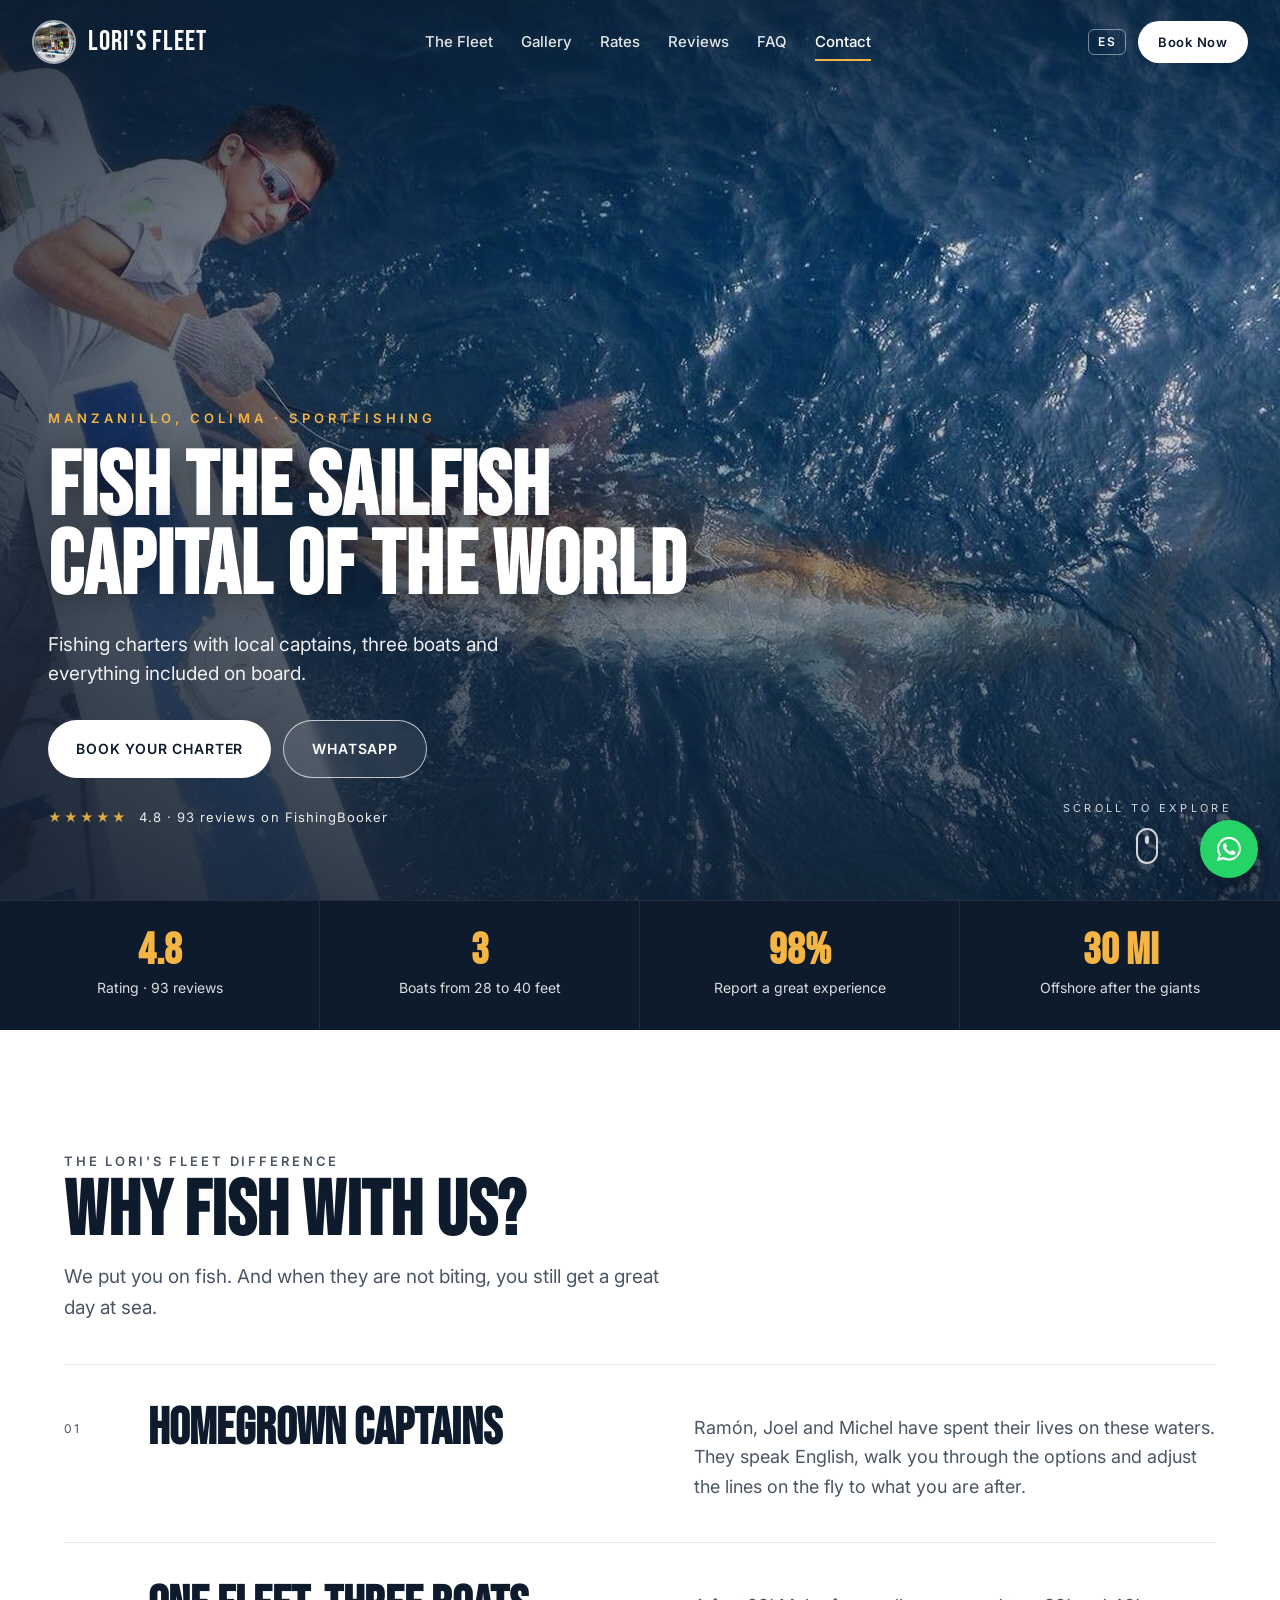
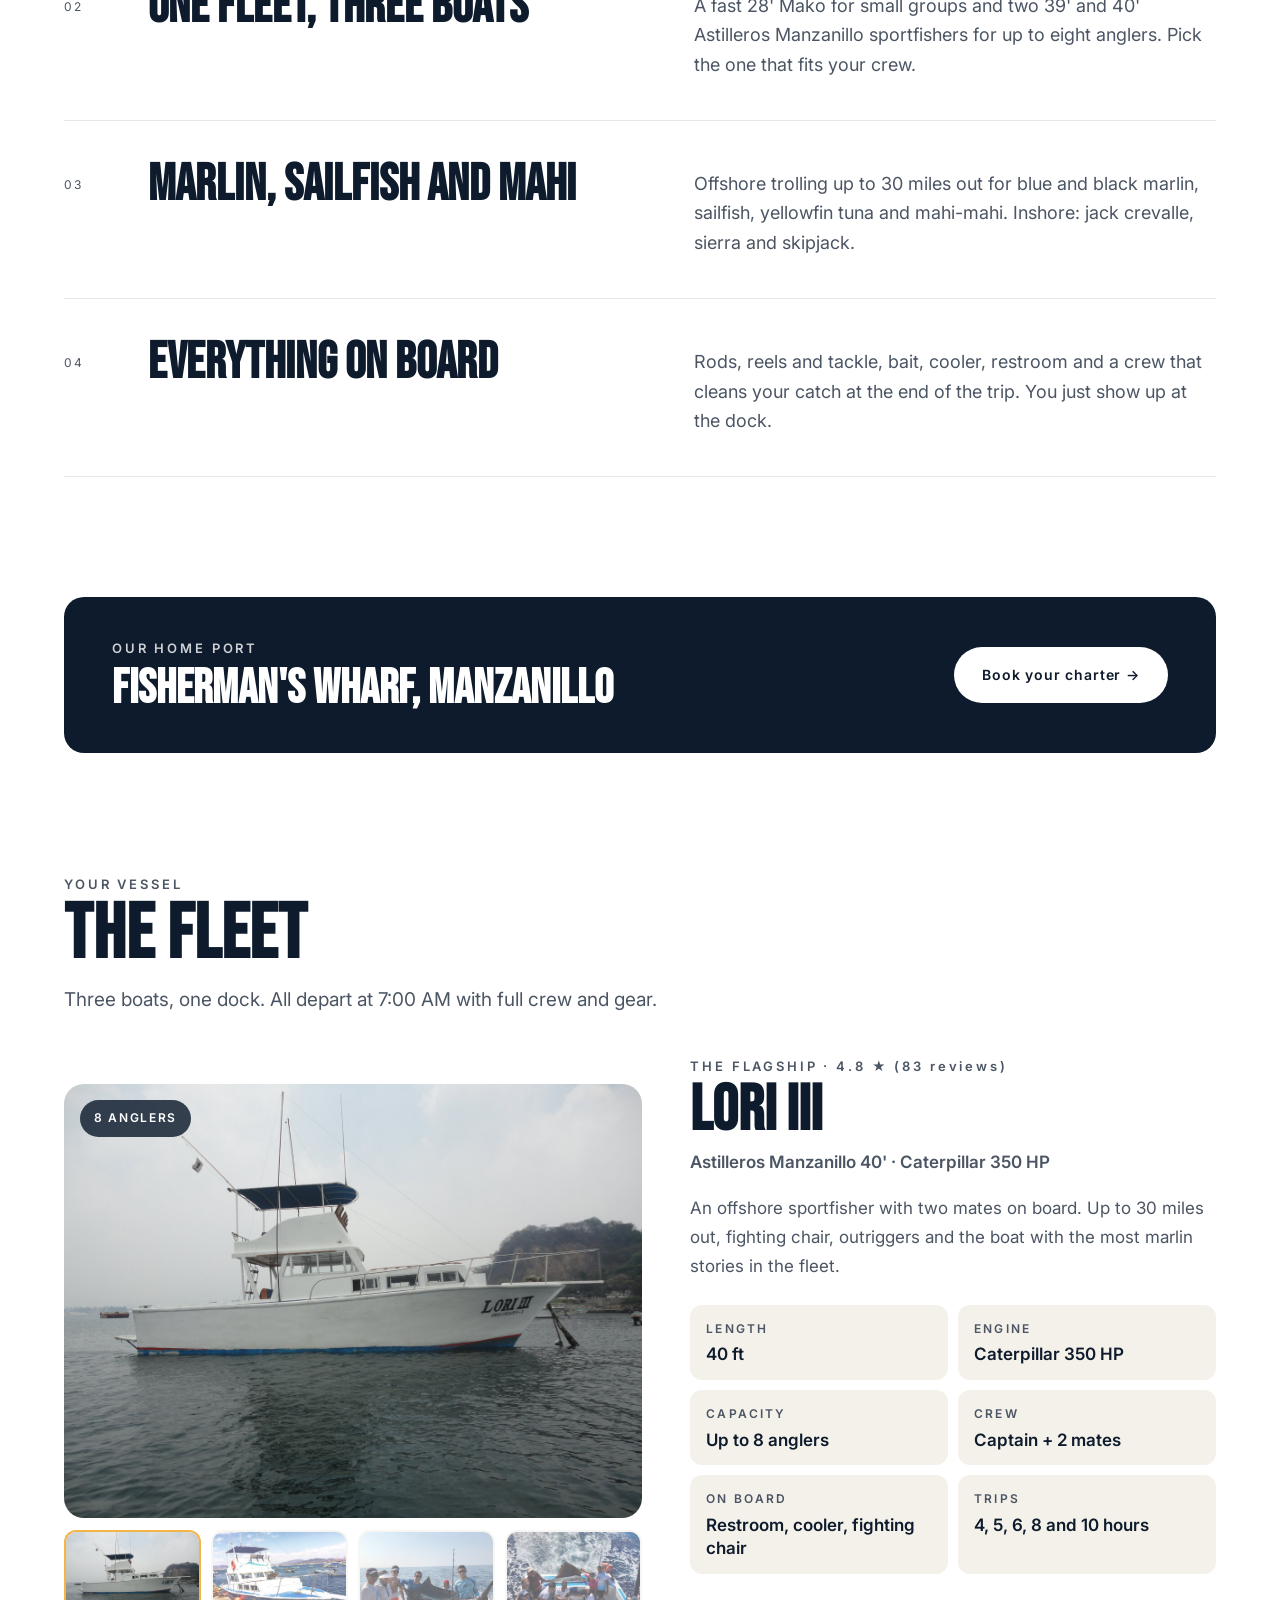
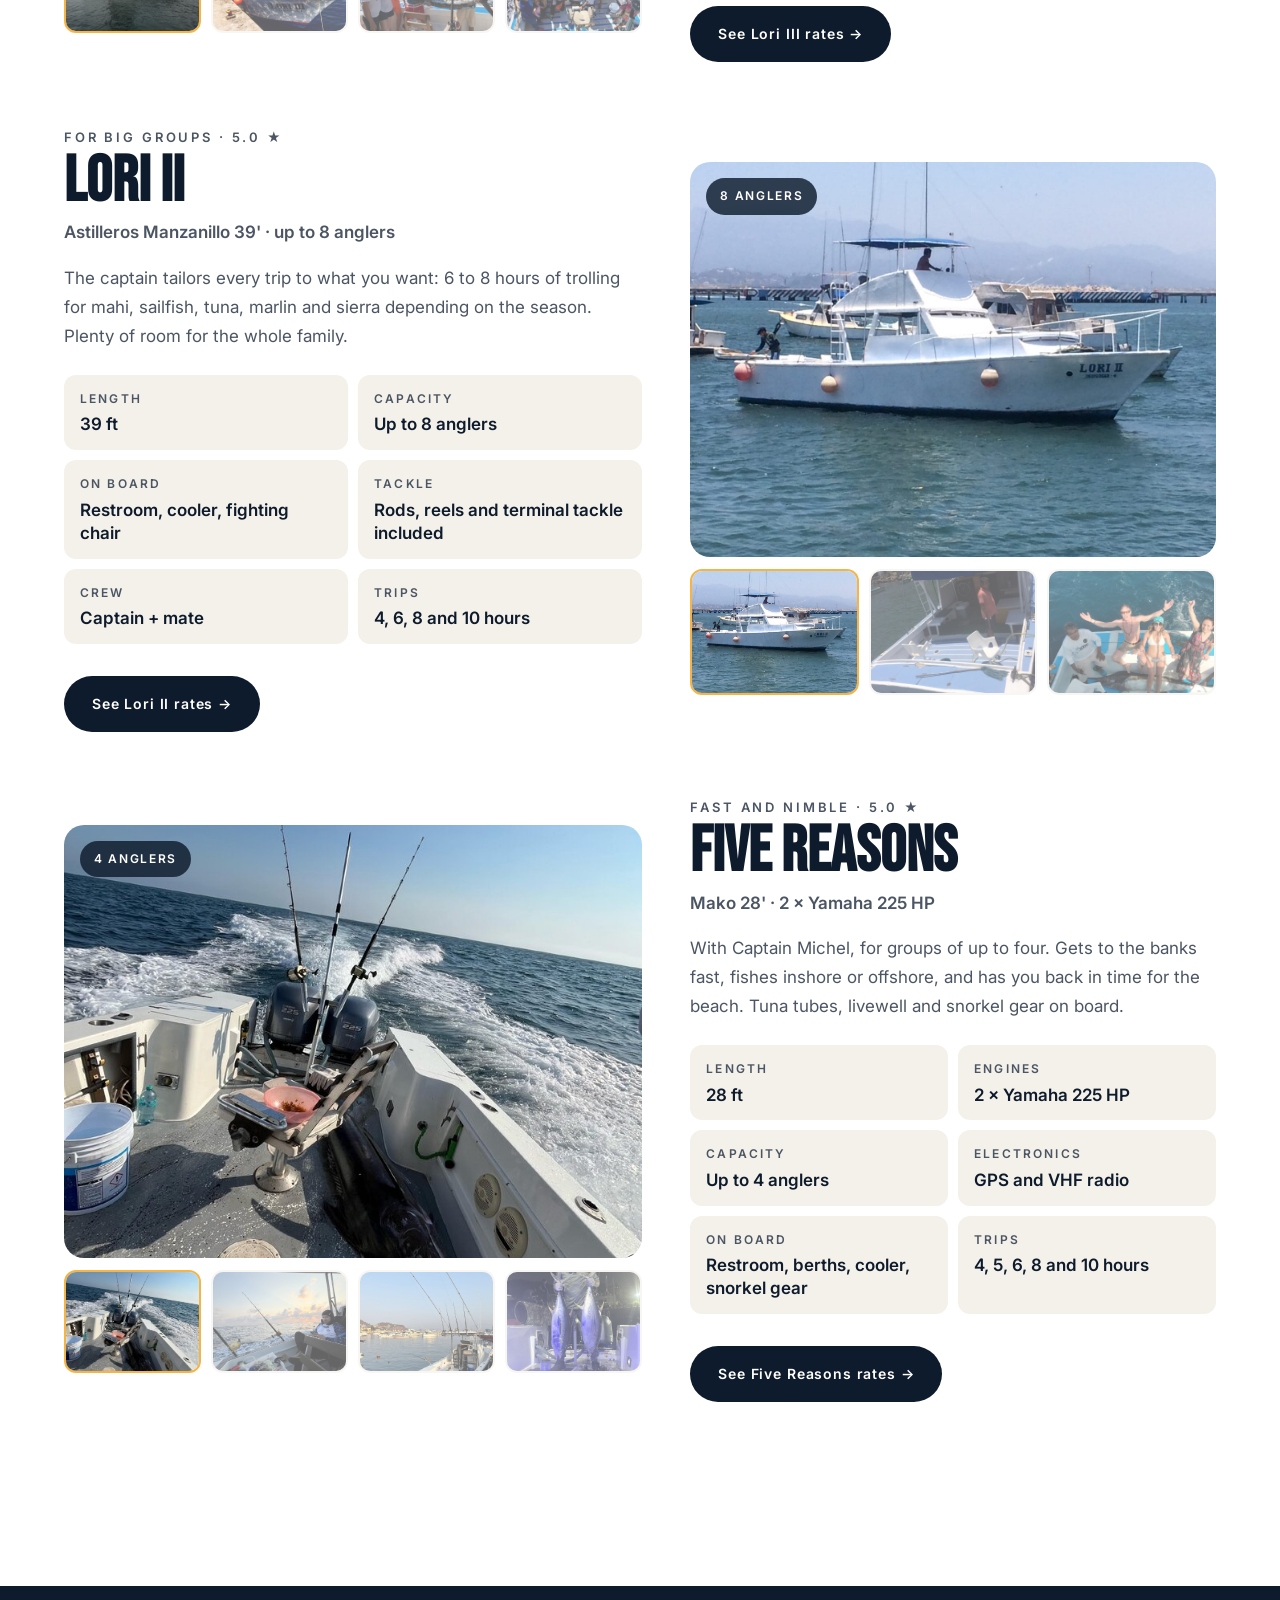
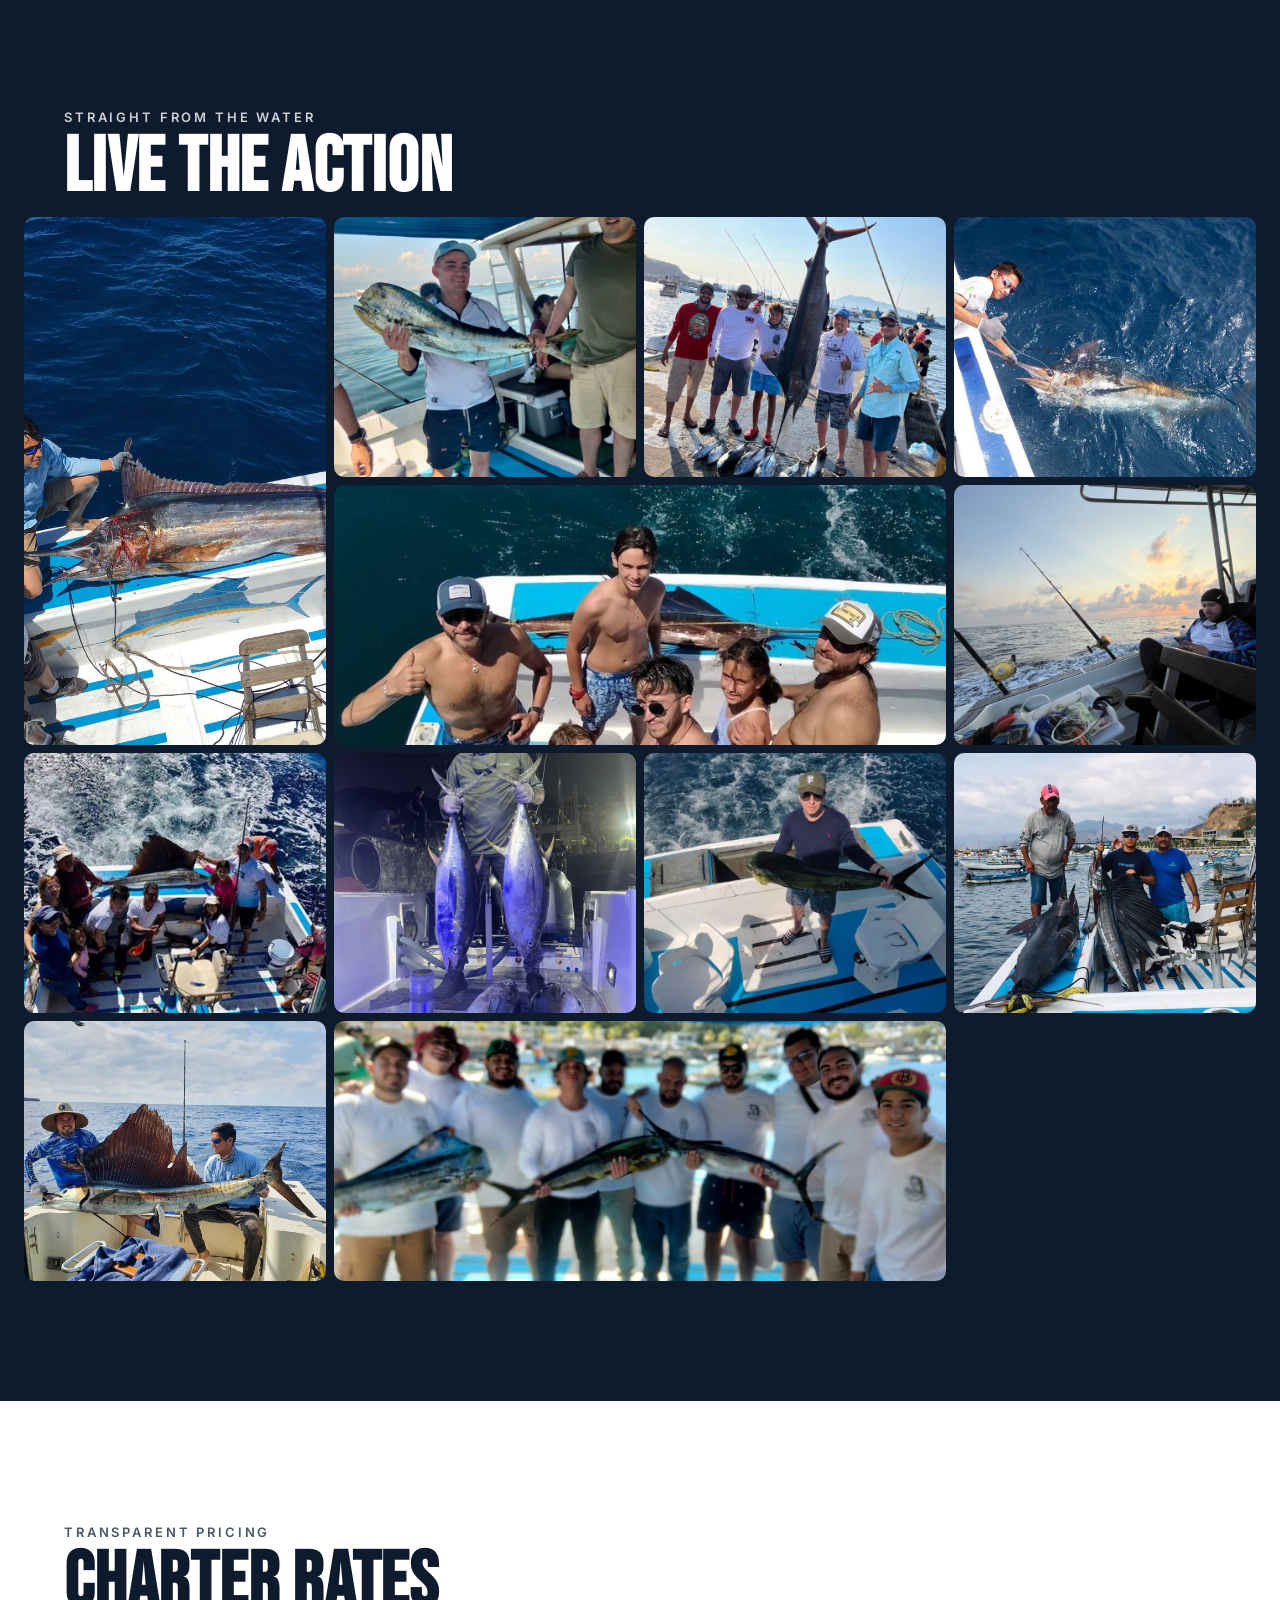
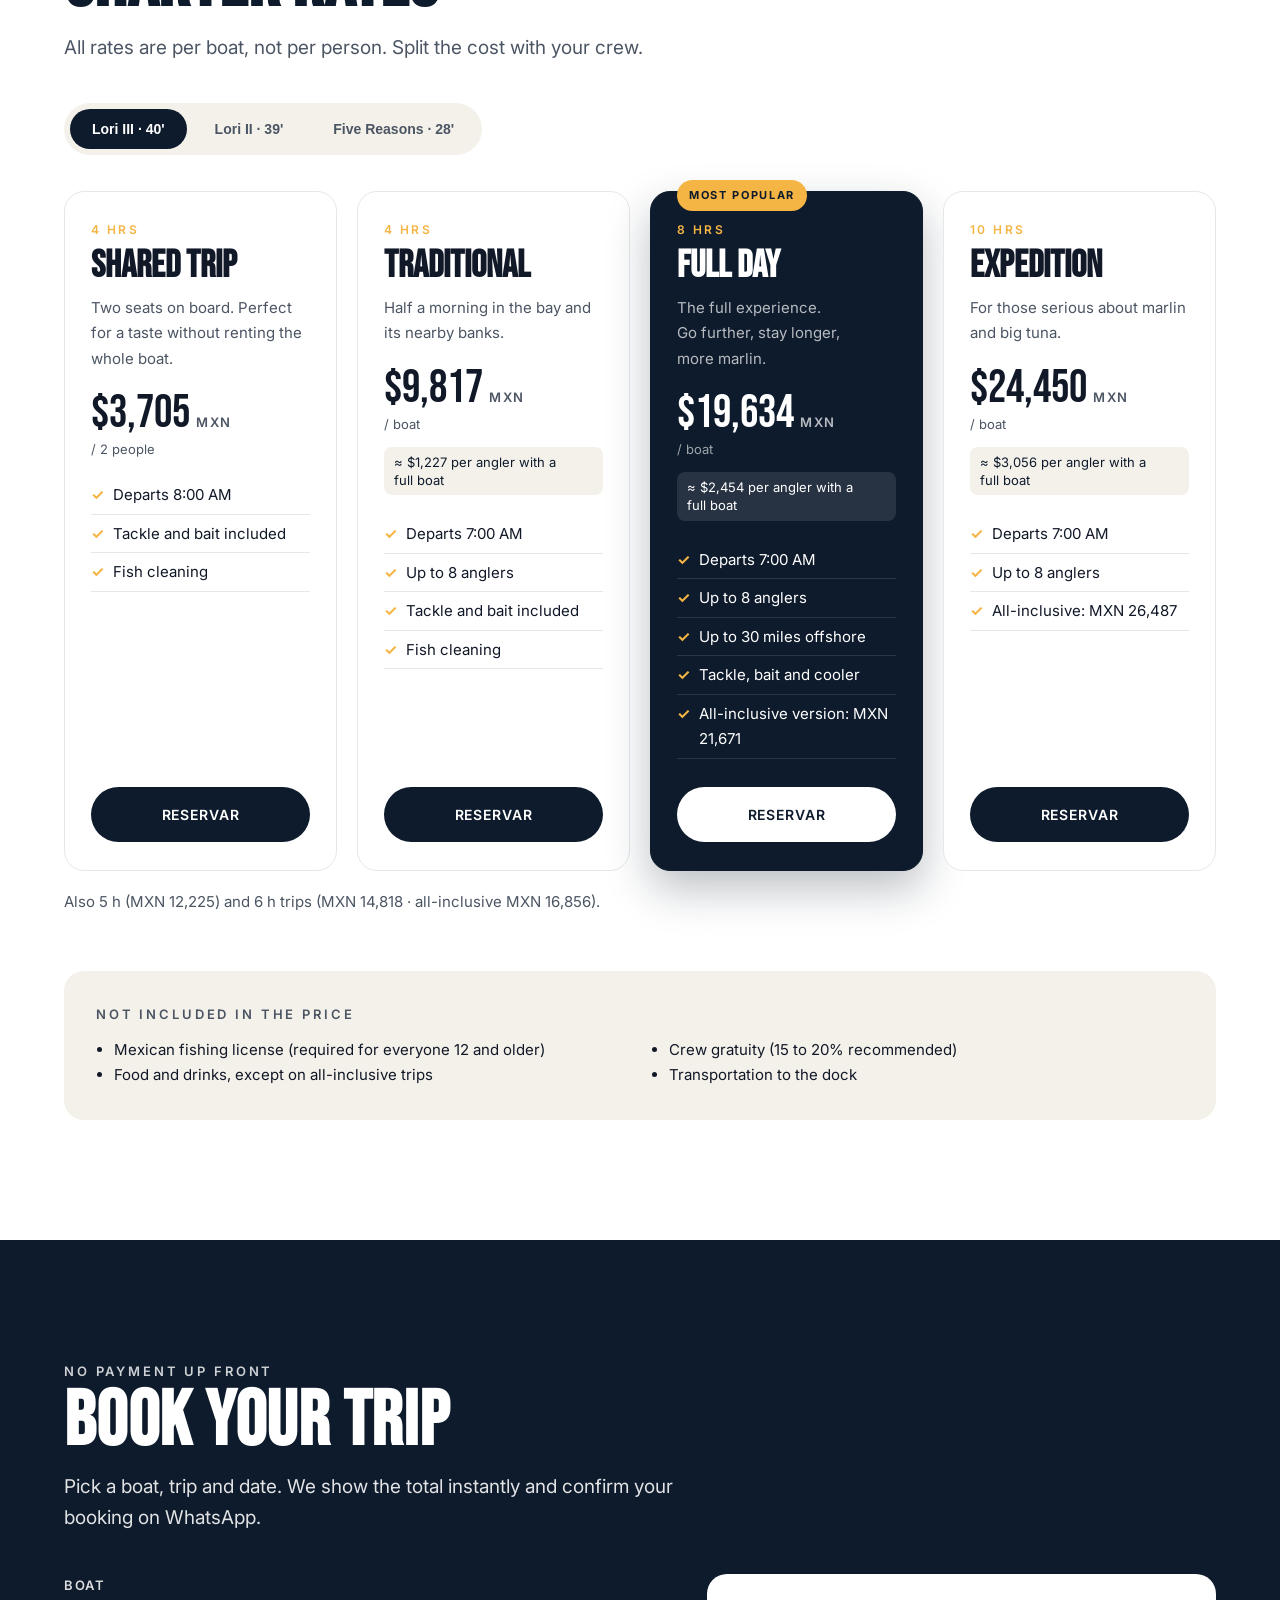
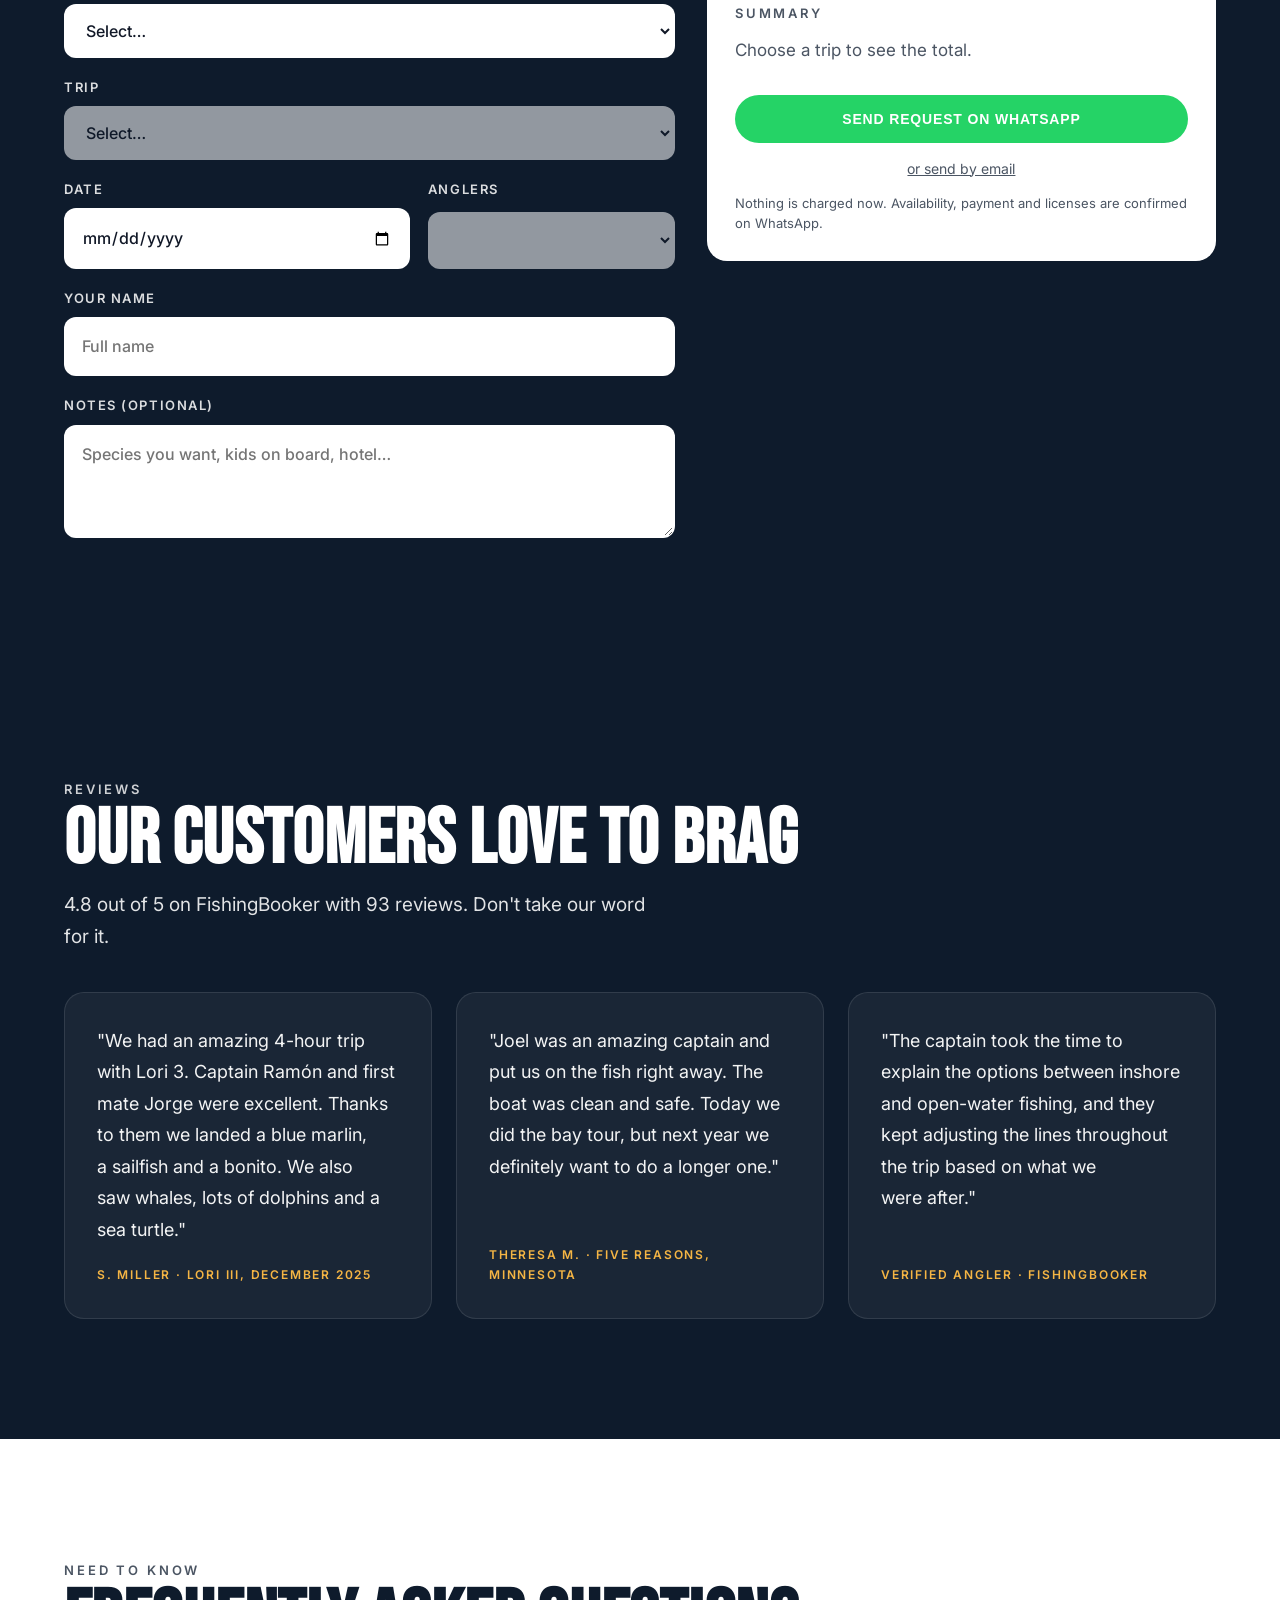
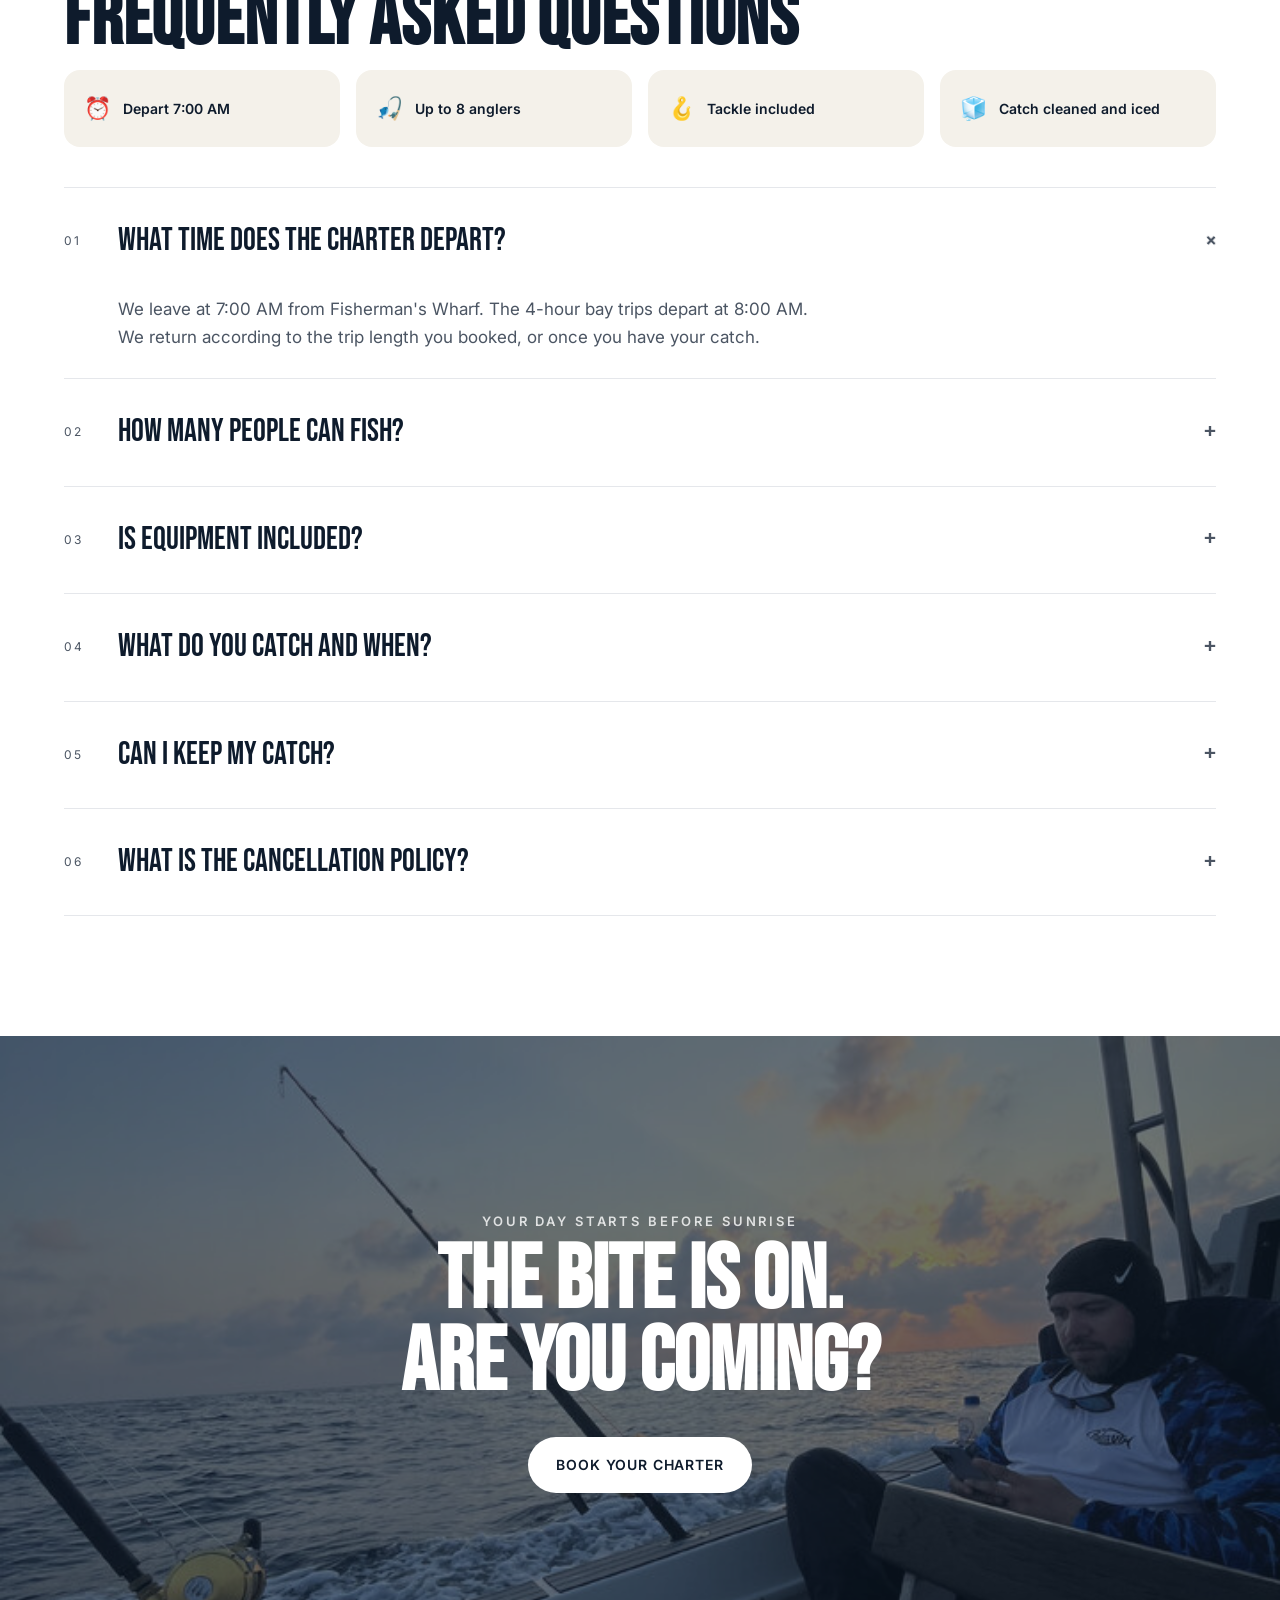
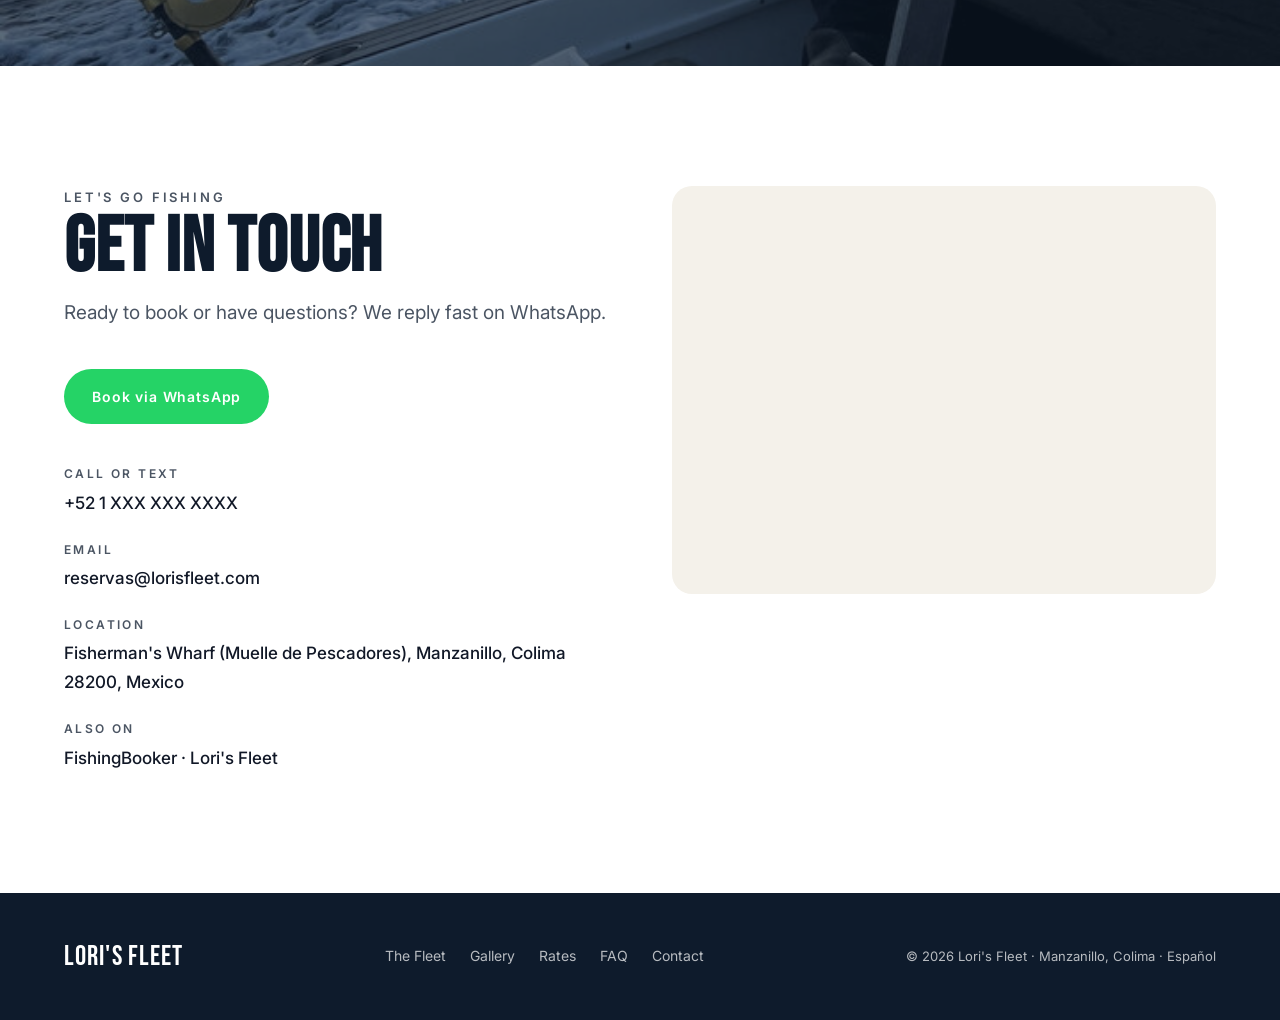
==== en/index.html @ 820c1212 "Motor de reservas: formulario con total en vivo y envío por WhatsApp/correo Co-Authored-By: Claude S" ====
<!doctype html>
<html lang="en">
<head>
<meta charset="utf-8">
<meta name="viewport" content="width=device-width, initial-scale=1">
<title>Lori's Fleet — Sportfishing Charters in Manzanillo</title>
<meta name="description" content="Sportfishing charters in Manzanillo, Colima, Mexico. Three boats, captains with decades on these waters, and the Sailfish Capital of the World 30 minutes from the dock.">
<link rel="preconnect" href="https://fonts.googleapis.com">
<link rel="preconnect" href="https://fonts.gstatic.com" crossorigin>
<link href="https://fonts.googleapis.com/css2?family=Bebas+Neue&family=Inter:wght@400;500;600&display=swap" rel="stylesheet">
<link rel="alternate" hreflang="es" href="/">
<link rel="alternate" hreflang="en" href="/en/">
<link rel="alternate" hreflang="x-default" href="/">
<link rel="stylesheet" href="../styles.css">
</head>
<body>

<header class="nav" id="nav">
  <a href="#inicio" class="brand">
    <img src="../assets/fotos-fishingbooker/perfil/perfil-01.jpg" alt="" class="brand-mark">
    <span class="brand-name">LORI'S FLEET</span>
  </a>
  <nav class="nav-links" id="navLinks">
    <a href="#flota">The Fleet</a>
    <a href="#galeria">Gallery</a>
    <a href="#tarifas">Rates</a>
    <a href="#resenas">Reviews</a>
    <a href="#faq">FAQ</a>
    <a href="#contacto">Contact</a>
  </nav>
  <div class="nav-right">
    <a href="../" class="lang" hreflang="es" lang="es">ES</a>
    <a href="#reservar" class="btn btn-light btn-sm">Book Now</a>
    <button class="burger" id="burger" aria-label="Open menu" aria-expanded="false"><span></span><span></span><span></span></button>
  </div>
</header>

<!-- HERO -->
<section class="hero" id="inicio">
  <img src="../assets/fotos-fishingbooker/lori3/lori3-13.jpg" alt="Marlin alongside the Lori III in deep blue water off Manzanillo" class="hero-img" fetchpriority="high">
  <div class="hero-shade"></div>
  <div class="hero-content">
    <p class="hero-eyebrow">MANZANILLO, COLIMA · SPORTFISHING</p>
    <h1 class="hero-title">FISH THE SAILFISH<br>CAPITAL OF THE WORLD</h1>
    <p class="hero-sub">Fishing charters with local captains, three boats and everything included on board.</p>
    <div class="hero-cta">
      <a href="#reservar" class="btn btn-light">BOOK YOUR CHARTER</a>
      <a href="https://wa.me/521XXXXXXXXXX?text=Hi%2C%20I%27d%20like%20to%20book%20a%20charter%20with%20Lori%27s%20Fleet" class="btn btn-ghost" target="_blank" rel="noopener">WHATSAPP</a>
    </div>
    <p class="hero-rating"><span class="stars">★★★★★</span> 4.8 · 93 reviews on FishingBooker</p>
  </div>
  <div class="hero-scroll"><span>SCROLL TO EXPLORE</span><i></i></div>
</section>

<!-- STATS STRIP -->
<section class="strip">
  <div class="strip-item"><strong>4.8</strong><span>Rating · 93 reviews</span></div>
  <div class="strip-item"><strong>3</strong><span>Boats from 28 to 40 feet</span></div>
  <div class="strip-item"><strong>98%</strong><span>Report a great experience</span></div>
  <div class="strip-item"><strong>30 mi</strong><span>Offshore after the giants</span></div>
</section>

<!-- WHY -->
<section class="section why">
  <div class="wrap">
    <p class="eyebrow">THE LORI'S FLEET DIFFERENCE</p>
    <h2 class="h2">WHY FISH WITH US?</h2>
    <p class="lead">We put you on fish. And when they are not biting, you still get a great day at sea.</p>

    <ol class="why-list">
      <li>
        <span class="num">01</span>
        <h3>HOMEGROWN CAPTAINS</h3>
        <p>Ramón, Joel and Michel have spent their lives on these waters. They speak English, walk you through the options and adjust the lines on the fly to what you are after.</p>
      </li>
      <li>
        <span class="num">02</span>
        <h3>ONE FLEET, THREE BOATS</h3>
        <p>A fast 28' Mako for small groups and two 39' and 40' Astilleros Manzanillo sportfishers for up to eight anglers. Pick the one that fits your crew.</p>
      </li>
      <li>
        <span class="num">03</span>
        <h3>MARLIN, SAILFISH AND MAHI</h3>
        <p>Offshore trolling up to 30 miles out for blue and black marlin, sailfish, yellowfin tuna and mahi-mahi. Inshore: jack crevalle, sierra and skipjack.</p>
      </li>
      <li>
        <span class="num">04</span>
        <h3>EVERYTHING ON BOARD</h3>
        <p>Rods, reels and tackle, bait, cooler, restroom and a crew that cleans your catch at the end of the trip. You just show up at the dock.</p>
      </li>
    </ol>
  </div>
</section>

<!-- BANNER CTA -->
<section class="wrap">
  <div class="banner">
    <div>
      <p class="eyebrow light">OUR HOME PORT</p>
      <h3 class="banner-title">FISHERMAN'S WHARF, MANZANILLO</h3>
    </div>
    <a href="#reservar" class="btn btn-light">Book your charter →</a>
  </div>
</section>

<!-- FLEET -->
<section class="section" id="flota">
  <div class="wrap">
    <p class="eyebrow">YOUR VESSEL</p>
    <h2 class="h2">THE FLEET</h2>
    <p class="lead">Three boats, one dock. All depart at 7:00 AM with full crew and gear.</p>
  </div>

  <article class="boat">
    <div class="boat-media"><div class="boat-img"><img src="../assets/fotos-fishingbooker/lori3/lori3-05.jpg" alt="Lori III, 40-foot sportfishing yacht" loading="lazy"><span class="boat-tag">8 anglers</span></div><div class="thumbs"><button type="button" class="thumb active" data-src="../assets/fotos-fishingbooker/lori3/lori3-05.jpg" aria-label="Photo 1"><img src="../assets/fotos-fishingbooker/lori3/lori3-05.jpg" alt="" loading="lazy"></button><button type="button" class="thumb" data-src="../assets/fotos-fishingbooker/lori3/lori3-04.jpg" aria-label="Photo 2"><img src="../assets/fotos-fishingbooker/lori3/lori3-04.jpg" alt="" loading="lazy"></button><button type="button" class="thumb" data-src="../assets/fotos-fishingbooker/lori3/lori3-10.jpg" aria-label="Photo 3"><img src="../assets/fotos-fishingbooker/lori3/lori3-10.jpg" alt="" loading="lazy"></button><button type="button" class="thumb" data-src="../assets/fotos-fishingbooker/lori3/lori3-12.jpg" aria-label="Photo 4"><img src="../assets/fotos-fishingbooker/lori3/lori3-12.jpg" alt="" loading="lazy"></button></div></div>
    <div class="boat-body">
      <p class="eyebrow">THE FLAGSHIP · 4.8 ★ (83 reviews)</p>
      <h3 class="h3">LORI III</h3>
      <p class="boat-sub">Astilleros Manzanillo 40' · Caterpillar 350 HP</p>
      <p>An offshore sportfisher with two mates on board. Up to 30 miles out, fighting chair, outriggers and the boat with the most marlin stories in the fleet.</p>
      <dl class="specs">
        <div><dt>LENGTH</dt><dd>40 ft</dd></div>
        <div><dt>ENGINE</dt><dd>Caterpillar 350 HP</dd></div>
        <div><dt>CAPACITY</dt><dd>Up to 8 anglers</dd></div>
        <div><dt>CREW</dt><dd>Captain + 2 mates</dd></div>
        <div><dt>ON BOARD</dt><dd>Restroom, cooler, fighting chair</dd></div>
        <div><dt>TRIPS</dt><dd>4, 5, 6, 8 and 10 hours</dd></div>
      </dl>
      <a href="#tarifas" class="btn btn-dark" data-boat="lori3">See Lori III rates →</a>
    </div>
  </article>

  <article class="boat reverse">
    <div class="boat-media"><div class="boat-img"><img src="../assets/fotos-fishingbooker/lori2/lori2-03.jpg" alt="Lori II, 39-foot sportfishing yacht" loading="lazy"><span class="boat-tag">8 anglers</span></div><div class="thumbs"><button type="button" class="thumb active" data-src="../assets/fotos-fishingbooker/lori2/lori2-03.jpg" aria-label="Photo 1"><img src="../assets/fotos-fishingbooker/lori2/lori2-03.jpg" alt="" loading="lazy"></button><button type="button" class="thumb" data-src="../assets/fotos-fishingbooker/lori2/lori2-02.jpg" aria-label="Photo 2"><img src="../assets/fotos-fishingbooker/lori2/lori2-02.jpg" alt="" loading="lazy"></button><button type="button" class="thumb" data-src="../assets/fotos-fishingbooker/lori2/lori2-01.jpg" aria-label="Photo 3"><img src="../assets/fotos-fishingbooker/lori2/lori2-01.jpg" alt="" loading="lazy"></button></div></div>
    <div class="boat-body">
      <p class="eyebrow">FOR BIG GROUPS · 5.0 ★</p>
      <h3 class="h3">LORI II</h3>
      <p class="boat-sub">Astilleros Manzanillo 39' · up to 8 anglers</p>
      <p>The captain tailors every trip to what you want: 6 to 8 hours of trolling for mahi, sailfish, tuna, marlin and sierra depending on the season. Plenty of room for the whole family.</p>
      <dl class="specs">
        <div><dt>LENGTH</dt><dd>39 ft</dd></div>
        <div><dt>CAPACITY</dt><dd>Up to 8 anglers</dd></div>
        <div><dt>ON BOARD</dt><dd>Restroom, cooler, fighting chair</dd></div>
        <div><dt>TACKLE</dt><dd>Rods, reels and terminal tackle included</dd></div>
        <div><dt>CREW</dt><dd>Captain + mate</dd></div>
        <div><dt>TRIPS</dt><dd>4, 6, 8 and 10 hours</dd></div>
      </dl>
      <a href="#tarifas" class="btn btn-dark" data-boat="lori2">See Lori II rates →</a>
    </div>
  </article>

  <article class="boat">
    <div class="boat-media"><div class="boat-img"><img src="../assets/fotos-fishingbooker/five-reasons/five-reasons-06.jpg" alt="Five Reasons, 28-foot Mako underway" loading="lazy"><span class="boat-tag">4 anglers</span></div><div class="thumbs"><button type="button" class="thumb active" data-src="../assets/fotos-fishingbooker/five-reasons/five-reasons-06.jpg" aria-label="Photo 1"><img src="../assets/fotos-fishingbooker/five-reasons/five-reasons-06.jpg" alt="" loading="lazy"></button><button type="button" class="thumb" data-src="../assets/fotos-fishingbooker/five-reasons/five-reasons-03.jpg" aria-label="Photo 2"><img src="../assets/fotos-fishingbooker/five-reasons/five-reasons-03.jpg" alt="" loading="lazy"></button><button type="button" class="thumb" data-src="../assets/fotos-fishingbooker/five-reasons/five-reasons-04.jpg" aria-label="Photo 3"><img src="../assets/fotos-fishingbooker/five-reasons/five-reasons-04.jpg" alt="" loading="lazy"></button><button type="button" class="thumb" data-src="../assets/fotos-fishingbooker/five-reasons/five-reasons-11.jpg" aria-label="Photo 4"><img src="../assets/fotos-fishingbooker/five-reasons/five-reasons-11.jpg" alt="" loading="lazy"></button></div></div>
    <div class="boat-body">
      <p class="eyebrow">FAST AND NIMBLE · 5.0 ★</p>
      <h3 class="h3">FIVE REASONS</h3>
      <p class="boat-sub">Mako 28' · 2 × Yamaha 225 HP</p>
      <p>With Captain Michel, for groups of up to four. Gets to the banks fast, fishes inshore or offshore, and has you back in time for the beach. Tuna tubes, livewell and snorkel gear on board.</p>
      <dl class="specs">
        <div><dt>LENGTH</dt><dd>28 ft</dd></div>
        <div><dt>ENGINES</dt><dd>2 × Yamaha 225 HP</dd></div>
        <div><dt>CAPACITY</dt><dd>Up to 4 anglers</dd></div>
        <div><dt>ELECTRONICS</dt><dd>GPS and VHF radio</dd></div>
        <div><dt>ON BOARD</dt><dd>Restroom, berths, cooler, snorkel gear</dd></div>
        <div><dt>TRIPS</dt><dd>4, 5, 6, 8 and 10 hours</dd></div>
      </dl>
      <a href="#tarifas" class="btn btn-dark" data-boat="five">See Five Reasons rates →</a>
    </div>
  </article>
</section>

<!-- GALLERY -->
<section class="section dark" id="galeria">
  <div class="wrap">
    <p class="eyebrow light">STRAIGHT FROM THE WATER</p>
    <h2 class="h2 light">LIVE THE ACTION</h2>
  </div>
  <div class="gallery" id="gallery">
    <a href="../assets/fotos-fishingbooker/lori3/lori3-11.jpg" class="g-item tall"><img src="../assets/fotos-fishingbooker/lori3/lori3-11.jpg" alt="Marlin jumping next to the boat" loading="lazy"></a>
    <a href="../assets/fotos-fishingbooker/lori2/lori2-07.jpg" class="g-item"><img src="../assets/fotos-fishingbooker/lori2/lori2-07.jpg" alt="Angler with a mahi-mahi aboard the Lori II" loading="lazy"></a>
    <a href="../assets/fotos-fishingbooker/five-reasons/five-reasons-13.jpg" class="g-item"><img src="../assets/fotos-fishingbooker/five-reasons/five-reasons-13.jpg" alt="Group with a sailfish at the dock" loading="lazy"></a>
    <a href="../assets/fotos-fishingbooker/lori3/lori3-13.jpg" class="g-item"><img src="../assets/fotos-fishingbooker/lori3/lori3-13.jpg" alt="Releasing a sailfish" loading="lazy"></a>
    <a href="../assets/fotos-fishingbooker/lori2/lori2-04.jpg" class="g-item wide"><img src="../assets/fotos-fishingbooker/lori2/lori2-04.jpg" alt="Group celebrating the catch" loading="lazy"></a>
    <a href="../assets/fotos-fishingbooker/five-reasons/five-reasons-03.jpg" class="g-item"><img src="../assets/fotos-fishingbooker/five-reasons/five-reasons-03.jpg" alt="Sunrise with the rods ready" loading="lazy"></a>
    <a href="../assets/fotos-fishingbooker/lori3/lori3-12.jpg" class="g-item"><img src="../assets/fotos-fishingbooker/lori3/lori3-12.jpg" alt="Aerial view of the Lori III with anglers" loading="lazy"></a>
    <a href="../assets/fotos-fishingbooker/five-reasons/five-reasons-11.jpg" class="g-item"><img src="../assets/fotos-fishingbooker/five-reasons/five-reasons-11.jpg" alt="Yellowfin tuna at night" loading="lazy"></a>
    <a href="../assets/fotos-fishingbooker/lori2/lori2-10.jpg" class="g-item"><img src="../assets/fotos-fishingbooker/lori2/lori2-10.jpg" alt="Angler holding up a mahi-mahi" loading="lazy"></a>
    <a href="../assets/fotos-fishingbooker/lori3/lori3-01.jpg" class="g-item"><img src="../assets/fotos-fishingbooker/lori3/lori3-01.jpg" alt="Crew with the catch of the day" loading="lazy"></a>
    <a href="../assets/fotos-fishingbooker/five-reasons/five-reasons-12.jpg" class="g-item"><img src="../assets/fotos-fishingbooker/five-reasons/five-reasons-12.jpg" alt="Captain with a sailfish" loading="lazy"></a>
    <a href="../assets/fotos-fishingbooker/lori2/lori2-05.jpg" class="g-item wide"><img src="../assets/fotos-fishingbooker/lori2/lori2-05.jpg" alt="Full group with a sailfish at the dock" loading="lazy"></a>
  </div>
</section>

<!-- PRICING -->
<section class="section" id="tarifas">
  <div class="wrap">
    <p class="eyebrow">TRANSPARENT PRICING</p>
    <h2 class="h2">CHARTER RATES</h2>
    <p class="lead">All rates are per boat, not per person. Split the cost with your crew.</p>

    <div class="tabs" role="tablist">
      <button class="tab active" role="tab" data-tab="lori3">Lori III · 40'</button>
      <button class="tab" role="tab" data-tab="lori2">Lori II · 39'</button>
      <button class="tab" role="tab" data-tab="five">Five Reasons · 28'</button>
    </div>

    <div class="panel active" data-panel="lori3">
      <div class="cards">
        <div class="card">
          <p class="card-hrs">4 HRS</p><h3>SHARED TRIP</h3>
          <p class="card-desc">Two seats on board. Perfect for a taste without renting the whole boat.</p>
          <p class="price">MXN 3,705<small>/ 2 people</small></p>
          <ul><li>Departs 8:00 AM</li><li>Tackle and bait included</li><li>Fish cleaning</li></ul>
          <a href="#reservar" class="btn btn-dark btn-block">RESERVAR</a>
        </div>
        <div class="card">
          <p class="card-hrs">4 HRS</p><h3>TRADITIONAL</h3>
          <p class="card-desc">Half a morning in the bay and its nearby banks.</p>
          <p class="price">MXN 9,817<small>/ boat</small></p>
          <ul><li>Departs 7:00 AM</li><li>Up to 8 anglers</li><li>Tackle and bait included</li><li>Fish cleaning</li></ul>
          <a href="#reservar" class="btn btn-dark btn-block">RESERVAR</a>
        </div>
        <div class="card featured">
          <span class="badge">MOST POPULAR</span>
          <p class="card-hrs">8 HRS</p><h3>FULL DAY</h3>
          <p class="card-desc">The full experience. Go further, stay longer, more marlin.</p>
          <p class="price">MXN 19,634<small>/ boat</small></p>
          <ul><li>Departs 7:00 AM</li><li>Up to 8 anglers</li><li>Up to 30 miles offshore</li><li>Tackle, bait and cooler</li><li>All-inclusive version: MXN 21,671</li></ul>
          <a href="#reservar" class="btn btn-light btn-block">RESERVAR</a>
        </div>
        <div class="card">
          <p class="card-hrs">10 HRS</p><h3>EXPEDITION</h3>
          <p class="card-desc">For those serious about marlin and big tuna.</p>
          <p class="price">MXN 24,450<small>/ boat</small></p>
          <ul><li>Departs 7:00 AM</li><li>Up to 8 anglers</li><li>All-inclusive: MXN 26,487</li></ul>
          <a href="#reservar" class="btn btn-dark btn-block">RESERVAR</a>
        </div>
      </div>
      <p class="note">Also 5 h (MXN 12,225) and 6 h trips (MXN 14,818 · all-inclusive MXN 16,856).</p>
    </div>

    <div class="panel" data-panel="lori2">
      <div class="cards">
        <div class="card">
          <p class="card-hrs">4 HRS</p><h3>BAY TRIP</h3>
          <p class="card-desc">Inshore fishing for the whole family.</p>
          <p class="price">MXN 9,261<small>/ boat</small></p>
          <ul><li>Departs 7:00 AM</li><li>Up to 8 anglers</li><li>Tackle included</li></ul>
          <a href="#reservar" class="btn btn-dark btn-block">RESERVAR</a>
        </div>
        <div class="card">
          <p class="card-hrs">6 HRS</p><h3>THREE-QUARTER DAY</h3>
          <p class="card-desc">Offshore trolling with time to be back for lunch.</p>
          <p class="price">MXN 13,892<small>/ boat</small></p>
          <ul><li>Departs 7:00 AM</li><li>Up to 8 anglers</li><li>Tackle included</li></ul>
          <a href="#reservar" class="btn btn-dark btn-block">RESERVAR</a>
        </div>
        <div class="card featured">
          <span class="badge">MOST POPULAR</span>
          <p class="card-hrs">8 HRS</p><h3>FULL DAY</h3>
          <p class="card-desc">Mahi, sailfish, tuna and marlin depending on the season.</p>
          <p class="price">MXN 18,523<small>/ boat</small></p>
          <ul><li>Departs 7:00 AM</li><li>Up to 8 anglers</li><li>Tackle, restroom and cooler</li></ul>
          <a href="#reservar" class="btn btn-light btn-block">RESERVAR</a>
        </div>
        <div class="card">
          <p class="card-hrs">10 HRS</p><h3>EXPEDITION</h3>
          <p class="card-desc">The long run to the far banks.</p>
          <p class="price">MXN 23,153<small>/ boat</small></p>
          <ul><li>Departs 7:00 AM</li><li>Up to 8 anglers</li></ul>
          <a href="#reservar" class="btn btn-dark btn-block">RESERVAR</a>
        </div>
      </div>
    </div>

    <div class="panel" data-panel="five">
      <div class="cards">
        <div class="card">
          <p class="card-hrs">4 HRS</p><h3>BAY TRIP</h3>
          <p class="card-desc">First time on the ocean. Jacks, sierra and skipjack.</p>
          <p class="price">MXN 8,891<small>/ boat</small></p>
          <ul><li>Departs 8:00 AM</li><li>Up to 4 anglers</li><li>Tackle included</li></ul>
          <a href="#reservar" class="btn btn-dark btn-block">RESERVAR</a>
        </div>
        <div class="card">
          <p class="card-hrs">6 HRS</p><h3>THREE-QUARTER DAY</h3>
          <p class="card-desc">Inshore and offshore in a single trip.</p>
          <p class="price">MXN 13,707<small>/ boat</small></p>
          <ul><li>Departs 7:00 AM</li><li>Up to 4 anglers</li><li>5 h: MXN 11,299</li></ul>
          <a href="#reservar" class="btn btn-dark btn-block">RESERVAR</a>
        </div>
        <div class="card featured">
          <span class="badge">MOST POPULAR</span>
          <p class="card-hrs">8 HRS</p><h3>BIG GAME</h3>
          <p class="card-desc">Fast to the offshore banks for tuna and marlin.</p>
          <p class="price">MXN 17,967<small>/ boat</small></p>
          <ul><li>Departs 7:00 AM</li><li>Up to 4 anglers</li><li>Tuna tubes and livewell</li></ul>
          <a href="#reservar" class="btn btn-light btn-block">RESERVAR</a>
        </div>
        <div class="card">
          <p class="card-hrs">10 HRS</p><h3>BIG GAME XL</h3>
          <p class="card-desc">The long day for those who want it all.</p>
          <p class="price">MXN 21,857<small>/ boat</small></p>
          <ul><li>Departs 7:00 AM</li><li>Up to 4 anglers</li></ul>
          <a href="#reservar" class="btn btn-dark btn-block">RESERVAR</a>
        </div>
      </div>
    </div>

    <div class="not-included">
      <p class="eyebrow">NOT INCLUDED IN THE PRICE</p>
      <ul>
        <li>Mexican fishing license (required for everyone 12 and older)</li>
        <li>Food and drinks, except on all-inclusive trips</li>
        <li>Crew gratuity (15 to 20% recommended)</li>
        <li>Transportation to the dock</li>
      </ul>
    </div>
  </div>
</section>

<!-- BOOKING -->
<section class="section dark" id="reservar">
  <div class="wrap">
    <p class="eyebrow light">NO PAYMENT UP FRONT</p>
    <h2 class="h2 light">BOOK YOUR TRIP</h2>
    <p class="lead light">Pick a boat, trip and date. We show the total instantly and confirm your booking on WhatsApp.</p>
    <div class="book">
      <form class="book-form" id="bkForm" novalidate>
        <label>Boat<select id="bkBoat" required></select></label>
        <label>Trip<select id="bkTrip" required></select></label>
        <div class="book-row">
          <label>Date<input type="date" id="bkDate" required></label>
          <label>Anglers<select id="bkGuests" required></select></label>
        </div>
        <label>Your name<input type="text" id="bkName" autocomplete="name" placeholder="Full name" required></label>
        <label>Notes (optional)<textarea id="bkNotes" rows="3" placeholder="Species you want, kids on board, hotel…"></textarea></label>
        <p class="book-err" id="bkErr" role="alert" hidden></p>
      </form>
      <aside class="book-sum" aria-live="polite">
        <p class="eyebrow">SUMMARY</p>
        <p class="book-empty" id="bkEmpty">Choose a trip to see the total.</p>
        <div id="bkDetail" hidden>
          <p class="book-name" id="bkBoatName"></p>
          <p class="book-trip" id="bkTripName"></p>
          <p class="book-meta" id="bkMeta"></p>
          <p class="book-total-label">Estimated total</p>
          <p class="book-total" id="bkTotal"></p>
          <p class="per" id="bkPer"></p>
        </div>
        <button type="submit" form="bkForm" class="btn btn-wa btn-block" id="bkSend">SEND REQUEST ON WHATSAPP</button>
        <a class="book-mail" id="bkMail" href="mailto:reservas@lorisfleet.com">or send by email</a>
        <p class="book-fine">Nothing is charged now. Availability, payment and licenses are confirmed on WhatsApp.</p>
      </aside>
    </div>
  </div>
</section>

<!-- REVIEWS -->
<section class="section dark" id="resenas">
  <div class="wrap">
    <p class="eyebrow light">REVIEWS</p>
    <h2 class="h2 light">OUR CUSTOMERS LOVE TO BRAG</h2>
    <p class="lead light">4.8 out of 5 on FishingBooker with 93 reviews. Don't take our word for it.</p>
    <div class="reviews">
      <blockquote>
        <p>"We had an amazing 4-hour trip with Lori 3. Captain Ramón and first mate Jorge were excellent. Thanks to them we landed a blue marlin, a sailfish and a bonito. We also saw whales, lots of dolphins and a sea turtle."</p>
        <footer>S. MILLER · LORI III, DECEMBER 2025</footer>
      </blockquote>
      <blockquote>
        <p>"Joel was an amazing captain and put us on the fish right away. The boat was clean and safe. Today we did the bay tour, but next year we definitely want to do a longer one."</p>
        <footer>THERESA M. · FIVE REASONS, MINNESOTA</footer>
      </blockquote>
      <blockquote>
        <p>"The captain took the time to explain the options between inshore and open-water fishing, and they kept adjusting the lines throughout the trip based on what we were after."</p>
        <footer>VERIFIED ANGLER · FISHINGBOOKER</footer>
      </blockquote>
    </div>
  </div>
</section>

<!-- FAQ -->
<section class="section" id="faq">
  <div class="wrap">
    <p class="eyebrow">NEED TO KNOW</p>
    <h2 class="h2">FREQUENTLY ASKED QUESTIONS</h2>
    <div class="quick">
      <div>⏰<span>Depart 7:00 AM</span></div>
      <div>🎣<span>Up to 8 anglers</span></div>
      <div>🪝<span>Tackle included</span></div>
      <div>🧊<span>Catch cleaned and iced</span></div>
    </div>
    <div class="faq-list">
      <details open><summary><span>01</span>WHAT TIME DOES THE CHARTER DEPART?</summary><p>We leave at 7:00 AM from Fisherman's Wharf. The 4-hour bay trips depart at 8:00 AM. We return according to the trip length you booked, or once you have your catch.</p></details>
      <details><summary><span>02</span>HOW MANY PEOPLE CAN FISH?</summary><p>The Lori III and Lori II carry up to 8 people; the Five Reasons up to 4. Mexican regulations require a fishing license for every passenger 12 and older, whether they fish or not.</p></details>
      <details><summary><span>03</span>IS EQUIPMENT INCLUDED?</summary><p>Yes. Rods, reels, terminal tackle and bait are included on every trip. You are welcome to bring your own gear.</p></details>
      <details><summary><span>04</span>WHAT DO YOU CATCH AND WHEN?</summary><p>Sailfish almost year-round; blue and black marlin, mahi-mahi and yellowfin tuna peak from October to March. Inside the bay: jack crevalle, sierra, skipjack and snapper.</p></details>
      <details><summary><span>05</span>CAN I KEEP MY CATCH?</summary><p>Yes, as long as it is legal. The crew cleans it at the end of the trip. Sailfish and marlin are released unless they come up injured.</p></details>
      <details><summary><span>06</span>WHAT IS THE CANCELLATION POLICY?</summary><p>If the captain cancels due to weather, you get a full refund or a new date. For customer cancellations, ask us when booking.</p></details>
    </div>
  </div>
</section>

<!-- BIG CTA -->
<section class="cta">
  <img src="../assets/fotos-fishingbooker/five-reasons/five-reasons-03.jpg" alt="" loading="lazy">
  <div class="cta-shade"></div>
  <div class="cta-body">
    <p class="eyebrow light">YOUR DAY STARTS BEFORE SUNRISE</p>
    <h2 class="cta-title">THE BITE IS ON.<br>ARE YOU COMING?</h2>
    <a href="#reservar" class="btn btn-light">BOOK YOUR CHARTER</a>
  </div>
</section>

<!-- CONTACT -->
<section class="section" id="contacto">
  <div class="wrap contact">
    <div>
      <p class="eyebrow">LET'S GO FISHING</p>
      <h2 class="h2">GET IN TOUCH</h2>
      <p class="lead">Ready to book or have questions? We reply fast on WhatsApp.</p>
      <a class="btn btn-wa" href="https://wa.me/521XXXXXXXXXX?text=Hi%2C%20I%27d%20like%20to%20book%20a%20charter%20with%20Lori%27s%20Fleet" target="_blank" rel="noopener">Book via WhatsApp</a>
      <dl class="contact-list">
        <div><dt>CALL OR TEXT</dt><dd><a href="tel:+521XXXXXXXXXX">+52 1 XXX XXX XXXX</a></dd></div>
        <div><dt>EMAIL</dt><dd><a href="mailto:reservas@lorisfleet.com">reservas@lorisfleet.com</a></dd></div>
        <div><dt>LOCATION</dt><dd>Fisherman's Wharf (Muelle de Pescadores), Manzanillo, Colima 28200, Mexico</dd></div>
        <div><dt>ALSO ON</dt><dd><a href="https://fishingbooker.com/profile/view/292811" target="_blank" rel="noopener">FishingBooker · Lori's Fleet</a></dd></div>
      </dl>
    </div>
    <div class="map">
      <iframe title="Map of Fisherman's Wharf, Manzanillo" src="https://www.google.com/maps?q=Muelle+de+Pescadores,+Manzanillo,+Colima&output=embed" loading="lazy" referrerpolicy="no-referrer-when-downgrade"></iframe>
    </div>
  </div>
</section>

<footer class="footer">
  <div class="wrap footer-in">
    <span class="brand-name">LORI'S FLEET</span>
    <nav><a href="#flota">The Fleet</a><a href="#galeria">Gallery</a><a href="#tarifas">Rates</a><a href="#faq">FAQ</a><a href="#contacto">Contact</a></nav>
    <span class="copy">© <span id="year"></span> Lori's Fleet · Manzanillo, Colima · <a href="../" lang="es">Español</a></span>
  </div>
</footer>

<a class="wa-float" href="https://wa.me/521XXXXXXXXXX" target="_blank" rel="noopener" aria-label="WhatsApp">
  <svg viewBox="0 0 32 32" width="30" height="30" fill="#fff"><path d="M16 3C9 3 3.3 8.6 3.3 15.6c0 2.4.7 4.7 1.9 6.7L3 29l6.9-2.1c1.9 1 4 1.5 6.1 1.5 7 0 12.7-5.6 12.7-12.6S23 3 16 3zm0 23c-1.9 0-3.8-.5-5.4-1.5l-.4-.2-4.1 1.3 1.3-3.9-.3-.4a10.3 10.3 0 0 1-1.7-5.7C5.4 9.9 10.2 5.3 16 5.3s10.6 4.6 10.6 10.3S21.8 26 16 26zm5.8-7.7c-.3-.2-1.9-.9-2.2-1s-.5-.2-.7.2-.8 1-1 1.2-.4.2-.7.1a8.6 8.6 0 0 1-4.3-3.7c-.3-.6.3-.5.9-1.7.1-.2 0-.4 0-.6l-1-2.4c-.3-.6-.5-.5-.7-.5h-.6c-.2 0-.6.1-.9.4s-1.2 1.1-1.2 2.8 1.2 3.3 1.4 3.5c.2.2 2.4 3.6 5.8 5 2.1.9 3 1 4 .8.6-.1 1.9-.8 2.2-1.5.3-.8.3-1.4.2-1.5l-.6-.3z"/></svg>
</a>

<div class="lightbox" id="lightbox" hidden>
  <button class="lb-close" id="lbClose" aria-label="Close">×</button>
  <button class="lb-prev" id="lbPrev" aria-label="Previous">‹</button>
  <img id="lbImg" alt="">
  <button class="lb-next" id="lbNext" aria-label="Next">›</button>
</div>

<script src="../script.js"></script>
</body>
</html>
---- styles.css ----
:root{
  --navy:#0e1b2c;
  --navy-2:#132640;
  --ink:#111827;
  --paper:#ffffff;
  --sand:#f4f1ea;
  --muted:#4b5563;
  --line:#e5e7eb;
  --accent:#f5b544;
  --wa:#25d366;
  --display:"Bebas Neue",Impact,sans-serif;
  --body:"Inter",system-ui,-apple-system,sans-serif;
  --wrap:1200px;
}
*{box-sizing:border-box}
html{scroll-behavior:smooth}
body{margin:0;font-family:var(--body);font-size:17px;color:var(--ink);background:var(--paper);line-height:1.7;-webkit-font-smoothing:antialiased}
img{display:block;max-width:100%}
a{color:inherit;text-decoration:none}
.wrap{max-width:var(--wrap);margin:0 auto;padding:0 24px}

/* type */
.h2{font-family:var(--display);font-size:clamp(44px,6vw,80px);line-height:.95;letter-spacing:.01em;margin:4px 0 12px;color:var(--navy)}
.h3{font-family:var(--display);font-size:clamp(40px,5vw,64px);line-height:.95;margin:4px 0 4px;color:var(--navy)}
.eyebrow{font-size:13px;letter-spacing:.22em;font-weight:600;color:var(--muted);margin:0}
.eyebrow.light{color:rgba(255,255,255,.8)}
.light{color:#fff}
.lead{font-size:19px;line-height:1.65;color:var(--muted);max-width:620px;margin:0 0 40px}
.lead.light{color:rgba(255,255,255,.88)}

/* buttons */
.btn{display:inline-flex;align-items:center;justify-content:center;gap:8px;padding:16px 28px;border-radius:999px;font-weight:600;font-size:14px;letter-spacing:.06em;border:0;cursor:pointer;transition:transform .15s,background .15s}
.btn:hover{transform:translateY(-1px)}
.btn-light{background:#fff;color:var(--navy)}
.btn-dark{background:var(--navy);color:#fff}
.btn-sm{padding:10px 20px;font-size:13px}
.btn-block{width:100%}
.btn-wa{background:var(--wa);color:#fff}

/* nav */
.nav{position:fixed;inset:0 0 auto 0;z-index:50;display:flex;align-items:center;justify-content:space-between;padding:18px 32px;transition:background .3s,padding .3s}
.nav.scrolled{background:rgba(14,27,44,.92);backdrop-filter:blur(10px);padding:10px 32px}
.brand{display:flex;align-items:center;gap:12px;color:#fff}
.brand-mark{width:44px;height:44px;border-radius:50%;object-fit:cover;border:2px solid rgba(255,255,255,.6)}
.brand-name{font-family:var(--display);font-size:28px;letter-spacing:.04em}
.nav-links{display:flex;gap:28px}
.nav-links a{color:rgba(255,255,255,.88);font-size:15px;font-weight:500}
.nav-links a:hover{color:#fff}
.nav-right{display:flex;align-items:center;gap:12px}
.burger{display:none;background:none;border:0;width:40px;height:40px;flex-direction:column;justify-content:center;gap:6px;cursor:pointer;padding:6px}
.burger span{display:block;height:2px;background:#fff;border-radius:2px}

/* hero */
.hero{position:relative;height:100svh;min-height:600px;overflow:hidden;background:var(--navy)}
.hero-img{width:100%;height:100%;object-fit:cover;object-position:center 100%;animation:kb 18s ease-out forwards}
@keyframes kb{from{transform:scale(1.08)}to{transform:scale(1)}}
.hero-shade{position:absolute;inset:0;background:linear-gradient(to right,rgba(14,27,44,.72) 0%,rgba(14,27,44,.18) 55%,rgba(14,27,44,0) 100%),linear-gradient(to bottom,rgba(14,27,44,.55) 0%,rgba(14,27,44,0) 30%,rgba(14,27,44,.75) 100%)}
.hero-content{position:absolute;inset:0;display:flex;flex-direction:column;align-items:flex-start;justify-content:flex-end;text-align:left;padding:90px 48px 72px;color:#fff;max-width:1000px}
.hero-eyebrow{font-size:13px;font-weight:600;letter-spacing:.32em;color:var(--accent);margin:0 0 20px}
.hero-title{font-family:var(--display);font-size:clamp(52px,7vw,104px);line-height:.88;margin:0;letter-spacing:.01em;text-shadow:0 4px 30px rgba(0,0,0,.45)}
.hero-sub{max-width:520px;font-size:clamp(16px,1.6vw,19px);line-height:1.5;opacity:.92;margin:24px 0 32px}
.hero-cta{display:flex;gap:12px;flex-wrap:wrap}
.btn-ghost{background:rgba(255,255,255,.08);color:#fff;border:1.5px solid rgba(255,255,255,.7);backdrop-filter:blur(4px)}
.btn-ghost:hover{background:rgba(255,255,255,.2)}
.hero-rating{margin:28px 0 0;font-size:13px;letter-spacing:.08em;opacity:.9}
.hero-rating .stars{color:var(--accent);letter-spacing:.15em;margin-right:6px}
.hero-scroll{position:absolute;right:48px;bottom:36px;display:flex;flex-direction:column;align-items:center;gap:10px;font-size:11px;letter-spacing:.3em;opacity:.8;color:#fff}
.hero-scroll i{width:22px;height:36px;border:2px solid #fff;border-radius:12px;position:relative}
.hero-scroll i::after{content:"";position:absolute;left:50%;top:6px;width:4px;height:8px;margin-left:-2px;border-radius:2px;background:#fff;animation:dot 1.6s infinite}
@keyframes dot{0%{transform:translateY(0);opacity:1}100%{transform:translateY(14px);opacity:0}}

/* strip */
.strip{background:var(--navy);color:#fff;display:grid;grid-template-columns:repeat(4,1fr);border-top:1px solid rgba(255,255,255,.08)}
.strip-item{padding:28px 24px;text-align:center;border-right:1px solid rgba(255,255,255,.08)}
.strip-item:last-child{border-right:0}
.strip-item strong{display:block;font-family:var(--display);font-size:44px;line-height:1;color:var(--accent)}
.strip-item span{font-size:14px;color:rgba(255,255,255,.85)}

/* sections */
.section{padding:120px 0}
.section.dark{background:var(--navy);color:#fff}

/* why */
.why-list{list-style:none;margin:0;padding:0;border-top:1px solid var(--line)}
.why-list li{display:grid;grid-template-columns:60px 1fr 1fr;gap:24px;padding:40px 0;border-bottom:1px solid var(--line);align-items:start}
.why-list .num{font-size:12px;letter-spacing:.2em;color:var(--muted);padding-top:14px}
.why-list h3{font-family:var(--display);font-size:clamp(34px,4vw,52px);line-height:.95;margin:0;color:var(--navy)}
.why-list p{margin:0;color:var(--muted);font-size:18px;line-height:1.65;max-width:62ch;padding-top:8px}

/* banner */
.banner{background:var(--navy);color:#fff;border-radius:20px;padding:40px 48px;display:flex;align-items:center;justify-content:space-between;gap:24px;flex-wrap:wrap}
.banner-title{font-family:var(--display);font-size:clamp(32px,4vw,48px);line-height:1;margin:6px 0 0}

/* fleet */
.boat{display:grid;grid-template-columns:1.1fr 1fr;max-width:var(--wrap);margin:0 auto 64px;padding:0 24px;gap:48px;align-items:center}
.boat.reverse .boat-media{order:2}
.boat-img{position:relative;border-radius:20px;overflow:hidden;aspect-ratio:4/3;background:var(--sand)}
.boat-img img{width:100%;height:100%;object-fit:cover;transition:transform .6s}
.boat:hover .boat-img img{transform:scale(1.03)}
.boat-sub{font-weight:600;color:var(--navy);margin:0 0 12px}
.boat-body>p{color:var(--muted)}
.specs{display:grid;grid-template-columns:repeat(2,1fr);gap:10px;margin:24px 0 28px;padding:0}
.specs dt{font-size:12px;letter-spacing:.18em;color:var(--muted);font-weight:600}
.specs dd{margin:4px 0 0;font-weight:600;color:var(--navy);line-height:1.35}

/* gallery */
.gallery{display:grid;grid-template-columns:repeat(4,1fr);grid-auto-rows:260px;gap:8px;padding:0 24px;max-width:1400px;margin:0 auto}
.g-item{position:relative;overflow:hidden;border-radius:10px;background:var(--navy-2)}
.g-item img{width:100%;height:100%;object-fit:cover;transition:transform .6s,filter .3s}
.g-item:hover img{transform:scale(1.05);filter:brightness(1.08)}
.g-item.tall{grid-row:span 2}
.g-item.wide{grid-column:span 2}

/* pricing */
.tabs{display:inline-flex;gap:6px;background:var(--sand);padding:6px;border-radius:999px;margin-bottom:36px}
.tab{border:0;background:transparent;padding:12px 22px;border-radius:999px;font-weight:600;font-size:14px;cursor:pointer;color:var(--muted)}
.tab.active{background:var(--navy);color:#fff}
.panel{display:none}
.panel.active{display:block}
.cards{display:grid;grid-template-columns:repeat(4,1fr);gap:20px}
.card{position:relative;border:1px solid var(--line);border-radius:20px;padding:28px 26px;display:flex;flex-direction:column;background:#fff}
.card.featured{background:var(--navy);color:#fff;border-color:var(--navy)}
.card h3{font-family:var(--display);font-size:38px;line-height:1;margin:0 0 10px}
.card-hrs{font-size:12px;letter-spacing:.2em;font-weight:600;color:var(--accent);margin:0 0 6px}
.card-desc{font-size:15px;color:var(--muted);margin:0 0 20px;min-height:44px}
.card.featured .card-desc{color:rgba(255,255,255,.7)}
.price{font-family:var(--display);font-size:40px;line-height:1;margin:0 0 20px}
.price small{font-family:var(--body);font-size:13px;color:var(--muted);margin-left:6px}
.card.featured .price small{color:rgba(255,255,255,.6)}
.card ul{list-style:none;padding:0;margin:0 0 28px;font-size:15px;flex:1}
.card li{padding:6px 0 6px 22px;position:relative;border-bottom:1px solid var(--line)}
.card.featured li{border-color:rgba(255,255,255,.12)}
.card li::before{content:"✓";position:absolute;left:0;color:var(--accent);font-weight:700}
.badge{position:absolute;top:-12px;left:26px;background:var(--accent);color:var(--navy);font-size:11px;letter-spacing:.15em;font-weight:700;padding:6px 12px;border-radius:999px}
.note{font-size:15px;color:var(--muted);margin-top:18px}
.not-included{margin-top:56px;padding:32px;border-radius:20px;background:var(--sand)}
.not-included ul{columns:2;gap:40px;margin:12px 0 0;padding-left:18px;font-size:15px}

/* reviews */
.reviews{display:grid;grid-template-columns:repeat(3,1fr);gap:24px}
blockquote{margin:0;padding:32px;border-radius:20px;background:rgba(255,255,255,.05);border:1px solid rgba(255,255,255,.1);display:flex;flex-direction:column}
blockquote p{margin:0 0 20px;font-size:18px;line-height:1.75;color:rgba(255,255,255,.95);flex:1}
blockquote footer{font-size:12px;letter-spacing:.15em;color:var(--accent);font-weight:600}

/* faq */
.quick{display:grid;grid-template-columns:repeat(4,1fr);gap:16px;margin-bottom:40px}
.quick div{background:var(--sand);border-radius:16px;padding:20px;font-size:22px;display:flex;align-items:center;gap:12px}
.quick span{font-size:14px;font-weight:600;color:var(--navy)}
.faq-list{border-top:1px solid var(--line)}
details{border-bottom:1px solid var(--line)}
summary{list-style:none;cursor:pointer;display:flex;align-items:center;gap:24px;padding:26px 0;font-family:var(--display);font-size:clamp(22px,2.6vw,32px);color:var(--navy)}
summary::-webkit-details-marker{display:none}
summary span{font-family:var(--body);font-size:12px;letter-spacing:.2em;color:var(--muted);width:30px}
summary::after{content:"+";margin-left:auto;font-size:30px;color:var(--muted);transition:transform .2s}
details[open] summary::after{transform:rotate(45deg)}
details p{margin:0 0 26px 54px;color:var(--muted);max-width:720px}

/* cta */
.cta{position:relative;height:70vh;min-height:480px;overflow:hidden;display:grid;place-items:center;text-align:center;color:#fff}
.cta img{position:absolute;inset:0;width:100%;height:100%;object-fit:cover}
.cta-shade{position:absolute;inset:0;background:rgba(14,27,44,.6)}
.cta-body{position:relative;padding:24px}
.cta-title{font-family:var(--display);font-size:clamp(48px,7vw,96px);line-height:.92;margin:8px 0 32px}

/* contact */
.contact{display:grid;grid-template-columns:1fr 1fr;gap:64px;align-items:start}
.contact-list{margin:40px 0 0;display:grid;gap:22px}
.contact-list dt{font-size:12px;letter-spacing:.2em;color:var(--muted);font-weight:600}
.contact-list dd{margin:4px 0 0;font-size:17px;font-weight:500}
.map{border-radius:20px;overflow:hidden;aspect-ratio:4/3;background:var(--sand)}
.map iframe{width:100%;height:100%;border:0}

/* footer */
.footer{background:var(--navy);color:rgba(255,255,255,.7);padding:40px 0}
.footer-in{display:flex;align-items:center;justify-content:space-between;gap:24px;flex-wrap:wrap}
.footer nav{display:flex;gap:24px;font-size:14px}
.footer .brand-name{color:#fff}
.copy{font-size:13px}

/* whatsapp float */
.wa-float{position:fixed;right:22px;bottom:22px;width:58px;height:58px;border-radius:50%;background:var(--wa);display:grid;place-items:center;box-shadow:0 10px 30px rgba(0,0,0,.3);z-index:40;transition:transform .15s}
.wa-float:hover{transform:scale(1.06)}

/* lightbox */
.lightbox{position:fixed;inset:0;background:rgba(5,10,18,.95);z-index:100;display:grid;place-items:center}
.lightbox[hidden]{display:none}
.lightbox img{max-width:92vw;max-height:88vh;border-radius:8px}
.lightbox button{position:absolute;background:none;border:0;color:#fff;font-size:48px;cursor:pointer;opacity:.8;padding:16px}
.lb-close{top:8px;right:16px}
.lb-prev{left:8px;top:50%;transform:translateY(-50%)}
.lb-next{right:8px;top:50%;transform:translateY(-50%)}

/* reveal */
.reveal{opacity:0;transform:translateY(24px);transition:opacity .7s,transform .7s}
.reveal.in{opacity:1;transform:none}

/* responsive */
@media (max-width:1024px){
  .cards{grid-template-columns:repeat(2,1fr)}
  .gallery{grid-template-columns:repeat(3,1fr);grid-auto-rows:220px}
  .reviews{grid-template-columns:1fr}
  .boat{grid-template-columns:1fr;gap:28px}
  .boat.reverse .boat-media{order:0}
}
@media (max-width:768px){
  .nav{padding:14px 16px}
  .nav.scrolled{padding:10px 16px}
  .nav-links{position:absolute;top:0;left:0;right:0;height:100vh;background:var(--navy);flex-direction:column;align-items:center;justify-content:center;gap:28px;font-size:22px;transform:translateY(-100%);visibility:hidden;transition:transform .3s,visibility 0s .3s;z-index:-1}
  .nav-links.open{transform:none;visibility:visible;transition:transform .3s}
  .nav:has(.nav-links.open){background:var(--navy)}
  .nav-links.open a{font-size:24px}
  .burger{display:flex}
  .nav-right .btn{display:none}
  .hero-scroll{display:none}
  .hero-content{padding:80px 20px 44px}
  .hero-cta{flex-direction:column;width:100%;max-width:320px}
  .hero-img{object-position:60% 100%}
  .hero-eyebrow{letter-spacing:.2em;font-size:11px}
  .hero-sub{display:none}
  .hero-rating{margin-top:20px}
    .strip{grid-template-columns:repeat(2,1fr)}
  .strip-item{border-bottom:1px solid rgba(255,255,255,.08)}
  .section{padding:72px 0}
  .wrap,.boat{padding:0 16px}
  .why-list li{grid-template-columns:40px 1fr;gap:12px;padding:28px 0}
  .why-list p{grid-column:2}
  .banner{padding:28px 24px}
  .gallery{grid-template-columns:repeat(2,1fr);grid-auto-rows:170px;padding:0 16px}
  .g-item.wide{grid-column:span 2}
  .tabs{display:flex;overflow:auto;border-radius:16px}
  .tab{white-space:nowrap;padding:10px 14px;font-size:13px}
  .cards{grid-template-columns:1fr}
  .not-included ul{columns:1}
  .quick{grid-template-columns:repeat(2,1fr)}
  .contact{grid-template-columns:1fr;gap:32px}
  details p{margin-left:0}
  .footer-in{flex-direction:column;align-items:flex-start}
}

/* selector de idioma */
.lang{font-size:12px;font-weight:600;letter-spacing:.1em;color:#fff;border:1px solid rgba(255,255,255,.45);border-radius:6px;padding:6px 9px;line-height:1}
.lang:hover{background:rgba(255,255,255,.12)}
@media (max-width:768px){.nav-right .lang{display:inline-block}}

/* navegación y lectura */
section[id]{scroll-margin-top:72px}
:focus-visible{outline:3px solid var(--accent);outline-offset:3px;border-radius:4px}
p{text-wrap:pretty}
h1,h2,h3{text-wrap:balance}
.nav-links a{position:relative;padding:6px 0;transition:color .2s}
.nav-links a::after{content:"";position:absolute;left:0;right:0;bottom:0;height:2px;background:var(--accent);transform:scaleX(0);transform-origin:left;transition:transform .25s}
.nav-links a:hover,.nav-links a.active{color:#fff}
.nav-links a:hover::after,.nav-links a.active::after{transform:scaleX(1)}
.progress{position:fixed;top:0;left:0;height:3px;width:100%;background:var(--accent);transform:scaleX(0);transform-origin:left;z-index:60;pointer-events:none}
.to-top{position:fixed;right:20px;bottom:92px;width:48px;height:48px;border-radius:50%;border:0;background:var(--navy);color:#fff;font-size:20px;cursor:pointer;box-shadow:0 6px 20px rgba(0,0,0,.25);opacity:0;visibility:hidden;transform:translateY(8px);transition:opacity .25s,transform .25s,visibility 0s .25s;z-index:49}
.to-top.show{opacity:1;visibility:visible;transform:none;transition:opacity .25s,transform .25s}
@media (max-width:768px){body{font-size:16.5px}.to-top{right:16px;bottom:88px}.why-list p,blockquote p{font-size:17px}}
@media (prefers-reduced-motion:reduce){html{scroll-behavior:auto}*,*::before,*::after{animation:none!important;transition-duration:.01ms!important}.reveal{opacity:1!important;transform:none!important}}

/* flota */
.boat-media{min-width:0}
.boat-img img{transition:opacity .25s,transform .6s}
.boat-img img.swap{opacity:0}
.boat-tag{position:absolute;left:16px;top:16px;background:rgba(14,27,44,.82);color:#fff;font-size:12px;font-weight:600;letter-spacing:.14em;text-transform:uppercase;padding:8px 14px;border-radius:999px;backdrop-filter:blur(6px)}
.thumbs{display:flex;gap:10px;margin-top:12px}
.thumb{flex:1;min-width:0;aspect-ratio:4/3;padding:0;border:2px solid transparent;border-radius:12px;overflow:hidden;cursor:pointer;background:var(--sand);opacity:.6;transition:opacity .2s,border-color .2s}
.thumb img{width:100%;height:100%;object-fit:cover}
.thumb:hover{opacity:1}
.thumb.active{opacity:1;border-color:var(--accent)}
.specs>div{background:var(--sand);border-radius:12px;padding:14px 16px}
.boat-body .h3{margin-bottom:6px}
.boat-body .btn{margin-top:4px}
@media (max-width:768px){.specs{grid-template-columns:1fr 1fr}.thumbs{gap:8px}}

/* tarifas */
.tab{transition:background .2s,color .2s}
.tab:not(.active):hover{color:var(--navy);background:rgba(14,27,44,.06)}
.panel.active{animation:panelIn .35s ease}
@keyframes panelIn{from{opacity:0;transform:translateY(10px)}to{opacity:1;transform:none}}
.card{transition:transform .2s,box-shadow .2s}
.card:hover{transform:translateY(-4px);box-shadow:0 14px 34px rgba(14,27,44,.12)}
.card.featured{box-shadow:0 18px 44px rgba(14,27,44,.28)}
.price{font-size:46px;display:flex;align-items:baseline;flex-wrap:wrap;gap:0 6px;margin-bottom:6px}
.price .cur{font-family:var(--body);font-size:13px;font-weight:600;letter-spacing:.12em;color:var(--muted)}
.price small{flex-basis:100%;margin:6px 0 0}
.per{font-size:13px;color:var(--navy);background:var(--sand);border-radius:8px;padding:6px 10px;margin:10px 0 20px;line-height:1.4}
.card.featured .per{background:rgba(255,255,255,.1);color:#fff}
.card.featured .price .cur{color:rgba(255,255,255,.7)}
.card:not(:has(.per)) .price{margin-bottom:20px}
@media (prefers-reduced-motion:reduce){.panel.active{animation:none}}

/* motor de reservas */
.book{display:grid;grid-template-columns:1.2fr 1fr;gap:32px;align-items:start}
.book-form{display:grid;gap:18px}
.book-form label{display:grid;gap:8px;font-size:13px;font-weight:600;letter-spacing:.12em;text-transform:uppercase;color:rgba(255,255,255,.85)}
.book-row{display:grid;grid-template-columns:1.4fr 1fr;gap:18px}
.book-form select,.book-form input,.book-form textarea{font:inherit;font-size:16px;letter-spacing:0;text-transform:none;font-weight:500;color:var(--ink);background:#fff;border:2px solid transparent;border-radius:12px;padding:14px 16px;width:100%;min-height:52px}
.book-form textarea{resize:vertical}
.book-form select:disabled{opacity:.55}
.book-form :is(select,input,textarea):focus{outline:none;border-color:var(--accent)}
.book-err{margin:0;padding:12px 16px;border-radius:10px;background:rgba(220,38,38,.16);color:#fecaca;font-weight:500}
.book-sum{position:sticky;top:96px;background:#fff;color:var(--ink);border-radius:20px;padding:28px}
.book-empty{color:var(--muted);margin:12px 0 24px}
.book-name{font-family:var(--display);font-size:40px;line-height:1;margin:10px 0 2px;color:var(--navy)}
.book-trip{font-weight:600;margin:0}
.book-meta{color:var(--muted);margin:4px 0 20px;text-transform:capitalize}
.book-total-label{font-size:12px;letter-spacing:.2em;font-weight:600;color:var(--muted);margin:0}
.book-total{font-family:var(--display);font-size:54px;line-height:1;margin:2px 0 0;color:var(--navy)}
.book-sum .per{margin:10px 0 22px;display:inline-block}
.book-sum .btn-wa{margin-top:6px}
.book-mail{display:block;text-align:center;margin:14px 0 0;font-size:14px;color:var(--muted);text-decoration:underline}
.book-fine{font-size:13px;color:var(--muted);margin:14px 0 0;line-height:1.5}
@media (max-width:900px){.book{grid-template-columns:1fr}.book-sum{position:static}}
@media (max-width:480px){.book-row{grid-template-columns:1fr}}
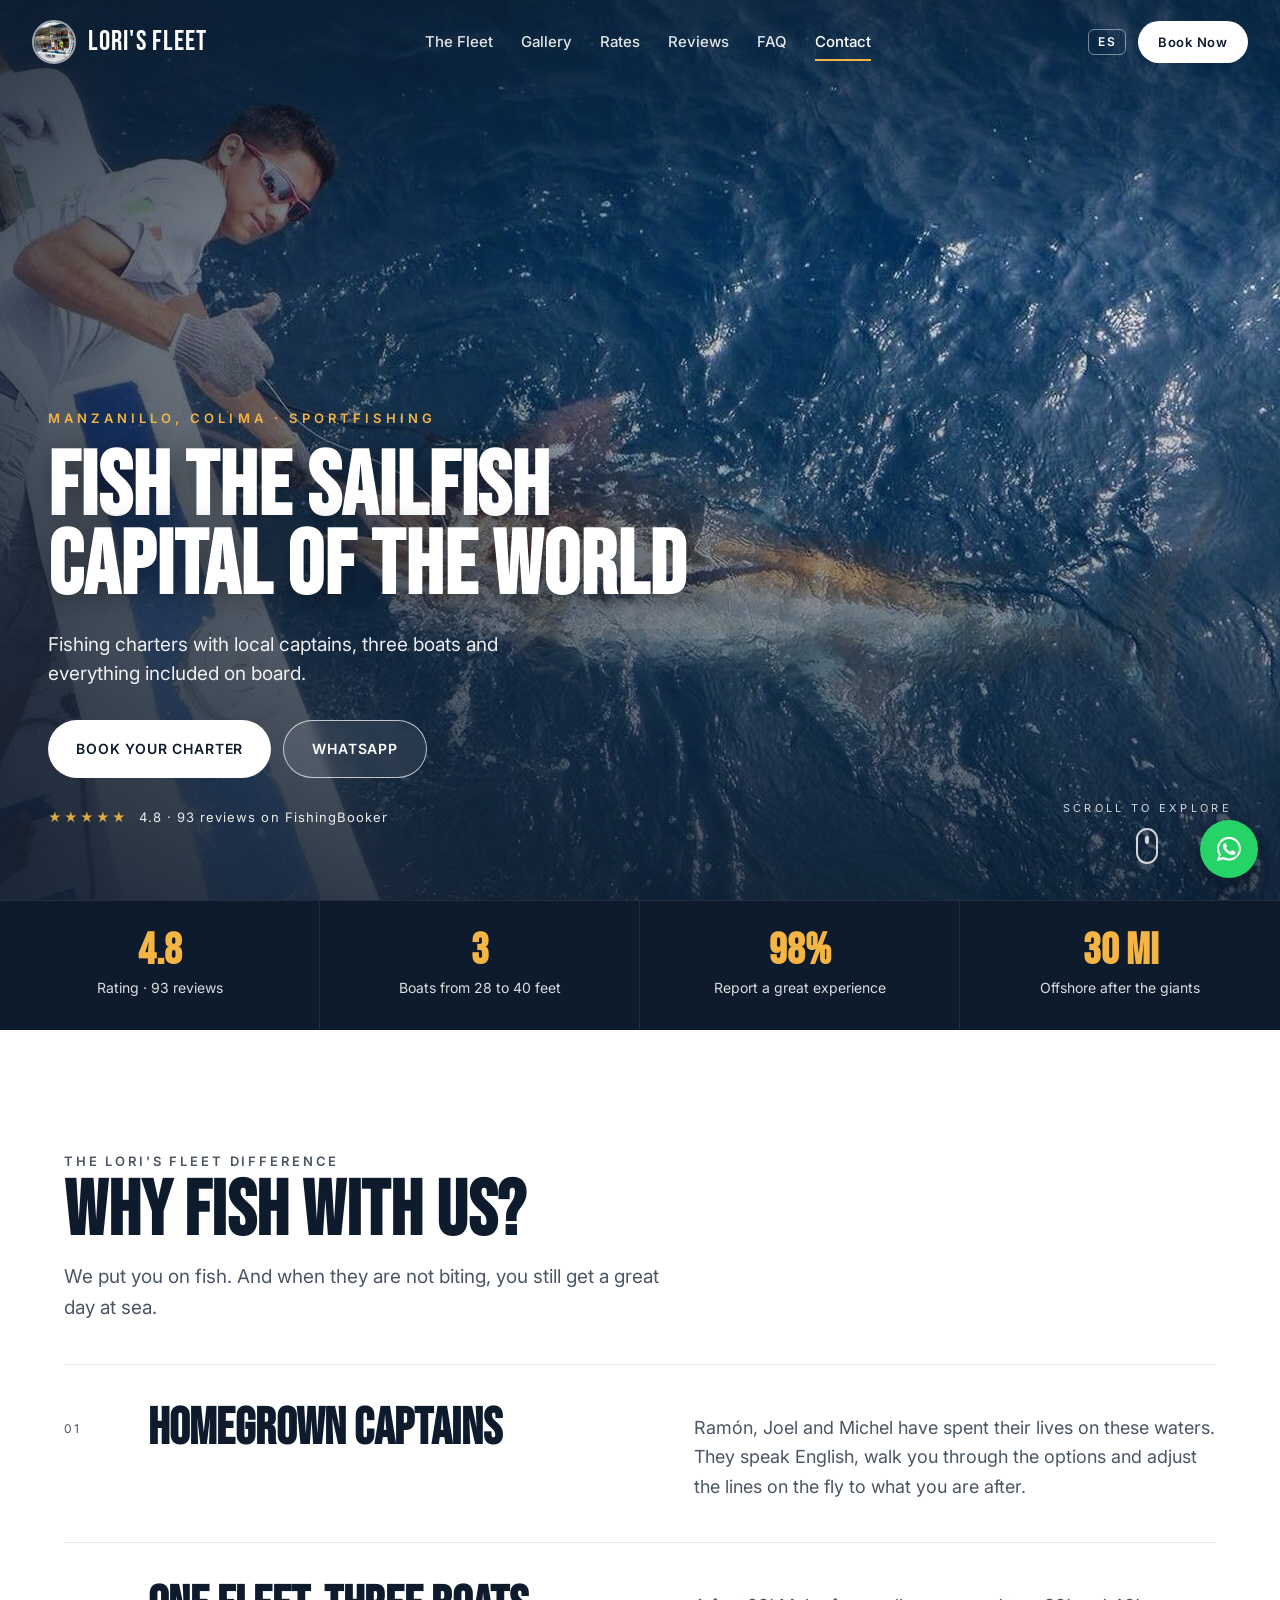
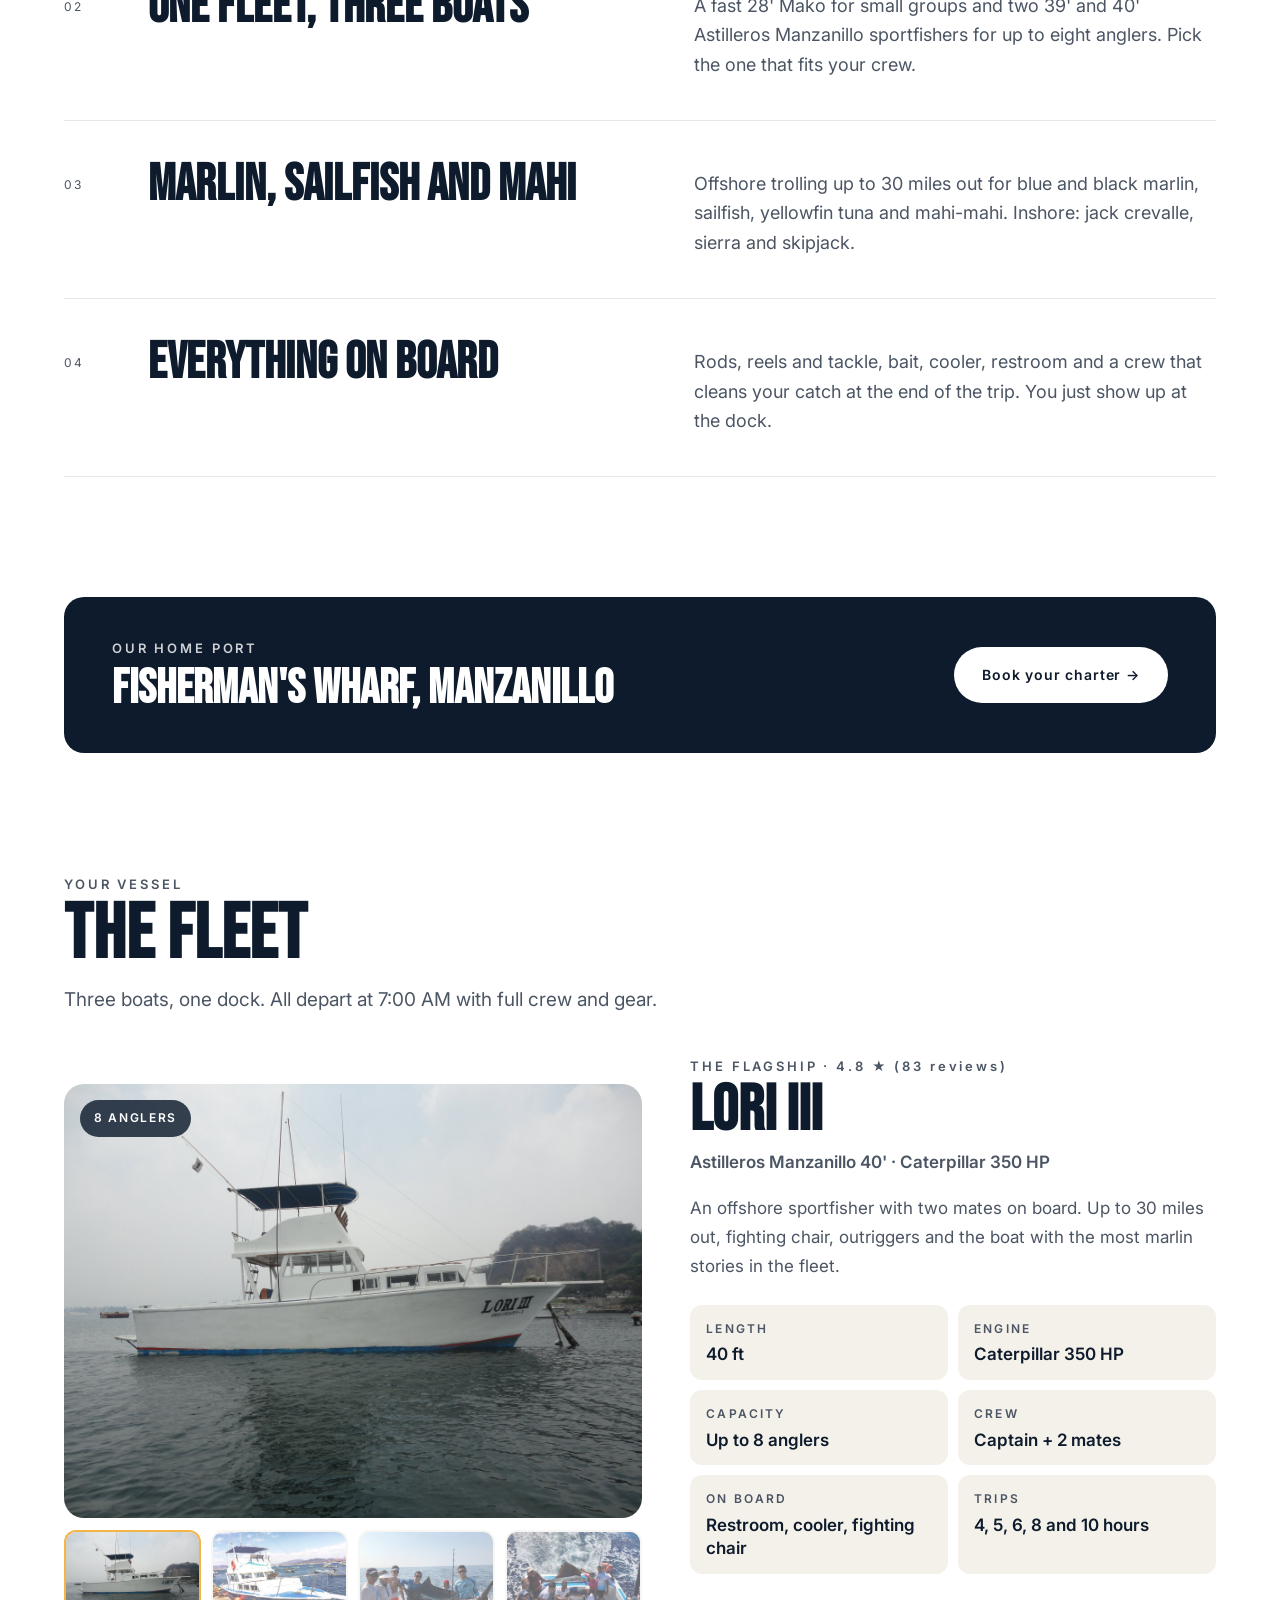
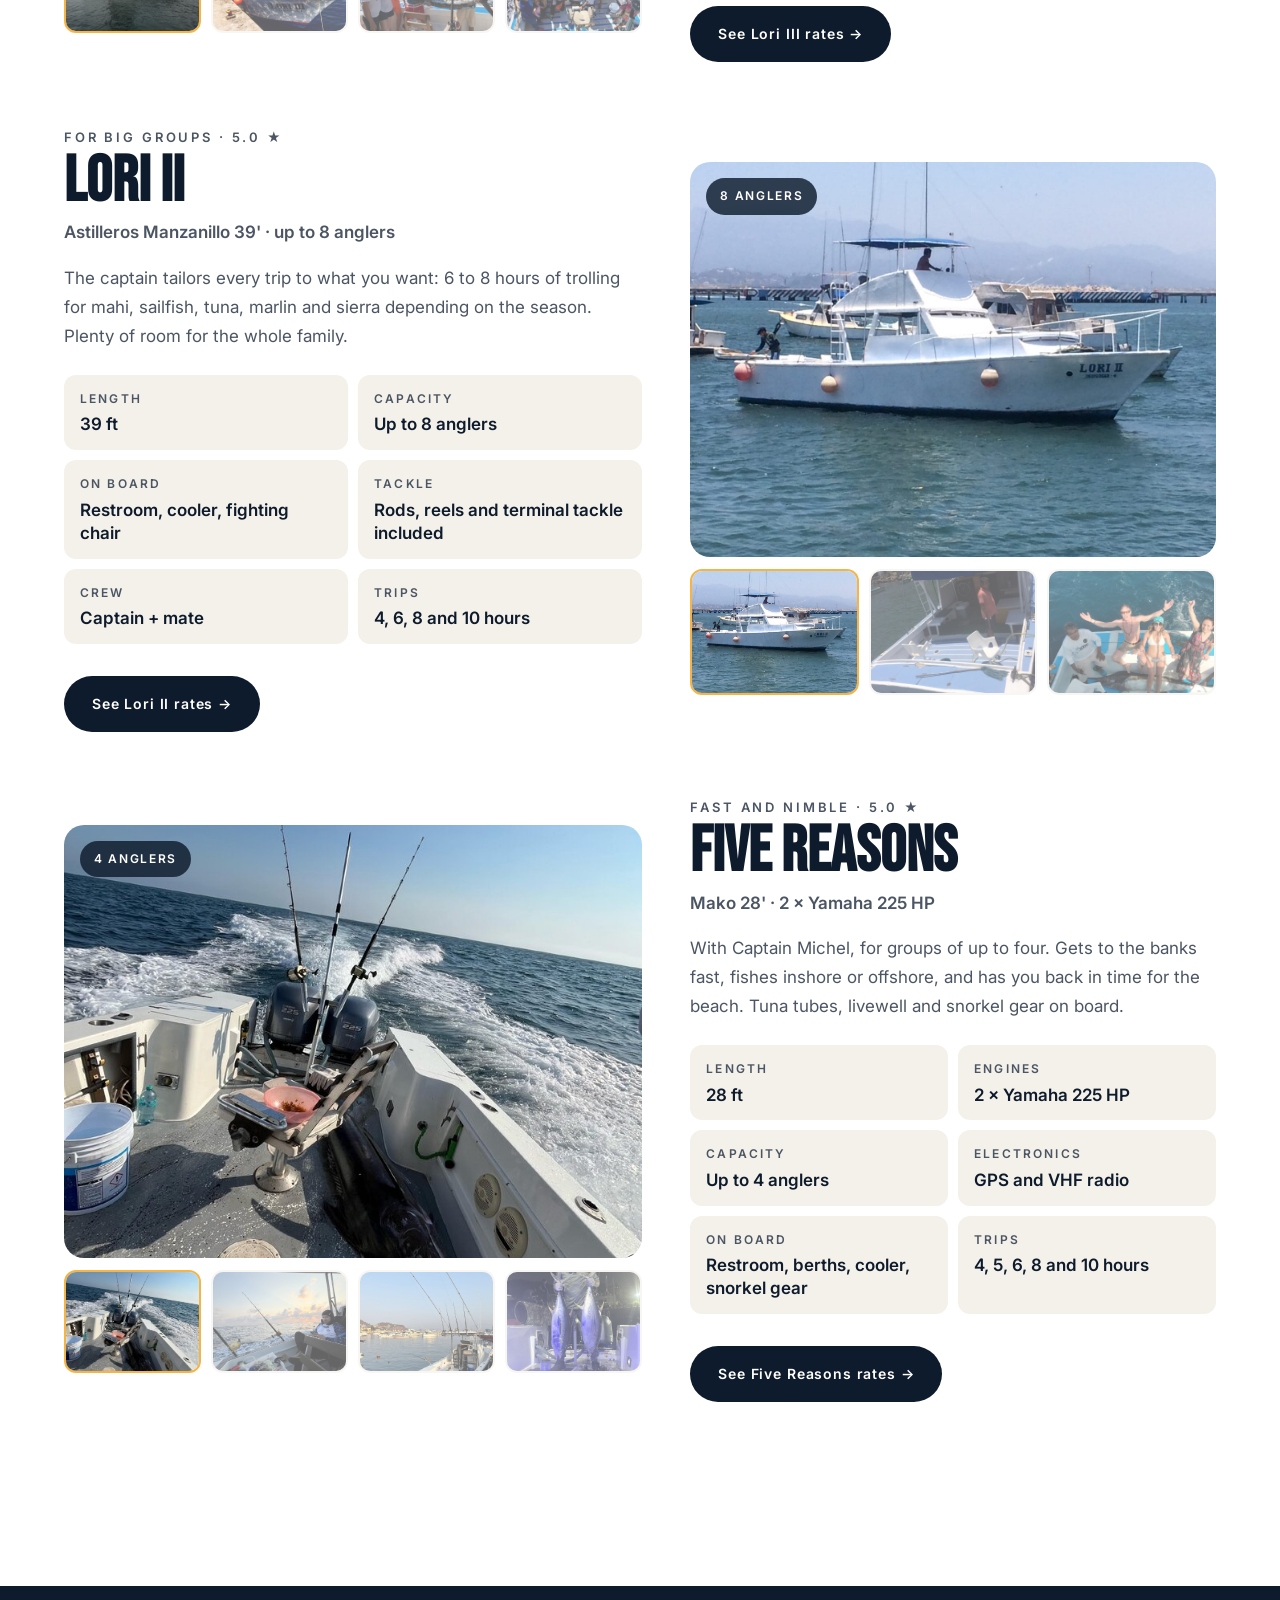
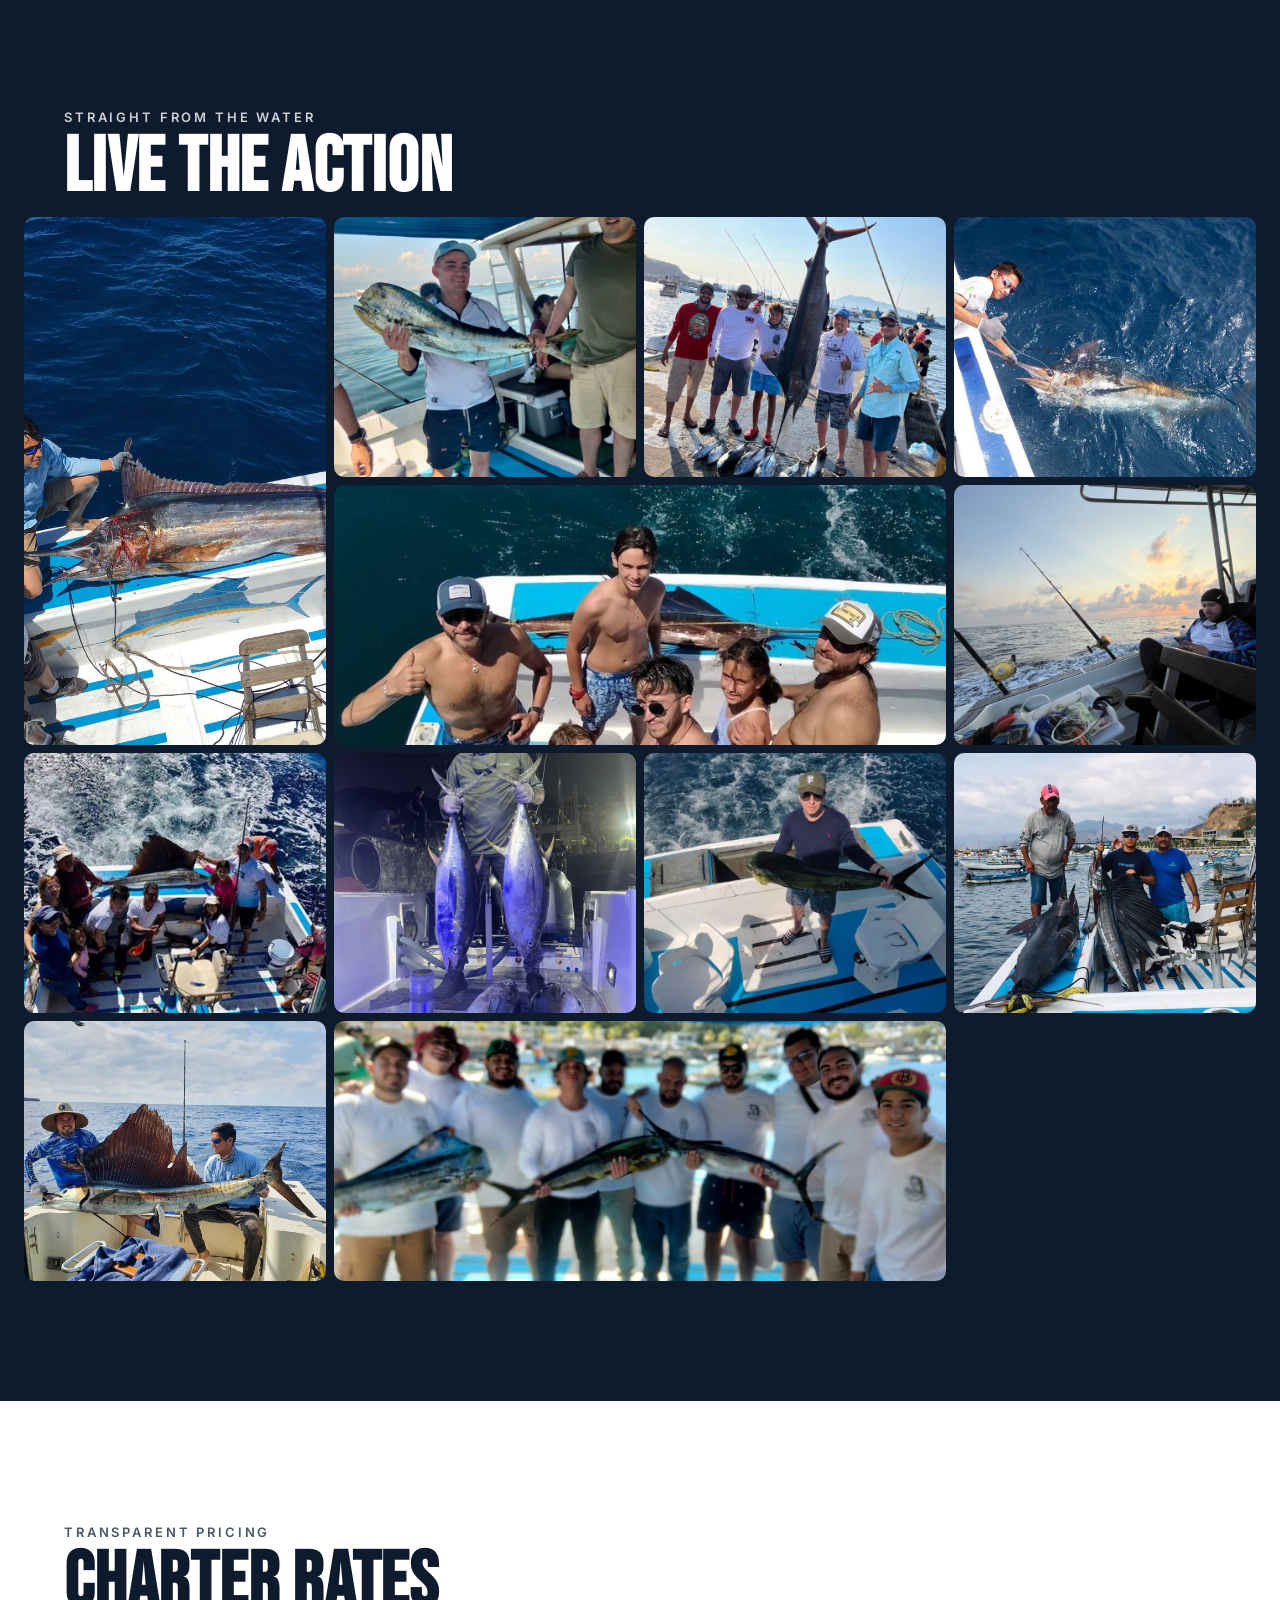
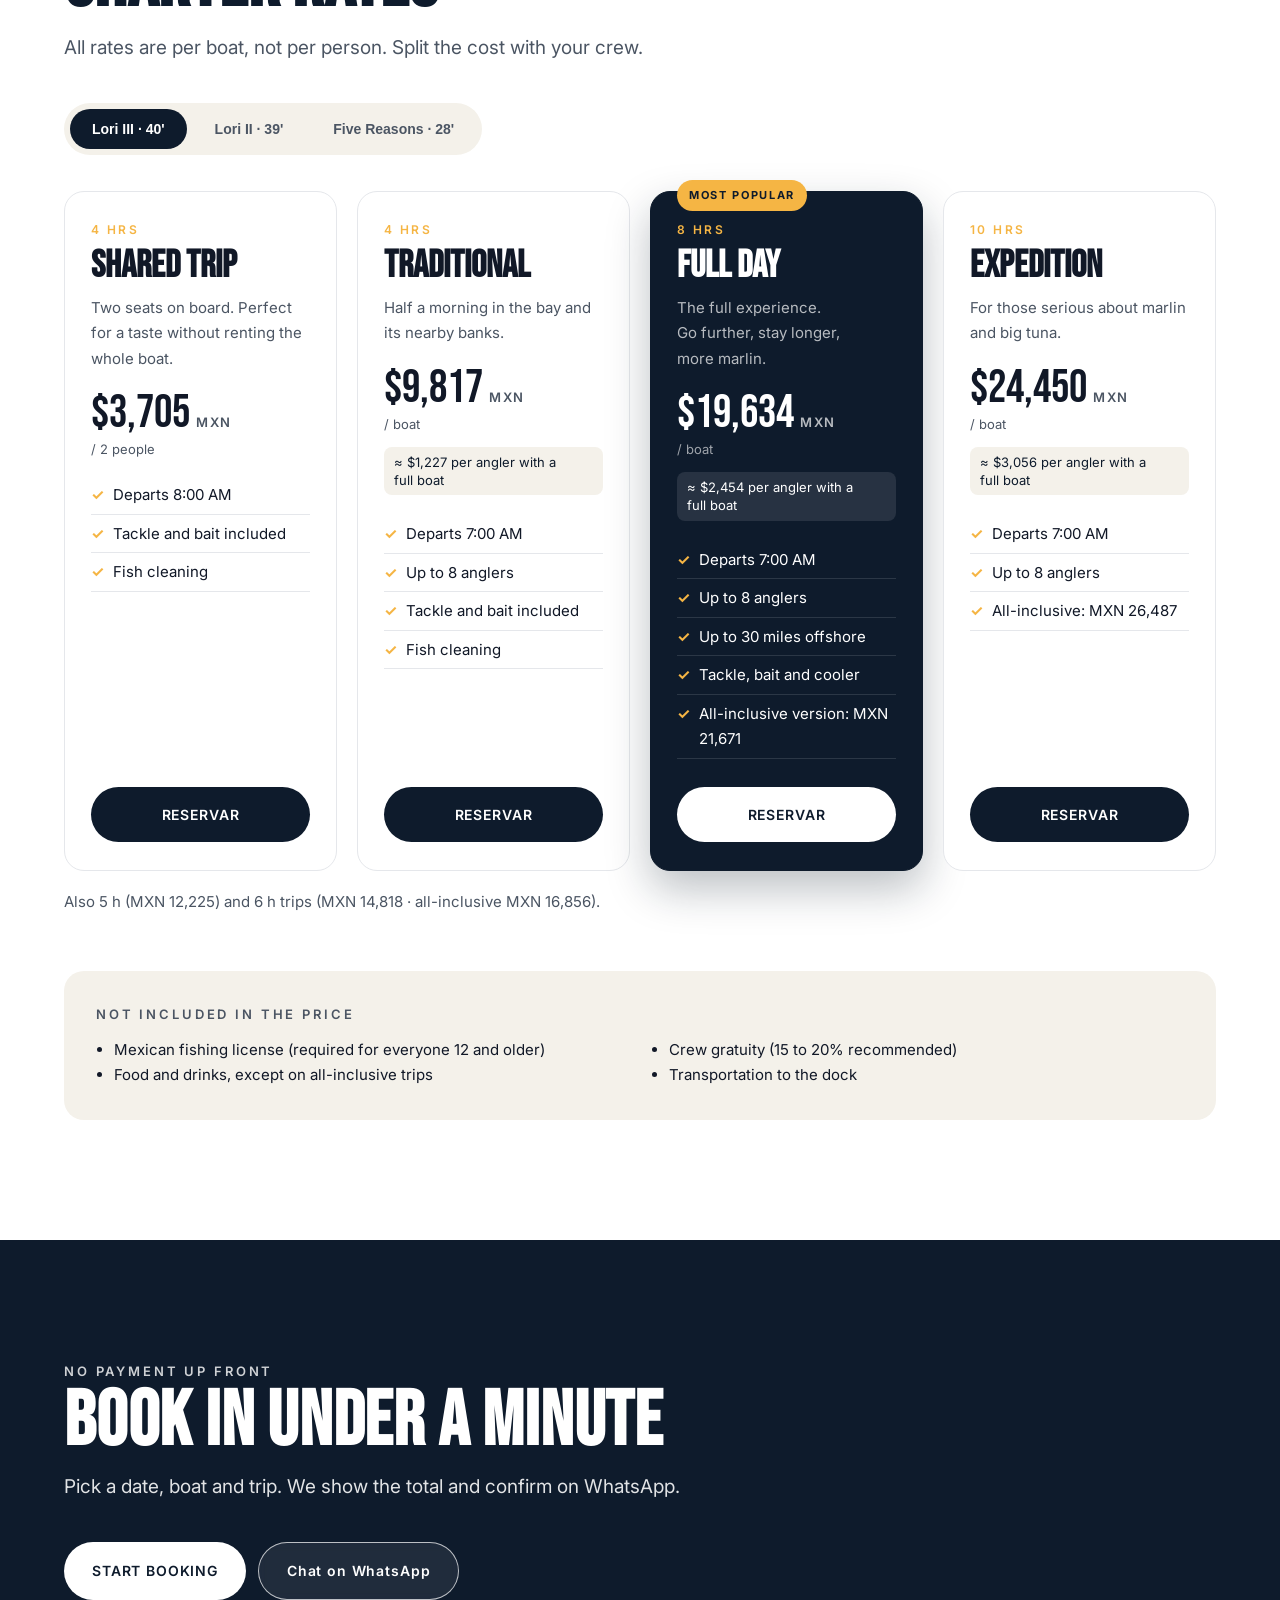
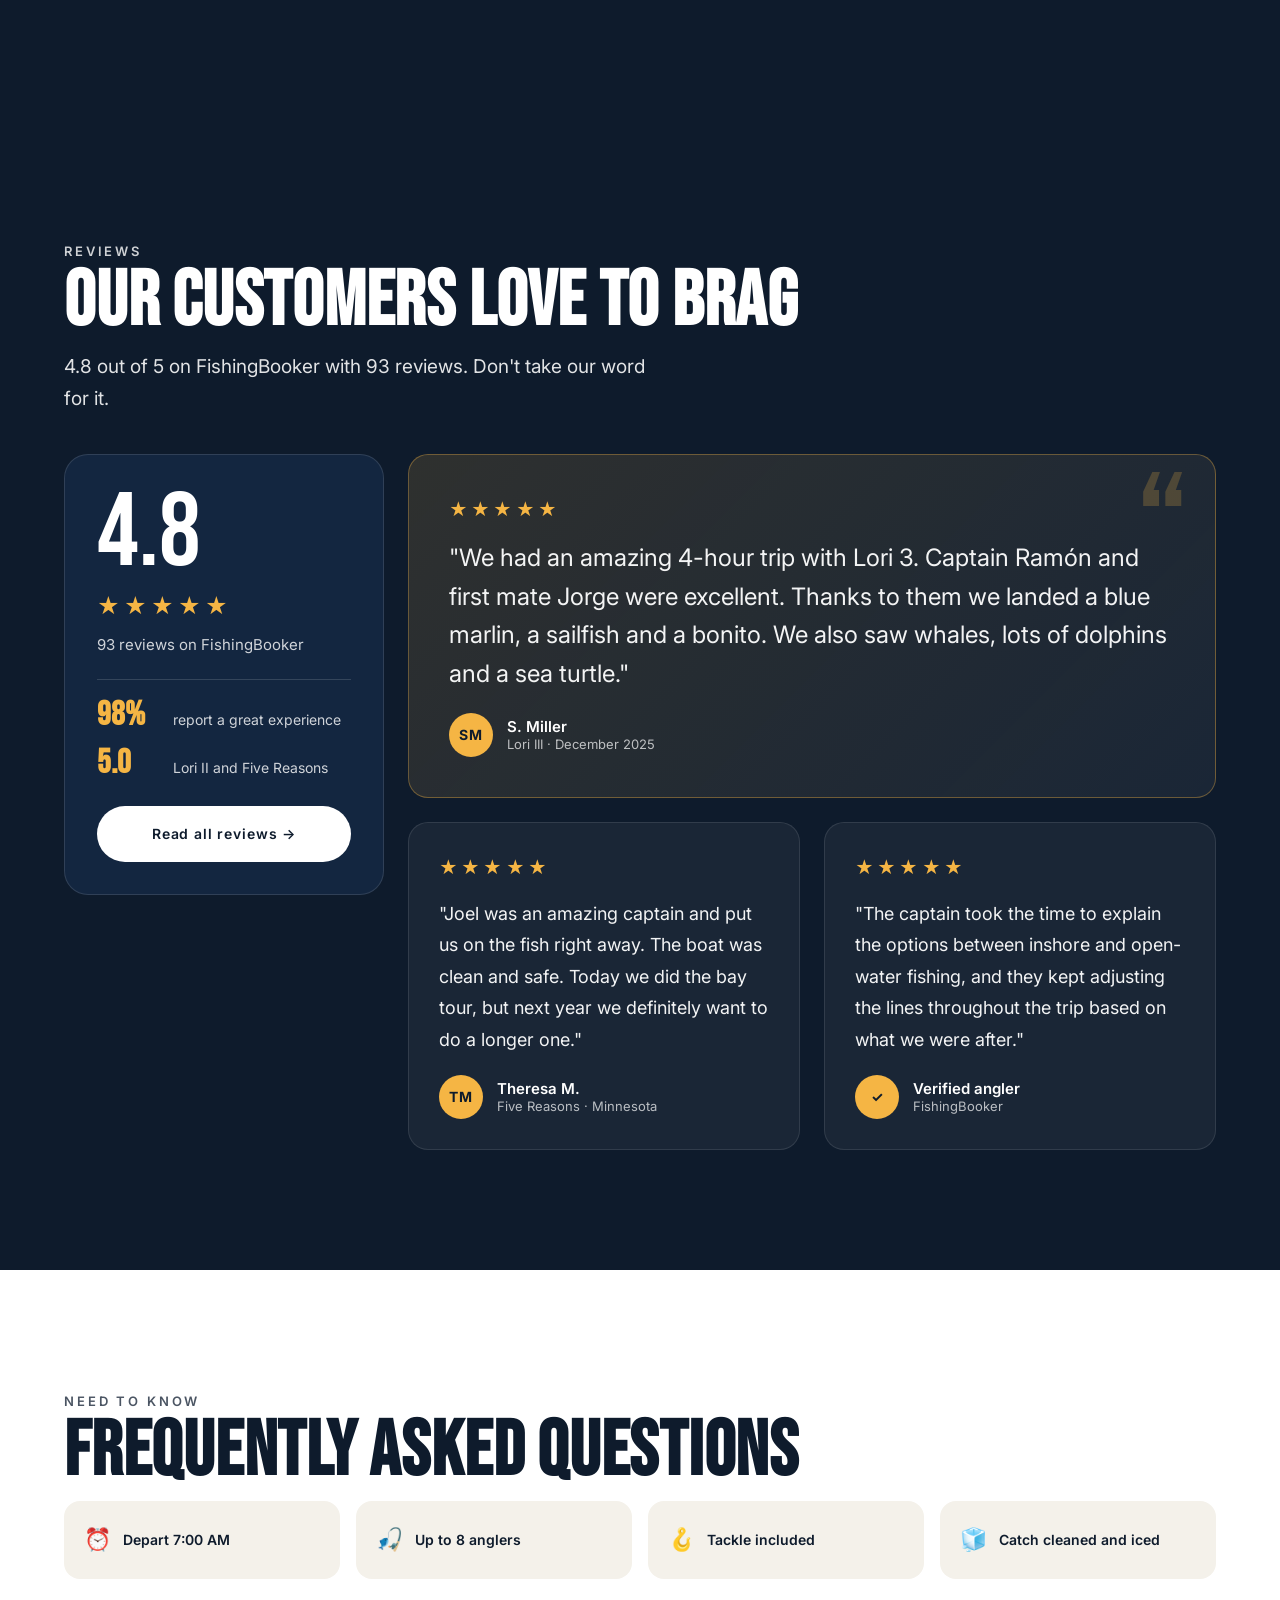
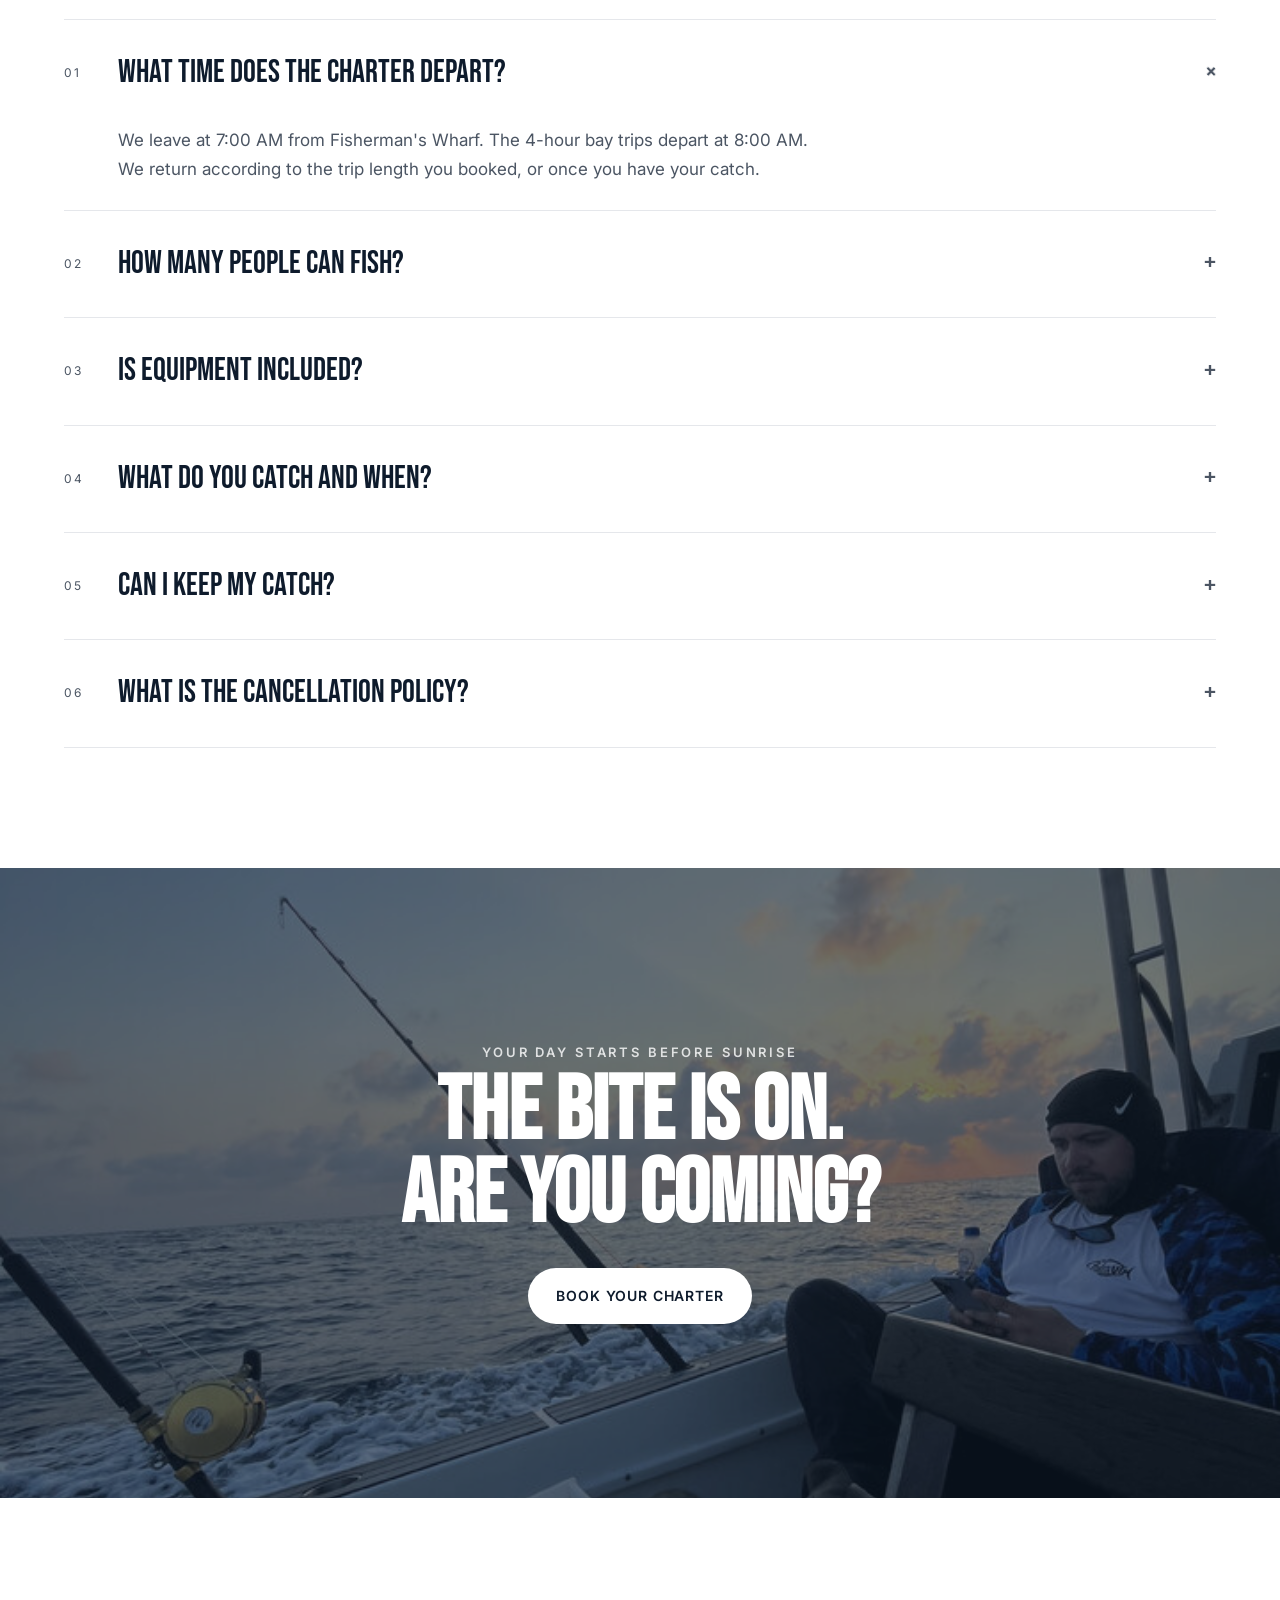
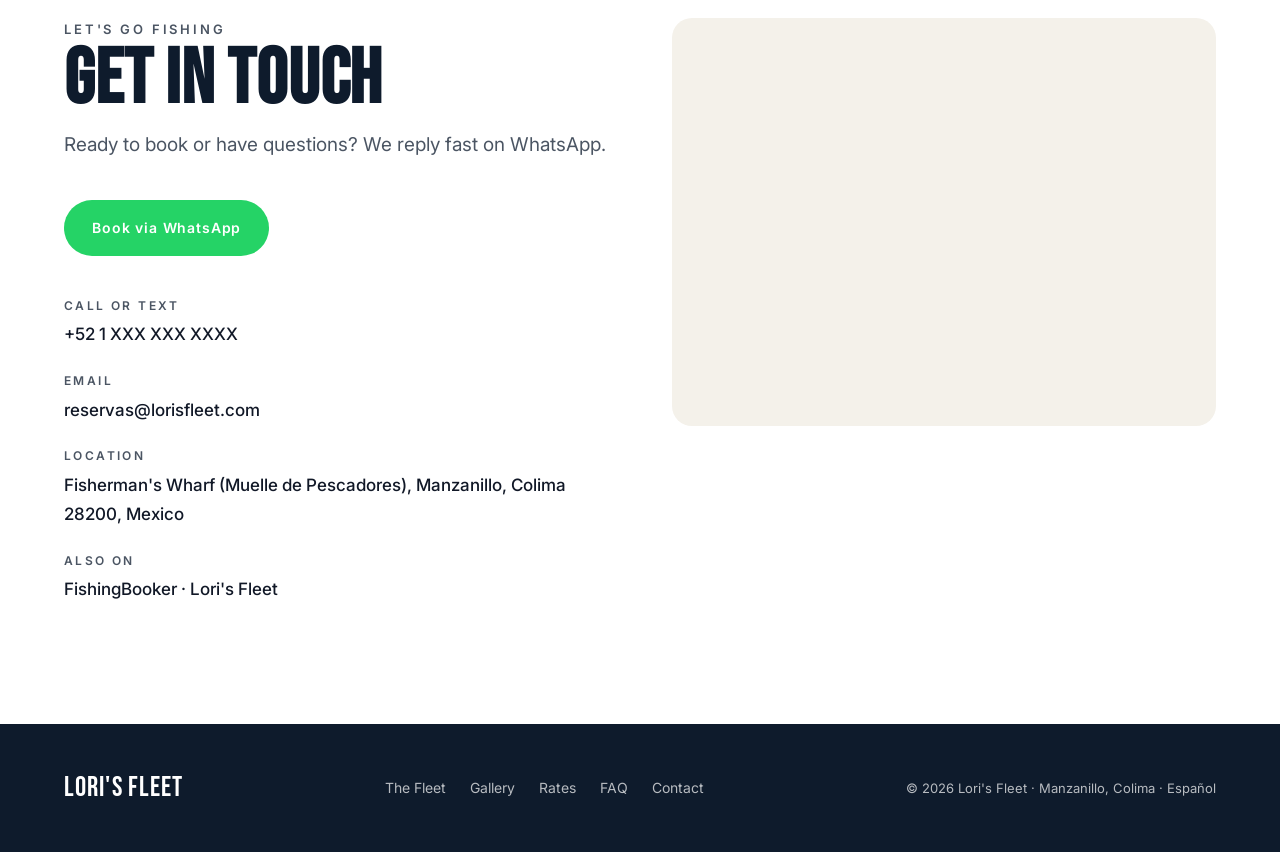
==== commit 2edb904b: "Reseñas rediseñadas y motor de reservas en modal de 3 pasos (estilo CowTunas) Co-Authored-By: Claude" ====
--- a/en/index.html
+++ b/en/index.html
@@ -323,35 +323,11 @@
 <section class="section dark" id="reservar">
   <div class="wrap">
     <p class="eyebrow light">NO PAYMENT UP FRONT</p>
-    <h2 class="h2 light">BOOK YOUR TRIP</h2>
-    <p class="lead light">Pick a boat, trip and date. We show the total instantly and confirm your booking on WhatsApp.</p>
-    <div class="book">
-      <form class="book-form" id="bkForm" novalidate>
-        <label>Boat<select id="bkBoat" required></select></label>
-        <label>Trip<select id="bkTrip" required></select></label>
-        <div class="book-row">
-          <label>Date<input type="date" id="bkDate" required></label>
-          <label>Anglers<select id="bkGuests" required></select></label>
-        </div>
-        <label>Your name<input type="text" id="bkName" autocomplete="name" placeholder="Full name" required></label>
-        <label>Notes (optional)<textarea id="bkNotes" rows="3" placeholder="Species you want, kids on board, hotel…"></textarea></label>
-        <p class="book-err" id="bkErr" role="alert" hidden></p>
-      </form>
-      <aside class="book-sum" aria-live="polite">
-        <p class="eyebrow">SUMMARY</p>
-        <p class="book-empty" id="bkEmpty">Choose a trip to see the total.</p>
-        <div id="bkDetail" hidden>
-          <p class="book-name" id="bkBoatName"></p>
-          <p class="book-trip" id="bkTripName"></p>
-          <p class="book-meta" id="bkMeta"></p>
-          <p class="book-total-label">Estimated total</p>
-          <p class="book-total" id="bkTotal"></p>
-          <p class="per" id="bkPer"></p>
-        </div>
-        <button type="submit" form="bkForm" class="btn btn-wa btn-block" id="bkSend">SEND REQUEST ON WHATSAPP</button>
-        <a class="book-mail" id="bkMail" href="mailto:reservas@lorisfleet.com">or send by email</a>
-        <p class="book-fine">Nothing is charged now. Availability, payment and licenses are confirmed on WhatsApp.</p>
-      </aside>
+    <h2 class="h2 light">BOOK IN UNDER A MINUTE</h2>
+    <p class="lead light">Pick a date, boat and trip. We show the total and confirm on WhatsApp.</p>
+    <div class="book-cta">
+      <a href="#reservar" class="btn btn-light" data-book>START BOOKING</a>
+      <a class="btn btn-ghost" href="https://wa.me/521XXXXXXXXXX?text=Hi%2C%20I%27d%20like%20to%20book%20a%20charter%20with%20Lori%27s%20Fleet" target="_blank" rel="noopener">Chat on WhatsApp</a>
     </div>
   </div>
 </section>
@@ -362,19 +338,34 @@
     <p class="eyebrow light">REVIEWS</p>
     <h2 class="h2 light">OUR CUSTOMERS LOVE TO BRAG</h2>
     <p class="lead light">4.8 out of 5 on FishingBooker with 93 reviews. Don't take our word for it.</p>
-    <div class="reviews">
-      <blockquote>
-        <p>"We had an amazing 4-hour trip with Lori 3. Captain Ramón and first mate Jorge were excellent. Thanks to them we landed a blue marlin, a sailfish and a bonito. We also saw whales, lots of dolphins and a sea turtle."</p>
-        <footer>S. MILLER · LORI III, DECEMBER 2025</footer>
-      </blockquote>
-      <blockquote>
-        <p>"Joel was an amazing captain and put us on the fish right away. The boat was clean and safe. Today we did the bay tour, but next year we definitely want to do a longer one."</p>
-        <footer>THERESA M. · FIVE REASONS, MINNESOTA</footer>
-      </blockquote>
-      <blockquote>
-        <p>"The captain took the time to explain the options between inshore and open-water fishing, and they kept adjusting the lines throughout the trip based on what we were after."</p>
-        <footer>VERIFIED ANGLER · FISHINGBOOKER</footer>
-      </blockquote>
+    <div class="rv">
+      <aside class="rv-score">
+        <p class="rv-big">4.8</p>
+        <div class="rv-stars" aria-hidden="true">★★★★★</div>
+        <p class="rv-count">93 reviews on FishingBooker</p>
+        <ul class="rv-facts">
+          <li><strong>98%</strong><span>report a great experience</span></li>
+          <li><strong>5.0</strong><span>Lori II and Five Reasons</span></li>
+        </ul>
+        <a class="btn btn-light btn-block" href="https://fishingbooker.com/profile/view/292811" target="_blank" rel="noopener">Read all reviews →</a>
+      </aside>
+      <div class="rv-list">
+        <blockquote class="featured">
+          <div class="rv-stars" aria-label="5/5">★★★★★</div>
+          <p>"We had an amazing 4-hour trip with Lori 3. Captain Ramón and first mate Jorge were excellent. Thanks to them we landed a blue marlin, a sailfish and a bonito. We also saw whales, lots of dolphins and a sea turtle."</p>
+          <footer><span class="rv-av">SM</span><span class="rv-who"><b>S. Miller</b><small>Lori III · December 2025</small></span></footer>
+        </blockquote>
+        <blockquote>
+          <div class="rv-stars" aria-label="5/5">★★★★★</div>
+          <p>"Joel was an amazing captain and put us on the fish right away. The boat was clean and safe. Today we did the bay tour, but next year we definitely want to do a longer one."</p>
+          <footer><span class="rv-av">TM</span><span class="rv-who"><b>Theresa M.</b><small>Five Reasons · Minnesota</small></span></footer>
+        </blockquote>
+        <blockquote>
+          <div class="rv-stars" aria-label="5/5">★★★★★</div>
+          <p>"The captain took the time to explain the options between inshore and open-water fishing, and they kept adjusting the lines throughout the trip based on what we were after."</p>
+          <footer><span class="rv-av">✓</span><span class="rv-who"><b>Verified angler</b><small>FishingBooker</small></span></footer>
+        </blockquote>
+      </div>
     </div>
   </div>
 </section>
--- a/styles.css
+++ b/styles.css
@@ -289,26 +289,96 @@
 .card:not(:has(.per)) .price{margin-bottom:20px}
 @media (prefers-reduced-motion:reduce){.panel.active{animation:none}}
 
-/* motor de reservas */
-.book{display:grid;grid-template-columns:1.2fr 1fr;gap:32px;align-items:start}
-.book-form{display:grid;gap:18px}
-.book-form label{display:grid;gap:8px;font-size:13px;font-weight:600;letter-spacing:.12em;text-transform:uppercase;color:rgba(255,255,255,.85)}
-.book-row{display:grid;grid-template-columns:1.4fr 1fr;gap:18px}
-.book-form select,.book-form input,.book-form textarea{font:inherit;font-size:16px;letter-spacing:0;text-transform:none;font-weight:500;color:var(--ink);background:#fff;border:2px solid transparent;border-radius:12px;padding:14px 16px;width:100%;min-height:52px}
-.book-form textarea{resize:vertical}
-.book-form select:disabled{opacity:.55}
-.book-form :is(select,input,textarea):focus{outline:none;border-color:var(--accent)}
-.book-err{margin:0;padding:12px 16px;border-radius:10px;background:rgba(220,38,38,.16);color:#fecaca;font-weight:500}
-.book-sum{position:sticky;top:96px;background:#fff;color:var(--ink);border-radius:20px;padding:28px}
-.book-empty{color:var(--muted);margin:12px 0 24px}
-.book-name{font-family:var(--display);font-size:40px;line-height:1;margin:10px 0 2px;color:var(--navy)}
-.book-trip{font-weight:600;margin:0}
-.book-meta{color:var(--muted);margin:4px 0 20px;text-transform:capitalize}
-.book-total-label{font-size:12px;letter-spacing:.2em;font-weight:600;color:var(--muted);margin:0}
-.book-total{font-family:var(--display);font-size:54px;line-height:1;margin:2px 0 0;color:var(--navy)}
-.book-sum .per{margin:10px 0 22px;display:inline-block}
-.book-sum .btn-wa{margin-top:6px}
-.book-mail{display:block;text-align:center;margin:14px 0 0;font-size:14px;color:var(--muted);text-decoration:underline}
-.book-fine{font-size:13px;color:var(--muted);margin:14px 0 0;line-height:1.5}
-@media (max-width:900px){.book{grid-template-columns:1fr}.book-sum{position:static}}
-@media (max-width:480px){.book-row{grid-template-columns:1fr}}
+/* reseñas */
+.rv{display:grid;grid-template-columns:320px 1fr;gap:24px;align-items:start}
+.rv-score{position:sticky;top:96px;background:var(--navy-2);border:1px solid rgba(255,255,255,.12);border-radius:24px;padding:32px}
+.rv-big{font-family:var(--display);font-size:104px;line-height:.9;margin:0;color:#fff}
+.rv-stars{color:var(--accent);letter-spacing:.18em;font-size:18px;margin:0 0 14px}
+.rv-score .rv-stars{font-size:22px;margin:8px 0 6px}
+.rv-count{margin:0 0 22px;color:rgba(255,255,255,.8);font-size:15px}
+.rv-facts{list-style:none;margin:0 0 26px;padding:18px 0 0;border-top:1px solid rgba(255,255,255,.14);display:grid;gap:14px}
+.rv-facts li{display:flex;align-items:baseline;gap:12px}
+.rv-facts strong{font-family:var(--display);font-size:34px;line-height:1;color:var(--accent);min-width:64px}
+.rv-facts span{font-size:14px;color:rgba(255,255,255,.8);line-height:1.4}
+.rv-list{display:grid;grid-template-columns:1fr 1fr;gap:24px}
+.rv-list blockquote{position:relative;padding:30px}
+.rv-list blockquote.featured{grid-column:1/-1;background:linear-gradient(135deg,rgba(245,181,68,.14),rgba(255,255,255,.05));border-color:rgba(245,181,68,.35);padding:40px}
+.rv-list blockquote.featured p{font-size:clamp(19px,2vw,24px);line-height:1.6}
+.rv-list blockquote.featured::before{content:"\201C";position:absolute;right:28px;top:2px;font-family:var(--display);font-size:150px;line-height:1;color:rgba(245,181,68,.22);pointer-events:none}
+.rv-list blockquote footer{display:flex;align-items:center;gap:14px;letter-spacing:0;color:#fff;font-weight:400}
+.rv-av{flex:none;width:44px;height:44px;border-radius:50%;background:var(--accent);color:var(--navy);display:grid;place-items:center;font-weight:700;font-size:14px;letter-spacing:.04em}
+.rv-who{display:grid;line-height:1.3}
+.rv-who b{font-size:15px;font-weight:600}
+.rv-who small{font-size:13px;color:rgba(255,255,255,.7)}
+@media (max-width:1024px){.rv{grid-template-columns:1fr}.rv-score{position:static}}
+@media (max-width:768px){.rv-list{grid-template-columns:1fr}.rv-list blockquote.featured{padding:28px}.rv-big{font-size:84px}}
+
+/* motor de reservas (modal) */
+.book-cta{display:flex;gap:12px;flex-wrap:wrap;margin-top:8px}
+.bk-ov{position:fixed;inset:0;z-index:100;background:rgba(7,14,24,.72);backdrop-filter:blur(4px);display:flex;align-items:center;justify-content:center;padding:16px;opacity:0;transition:opacity .2s}
+.bk-ov.open{opacity:1}
+.bk-ov[hidden]{display:none}
+.bk{width:100%;max-width:520px;max-height:calc(100svh - 32px);overflow:auto;background:#fff;border-radius:28px;color:var(--ink);transform:translateY(14px) scale(.98);transition:transform .25s}
+.bk-ov.open .bk{transform:none}
+.bk-head{position:relative;background:var(--navy-2);color:#fff;padding:30px 32px 26px}
+.bk-x{position:absolute;right:20px;top:20px;width:42px;height:42px;border-radius:50%;border:0;background:rgba(255,255,255,.12);color:#fff;font-size:26px;line-height:1;cursor:pointer}
+.bk-x:hover{background:rgba(255,255,255,.22)}
+.bk-eyebrow{margin:0 0 6px;font-size:13px;font-weight:600;letter-spacing:.2em;color:var(--accent)}
+.bk-title{font-family:var(--display);font-size:44px;line-height:1;margin:0 0 20px;font-weight:400}
+.bk-steps{list-style:none;margin:0;padding:0;display:flex;align-items:center}
+.bk-steps li{width:36px;height:36px;border-radius:50%;background:rgba(255,255,255,.12);color:rgba(255,255,255,.6);display:grid;place-items:center;font-size:14px;font-weight:700;flex:none}
+.bk-steps li+li{margin-left:44px;position:relative}
+.bk-steps li+li::before{content:"";position:absolute;right:100%;top:50%;width:44px;height:1px;background:rgba(255,255,255,.25)}
+.bk-steps li.on{background:var(--accent);color:var(--navy)}
+.bk-steps li.done{background:rgba(255,255,255,.3);color:#fff}
+.bk-body{padding:26px 32px 32px}
+.bk-l{display:block;margin:20px 0 10px;font-size:13px;font-weight:600;letter-spacing:.14em;text-transform:uppercase;color:var(--muted)}
+.bk-body>.bk-l:first-child{margin-top:0}
+.bk-cal{margin-bottom:22px}
+.bk-month{display:flex;align-items:center;justify-content:space-between;margin-bottom:12px}
+.bk-month strong{font-size:18px}
+.bk-nav{width:40px;height:40px;border:0;background:transparent;border-radius:50%;font-size:26px;cursor:pointer;color:var(--navy)}
+.bk-nav:hover:not(:disabled){background:var(--sand)}
+.bk-nav:disabled{opacity:.25;cursor:default}
+.bk-wd,.bk-days{display:grid;grid-template-columns:repeat(7,1fr);text-align:center}
+.bk-wd span{font-size:13px;font-weight:600;color:#9ca3af;padding:8px 0}
+.bk-days{row-gap:4px}
+.bk-day{aspect-ratio:1;max-height:52px;border:0;background:transparent;border-radius:12px;font:inherit;font-size:16px;font-weight:500;color:var(--navy);cursor:pointer;transition:background .15s}
+.bk-day:hover:not(:disabled){background:var(--sand)}
+.bk-day:disabled{color:#d1d5db;cursor:default}
+.bk-day.sel{background:var(--navy);color:#fff}
+.bk-go{display:flex;align-items:center;justify-content:center;width:100%;min-height:56px;border:0;border-radius:14px;background:var(--navy);color:#fff;font:inherit;font-size:15px;font-weight:700;letter-spacing:.08em;cursor:pointer;transition:background .15s,transform .15s}
+.bk-go:hover:not(:disabled){transform:translateY(-1px)}
+.bk-go:disabled{background:#cbd2dc;cursor:default}
+.bk-go.wa{background:var(--wa);margin-top:18px}
+.bk-opts{display:grid;grid-template-columns:1fr 1fr;gap:10px}
+.bk-opts.c3{grid-template-columns:repeat(3,1fr)}
+.bk-opt{display:grid;gap:2px;text-align:left;padding:14px 16px;border:2px solid var(--line);border-radius:14px;background:#fff;font:inherit;color:var(--muted);cursor:pointer;transition:border-color .15s,background .15s}
+.bk-opt b{font-size:16px;color:var(--navy)}
+.bk-opt small{font-size:13px}
+.bk-opt:hover{border-color:#cbd2dc}
+.bk-opt.sel{border-color:var(--accent);background:#fffaf0}
+.bk-opt.sel small{color:var(--ink)}
+.bk-n{display:grid;grid-template-columns:repeat(auto-fit,minmax(52px,1fr));gap:10px}
+.bk-n .bk-opt{text-align:center;font-size:18px;font-weight:700;padding:14px 0;color:var(--navy)}
+.bk-hint{margin:8px 0 0;font-size:13px;color:var(--muted)}
+.bk-in{width:100%;font:inherit;font-size:16px;padding:14px 16px;border:2px solid var(--line);border-radius:12px;color:var(--ink);background:#fff;resize:vertical}
+.bk-in:focus{outline:none;border-color:var(--accent)}
+.bk-foot{display:grid;grid-template-columns:auto 1fr;gap:12px;margin-top:24px}
+.bk-back{min-height:56px;padding:0 22px;border:2px solid var(--line);border-radius:14px;background:#fff;font:inherit;font-weight:600;color:var(--muted);cursor:pointer}
+.bk-back:hover{border-color:#cbd2dc;color:var(--navy)}
+.bk-back.wide{width:100%;margin-top:12px}
+.bk-sum{margin:22px 0 0;padding:16px 18px;border-radius:14px;background:var(--sand);display:grid;gap:8px}
+.bk-sum div{display:flex;justify-content:space-between;gap:16px;font-size:15px}
+.bk-sum span{color:var(--muted)}
+.bk-sum b{text-align:right;color:var(--navy)}
+.bk-total{display:flex;align-items:baseline;justify-content:space-between;margin:14px 2px 0}
+.bk-total span{font-size:13px;font-weight:600;letter-spacing:.14em;text-transform:uppercase;color:var(--muted)}
+.bk-total b{font-family:var(--display);font-size:38px;font-weight:400;color:var(--navy)}
+.bk-done{text-align:center}
+.bk-ok{width:64px;height:64px;margin:0 auto 14px;border-radius:50%;background:var(--wa);color:#fff;display:grid;place-items:center;font-size:32px}
+.bk-done h3{font-family:var(--display);font-size:38px;line-height:1;margin:0 0 8px;font-weight:400;color:var(--navy)}
+.bk-done p{margin:0;color:var(--muted);font-size:15px}
+.bk-alt{display:block;text-align:center;margin-top:14px;font-size:14px;color:var(--muted);text-decoration:underline;cursor:pointer}
+@media (max-width:520px){.bk-head{padding:26px 22px 22px}.bk-body{padding:22px 20px 26px}.bk-title{font-size:38px}.bk-opts.c3{grid-template-columns:1fr}.bk{border-radius:22px}}
+@media (prefers-reduced-motion:reduce){.bk,.bk-ov{transition:none}}
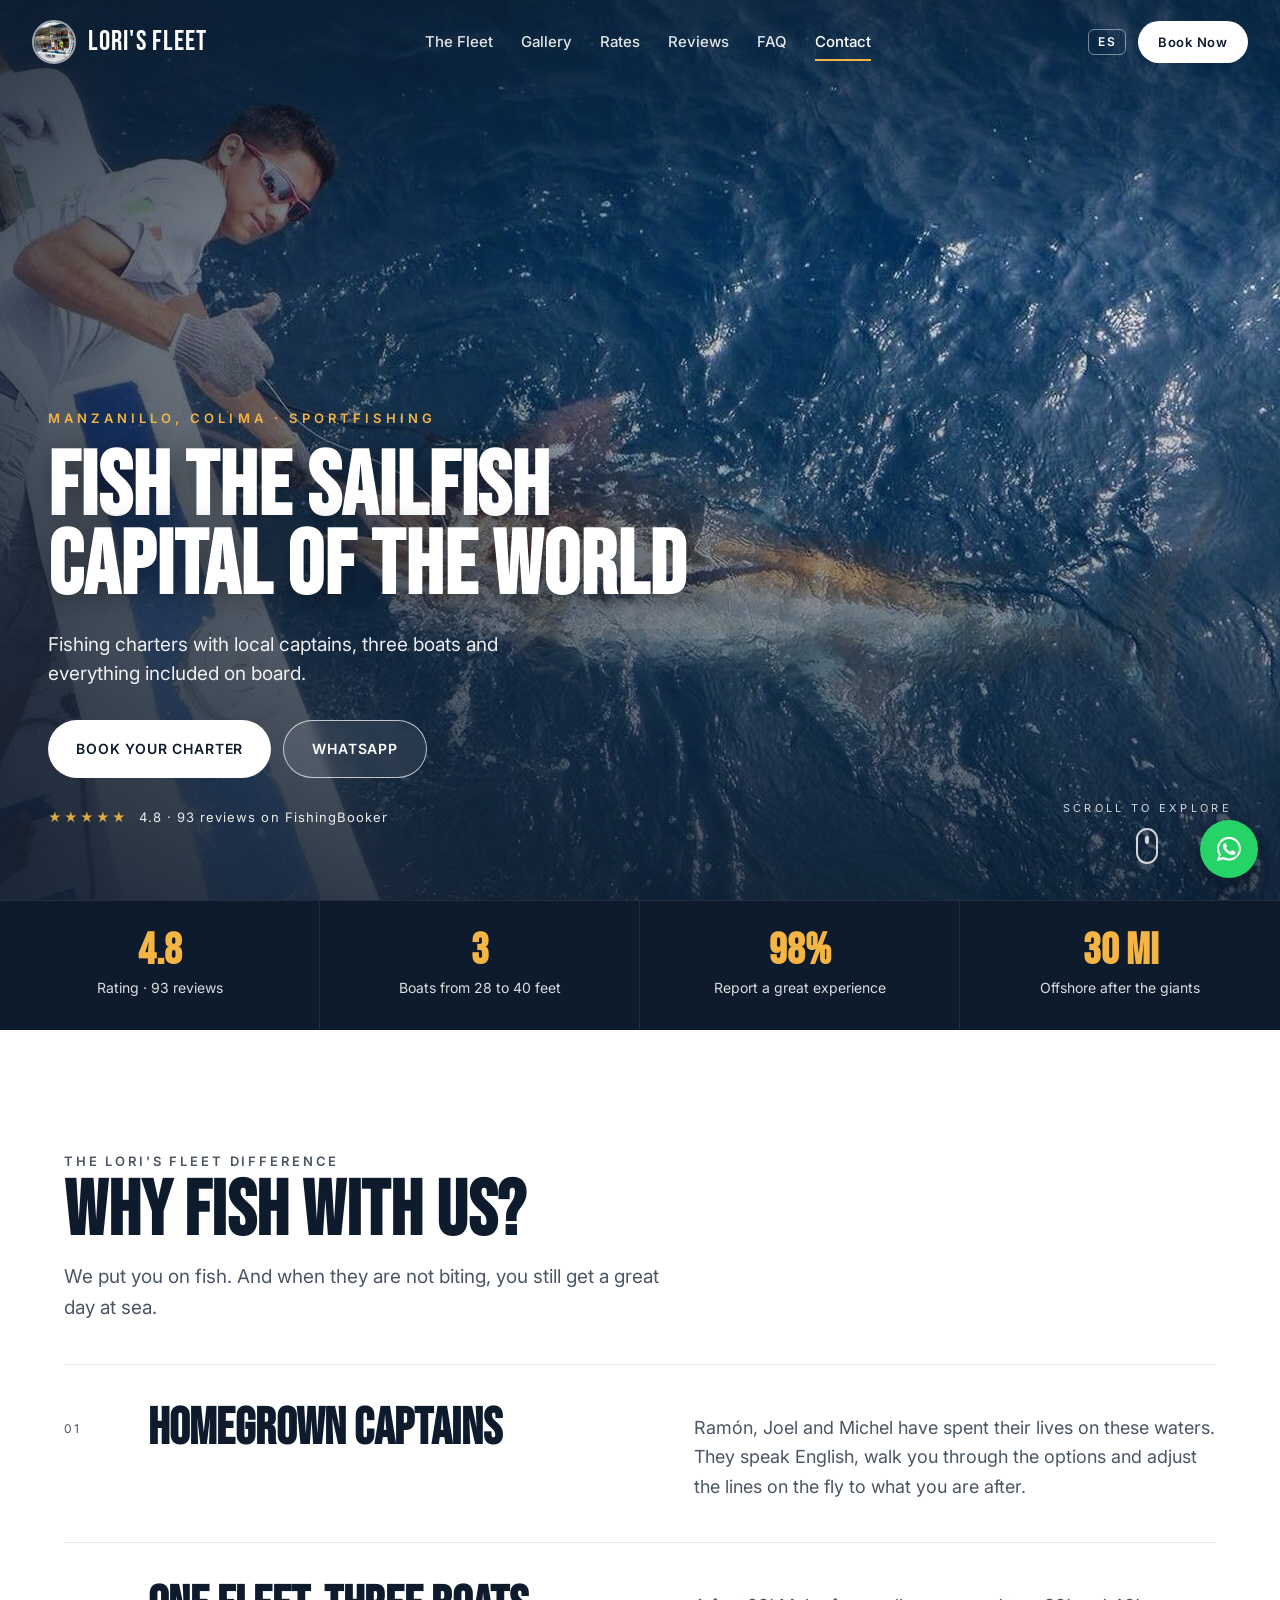
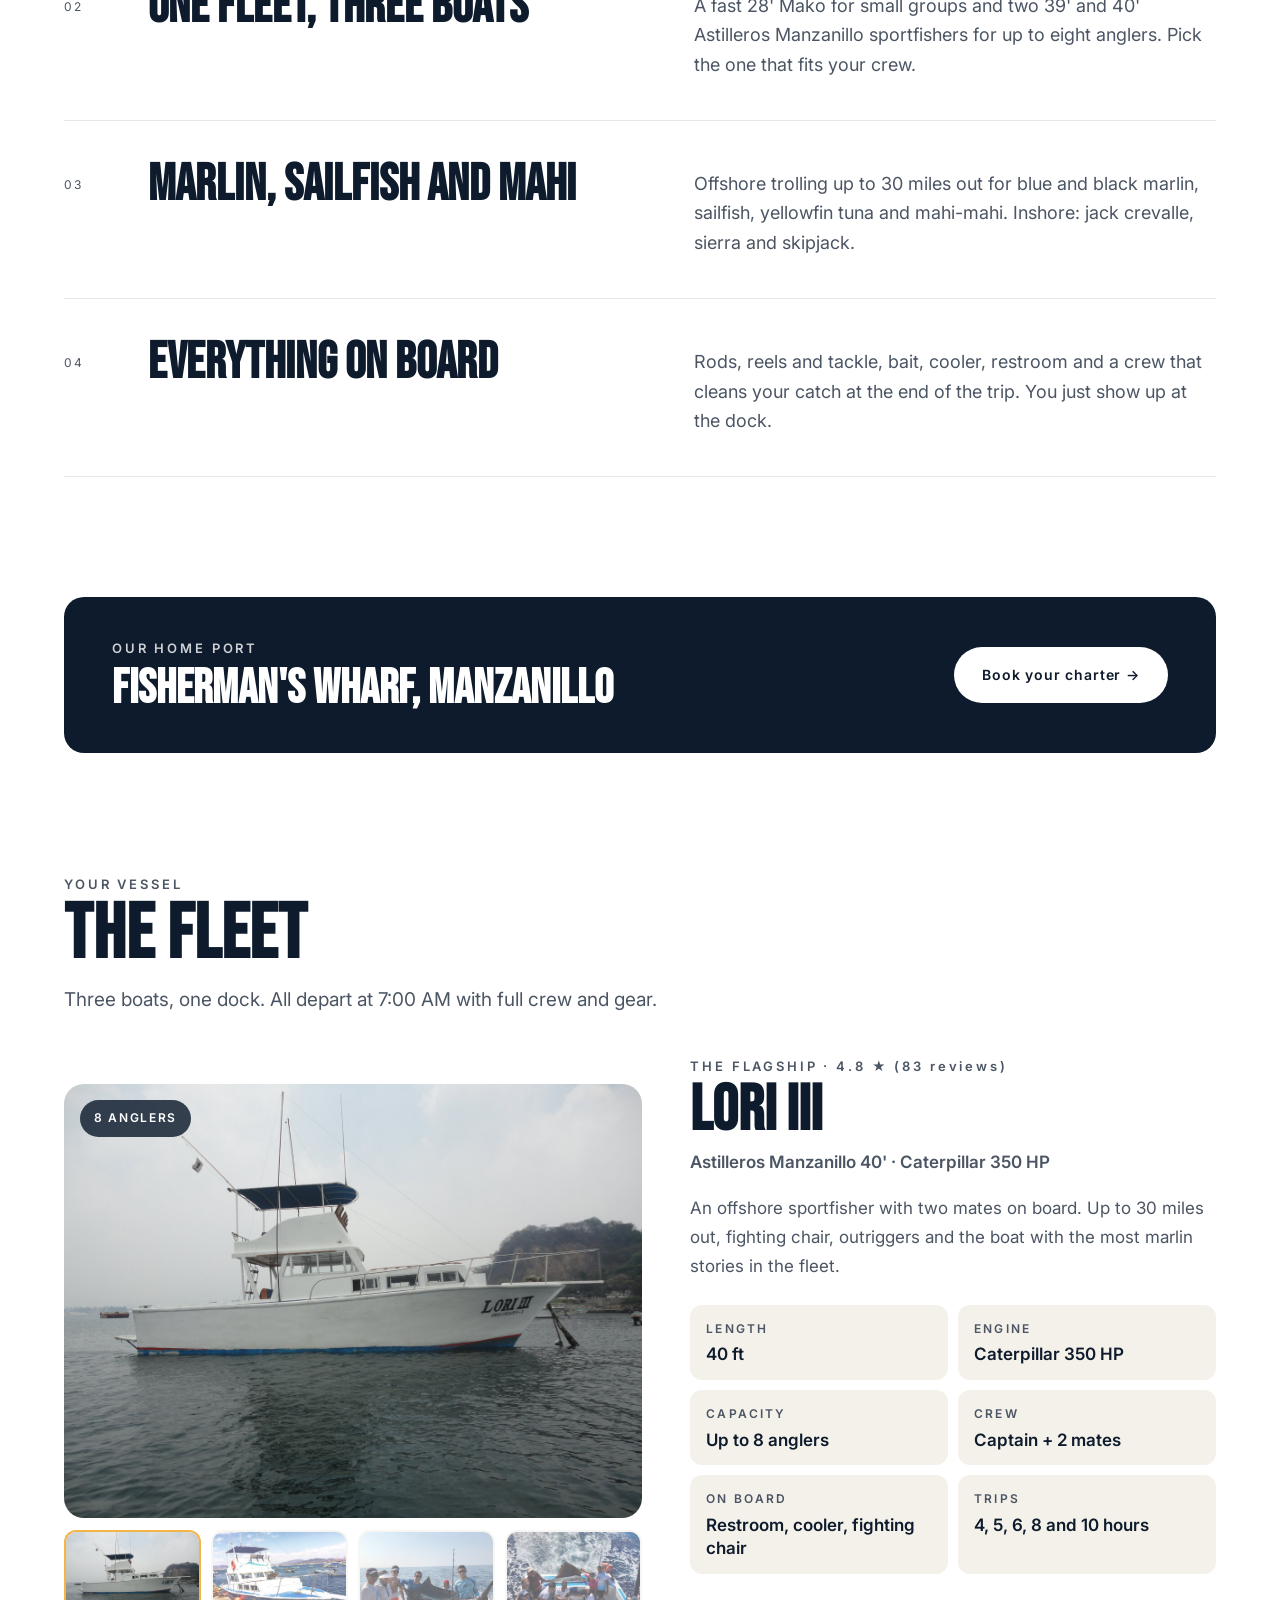
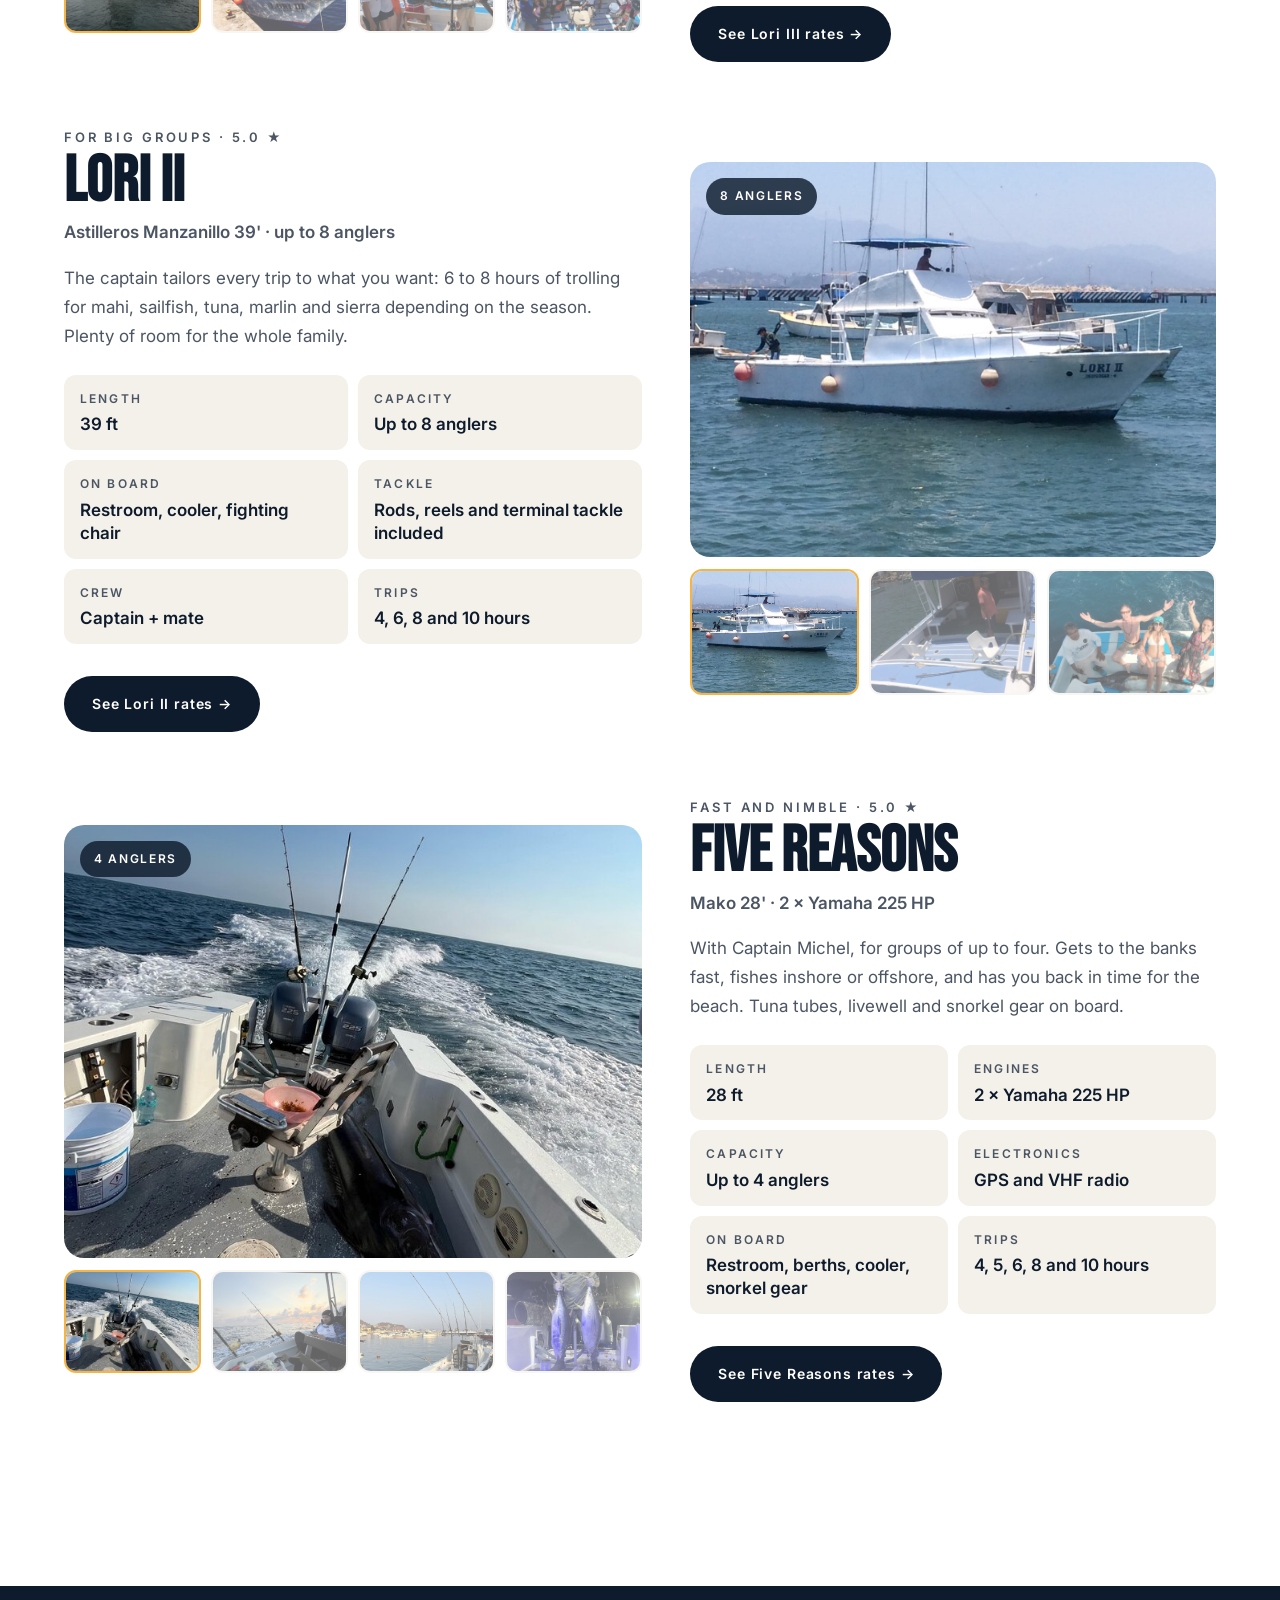
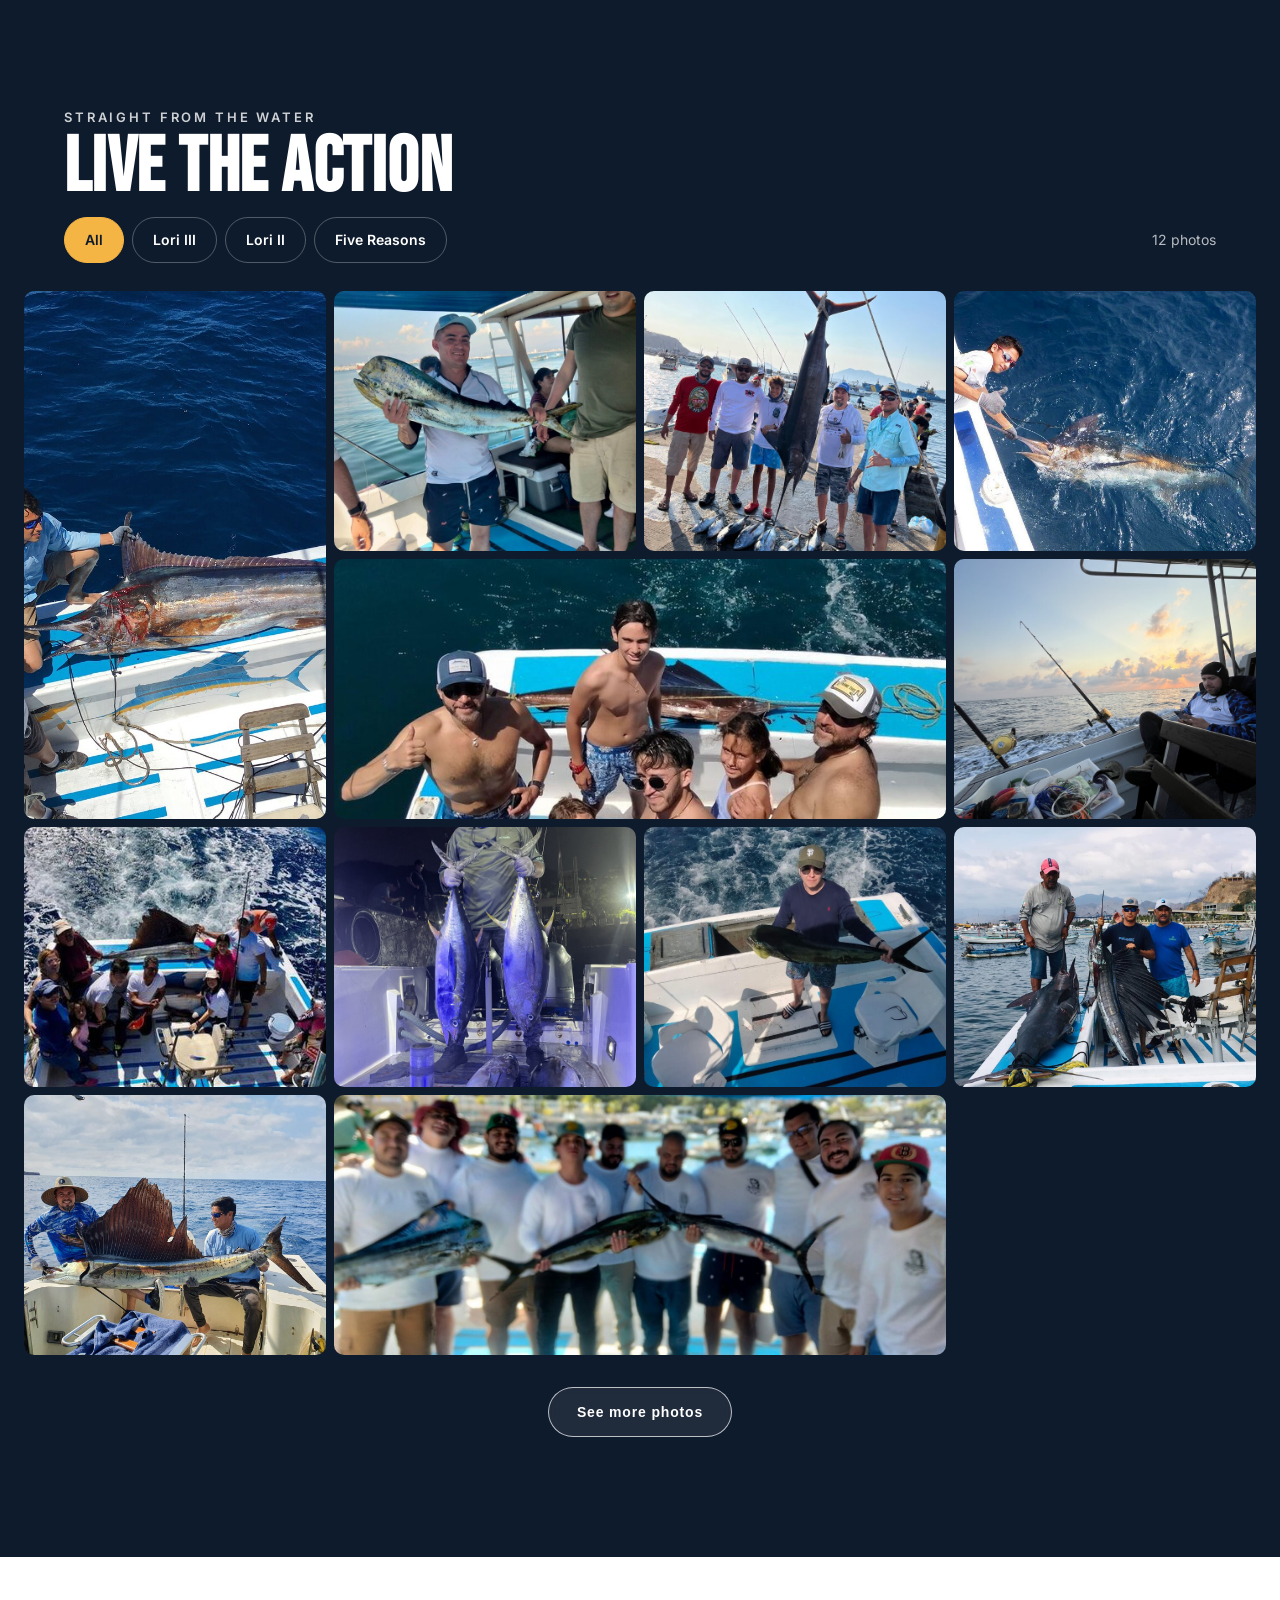
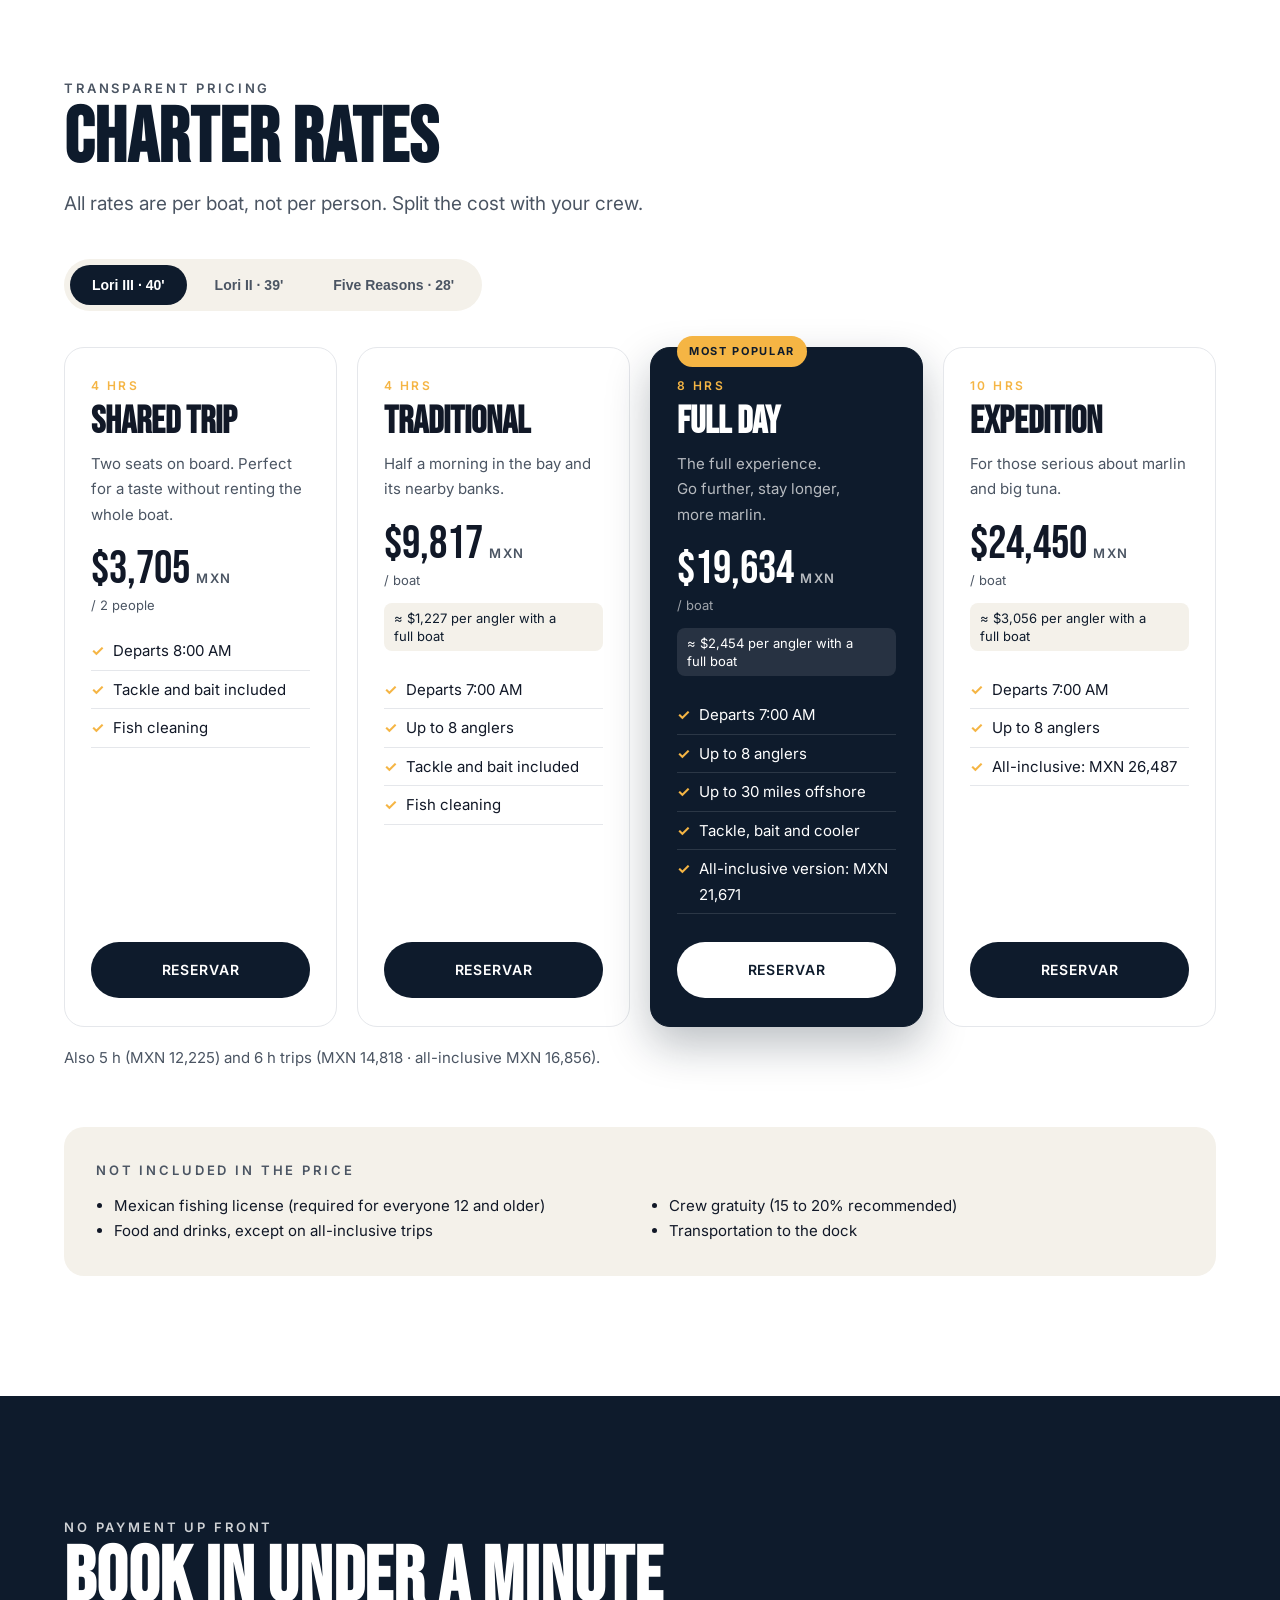
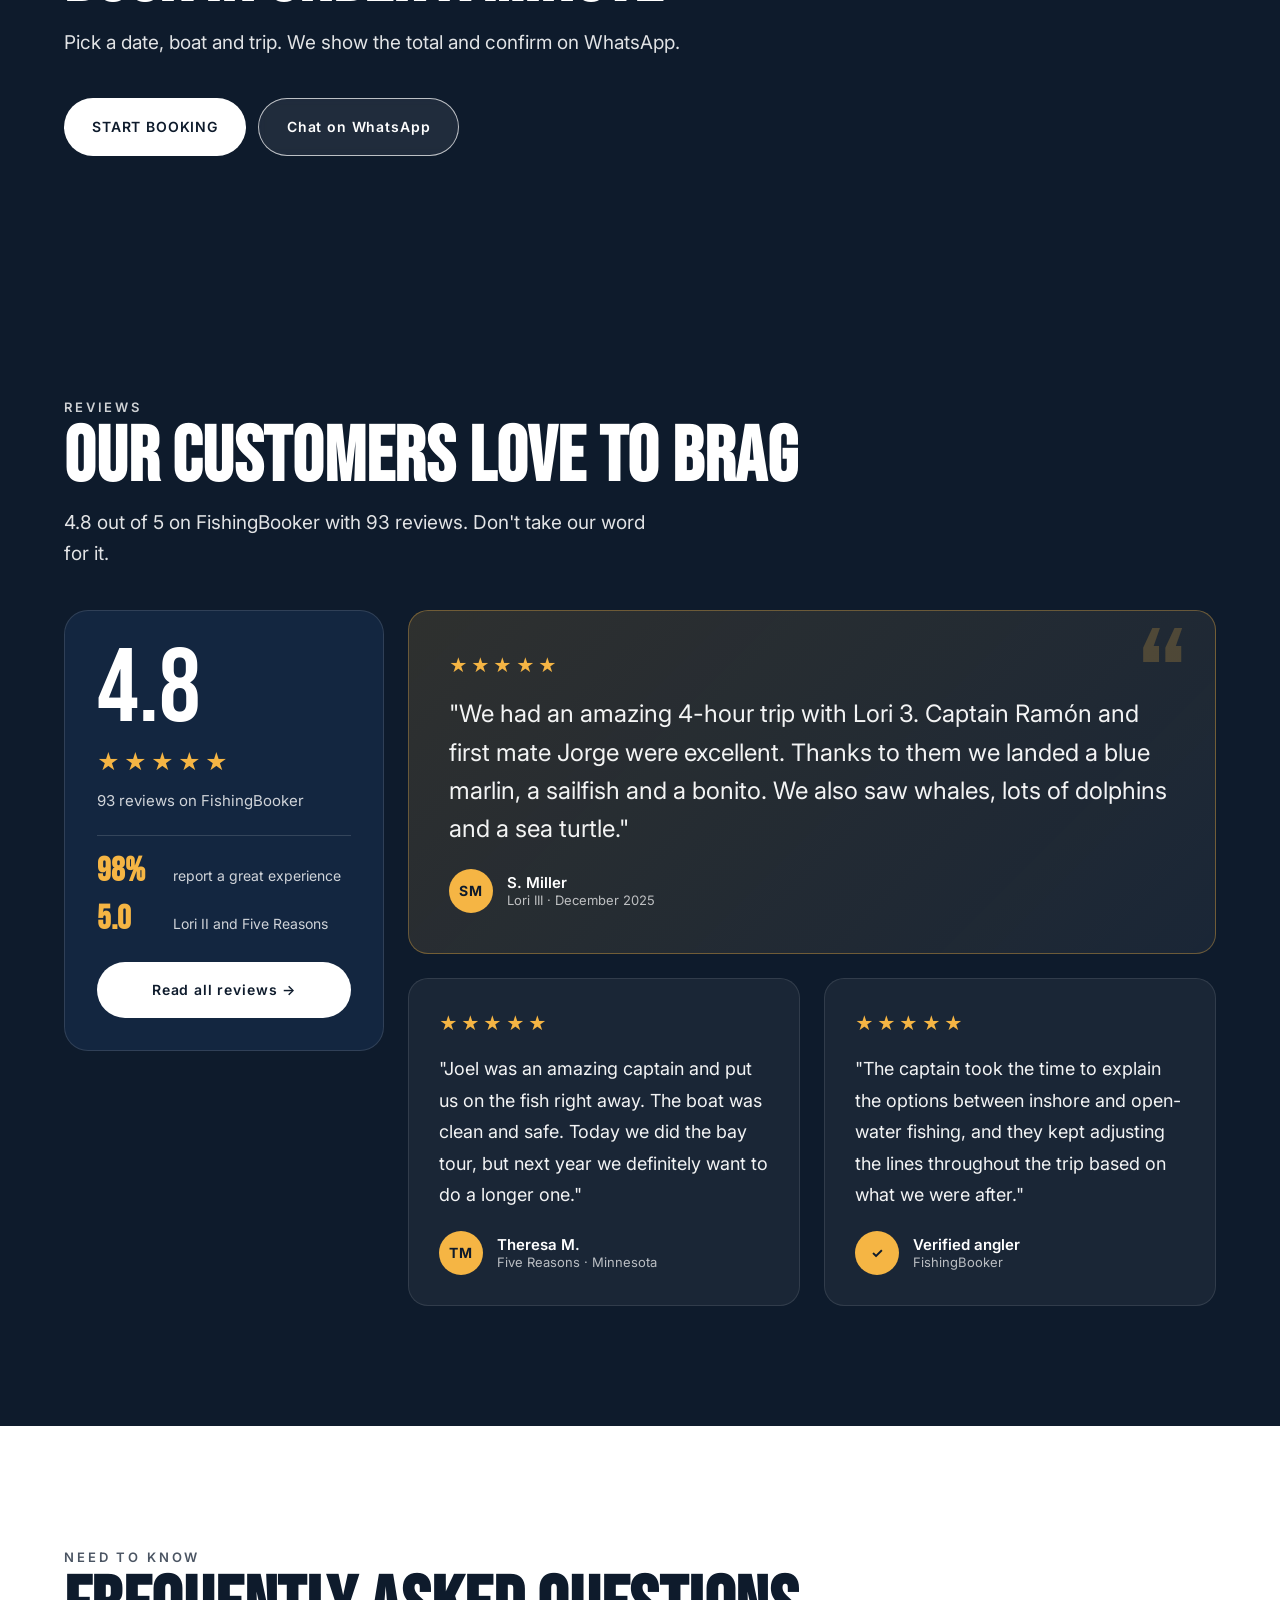
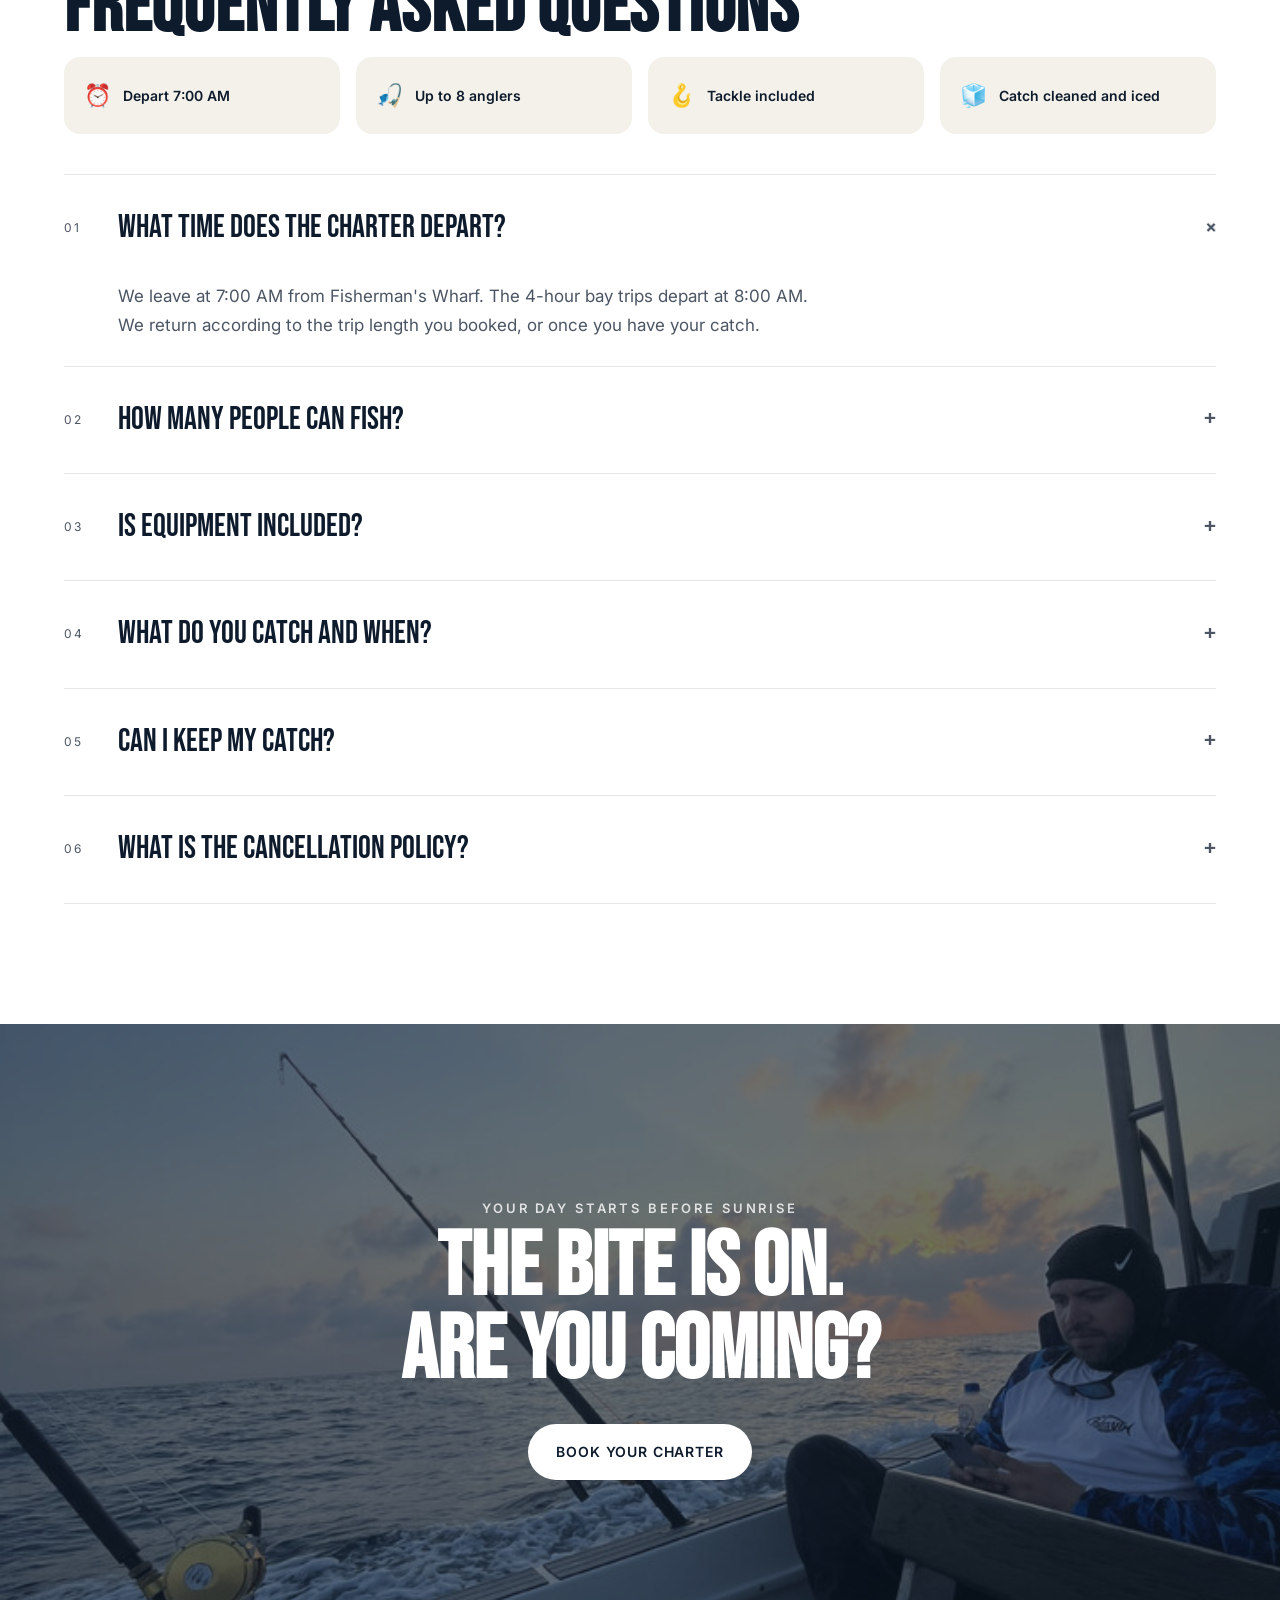
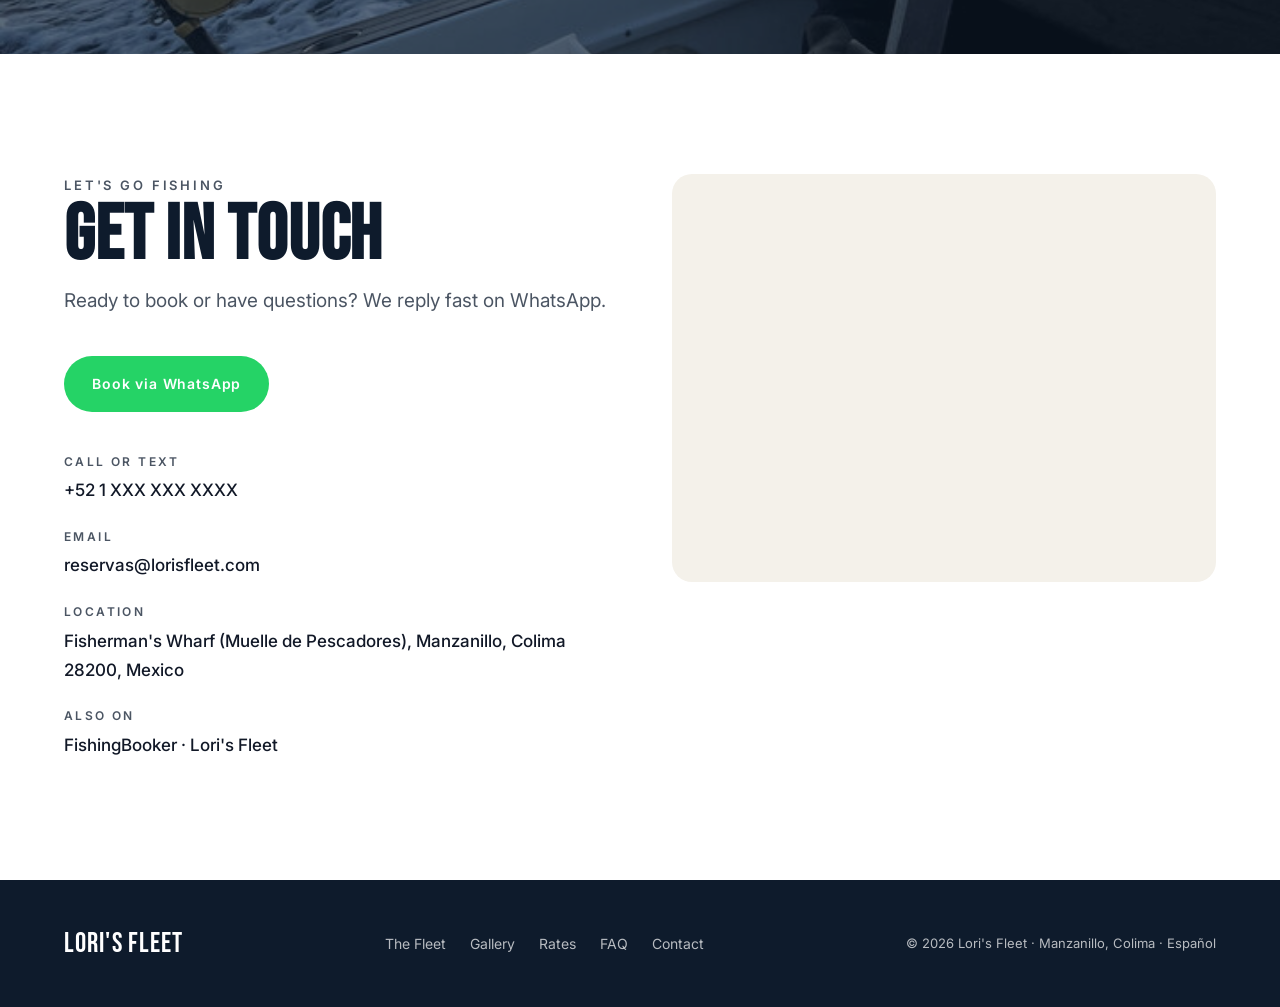
==== commit 44cd396c: "Galería: filtros por barco, ver más, subtítulos y visor con contador y swipe Co-Authored-By: Claude " ====
--- a/en/index.html
+++ b/en/index.html
@@ -175,20 +175,41 @@
     <p class="eyebrow light">STRAIGHT FROM THE WATER</p>
     <h2 class="h2 light">LIVE THE ACTION</h2>
   </div>
+  <div class="wrap g-bar">
+    <div class="g-filters" role="group">
+      <button type="button" class="g-chip active" data-f="all">All</button>
+      <button type="button" class="g-chip" data-f="lori3">Lori III</button>
+      <button type="button" class="g-chip" data-f="lori2">Lori II</button>
+      <button type="button" class="g-chip" data-f="five">Five Reasons</button>
+    </div>
+    <p class="g-count" id="gCount" aria-live="polite"></p>
+  </div>
   <div class="gallery" id="gallery">
-    <a href="../assets/fotos-fishingbooker/lori3/lori3-11.jpg" class="g-item tall"><img src="../assets/fotos-fishingbooker/lori3/lori3-11.jpg" alt="Marlin jumping next to the boat" loading="lazy"></a>
-    <a href="../assets/fotos-fishingbooker/lori2/lori2-07.jpg" class="g-item"><img src="../assets/fotos-fishingbooker/lori2/lori2-07.jpg" alt="Angler with a mahi-mahi aboard the Lori II" loading="lazy"></a>
-    <a href="../assets/fotos-fishingbooker/five-reasons/five-reasons-13.jpg" class="g-item"><img src="../assets/fotos-fishingbooker/five-reasons/five-reasons-13.jpg" alt="Group with a sailfish at the dock" loading="lazy"></a>
-    <a href="../assets/fotos-fishingbooker/lori3/lori3-13.jpg" class="g-item"><img src="../assets/fotos-fishingbooker/lori3/lori3-13.jpg" alt="Releasing a sailfish" loading="lazy"></a>
-    <a href="../assets/fotos-fishingbooker/lori2/lori2-04.jpg" class="g-item wide"><img src="../assets/fotos-fishingbooker/lori2/lori2-04.jpg" alt="Group celebrating the catch" loading="lazy"></a>
-    <a href="../assets/fotos-fishingbooker/five-reasons/five-reasons-03.jpg" class="g-item"><img src="../assets/fotos-fishingbooker/five-reasons/five-reasons-03.jpg" alt="Sunrise with the rods ready" loading="lazy"></a>
-    <a href="../assets/fotos-fishingbooker/lori3/lori3-12.jpg" class="g-item"><img src="../assets/fotos-fishingbooker/lori3/lori3-12.jpg" alt="Aerial view of the Lori III with anglers" loading="lazy"></a>
-    <a href="../assets/fotos-fishingbooker/five-reasons/five-reasons-11.jpg" class="g-item"><img src="../assets/fotos-fishingbooker/five-reasons/five-reasons-11.jpg" alt="Yellowfin tuna at night" loading="lazy"></a>
-    <a href="../assets/fotos-fishingbooker/lori2/lori2-10.jpg" class="g-item"><img src="../assets/fotos-fishingbooker/lori2/lori2-10.jpg" alt="Angler holding up a mahi-mahi" loading="lazy"></a>
-    <a href="../assets/fotos-fishingbooker/lori3/lori3-01.jpg" class="g-item"><img src="../assets/fotos-fishingbooker/lori3/lori3-01.jpg" alt="Crew with the catch of the day" loading="lazy"></a>
-    <a href="../assets/fotos-fishingbooker/five-reasons/five-reasons-12.jpg" class="g-item"><img src="../assets/fotos-fishingbooker/five-reasons/five-reasons-12.jpg" alt="Captain with a sailfish" loading="lazy"></a>
-    <a href="../assets/fotos-fishingbooker/lori2/lori2-05.jpg" class="g-item wide"><img src="../assets/fotos-fishingbooker/lori2/lori2-05.jpg" alt="Full group with a sailfish at the dock" loading="lazy"></a>
-  </div>
+    <a href="../assets/fotos-fishingbooker/lori3/lori3-11.jpg" data-boat="lori3" class="g-item tall"><img src="../assets/fotos-fishingbooker/lori3/lori3-11.jpg" alt="Marlin jumping next to the boat" loading="lazy"></a>
+    <a href="../assets/fotos-fishingbooker/lori2/lori2-07.jpg" data-boat="lori2" class="g-item"><img src="../assets/fotos-fishingbooker/lori2/lori2-07.jpg" alt="Angler with a mahi-mahi aboard the Lori II" loading="lazy"></a>
+    <a href="../assets/fotos-fishingbooker/five-reasons/five-reasons-13.jpg" data-boat="five" class="g-item"><img src="../assets/fotos-fishingbooker/five-reasons/five-reasons-13.jpg" alt="Group with a sailfish at the dock" loading="lazy"></a>
+    <a href="../assets/fotos-fishingbooker/lori3/lori3-13.jpg" data-boat="lori3" class="g-item"><img src="../assets/fotos-fishingbooker/lori3/lori3-13.jpg" alt="Releasing a sailfish" loading="lazy"></a>
+    <a href="../assets/fotos-fishingbooker/lori2/lori2-04.jpg" data-boat="lori2" class="g-item wide"><img src="../assets/fotos-fishingbooker/lori2/lori2-04.jpg" alt="Group celebrating the catch" loading="lazy"></a>
+    <a href="../assets/fotos-fishingbooker/five-reasons/five-reasons-03.jpg" data-boat="five" class="g-item"><img src="../assets/fotos-fishingbooker/five-reasons/five-reasons-03.jpg" alt="Sunrise with the rods ready" loading="lazy"></a>
+    <a href="../assets/fotos-fishingbooker/lori3/lori3-12.jpg" data-boat="lori3" class="g-item"><img src="../assets/fotos-fishingbooker/lori3/lori3-12.jpg" alt="Aerial view of the Lori III with anglers" loading="lazy"></a>
+    <a href="../assets/fotos-fishingbooker/five-reasons/five-reasons-11.jpg" data-boat="five" class="g-item"><img src="../assets/fotos-fishingbooker/five-reasons/five-reasons-11.jpg" alt="Yellowfin tuna at night" loading="lazy"></a>
+    <a href="../assets/fotos-fishingbooker/lori2/lori2-10.jpg" data-boat="lori2" class="g-item"><img src="../assets/fotos-fishingbooker/lori2/lori2-10.jpg" alt="Angler holding up a mahi-mahi" loading="lazy"></a>
+    <a href="../assets/fotos-fishingbooker/lori3/lori3-01.jpg" data-boat="lori3" class="g-item"><img src="../assets/fotos-fishingbooker/lori3/lori3-01.jpg" alt="Crew with the catch of the day" loading="lazy"></a>
+    <a href="../assets/fotos-fishingbooker/five-reasons/five-reasons-12.jpg" data-boat="five" class="g-item"><img src="../assets/fotos-fishingbooker/five-reasons/five-reasons-12.jpg" alt="Captain with a sailfish" loading="lazy"></a>
+    <a href="../assets/fotos-fishingbooker/lori2/lori2-05.jpg" data-boat="lori2" class="g-item wide"><img src="../assets/fotos-fishingbooker/lori2/lori2-05.jpg" alt="Full group with a sailfish at the dock" loading="lazy"></a>
+    <a href="../assets/fotos-fishingbooker/lori3/lori3-09.jpg" data-boat="lori3" class="g-item extra"><img src="../assets/fotos-fishingbooker/lori3/lori3-09.jpg" alt="Anglers at the stern of the Lori III" loading="lazy"></a>
+    <a href="../assets/fotos-fishingbooker/lori3/lori3-10.jpg" data-boat="lori3" class="g-item extra wide"><img src="../assets/fotos-fishingbooker/lori3/lori3-10.jpg" alt="Group with a sailfish aboard the Lori III" loading="lazy"></a>
+    <a href="../assets/fotos-fishingbooker/lori3/lori3-07.jpg" data-boat="lori3" class="g-item extra"><img src="../assets/fotos-fishingbooker/lori3/lori3-07.jpg" alt="Group enjoying the day on board" loading="lazy"></a>
+    <a href="../assets/fotos-fishingbooker/lori3/lori3-04.jpg" data-boat="lori3" class="g-item extra"><img src="../assets/fotos-fishingbooker/lori3/lori3-04.jpg" alt="Lori III docked at the pier" loading="lazy"></a>
+    <a href="../assets/fotos-fishingbooker/five-reasons/five-reasons-01.jpg" data-boat="five" class="g-item extra tall"><img src="../assets/fotos-fishingbooker/five-reasons/five-reasons-01.jpg" alt="Angler with a mahi-mahi on board" loading="lazy"></a>
+    <a href="../assets/fotos-fishingbooker/five-reasons/five-reasons-04.jpg" data-boat="five" class="g-item extra"><img src="../assets/fotos-fishingbooker/five-reasons/five-reasons-04.jpg" alt="Five Reasons with the rods ready" loading="lazy"></a>
+    <a href="../assets/fotos-fishingbooker/five-reasons/five-reasons-06.jpg" data-boat="five" class="g-item extra"><img src="../assets/fotos-fishingbooker/five-reasons/five-reasons-06.jpg" alt="Five Reasons heading to the banks" loading="lazy"></a>
+    <a href="../assets/fotos-fishingbooker/five-reasons/five-reasons-10.jpg" data-boat="five" class="g-item extra"><img src="../assets/fotos-fishingbooker/five-reasons/five-reasons-10.jpg" alt="Five Reasons wake on the way back" loading="lazy"></a>
+    <a href="../assets/fotos-fishingbooker/lori2/lori2-01.jpg" data-boat="lori2" class="g-item extra"><img src="../assets/fotos-fishingbooker/lori2/lori2-01.jpg" alt="Couple celebrating aboard the Lori II" loading="lazy"></a>
+    <a href="../assets/fotos-fishingbooker/lori2/lori2-02.jpg" data-boat="lori2" class="g-item extra"><img src="../assets/fotos-fishingbooker/lori2/lori2-02.jpg" alt="Lori II at the pier" loading="lazy"></a>
+    <a href="../assets/fotos-fishingbooker/lori2/lori2-03.jpg" data-boat="lori2" class="g-item extra wide"><img src="../assets/fotos-fishingbooker/lori2/lori2-03.jpg" alt="Lori II off Manzanillo" loading="lazy"></a>
+  </div>
+  <div class="wrap g-more"><button type="button" class="btn btn-ghost" id="gMore" data-more="See more photos" data-less="See fewer">See more photos</button></div>
 </section>
 
 <!-- PRICING -->
@@ -440,6 +461,7 @@
   <button class="lb-close" id="lbClose" aria-label="Close">×</button>
   <button class="lb-prev" id="lbPrev" aria-label="Previous">‹</button>
   <img id="lbImg" alt="">
+  <div class="lb-info"><p class="lb-cap" id="lbCap"></p><p class="lb-n" id="lbN"></p></div>
   <button class="lb-next" id="lbNext" aria-label="Next">›</button>
 </div>
 
--- a/styles.css
+++ b/styles.css
@@ -104,7 +104,7 @@
 .specs dd{margin:4px 0 0;font-weight:600;color:var(--navy);line-height:1.35}
 
 /* gallery */
-.gallery{display:grid;grid-template-columns:repeat(4,1fr);grid-auto-rows:260px;gap:8px;padding:0 24px;max-width:1400px;margin:0 auto}
+.gallery{display:grid;grid-template-columns:repeat(4,1fr);grid-auto-rows:260px;grid-auto-flow:dense;gap:8px;padding:0 24px;max-width:1400px;margin:0 auto}
 .g-item{position:relative;overflow:hidden;border-radius:10px;background:var(--navy-2)}
 .g-item img{width:100%;height:100%;object-fit:cover;transition:transform .6s,filter .3s}
 .g-item:hover img{transform:scale(1.05);filter:brightness(1.08)}
@@ -382,3 +382,25 @@
 .bk-alt{display:block;text-align:center;margin-top:14px;font-size:14px;color:var(--muted);text-decoration:underline;cursor:pointer}
 @media (max-width:520px){.bk-head{padding:26px 22px 22px}.bk-body{padding:22px 20px 26px}.bk-title{font-size:38px}.bk-opts.c3{grid-template-columns:1fr}.bk{border-radius:22px}}
 @media (prefers-reduced-motion:reduce){.bk,.bk-ov{transition:none}}
+
+/* galería */
+.g-bar{display:flex;align-items:center;justify-content:space-between;gap:16px;flex-wrap:wrap;margin:8px auto 28px}
+.g-filters{display:flex;gap:8px;flex-wrap:wrap}
+.g-chip{border:1.5px solid rgba(255,255,255,.28);background:transparent;color:#fff;font:inherit;font-size:14px;font-weight:600;padding:10px 20px;border-radius:999px;cursor:pointer;transition:background .2s,color .2s,border-color .2s}
+.g-chip:hover{border-color:#fff}
+.g-chip.active{background:var(--accent);border-color:var(--accent);color:var(--navy)}
+.g-count{margin:0;font-size:14px;color:rgba(255,255,255,.7)}
+.g-item.g-hide{display:none}
+.g-item::after{content:"";position:absolute;inset:0;background:linear-gradient(to top,rgba(14,27,44,.75),transparent 55%);opacity:0;transition:opacity .3s}
+.g-item:hover::after,.g-item:focus-visible::after{opacity:1}
+.g-item::before{content:"\2922";position:absolute;right:12px;top:12px;z-index:2;width:36px;height:36px;border-radius:50%;background:rgba(14,27,44,.7);color:#fff;display:grid;place-items:center;font-size:18px;opacity:0;transform:scale(.8);transition:opacity .25s,transform .25s}
+.g-item:hover::before,.g-item:focus-visible::before{opacity:1;transform:none}
+.g-more{display:flex;justify-content:center;margin-top:32px}
+.g-more[hidden],#gMore[hidden]{display:none}
+.lightbox img{transition:opacity .2s}
+.lightbox img.swap{opacity:.25}
+.lb-info{position:absolute;left:0;right:0;bottom:0;padding:20px 24px 24px;text-align:center;color:#fff;background:linear-gradient(to top,rgba(5,10,18,.85),transparent);pointer-events:none}
+.lb-cap{margin:0 0 4px;font-size:16px;font-weight:500}
+.lb-n{margin:0;font-size:13px;letter-spacing:.14em;color:rgba(255,255,255,.7)}
+.lightbox button:hover{opacity:1}
+@media (max-width:768px){.g-bar{margin-bottom:20px}.g-chip{padding:9px 16px;font-size:13px}.lightbox img{max-height:76vh}}
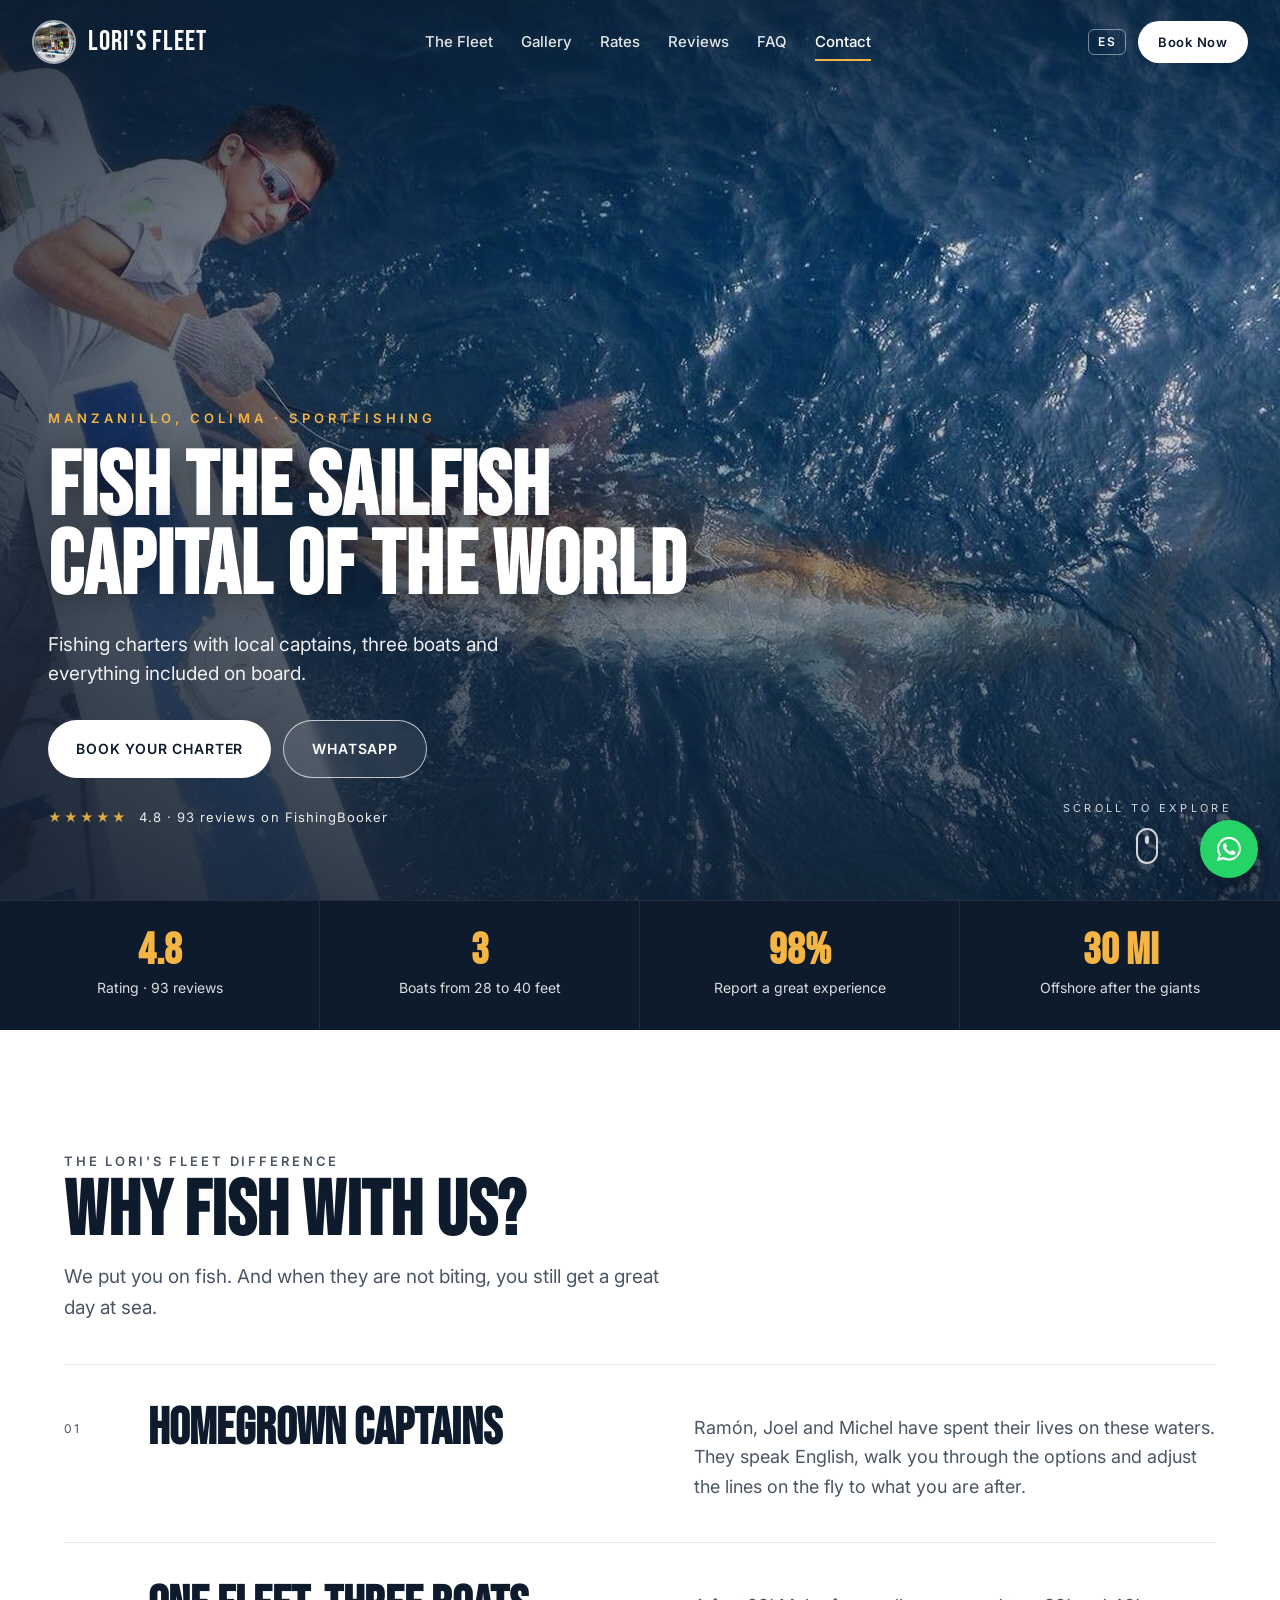
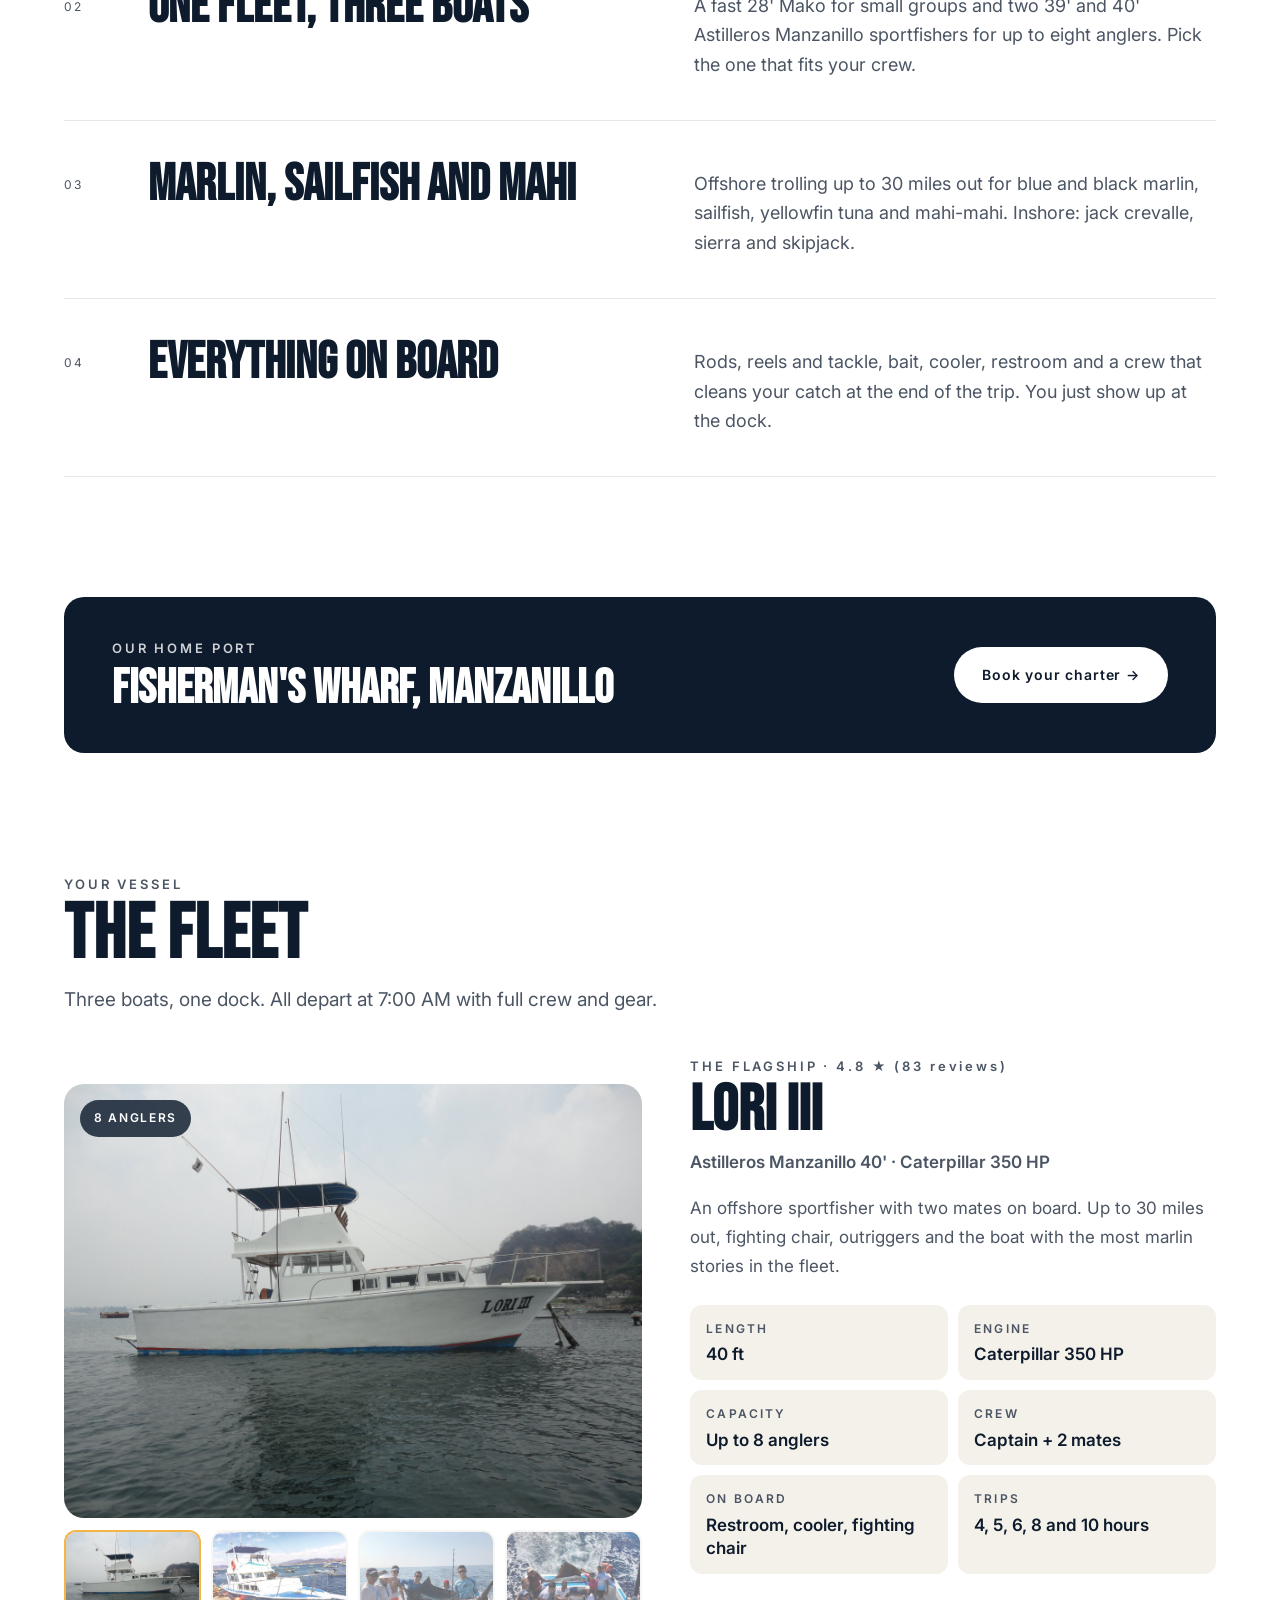
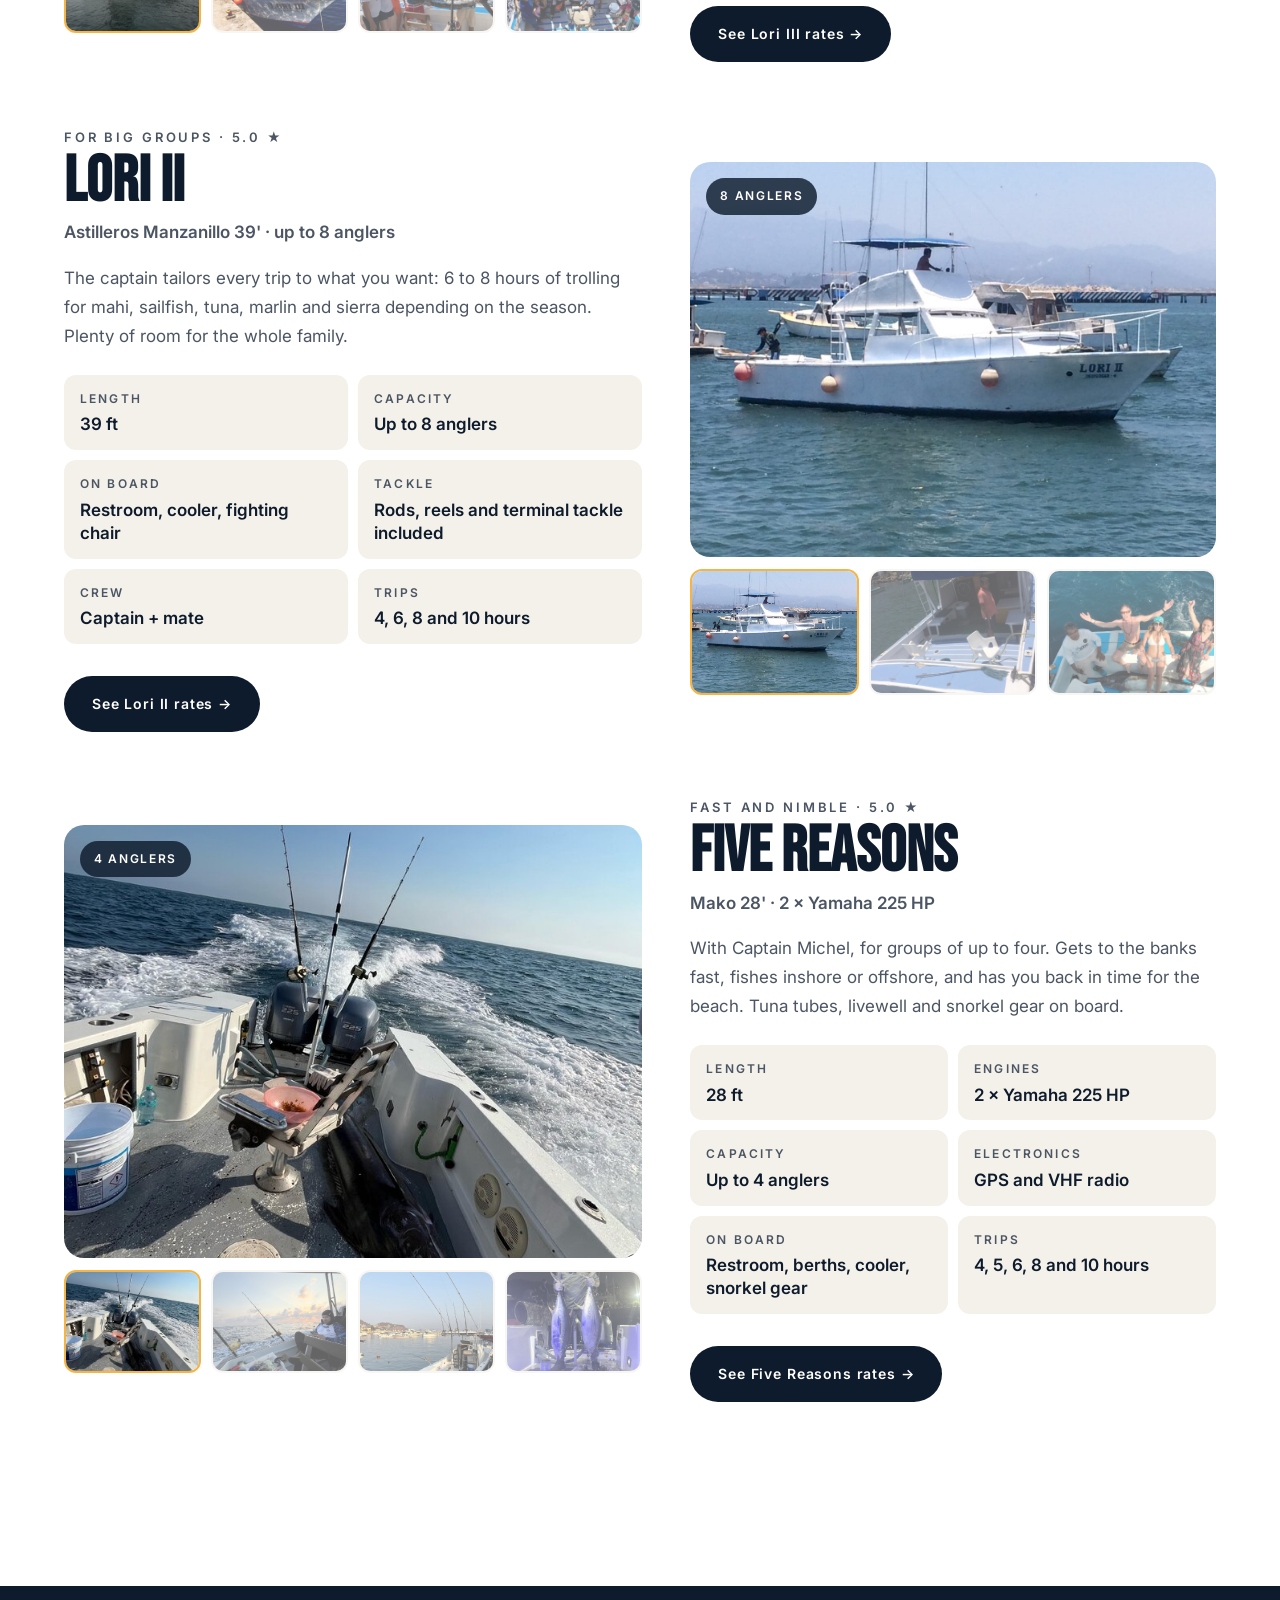
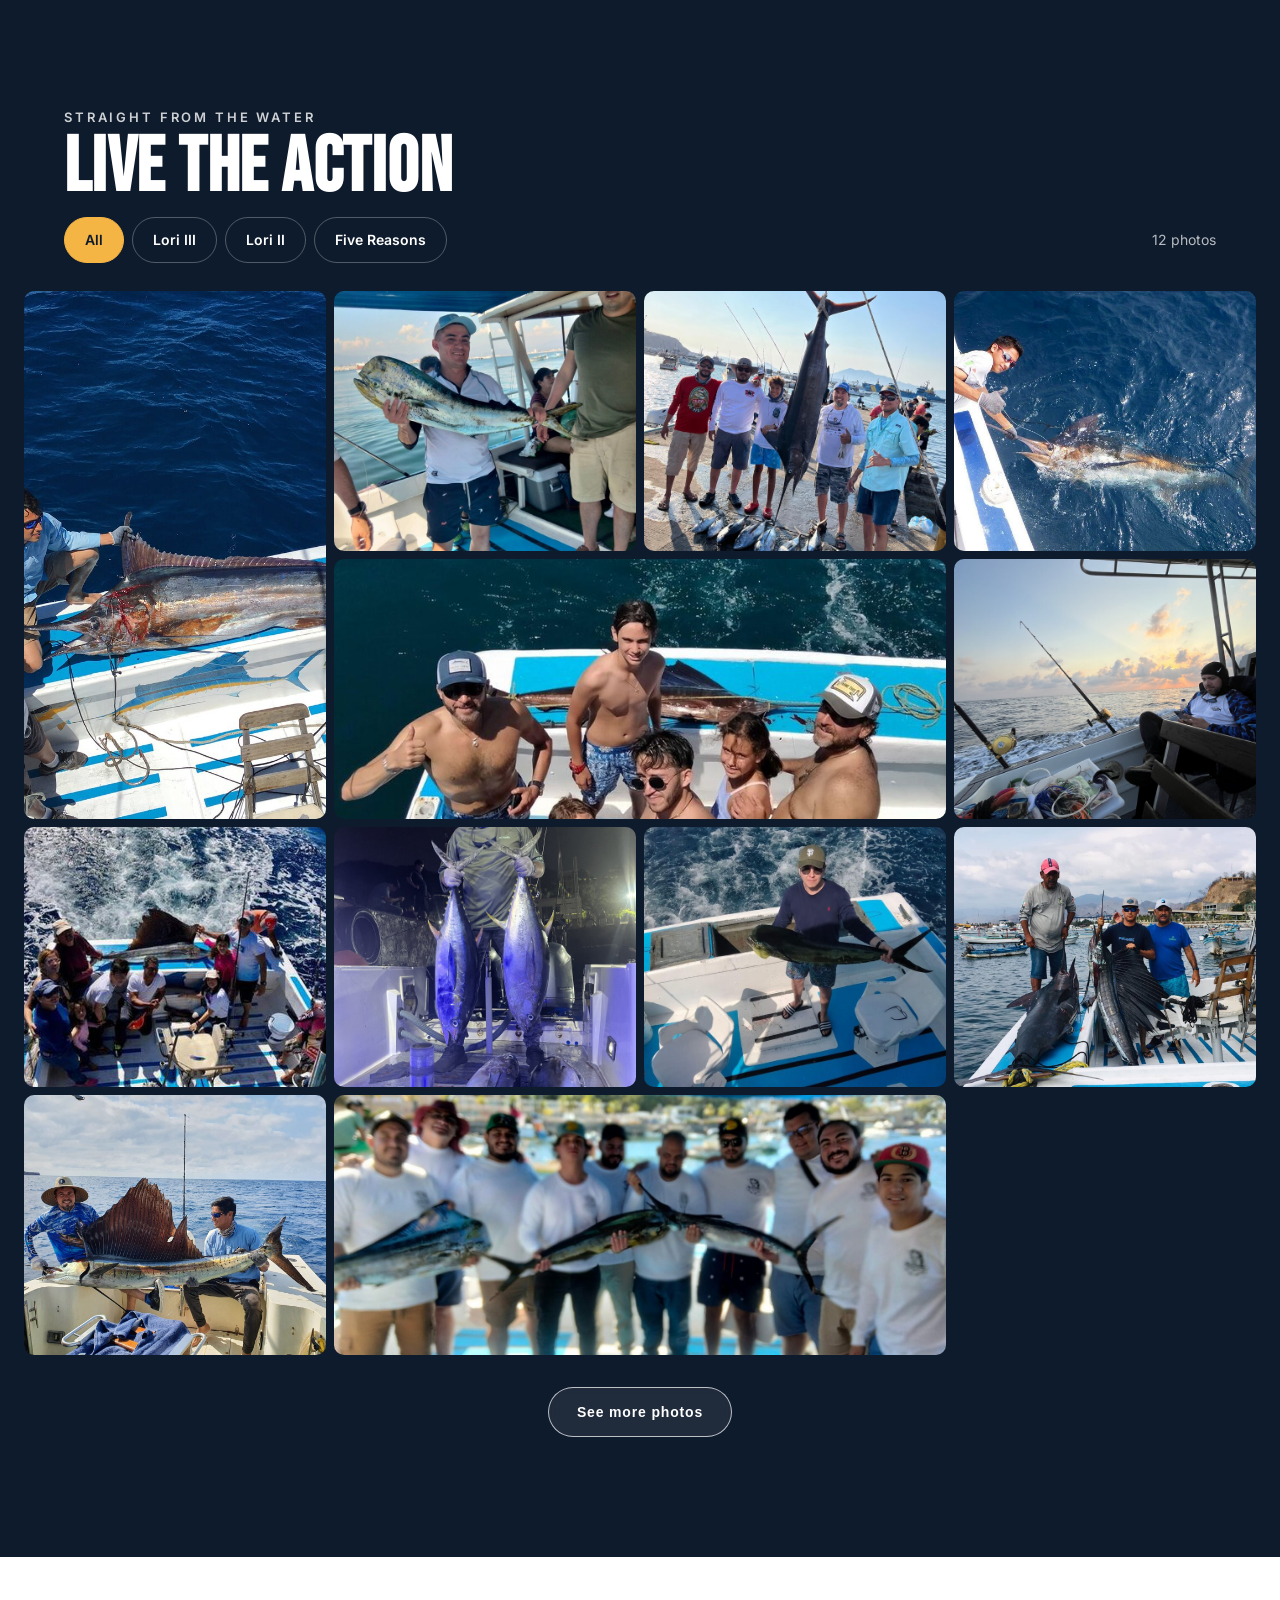
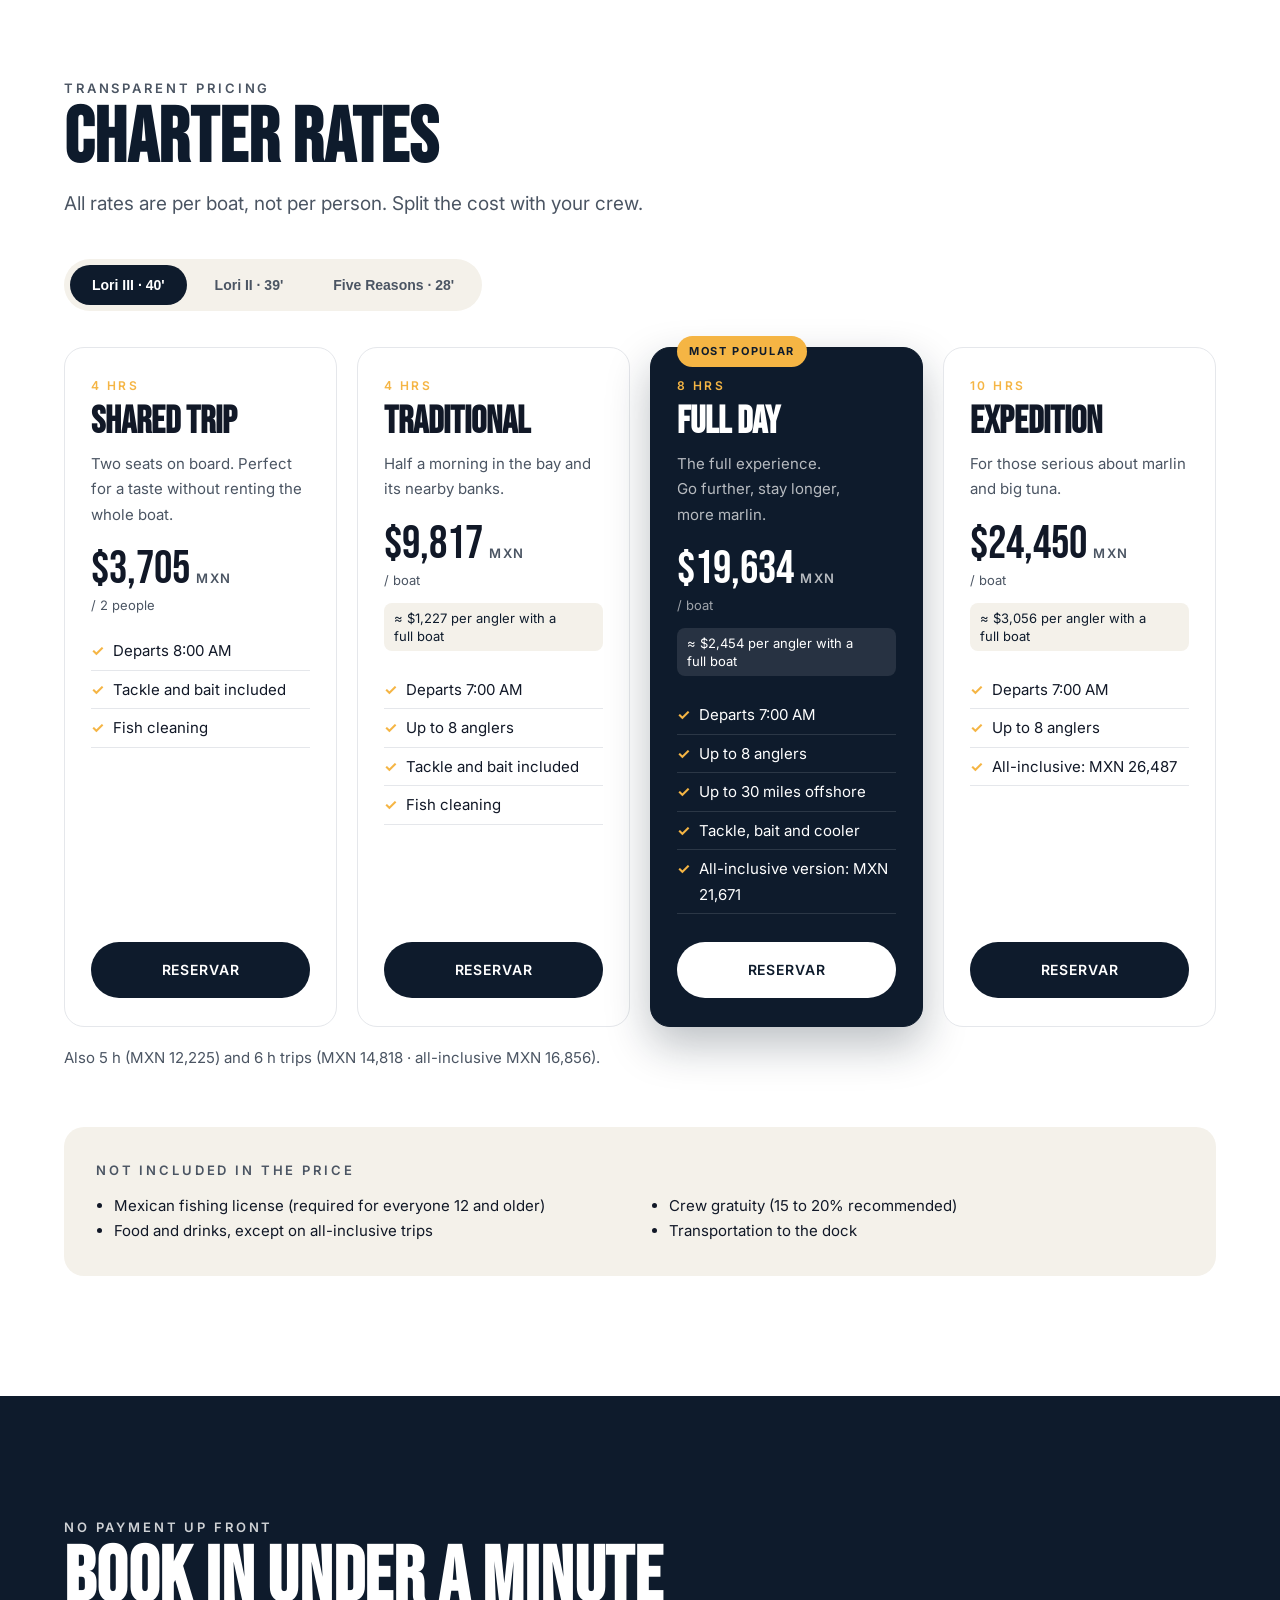
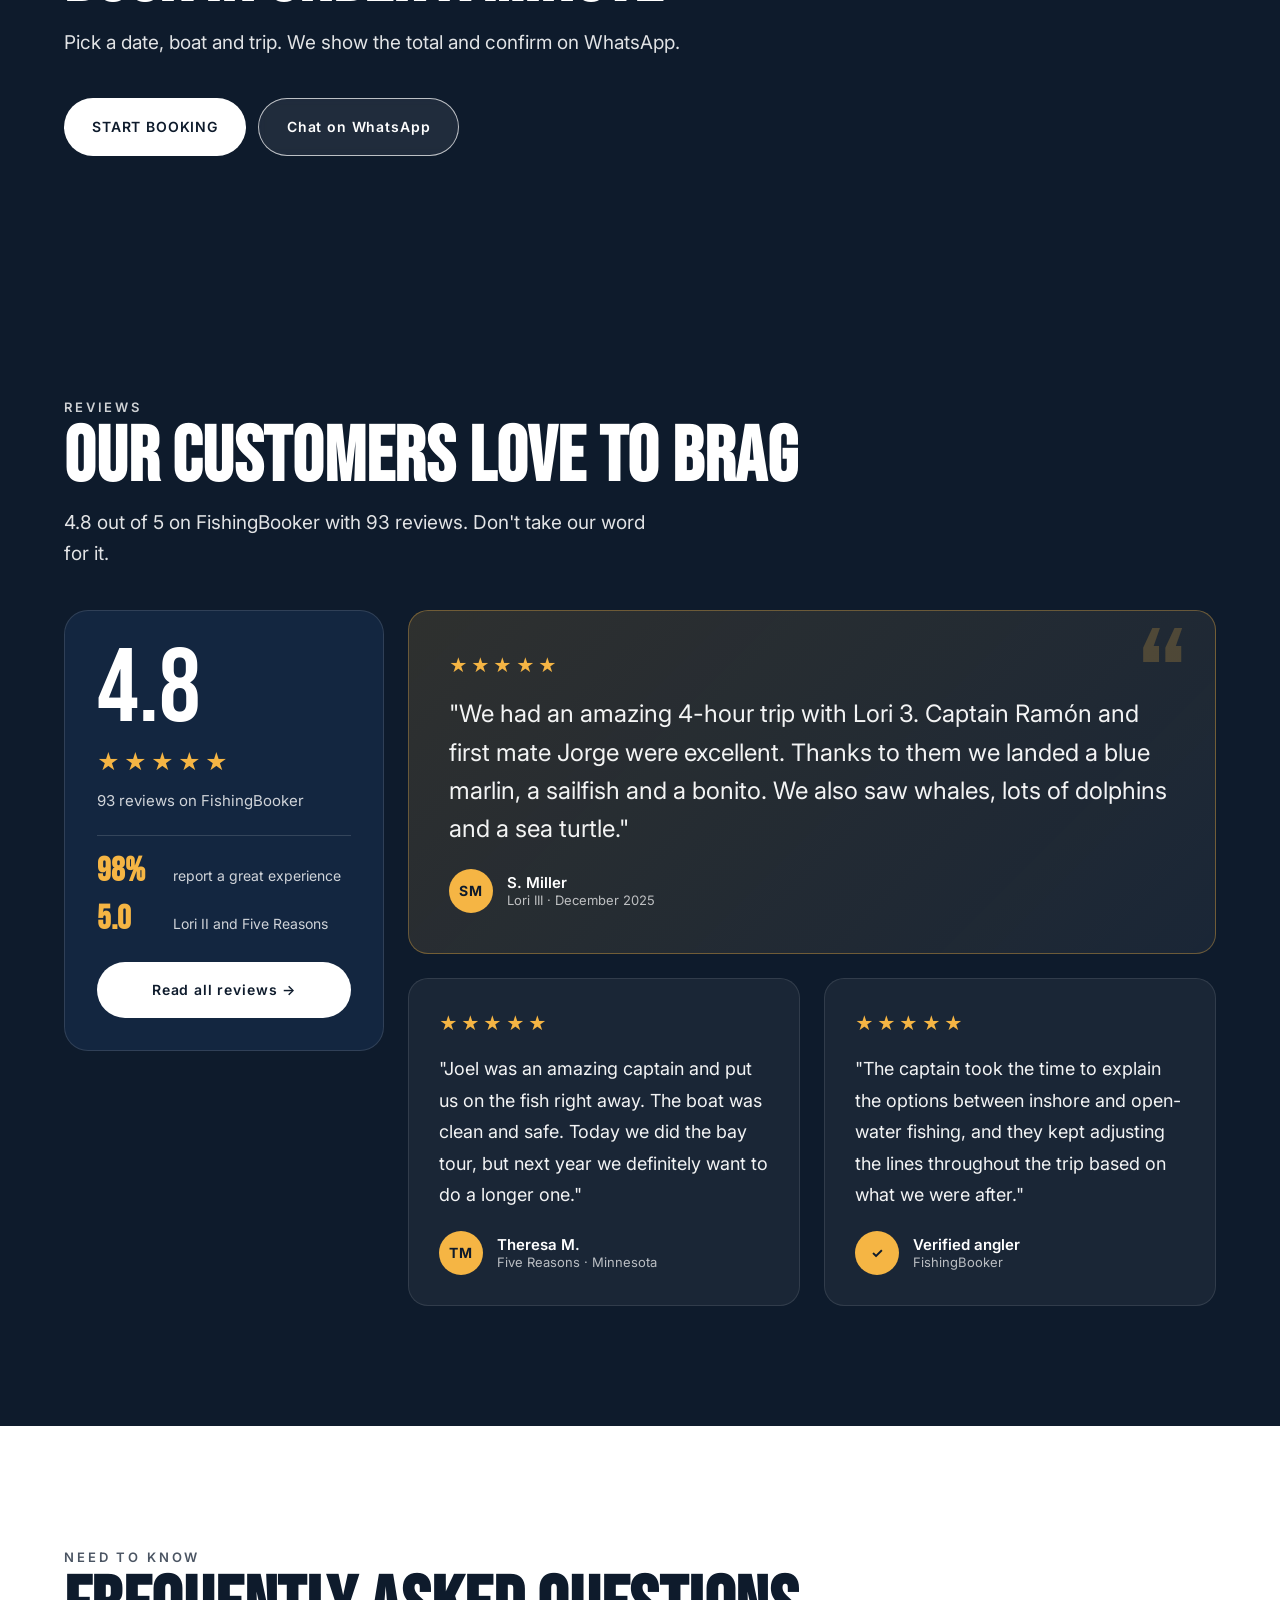
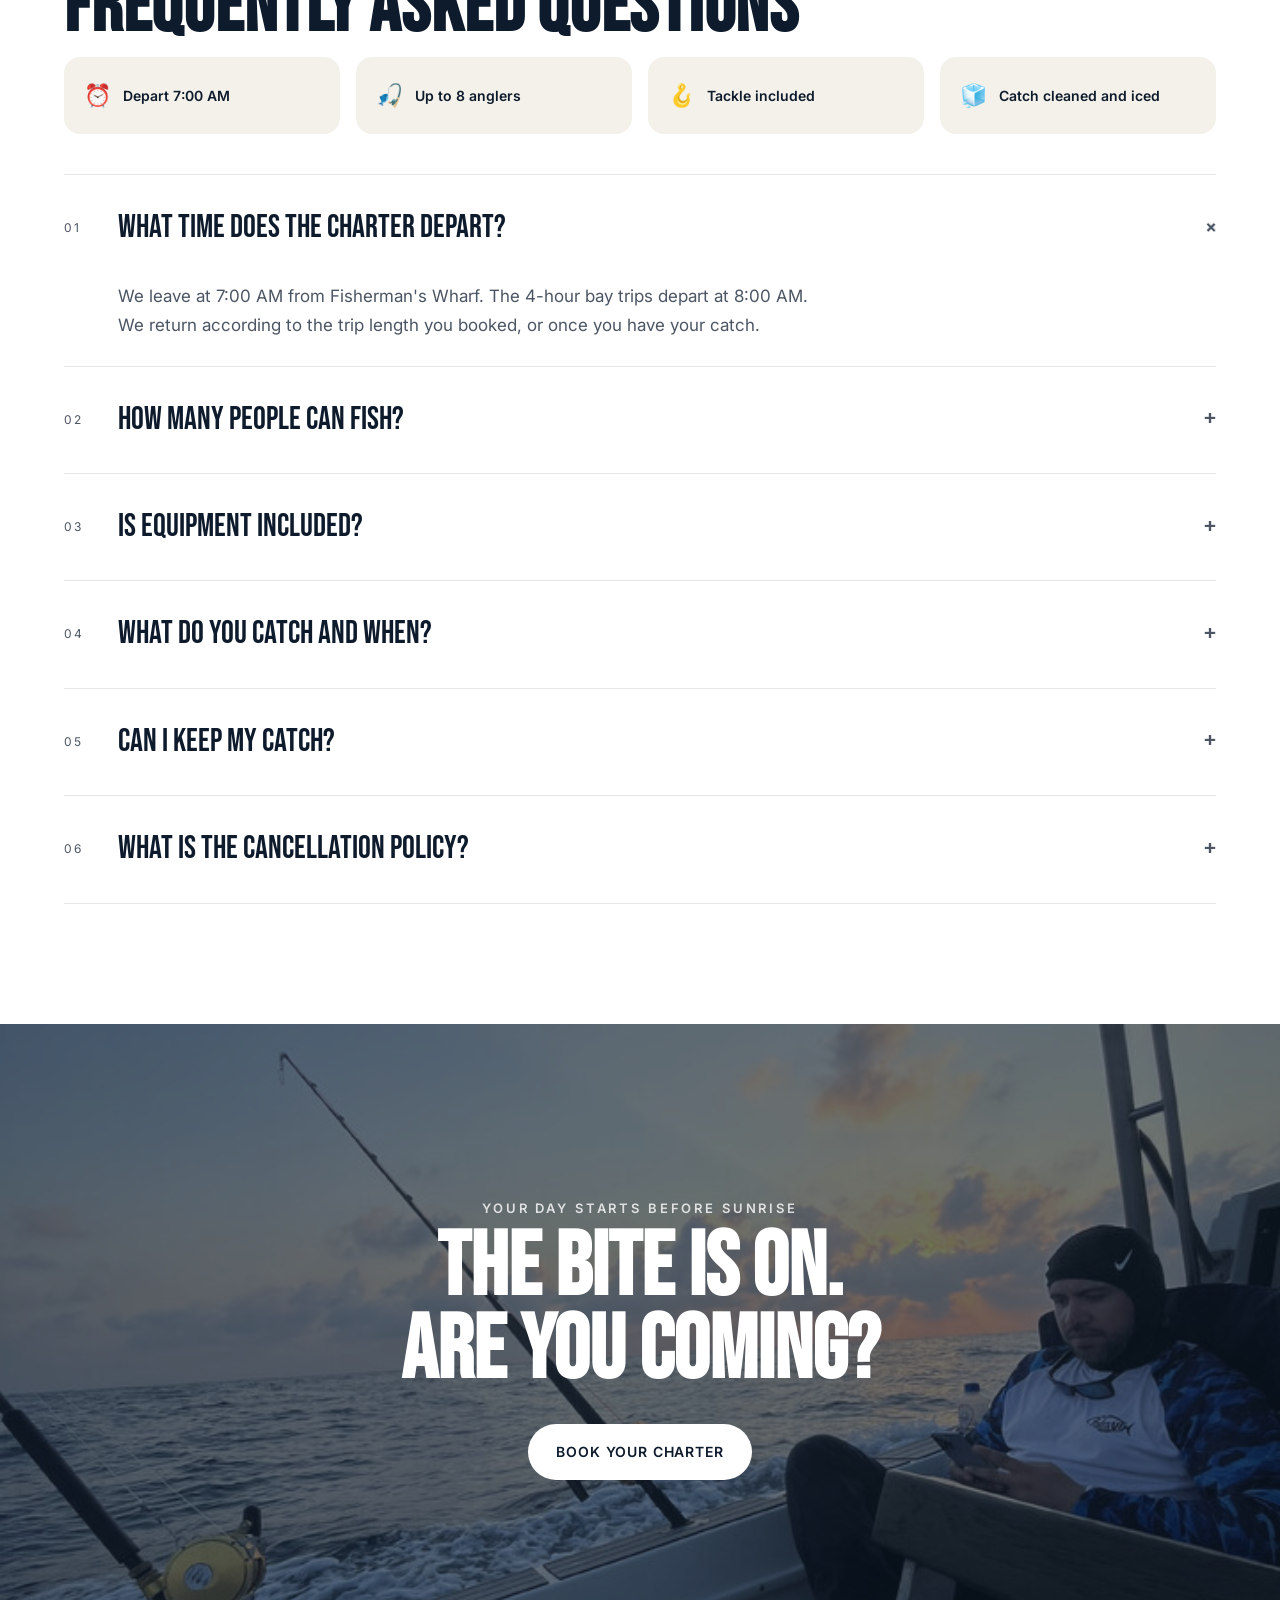
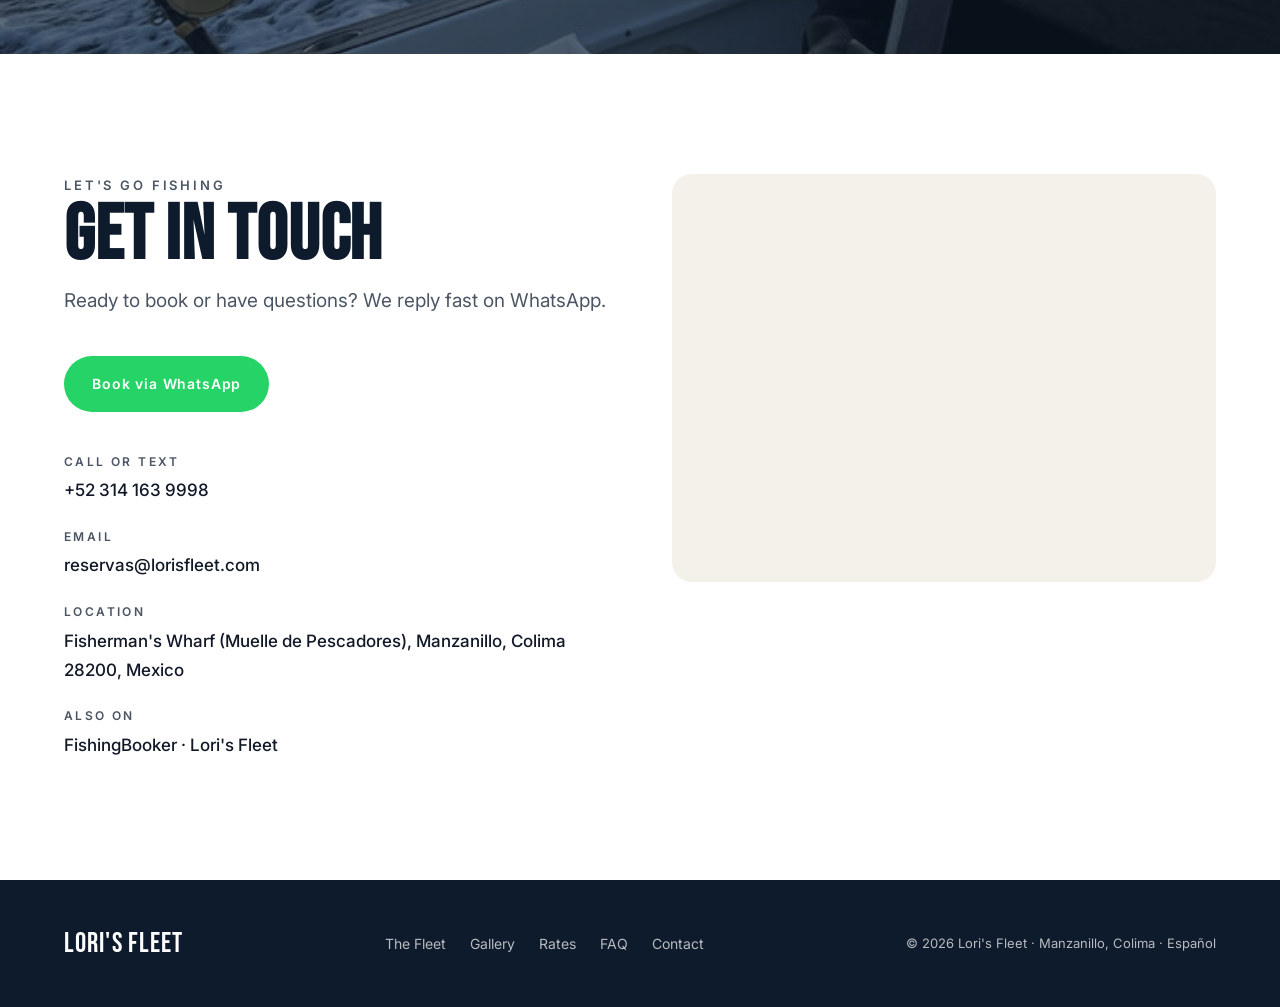
==== commit 79986e29: "Número real de WhatsApp y teléfono Co-Authored-By: Claude Sonnet 5.5 <noreply@anthropic.com>" ====
--- a/en/index.html
+++ b/en/index.html
@@ -45,7 +45,7 @@
     <p class="hero-sub">Fishing charters with local captains, three boats and everything included on board.</p>
     <div class="hero-cta">
       <a href="#reservar" class="btn btn-light">BOOK YOUR CHARTER</a>
-      <a href="https://wa.me/521XXXXXXXXXX?text=Hi%2C%20I%27d%20like%20to%20book%20a%20charter%20with%20Lori%27s%20Fleet" class="btn btn-ghost" target="_blank" rel="noopener">WHATSAPP</a>
+      <a href="https://wa.me/523141639998?text=Hi%2C%20I%27d%20like%20to%20book%20a%20charter%20with%20Lori%27s%20Fleet" class="btn btn-ghost" target="_blank" rel="noopener">WHATSAPP</a>
     </div>
     <p class="hero-rating"><span class="stars">★★★★★</span> 4.8 · 93 reviews on FishingBooker</p>
   </div>
@@ -348,7 +348,7 @@
     <p class="lead light">Pick a date, boat and trip. We show the total and confirm on WhatsApp.</p>
     <div class="book-cta">
       <a href="#reservar" class="btn btn-light" data-book>START BOOKING</a>
-      <a class="btn btn-ghost" href="https://wa.me/521XXXXXXXXXX?text=Hi%2C%20I%27d%20like%20to%20book%20a%20charter%20with%20Lori%27s%20Fleet" target="_blank" rel="noopener">Chat on WhatsApp</a>
+      <a class="btn btn-ghost" href="https://wa.me/523141639998?text=Hi%2C%20I%27d%20like%20to%20book%20a%20charter%20with%20Lori%27s%20Fleet" target="_blank" rel="noopener">Chat on WhatsApp</a>
     </div>
   </div>
 </section>
@@ -431,9 +431,9 @@
       <p class="eyebrow">LET'S GO FISHING</p>
       <h2 class="h2">GET IN TOUCH</h2>
       <p class="lead">Ready to book or have questions? We reply fast on WhatsApp.</p>
-      <a class="btn btn-wa" href="https://wa.me/521XXXXXXXXXX?text=Hi%2C%20I%27d%20like%20to%20book%20a%20charter%20with%20Lori%27s%20Fleet" target="_blank" rel="noopener">Book via WhatsApp</a>
+      <a class="btn btn-wa" href="https://wa.me/523141639998?text=Hi%2C%20I%27d%20like%20to%20book%20a%20charter%20with%20Lori%27s%20Fleet" target="_blank" rel="noopener">Book via WhatsApp</a>
       <dl class="contact-list">
-        <div><dt>CALL OR TEXT</dt><dd><a href="tel:+521XXXXXXXXXX">+52 1 XXX XXX XXXX</a></dd></div>
+        <div><dt>CALL OR TEXT</dt><dd><a href="tel:+523141639998">+52 314 163 9998</a></dd></div>
         <div><dt>EMAIL</dt><dd><a href="mailto:reservas@lorisfleet.com">reservas@lorisfleet.com</a></dd></div>
         <div><dt>LOCATION</dt><dd>Fisherman's Wharf (Muelle de Pescadores), Manzanillo, Colima 28200, Mexico</dd></div>
         <div><dt>ALSO ON</dt><dd><a href="https://fishingbooker.com/profile/view/292811" target="_blank" rel="noopener">FishingBooker · Lori's Fleet</a></dd></div>
@@ -453,7 +453,7 @@
   </div>
 </footer>
 
-<a class="wa-float" href="https://wa.me/521XXXXXXXXXX" target="_blank" rel="noopener" aria-label="WhatsApp">
+<a class="wa-float" href="https://wa.me/523141639998" target="_blank" rel="noopener" aria-label="WhatsApp">
   <svg viewBox="0 0 32 32" width="30" height="30" fill="#fff"><path d="M16 3C9 3 3.3 8.6 3.3 15.6c0 2.4.7 4.7 1.9 6.7L3 29l6.9-2.1c1.9 1 4 1.5 6.1 1.5 7 0 12.7-5.6 12.7-12.6S23 3 16 3zm0 23c-1.9 0-3.8-.5-5.4-1.5l-.4-.2-4.1 1.3 1.3-3.9-.3-.4a10.3 10.3 0 0 1-1.7-5.7C5.4 9.9 10.2 5.3 16 5.3s10.6 4.6 10.6 10.3S21.8 26 16 26zm5.8-7.7c-.3-.2-1.9-.9-2.2-1s-.5-.2-.7.2-.8 1-1 1.2-.4.2-.7.1a8.6 8.6 0 0 1-4.3-3.7c-.3-.6.3-.5.9-1.7.1-.2 0-.4 0-.6l-1-2.4c-.3-.6-.5-.5-.7-.5h-.6c-.2 0-.6.1-.9.4s-1.2 1.1-1.2 2.8 1.2 3.3 1.4 3.5c.2.2 2.4 3.6 5.8 5 2.1.9 3 1 4 .8.6-.1 1.9-.8 2.2-1.5.3-.8.3-1.4.2-1.5l-.6-.3z"/></svg>
 </a>
 
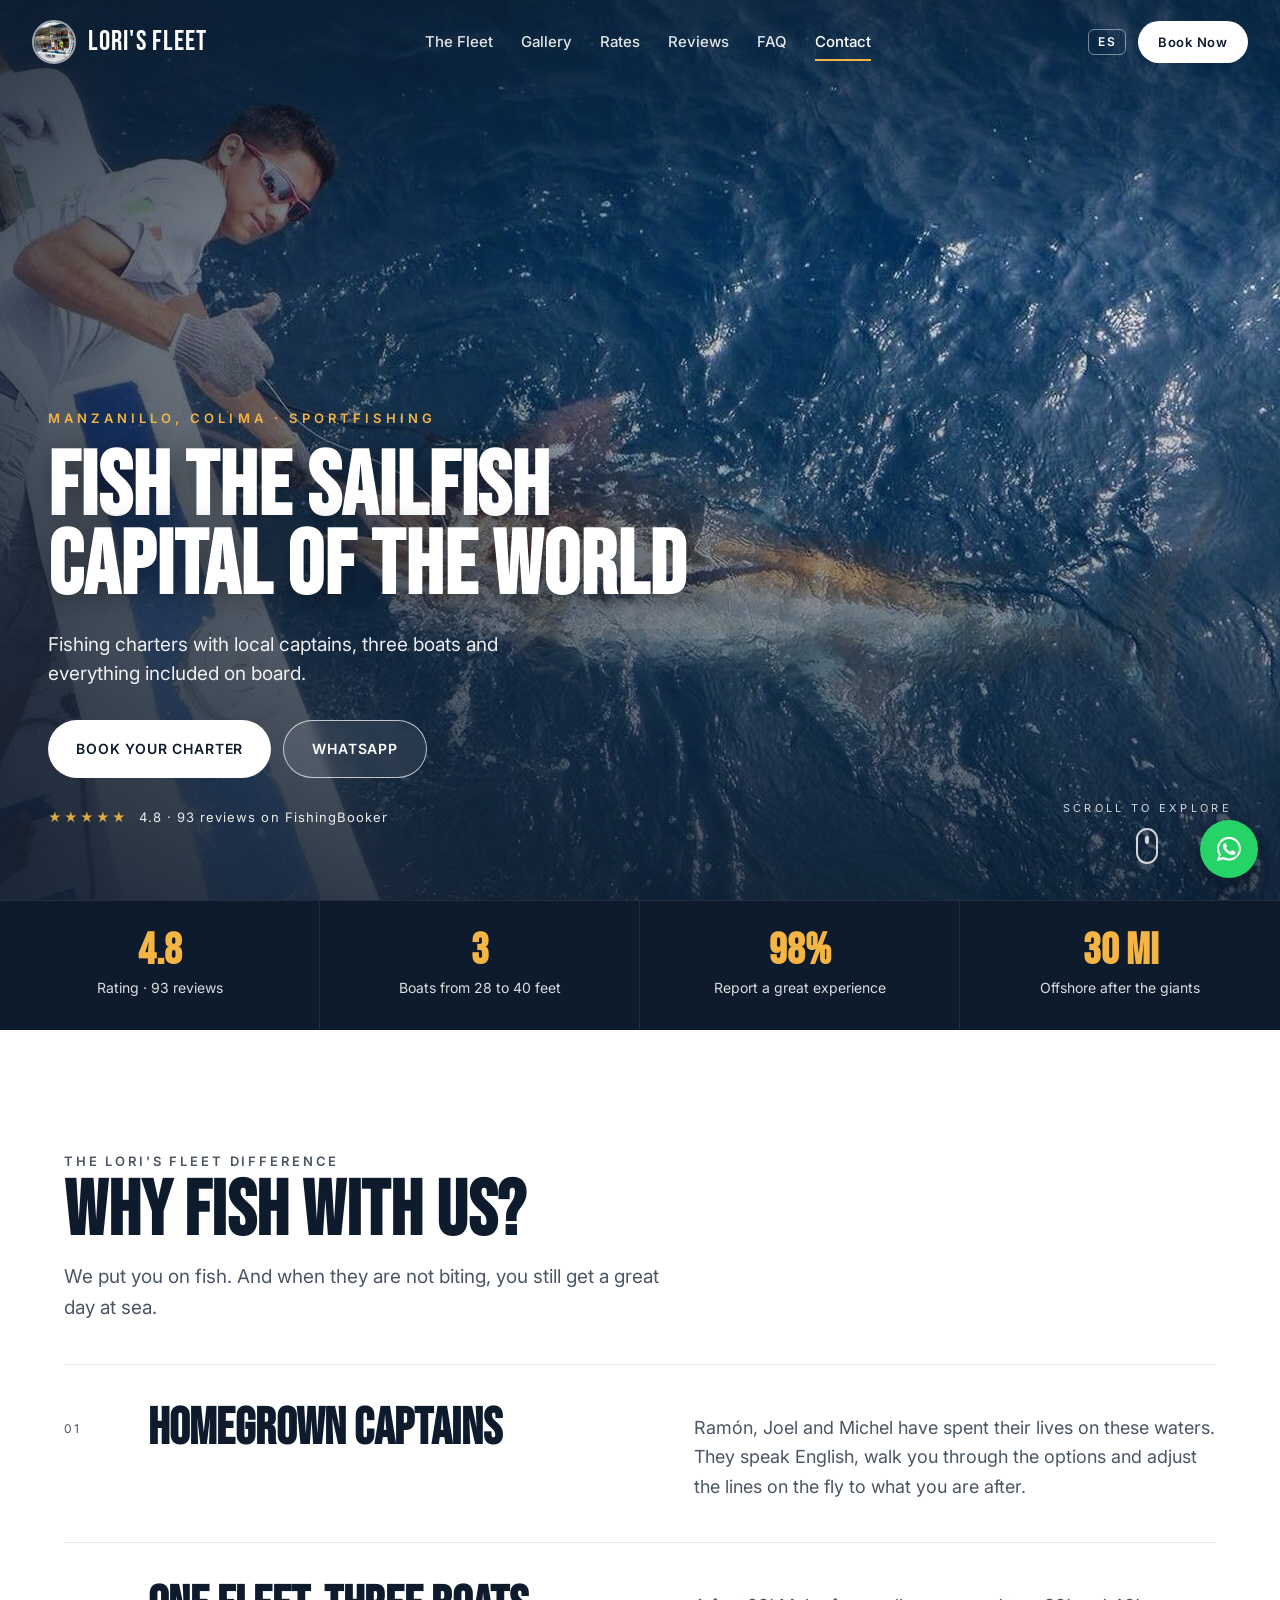
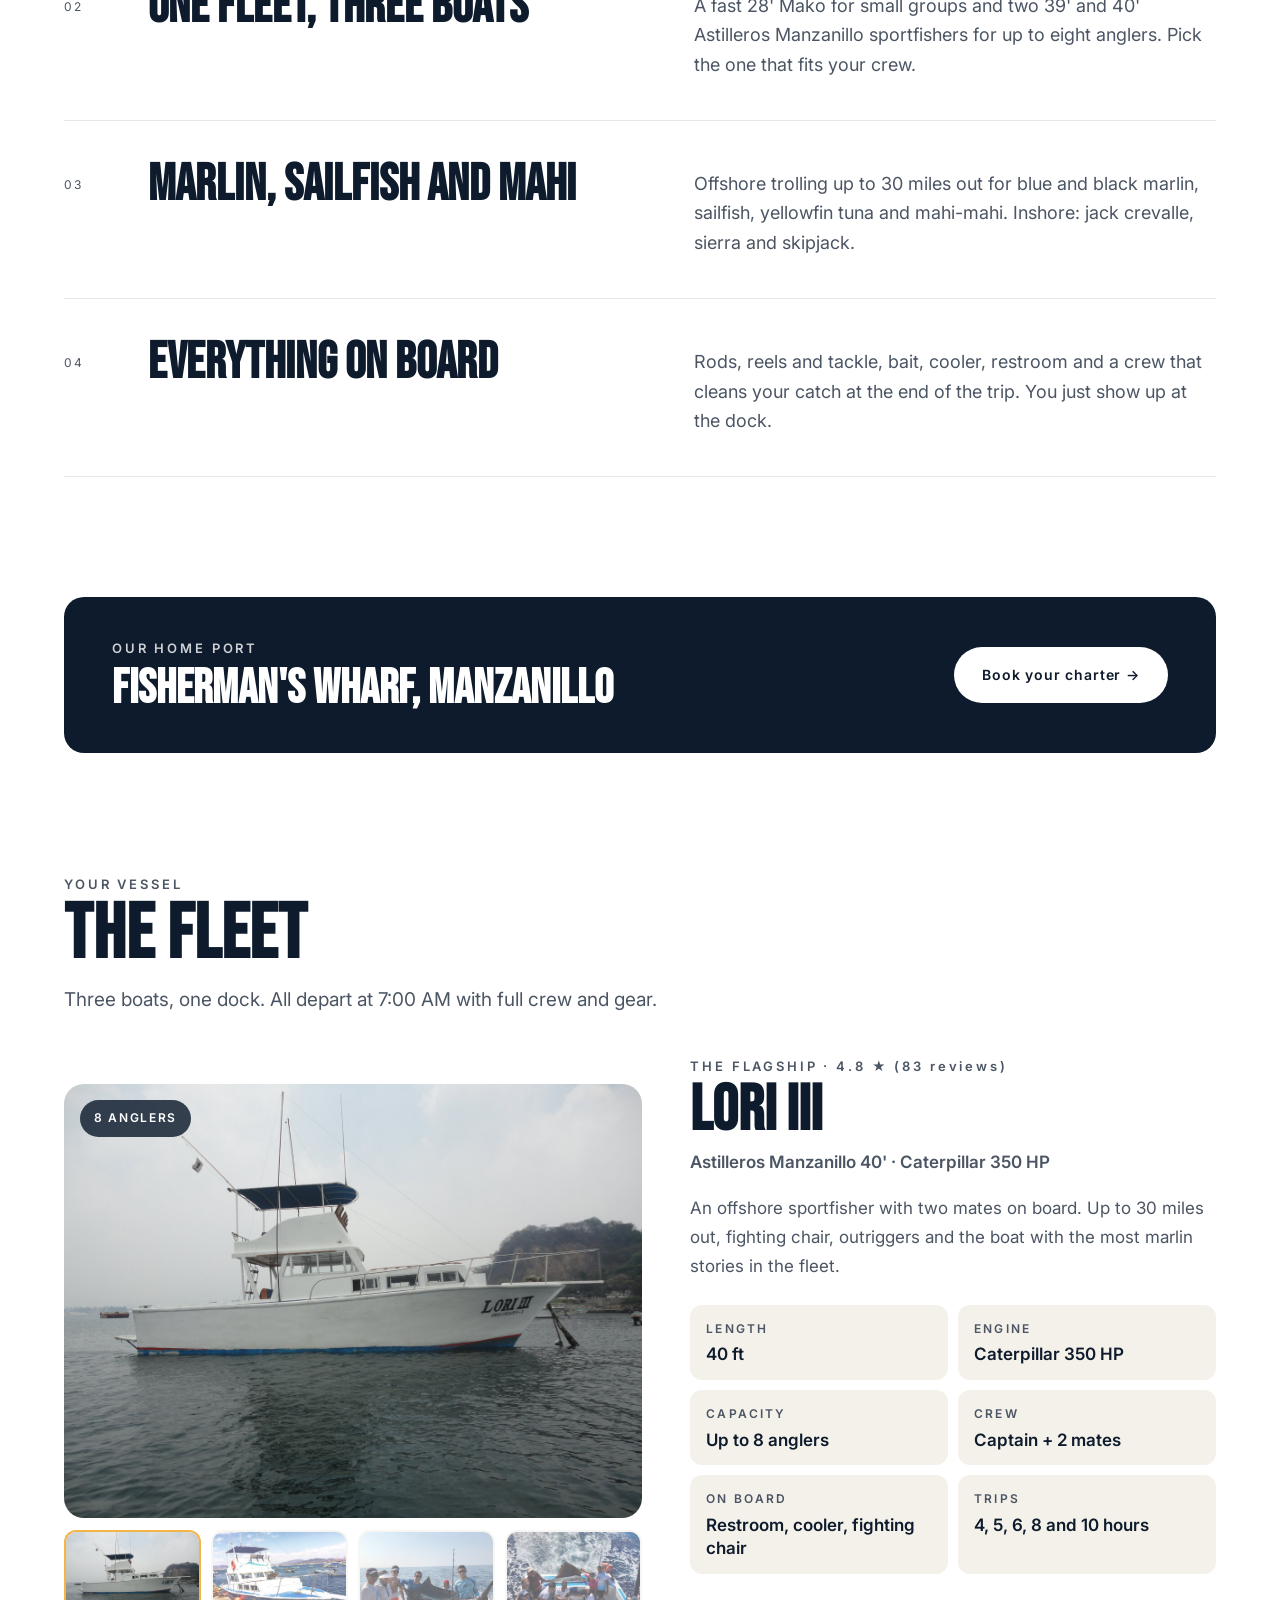
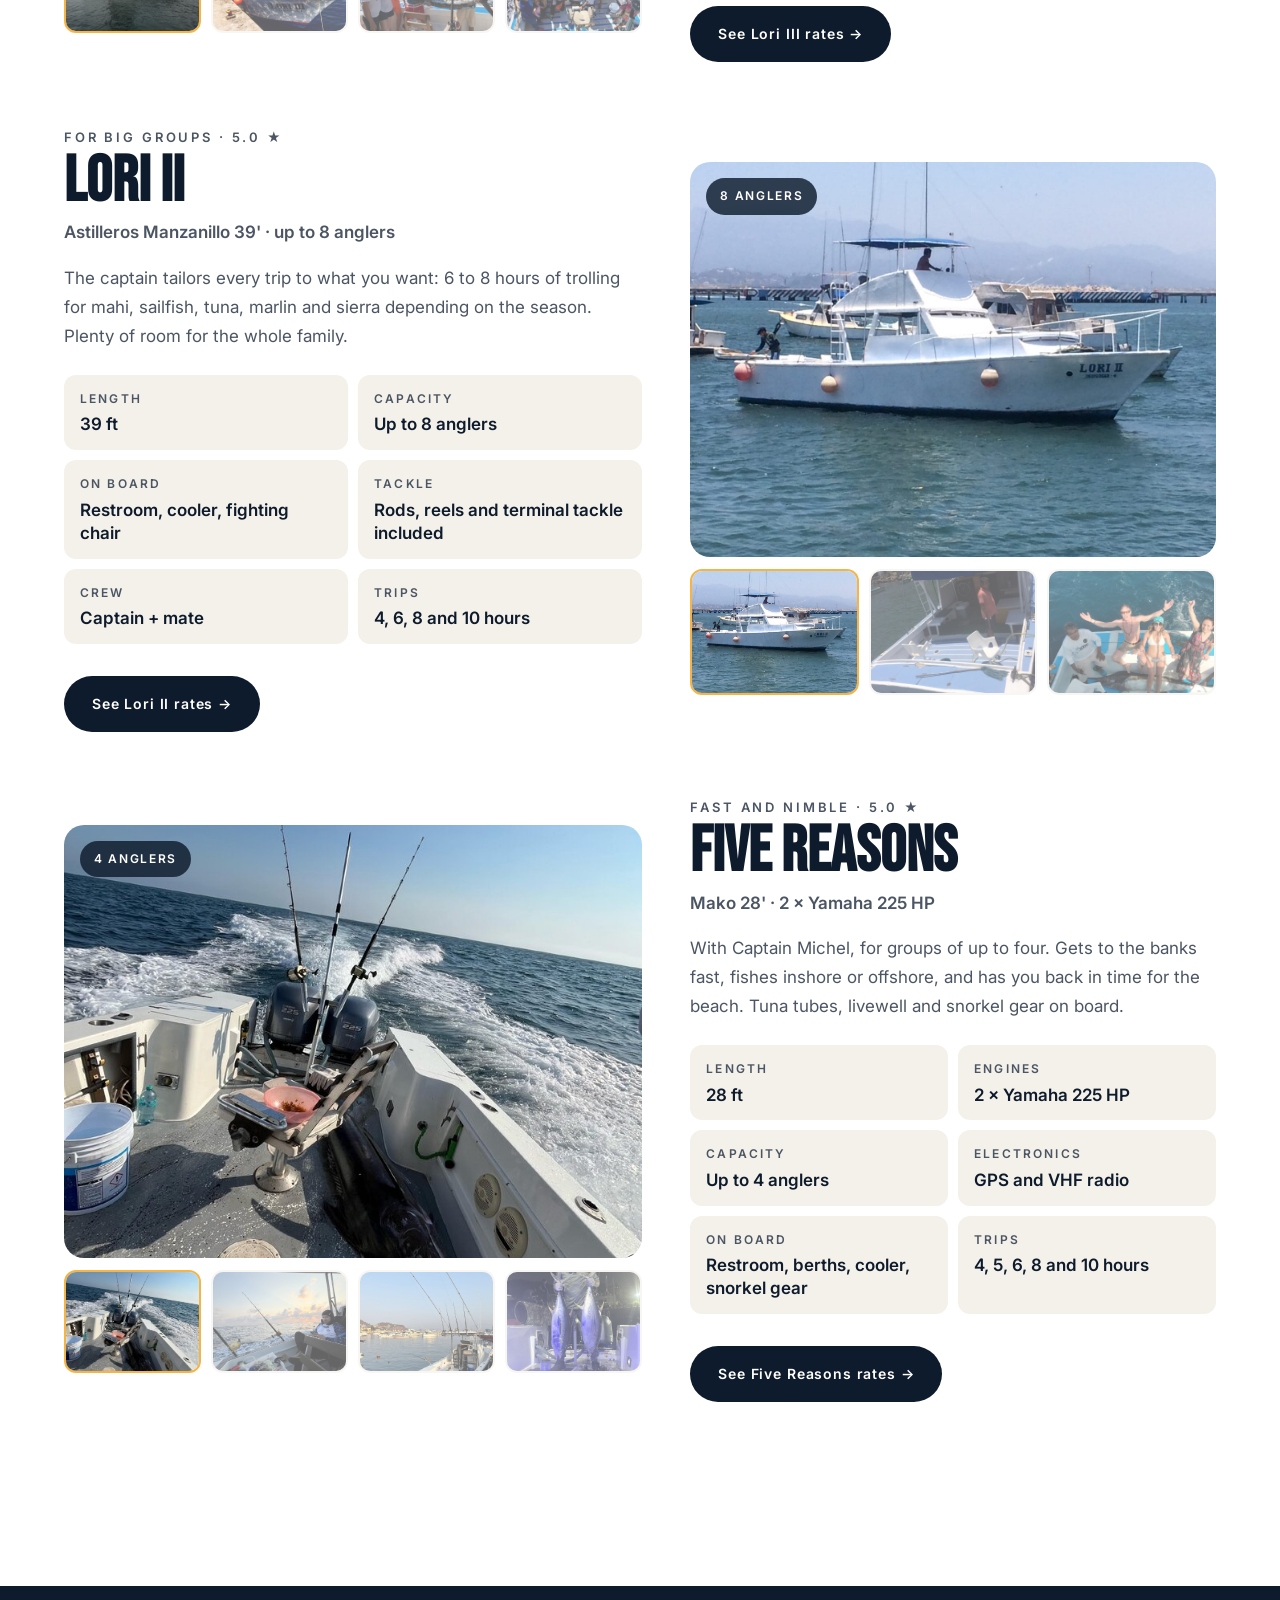
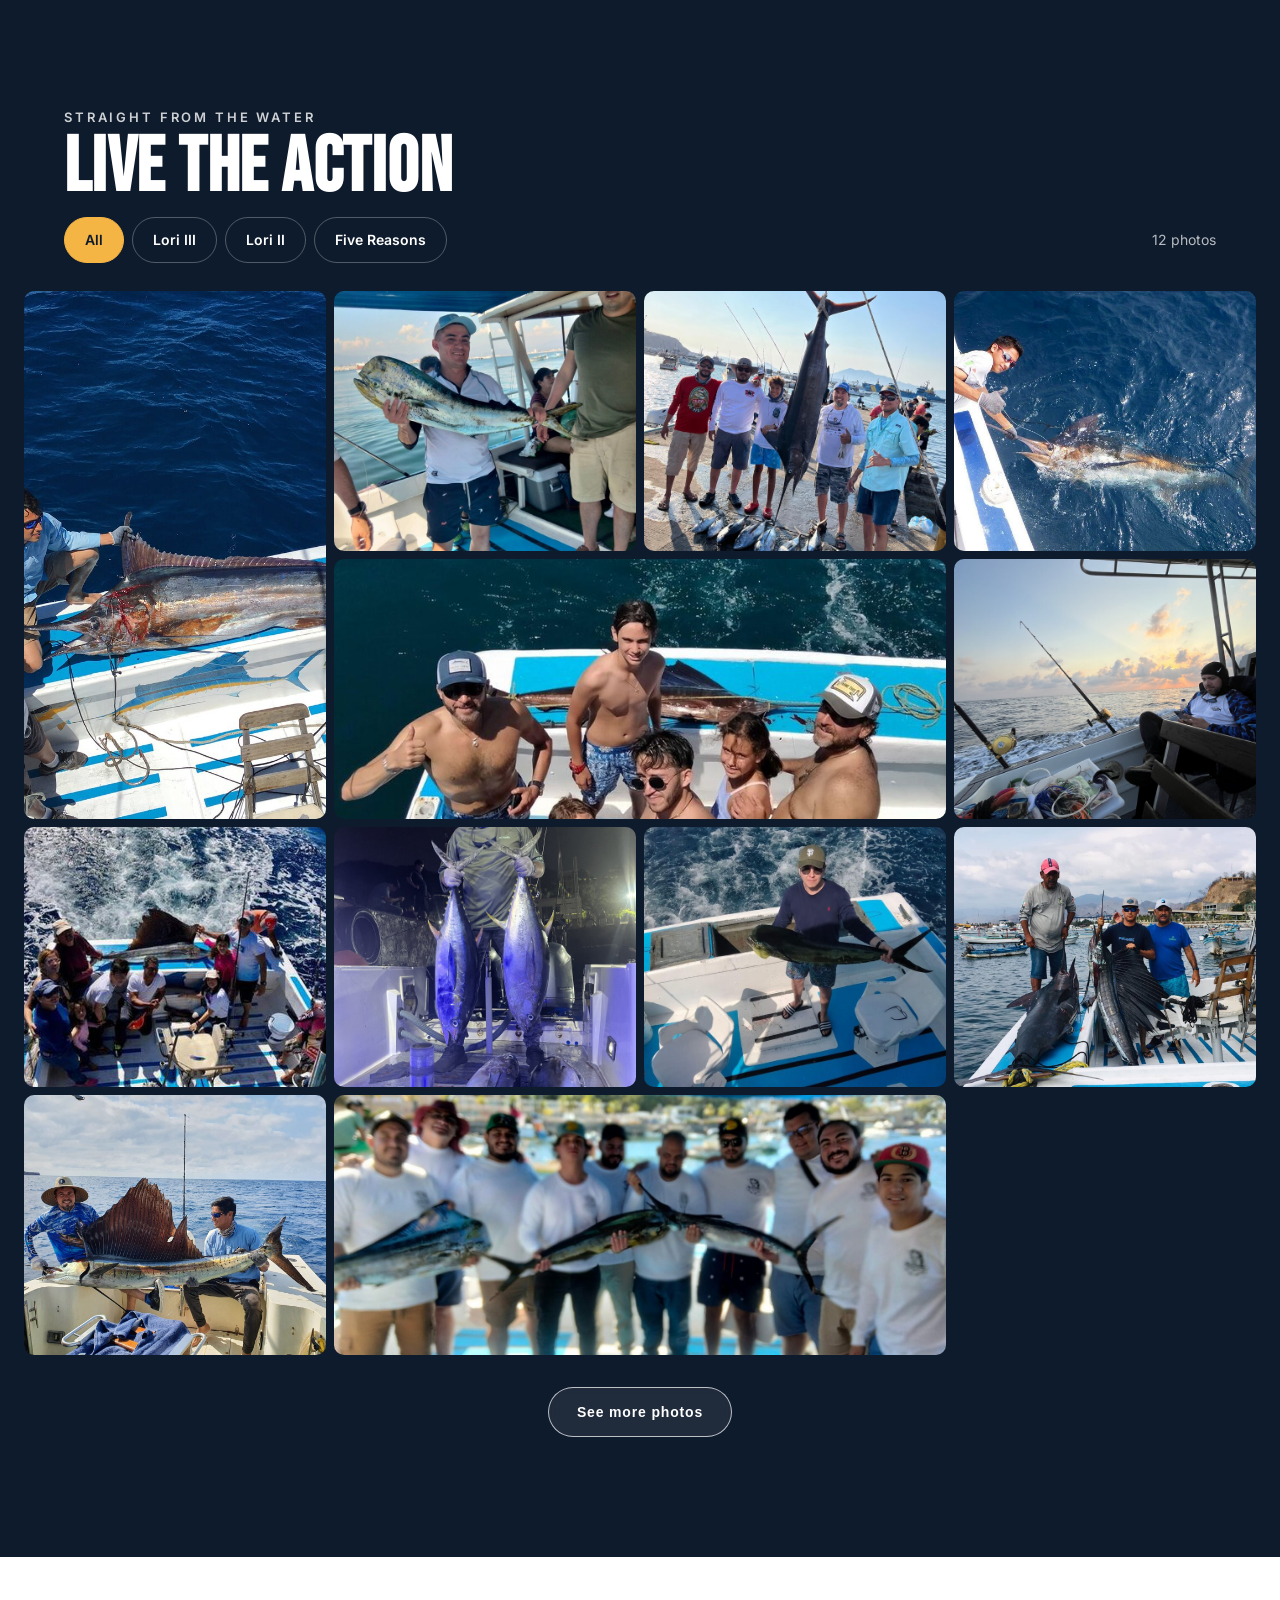
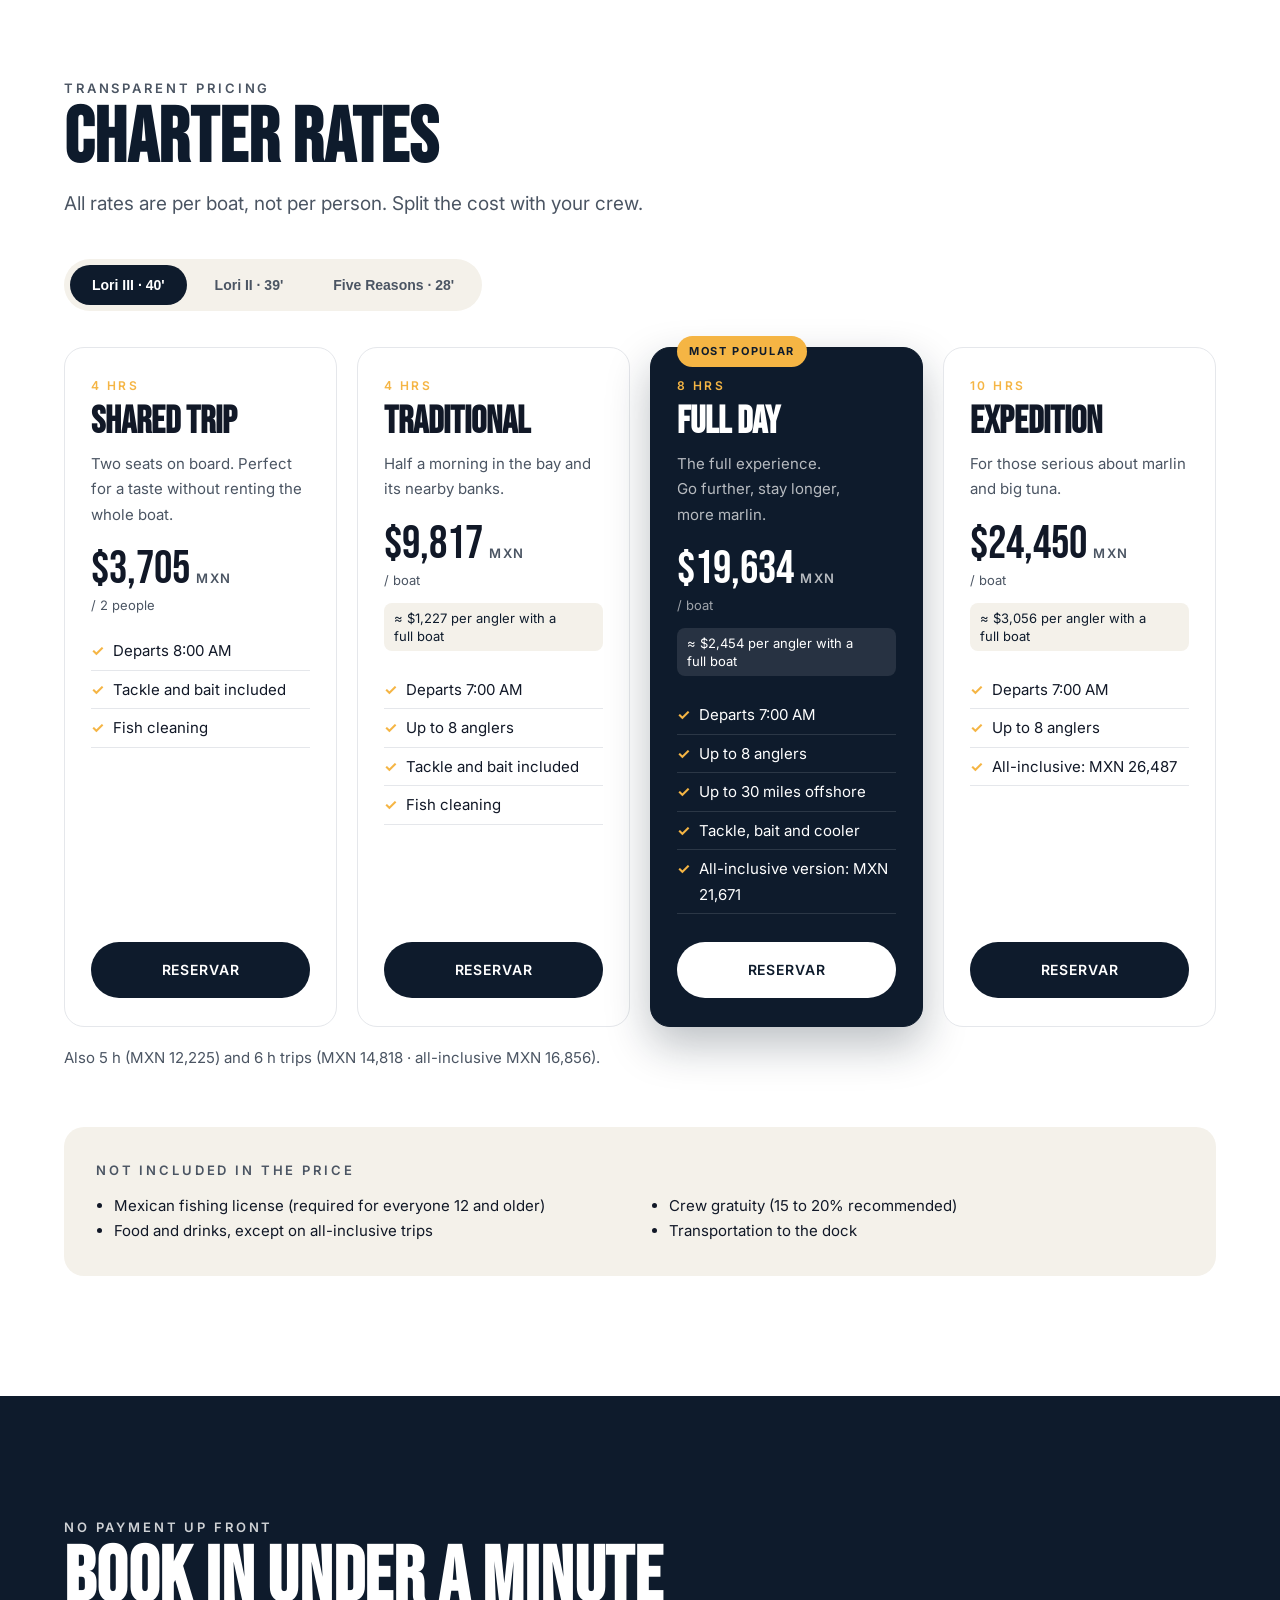
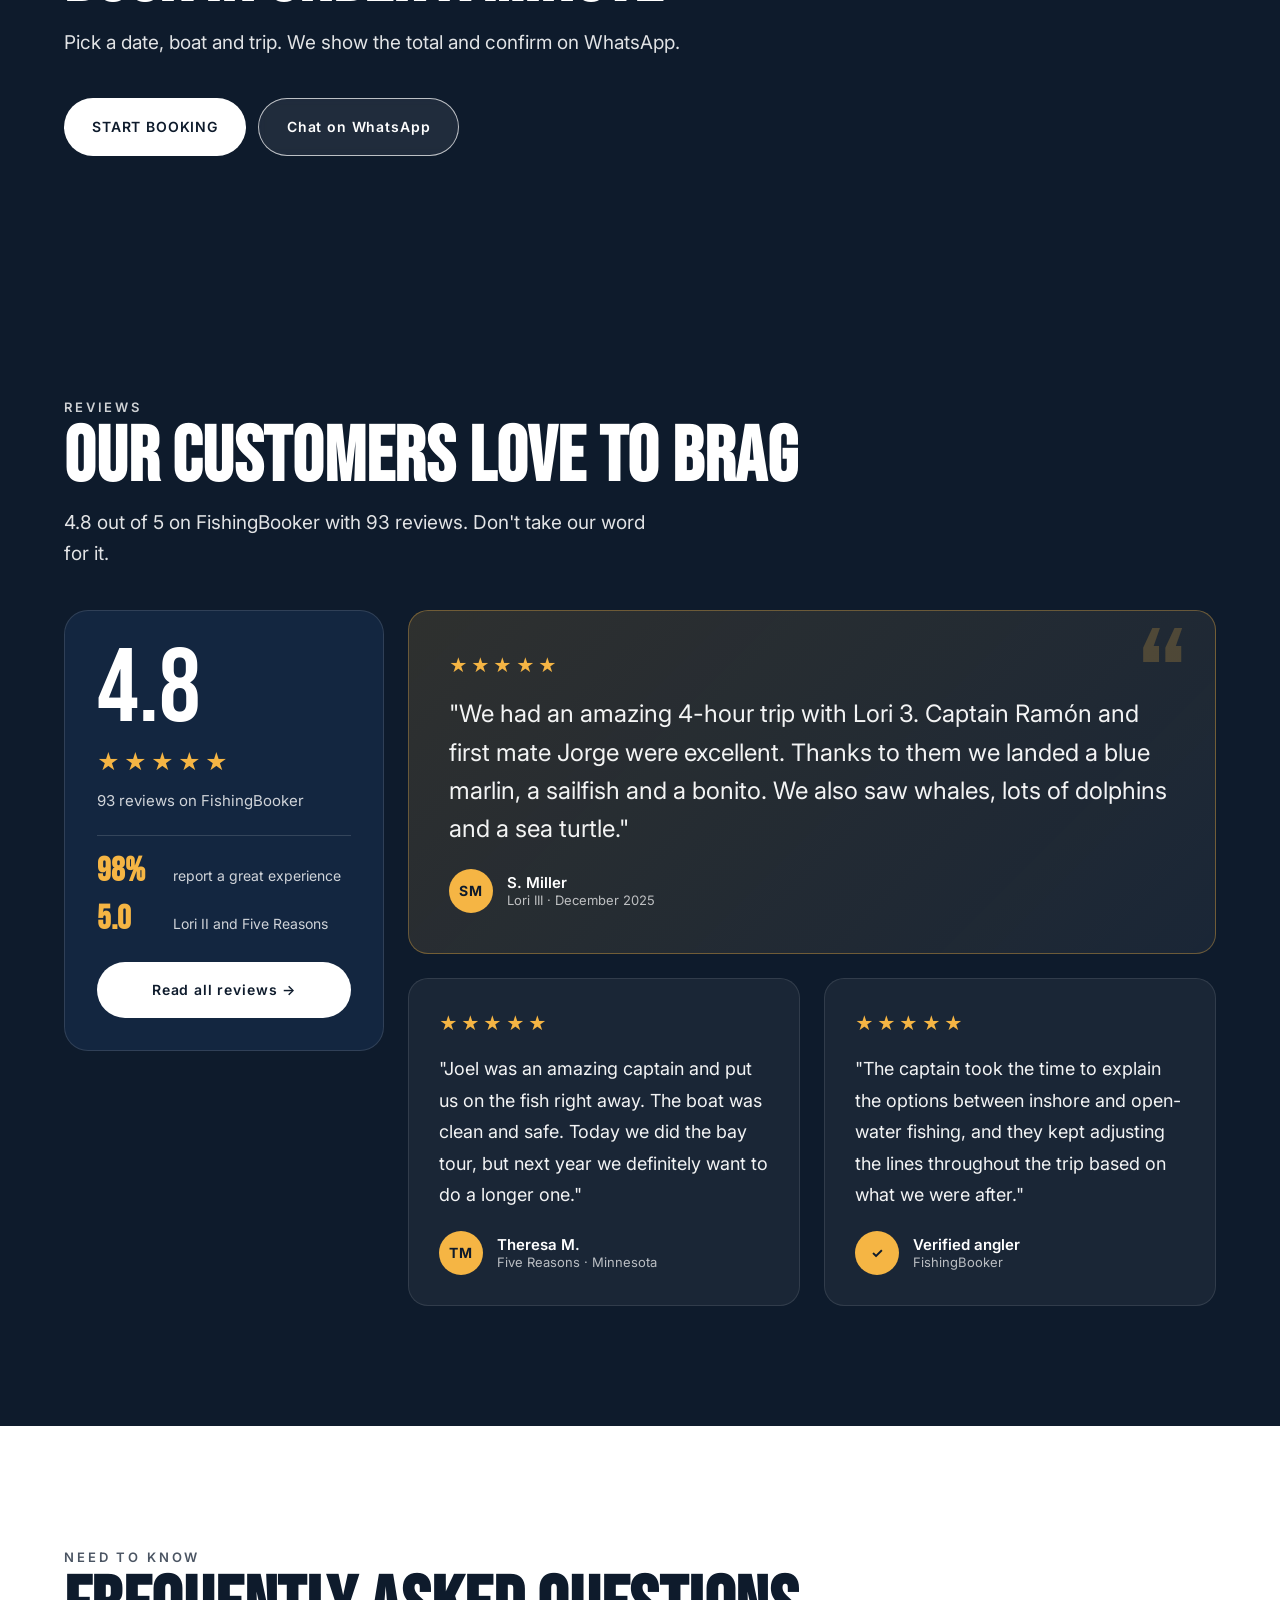
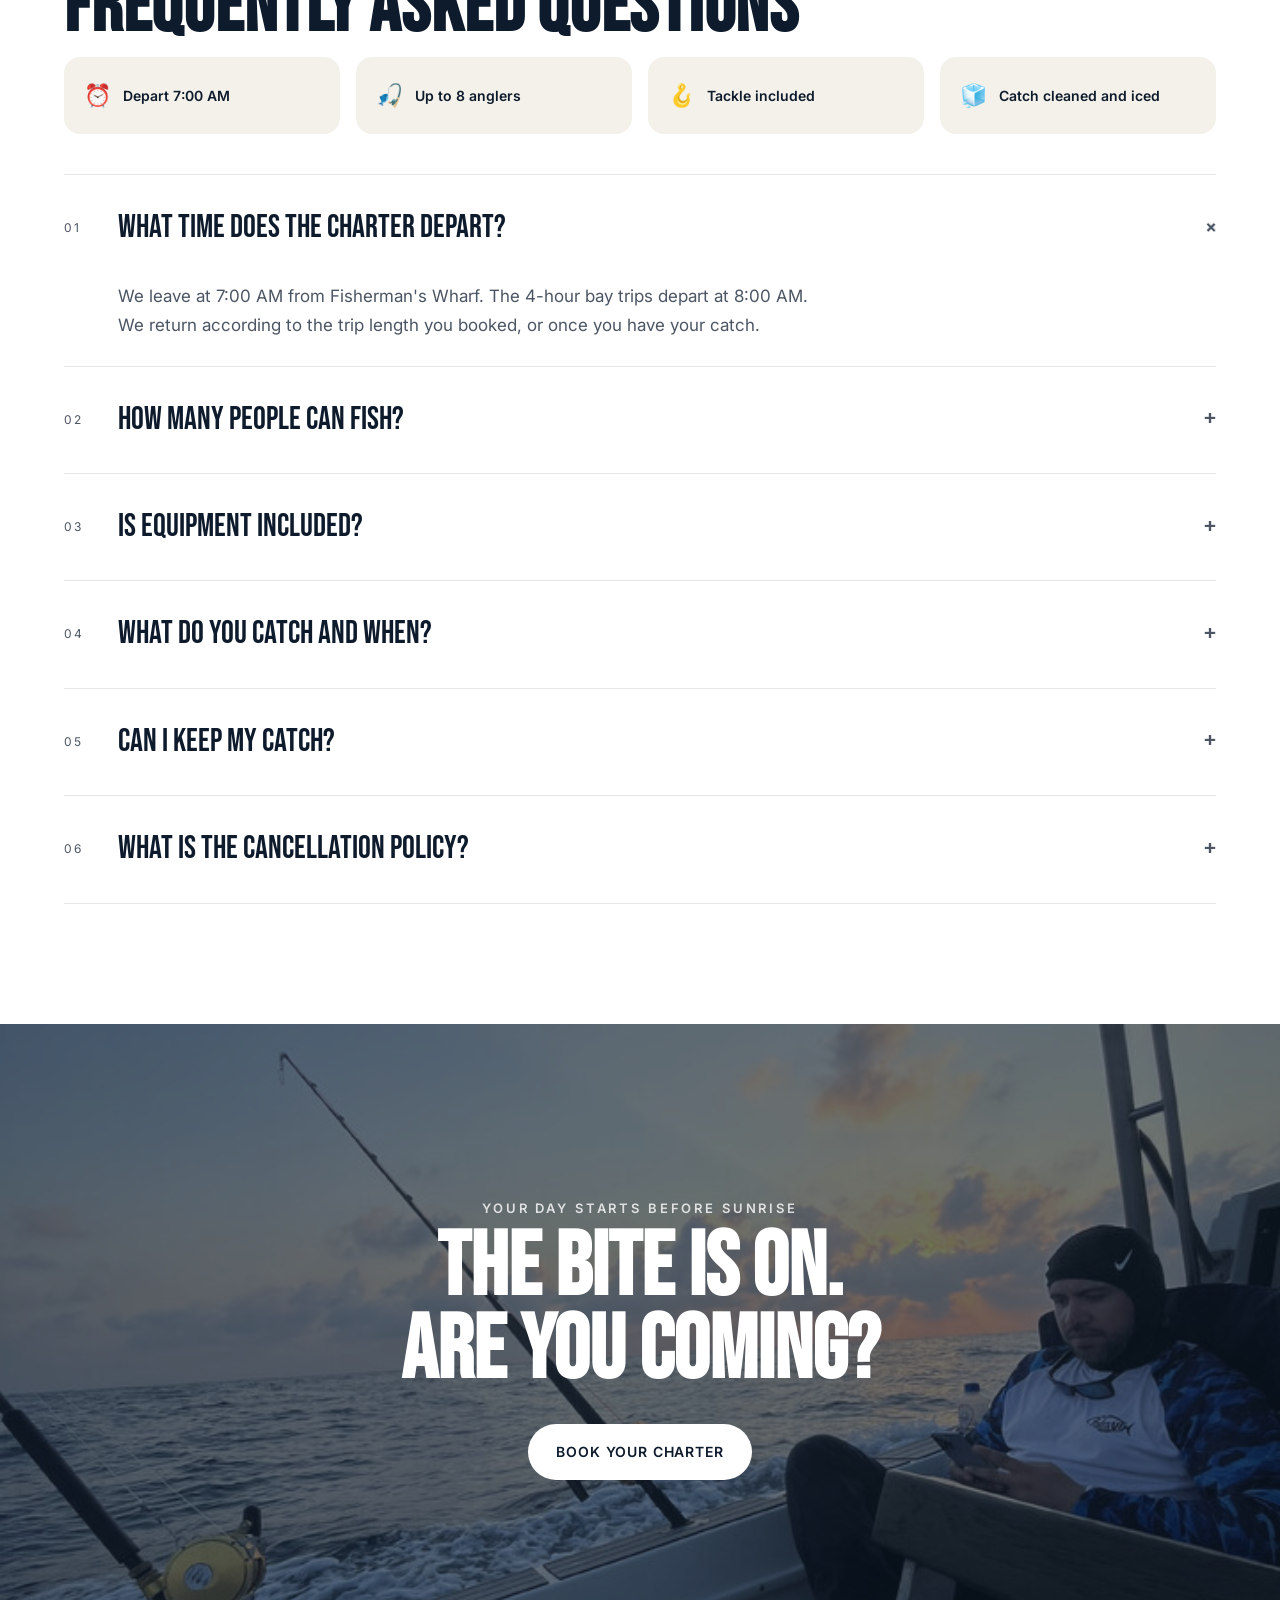
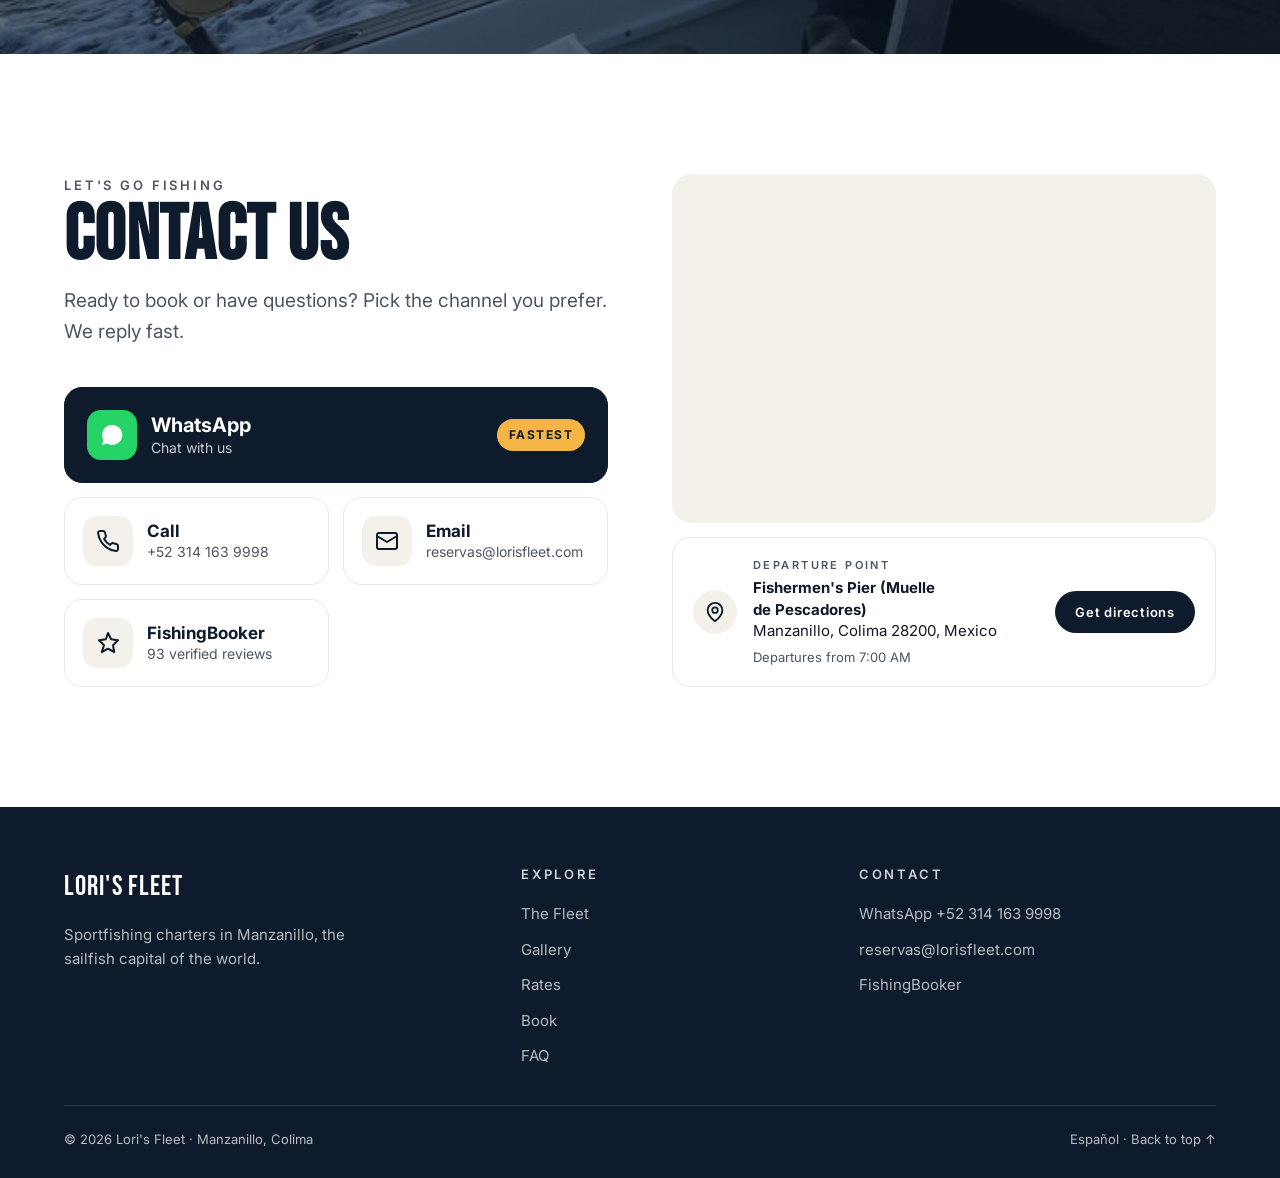
==== commit 652c0328: "Contacto: tarjetas por canal, ubicación con cómo llegar y pie de página en columnas Co-Authored-By: " ====
--- a/en/index.html
+++ b/en/index.html
@@ -429,27 +429,54 @@
   <div class="wrap contact">
     <div>
       <p class="eyebrow">LET'S GO FISHING</p>
-      <h2 class="h2">GET IN TOUCH</h2>
-      <p class="lead">Ready to book or have questions? We reply fast on WhatsApp.</p>
-      <a class="btn btn-wa" href="https://wa.me/523141639998?text=Hi%2C%20I%27d%20like%20to%20book%20a%20charter%20with%20Lori%27s%20Fleet" target="_blank" rel="noopener">Book via WhatsApp</a>
-      <dl class="contact-list">
-        <div><dt>CALL OR TEXT</dt><dd><a href="tel:+523141639998">+52 314 163 9998</a></dd></div>
-        <div><dt>EMAIL</dt><dd><a href="mailto:reservas@lorisfleet.com">reservas@lorisfleet.com</a></dd></div>
-        <div><dt>LOCATION</dt><dd>Fisherman's Wharf (Muelle de Pescadores), Manzanillo, Colima 28200, Mexico</dd></div>
-        <div><dt>ALSO ON</dt><dd><a href="https://fishingbooker.com/profile/view/292811" target="_blank" rel="noopener">FishingBooker · Lori's Fleet</a></dd></div>
-      </dl>
-    </div>
-    <div class="map">
-      <iframe title="Map of Fisherman's Wharf, Manzanillo" src="https://www.google.com/maps?q=Muelle+de+Pescadores,+Manzanillo,+Colima&output=embed" loading="lazy" referrerpolicy="no-referrer-when-downgrade"></iframe>
+      <h2 class="h2">CONTACT US</h2>
+      <p class="lead">Ready to book or have questions? Pick the channel you prefer. We reply fast.</p>
+      <div class="channels">
+        <a class="ch ch-wa" href="https://wa.me/523141639998?text=Hi%2C%20I%27d%20like%20to%20book%20a%20charter%20with%20Lori%27s%20Fleet" target="_blank" rel="noopener">
+          <span class="ch-ic"><svg viewBox="0 0 24 24" width="24" height="24" fill="currentColor" aria-hidden="true"><path d="M17.5 14.4c-.3-.1-1.7-.8-2-.9-.3-.1-.5-.1-.7.1-.2.3-.8.9-.9 1.1-.2.2-.3.2-.6.1-1.7-.8-2.8-1.5-3.9-3.3-.3-.5.3-.5.9-1.6.1-.2 0-.4 0-.5-.1-.1-.7-1.6-.9-2.2-.2-.6-.5-.5-.7-.5h-.6c-.2 0-.5.1-.8.4-.3.3-1 1-1 2.5s1.1 2.9 1.2 3.1c.1.2 2.1 3.2 5.1 4.5 1.9.8 2.6.9 3.6.7.6-.1 1.7-.7 2-1.4.2-.7.2-1.3.2-1.4-.1-.1-.3-.2-.6-.3zM12 2a10 10 0 0 0-8.6 15L2 22l5.2-1.4A10 10 0 1 0 12 2z"/></svg></span><span class="ch-tx"><b>WhatsApp</b><small>Chat with us</small></span><em>Fastest</em>
+        </a>
+        <a class="ch" href="tel:+523141639998">
+          <span class="ch-ic"><svg viewBox="0 0 24 24" width="24" height="24" fill="none" stroke="currentColor" stroke-width="2" stroke-linecap="round" stroke-linejoin="round" aria-hidden="true"><path d="M22 16.9v3a2 2 0 0 1-2.2 2 19.8 19.8 0 0 1-8.6-3.1 19.5 19.5 0 0 1-6-6A19.8 19.8 0 0 1 2.1 4.2 2 2 0 0 1 4.1 2h3a2 2 0 0 1 2 1.7c.1 1 .4 1.9.7 2.8a2 2 0 0 1-.5 2.1L8.1 9.9a16 16 0 0 0 6 6l1.3-1.3a2 2 0 0 1 2.1-.4c.9.3 1.8.6 2.8.7a2 2 0 0 1 1.7 2z"/></svg></span><span class="ch-tx"><b>Call</b><small>+52 314 163 9998</small></span>
+        </a>
+        <a class="ch" href="mailto:reservas@lorisfleet.com">
+          <span class="ch-ic"><svg viewBox="0 0 24 24" width="24" height="24" fill="none" stroke="currentColor" stroke-width="2" stroke-linecap="round" stroke-linejoin="round" aria-hidden="true"><rect x="2" y="4" width="20" height="16" rx="2"/><path d="m22 7-10 6L2 7"/></svg></span><span class="ch-tx"><b>Email</b><small>reservas@lorisfleet.com</small></span>
+        </a>
+        <a class="ch" href="https://fishingbooker.com/profile/view/292811" target="_blank" rel="noopener">
+          <span class="ch-ic"><svg viewBox="0 0 24 24" width="24" height="24" fill="none" stroke="currentColor" stroke-width="2" stroke-linecap="round" stroke-linejoin="round" aria-hidden="true"><path d="m12 2 3.1 6.3 6.9 1-5 4.9 1.2 6.8-6.2-3.3-6.2 3.3L8 14.2 3 9.3l6.9-1z"/></svg></span><span class="ch-tx"><b>FishingBooker</b><small>93 verified reviews</small></span>
+        </a>
+      </div>
+    </div>
+    <div class="place">
+      <div class="map">
+        <iframe title="Map of the Fishermen's Pier, Manzanillo" src="https://www.google.com/maps?q=Muelle+de+Pescadores,+Manzanillo,+Colima&amp;output=embed" loading="lazy" referrerpolicy="no-referrer-when-downgrade"></iframe>
+      </div>
+      <div class="place-card">
+        <span class="place-ic"><svg viewBox="0 0 24 24" width="22" height="22" fill="none" stroke="currentColor" stroke-width="2" stroke-linecap="round" stroke-linejoin="round" aria-hidden="true"><path d="M20 10c0 6-8 12-8 12S4 16 4 10a8 8 0 1 1 16 0z"/><circle cx="12" cy="10" r="3"/></svg></span>
+        <div><p class="eyebrow">DEPARTURE POINT</p><p class="place-addr"><b>Fishermen's Pier (Muelle de Pescadores)</b><br>Manzanillo, Colima 28200, Mexico</p><p class="place-dep">Departures from 7:00 AM</p></div>
+        <a class="btn btn-dark btn-sm" href="https://www.google.com/maps/dir/?api=1&amp;destination=Muelle+de+Pescadores,+Manzanillo,+Colima" target="_blank" rel="noopener">Get directions</a>
+      </div>
     </div>
   </div>
 </section>
 
 <footer class="footer">
-  <div class="wrap footer-in">
-    <span class="brand-name">LORI'S FLEET</span>
-    <nav><a href="#flota">The Fleet</a><a href="#galeria">Gallery</a><a href="#tarifas">Rates</a><a href="#faq">FAQ</a><a href="#contacto">Contact</a></nav>
-    <span class="copy">© <span id="year"></span> Lori's Fleet · Manzanillo, Colima · <a href="../" lang="es">Español</a></span>
+  <div class="wrap">
+    <div class="footer-top">
+      <div class="footer-brand">
+        <span class="brand-name">LORI'S FLEET</span>
+        <p>Sportfishing charters in Manzanillo, the sailfish capital of the world.</p>
+      </div>
+      <div class="footer-col"><p class="eyebrow light">EXPLORE</p><nav><a href="#flota">The Fleet</a><a href="#galeria">Gallery</a><a href="#tarifas">Rates</a><a href="#reservar">Book</a><a href="#faq">FAQ</a></nav></div>
+      <div class="footer-col"><p class="eyebrow light">CONTACT</p>
+        <a href="https://wa.me/523141639998" target="_blank" rel="noopener">WhatsApp +52 314 163 9998</a>
+        <a href="mailto:reservas@lorisfleet.com">reservas@lorisfleet.com</a>
+        <a href="https://fishingbooker.com/profile/view/292811" target="_blank" rel="noopener">FishingBooker</a>
+      </div>
+    </div>
+    <div class="footer-bottom">
+      <span class="copy">© <span id="year"></span> Lori's Fleet · Manzanillo, Colima</span>
+      <span class="copy"><a href="../" lang="es">Español</a> · <a href="#inicio">Back to top ↑</a></span>
+    </div>
   </div>
 </footer>
 
--- a/styles.css
+++ b/styles.css
@@ -172,8 +172,6 @@
 
 /* footer */
 .footer{background:var(--navy);color:rgba(255,255,255,.7);padding:40px 0}
-.footer-in{display:flex;align-items:center;justify-content:space-between;gap:24px;flex-wrap:wrap}
-.footer nav{display:flex;gap:24px;font-size:14px}
 .footer .brand-name{color:#fff}
 .copy{font-size:13px}
 
@@ -234,8 +232,7 @@
   .quick{grid-template-columns:repeat(2,1fr)}
   .contact{grid-template-columns:1fr;gap:32px}
   details p{margin-left:0}
-  .footer-in{flex-direction:column;align-items:flex-start}
-}
+  }
 
 /* selector de idioma */
 .lang{font-size:12px;font-weight:600;letter-spacing:.1em;color:#fff;border:1px solid rgba(255,255,255,.45);border-radius:6px;padding:6px 9px;line-height:1}
@@ -404,3 +401,38 @@
 .lb-n{margin:0;font-size:13px;letter-spacing:.14em;color:rgba(255,255,255,.7)}
 .lightbox button:hover{opacity:1}
 @media (max-width:768px){.g-bar{margin-bottom:20px}.g-chip{padding:9px 16px;font-size:13px}.lightbox img{max-height:76vh}}
+
+/* contacto */
+.contact{align-items:stretch}
+.channels{display:grid;grid-template-columns:1fr 1fr;gap:14px;margin-top:8px}
+.ch{position:relative;display:flex;align-items:center;gap:14px;padding:18px;border:1.5px solid var(--line);border-radius:18px;background:#fff;transition:transform .2s,box-shadow .2s,border-color .2s;min-width:0}
+.ch:hover{transform:translateY(-3px);box-shadow:0 12px 28px rgba(14,27,44,.1);border-color:var(--navy)}
+.ch-ic{flex:none;width:50px;height:50px;border-radius:14px;background:var(--sand);color:var(--navy);display:grid;place-items:center}
+.ch-tx{display:grid;min-width:0;line-height:1.35}
+.ch-tx b{font-size:17px;color:var(--navy)}
+.ch-tx small{font-size:14px;color:var(--muted);overflow-wrap:anywhere}
+.ch-wa{grid-column:1/-1;background:var(--navy);border-color:var(--navy);padding:22px}
+.ch-wa .ch-ic{background:var(--wa);color:#fff}
+.ch-wa .ch-tx b{color:#fff;font-size:20px}
+.ch-wa .ch-tx small{color:rgba(255,255,255,.78)}
+.ch-wa em{margin-left:auto;font-style:normal;font-size:12px;font-weight:700;letter-spacing:.12em;text-transform:uppercase;background:var(--accent);color:var(--navy);padding:6px 12px;border-radius:999px}
+.ch-wa:hover{border-color:var(--wa)}
+.place{display:flex;flex-direction:column;gap:14px}
+.place .map{flex:1;min-height:320px;aspect-ratio:auto}
+.place-card{display:flex;align-items:center;gap:16px;padding:18px 20px;border:1.5px solid var(--line);border-radius:18px;background:#fff}
+.place-ic{flex:none;width:44px;height:44px;border-radius:50%;background:var(--sand);color:var(--navy);display:grid;place-items:center}
+.place-card .eyebrow{font-size:11px;margin-bottom:2px}
+.place-addr{margin:0;line-height:1.45;font-size:15px}
+.place-dep{margin:4px 0 0;font-size:13px;color:var(--muted)}
+.place-card .btn{margin-left:auto;flex:none}
+.footer{padding:56px 0 28px}
+.footer-top{display:grid;grid-template-columns:1.4fr 1fr 1.2fr;gap:40px;padding-bottom:36px;border-bottom:1px solid rgba(255,255,255,.12)}
+.footer-brand p{margin:12px 0 0;max-width:34ch;font-size:15px;line-height:1.6}
+.footer-col{display:flex;flex-direction:column;gap:10px;font-size:15px}
+.footer-col .eyebrow{margin-bottom:6px}
+.footer-col nav{display:flex;flex-direction:column;gap:10px}
+.footer a{transition:color .15s}
+.footer a:hover{color:#fff}
+.footer-bottom{display:flex;justify-content:space-between;gap:16px;flex-wrap:wrap;padding-top:22px;font-size:13px}
+@media (max-width:1024px){.contact{grid-template-columns:1fr}.place .map{min-height:300px}}
+@media (max-width:768px){.channels{grid-template-columns:1fr}.footer-top{grid-template-columns:1fr;gap:28px}.place-card{flex-wrap:wrap}.place-card .btn{margin-left:60px}}
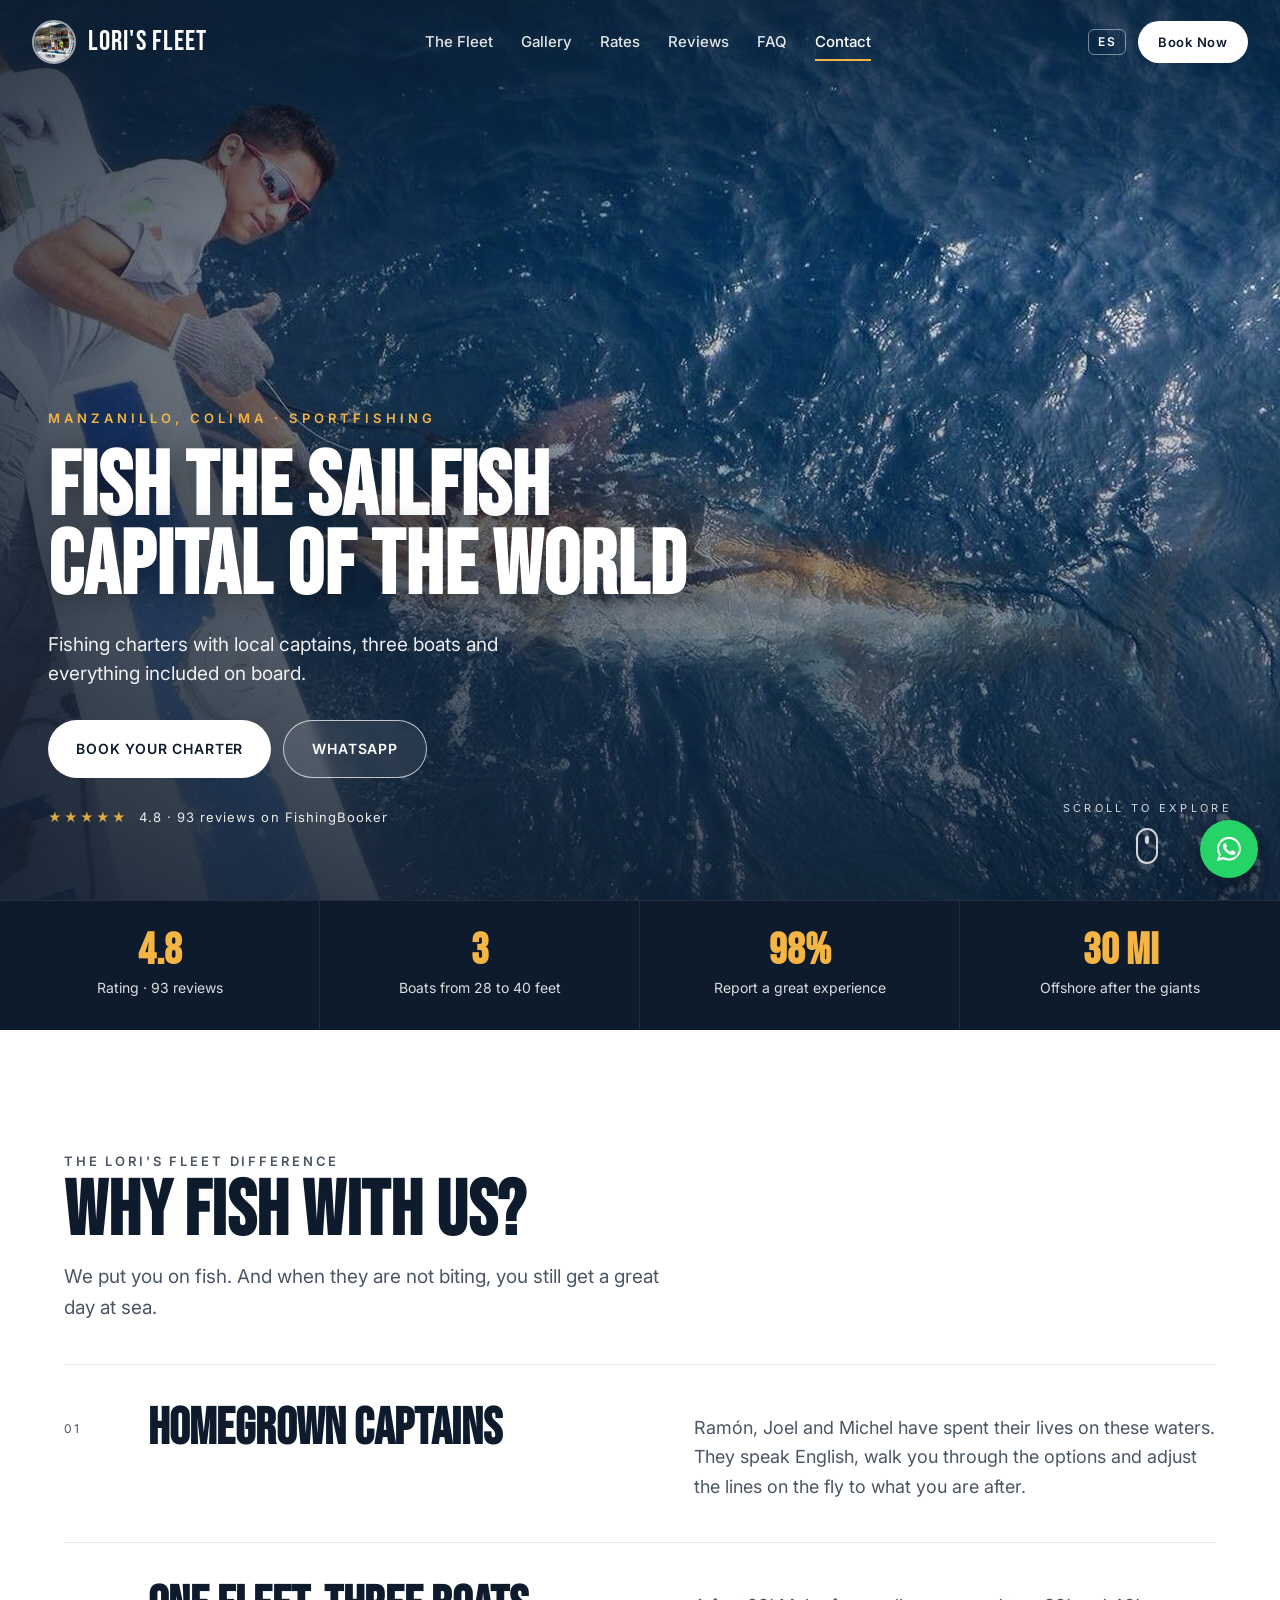
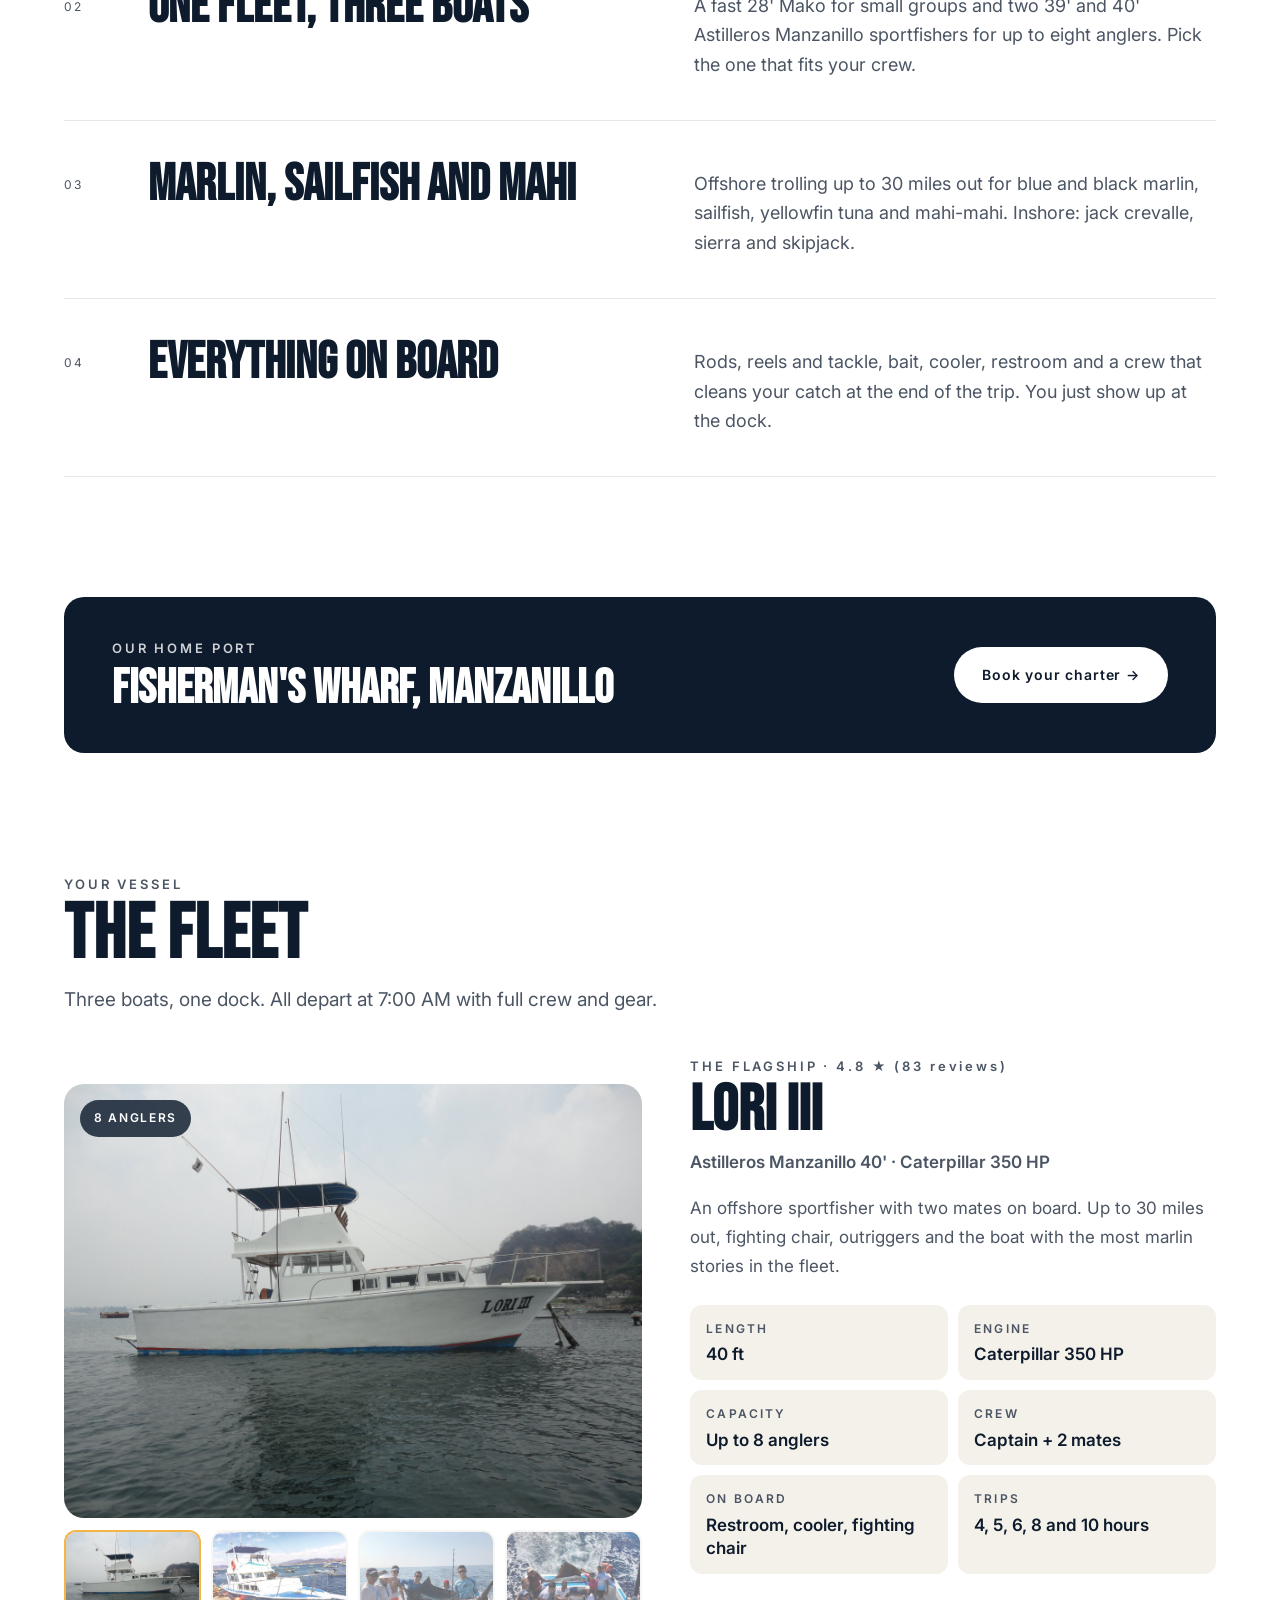
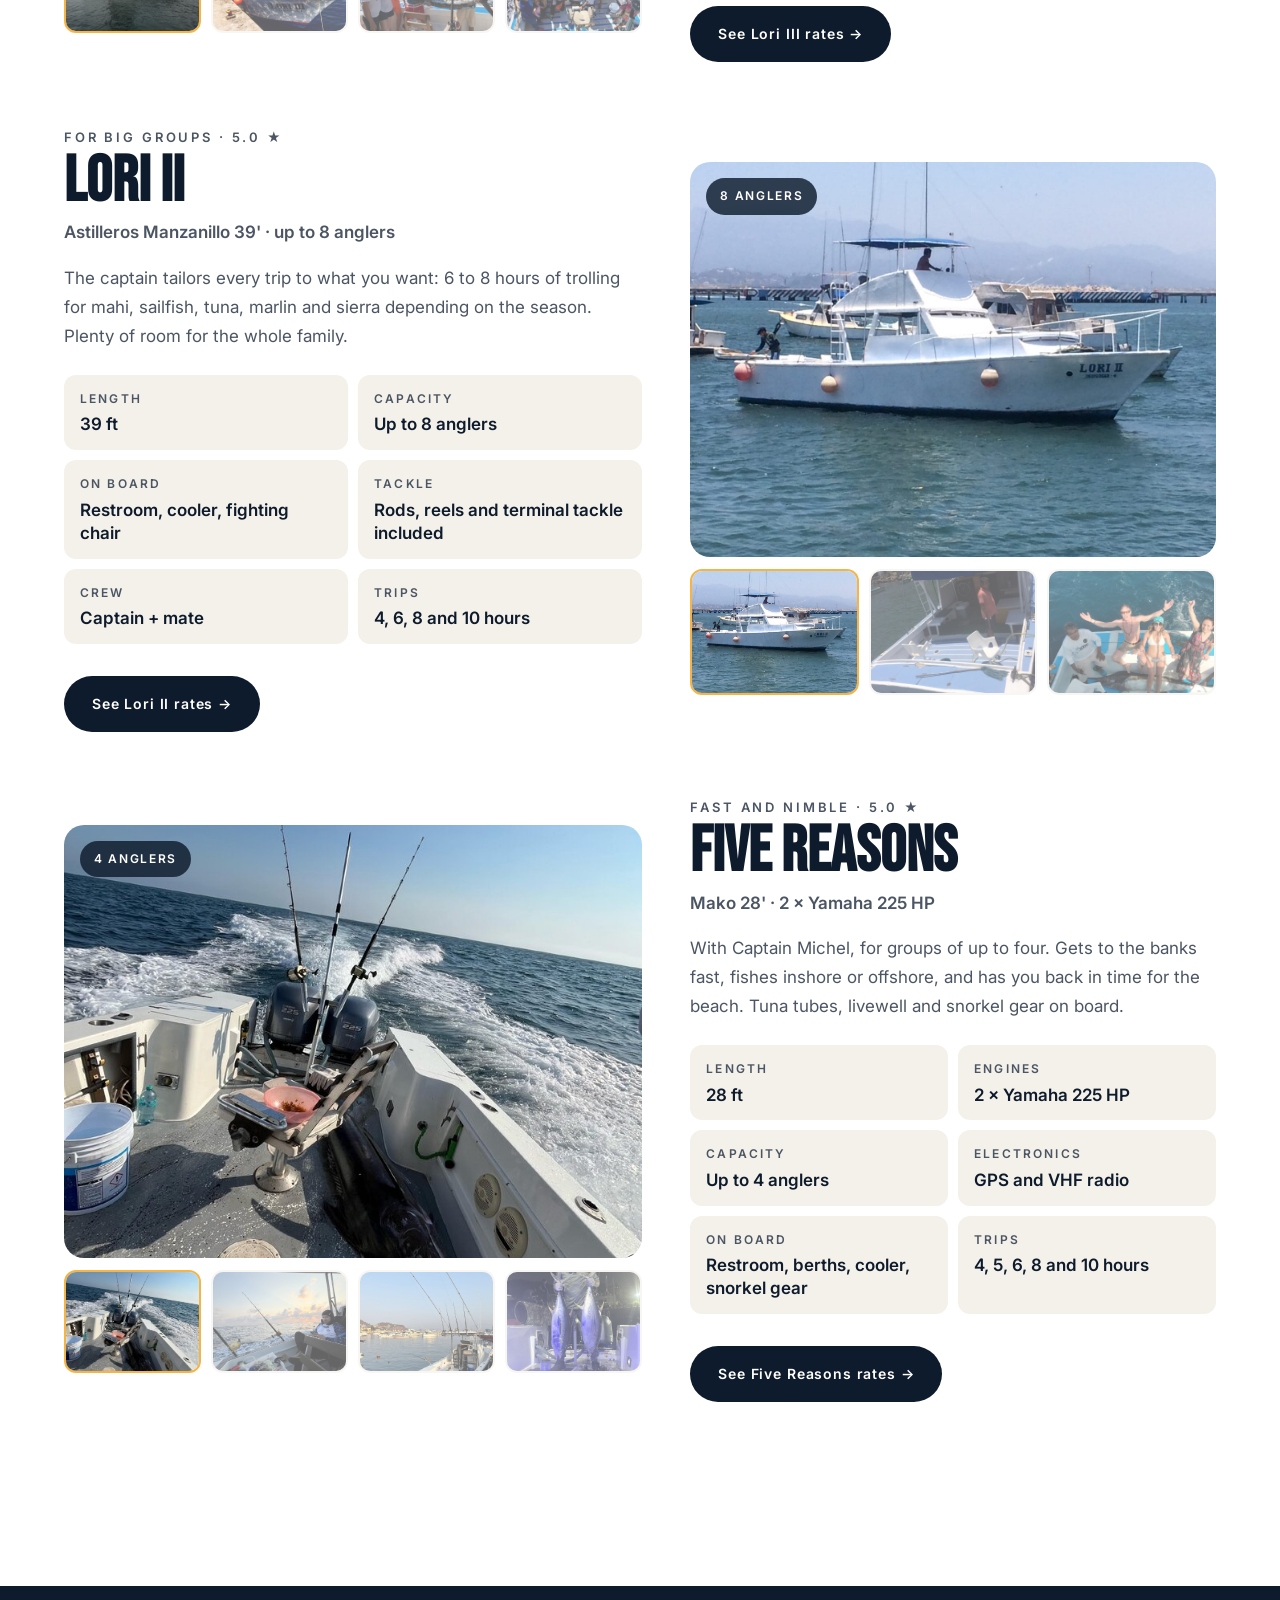
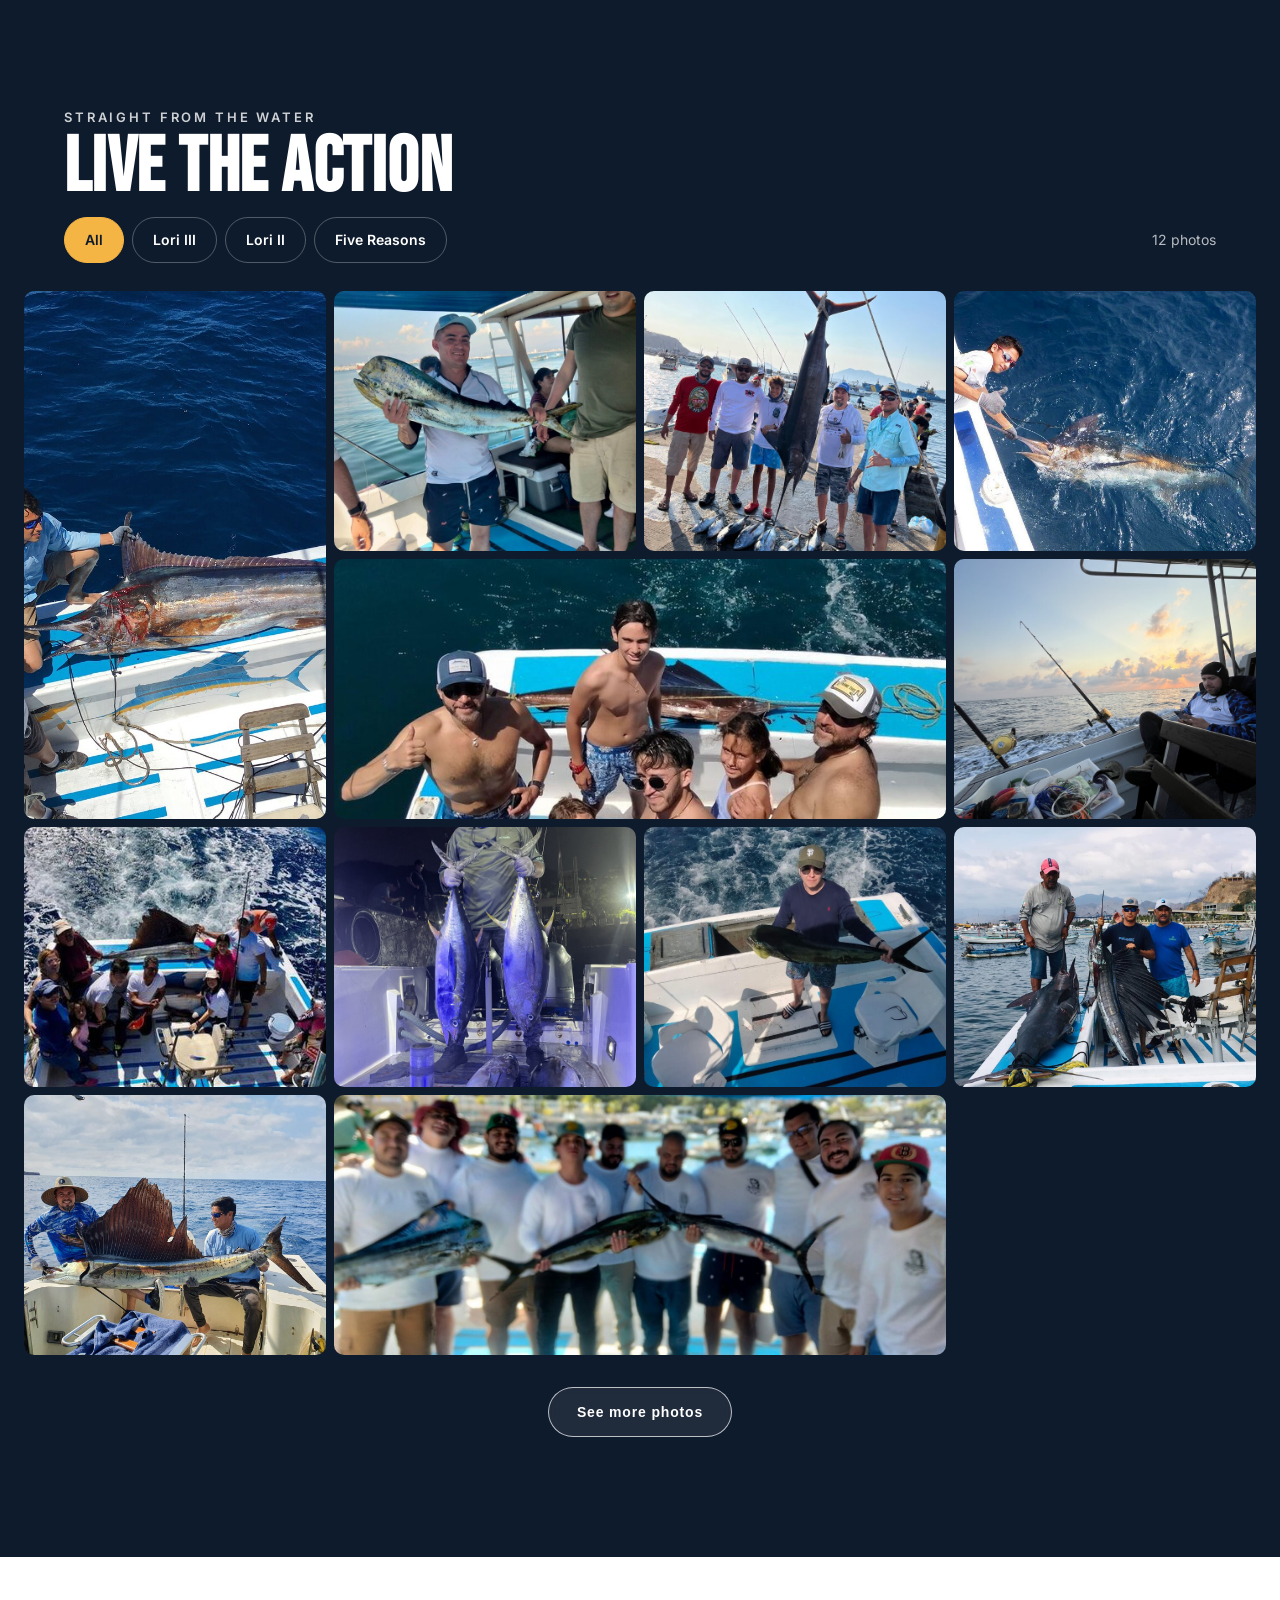
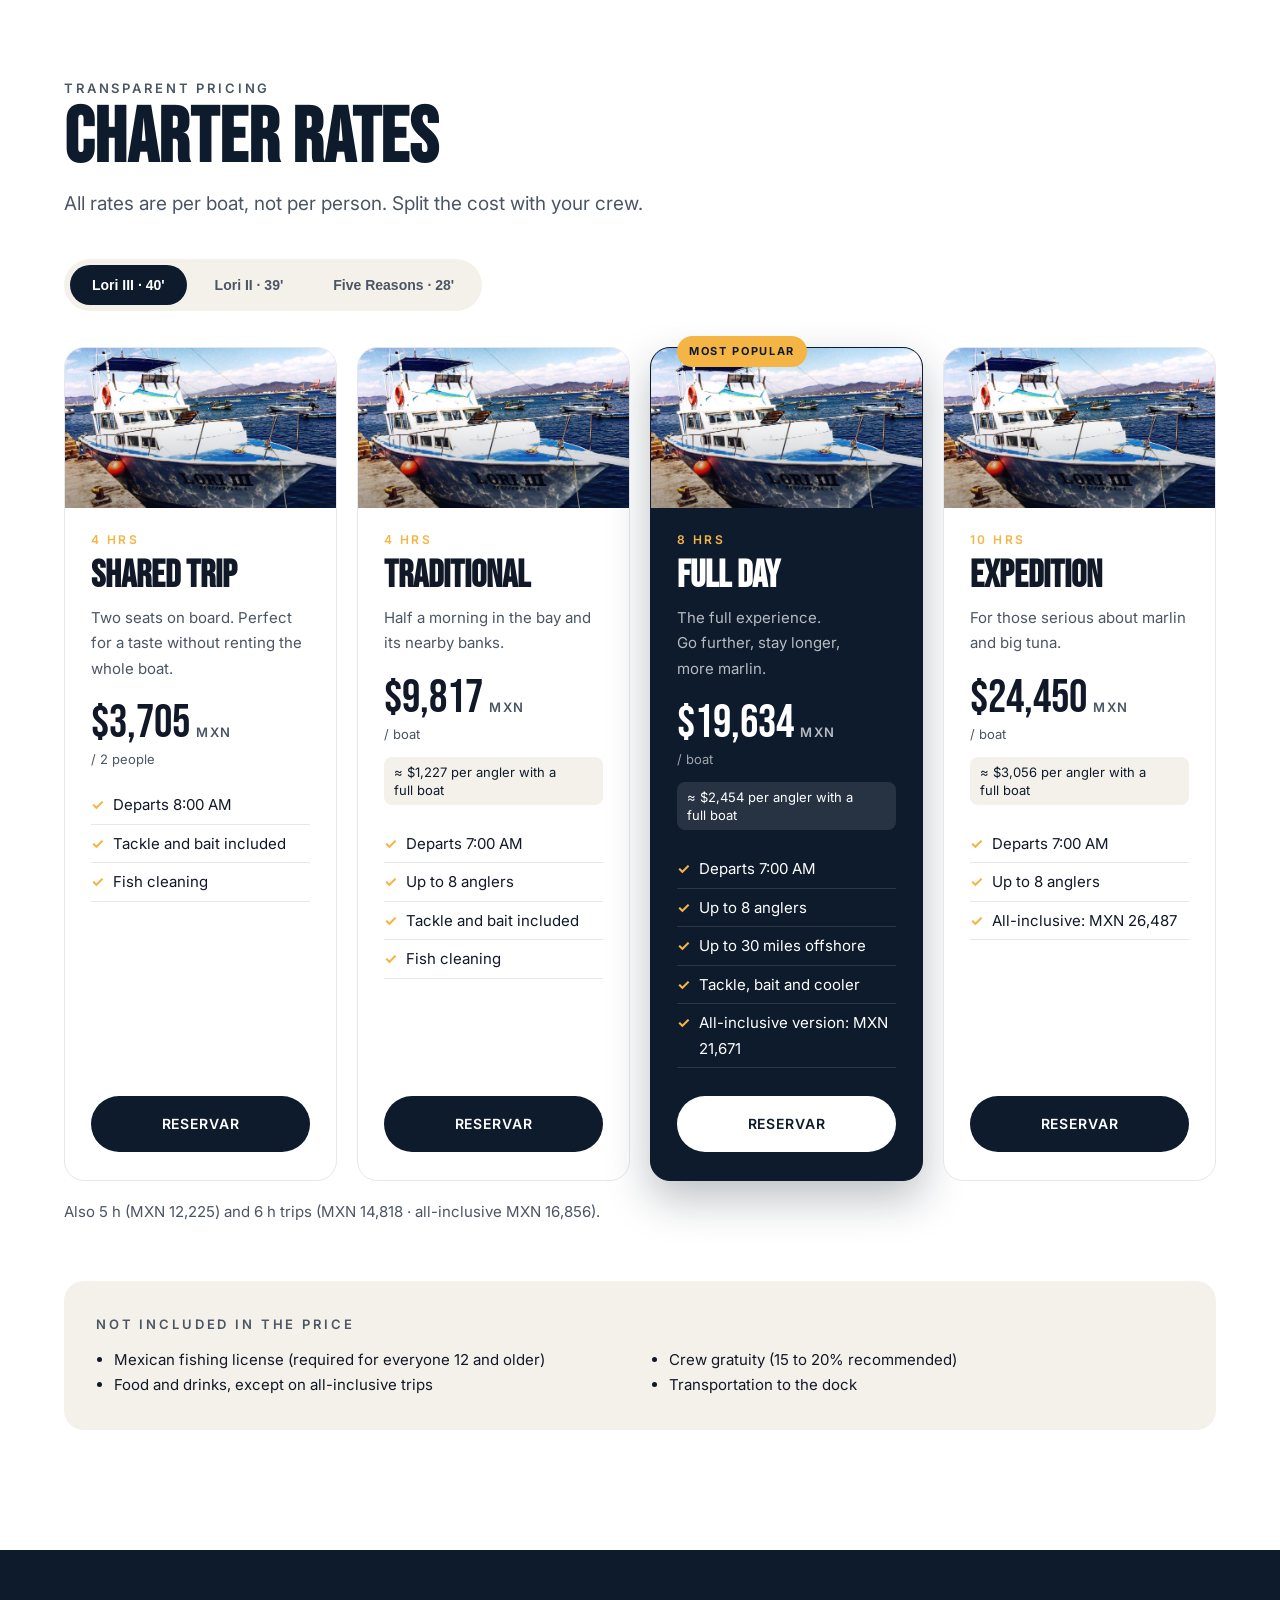
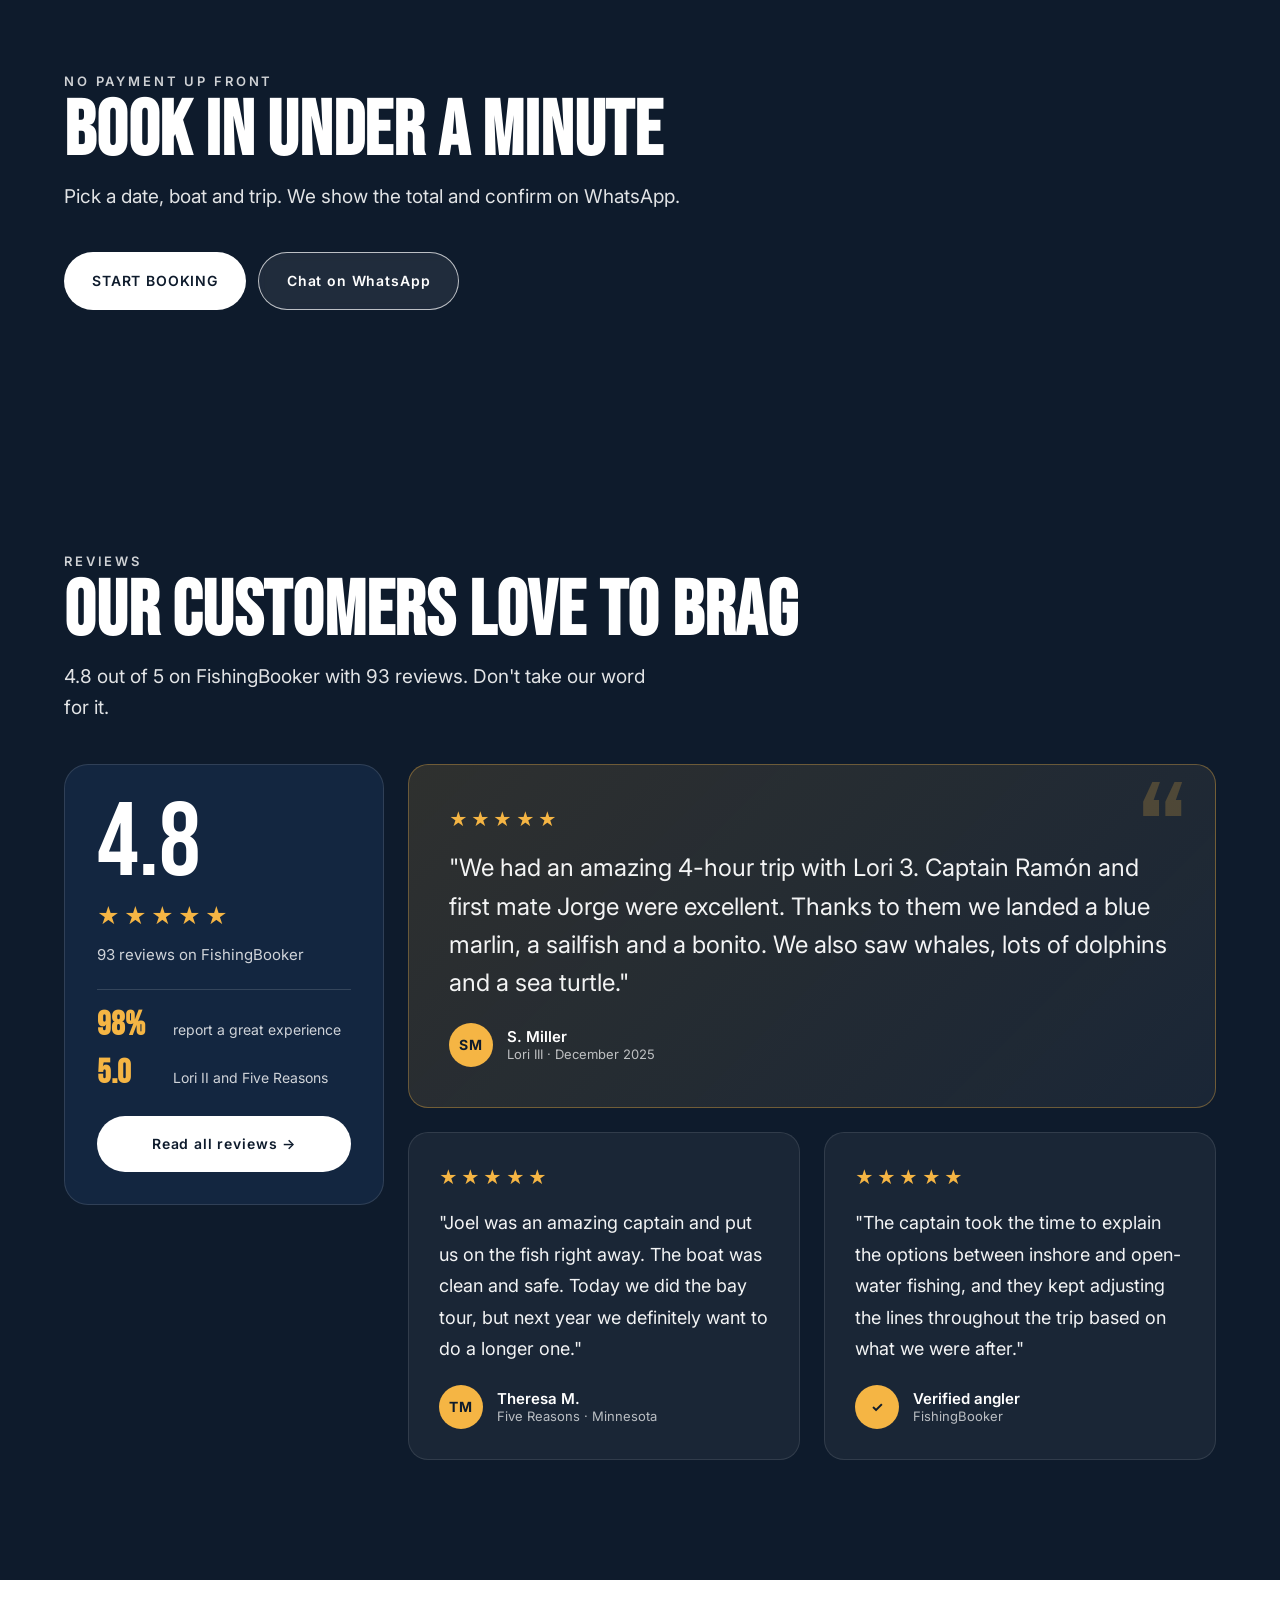
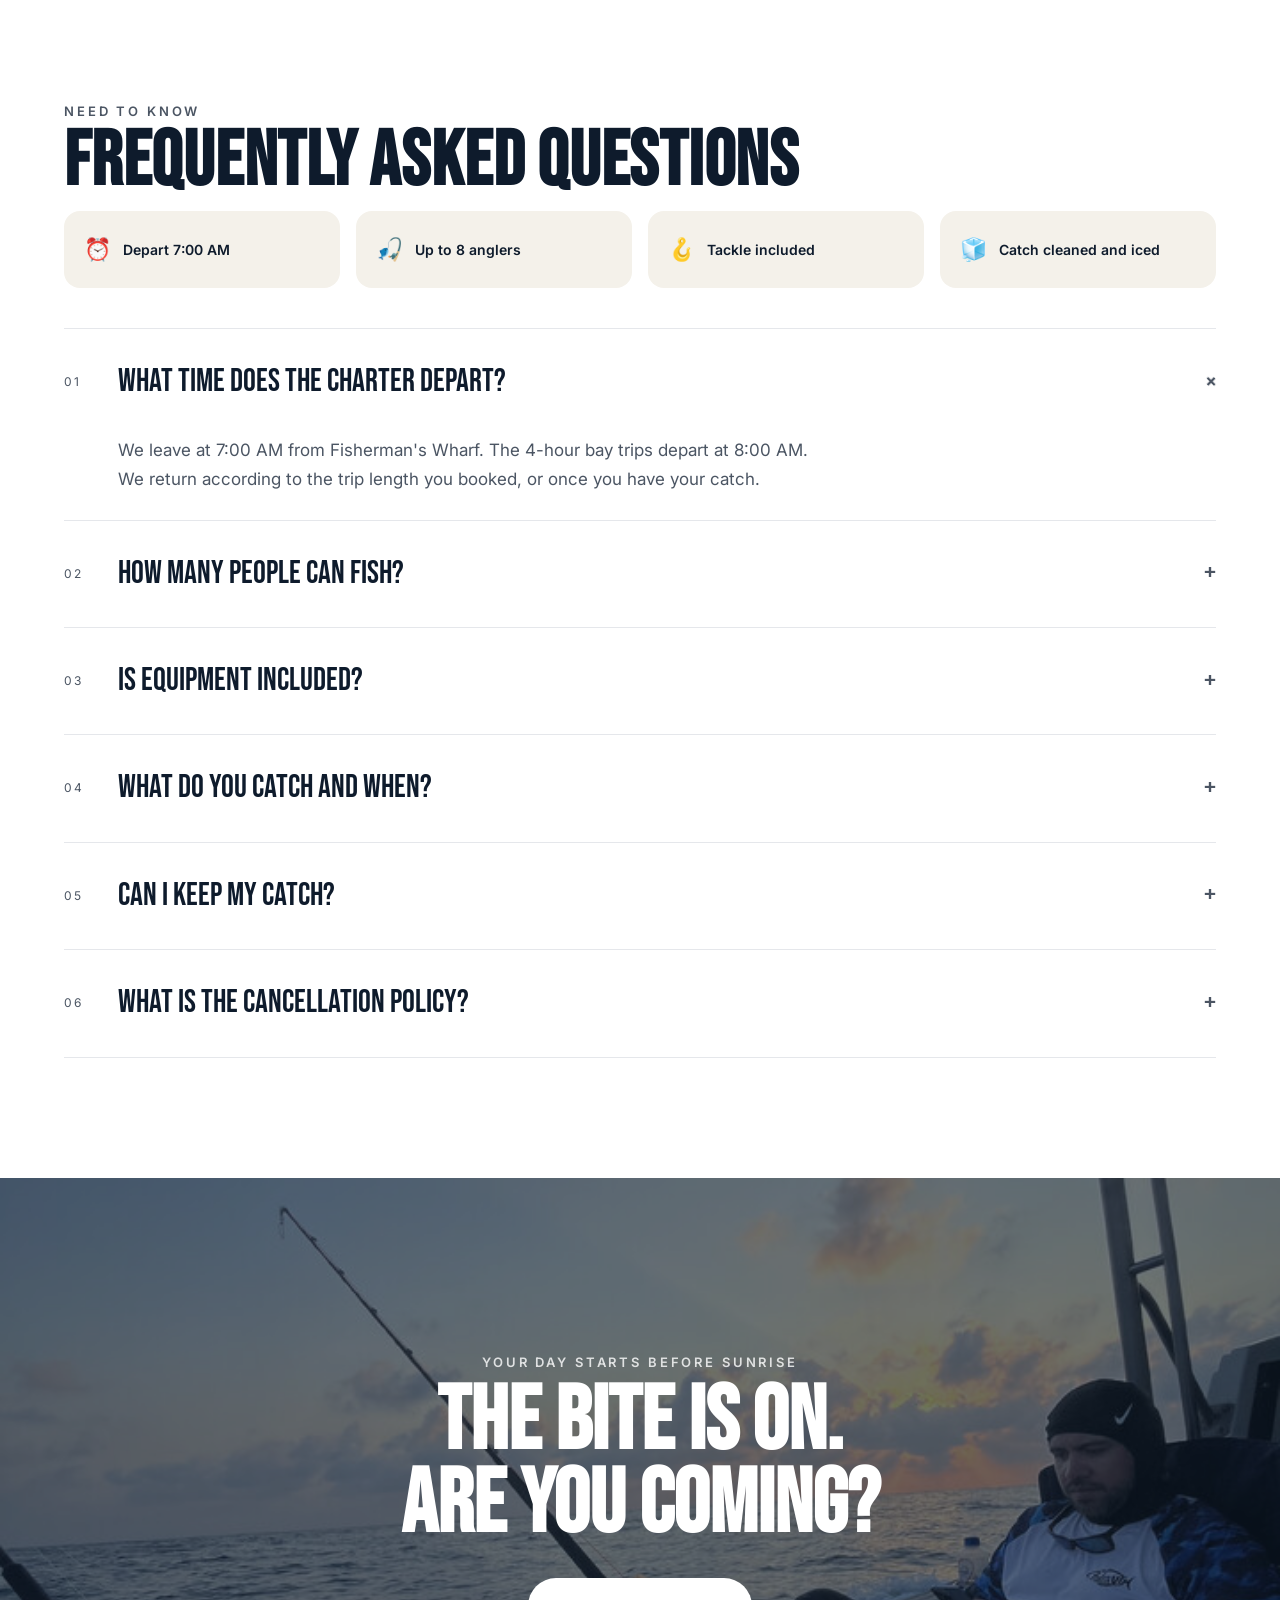
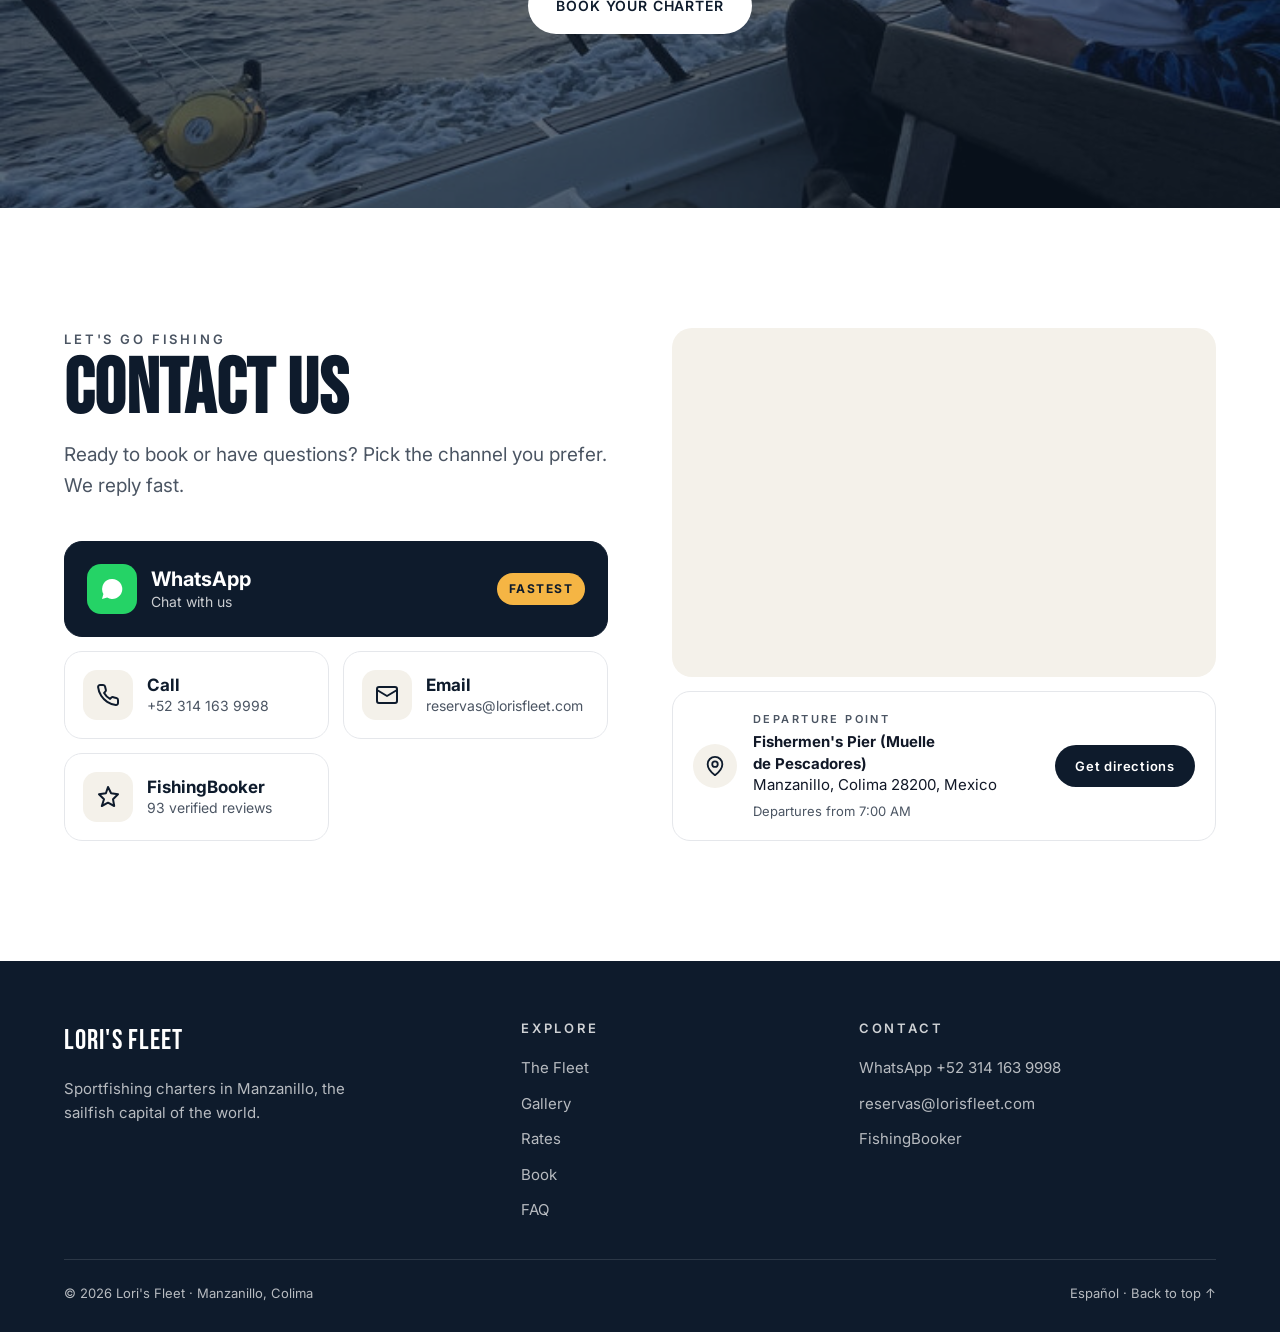
==== commit 5494b432: "Tarifas con foto del barco en cada card y pre-chat de WhatsApp antes de wa.me Co-Authored-By: Claude" ====
--- a/en/index.html
+++ b/en/index.html
@@ -228,6 +228,7 @@
     <div class="panel active" data-panel="lori3">
       <div class="cards">
         <div class="card">
+          <div class="card-img"><img src="../assets/fotos-fishingbooker/lori3/lori3-04.jpg" alt="Lori III" loading="lazy"></div>
           <p class="card-hrs">4 HRS</p><h3>SHARED TRIP</h3>
           <p class="card-desc">Two seats on board. Perfect for a taste without renting the whole boat.</p>
           <p class="price">MXN 3,705<small>/ 2 people</small></p>
@@ -235,6 +236,7 @@
           <a href="#reservar" class="btn btn-dark btn-block">RESERVAR</a>
         </div>
         <div class="card">
+          <div class="card-img"><img src="../assets/fotos-fishingbooker/lori3/lori3-04.jpg" alt="Lori III" loading="lazy"></div>
           <p class="card-hrs">4 HRS</p><h3>TRADITIONAL</h3>
           <p class="card-desc">Half a morning in the bay and its nearby banks.</p>
           <p class="price">MXN 9,817<small>/ boat</small></p>
@@ -243,6 +245,7 @@
         </div>
         <div class="card featured">
           <span class="badge">MOST POPULAR</span>
+          <div class="card-img"><img src="../assets/fotos-fishingbooker/lori3/lori3-04.jpg" alt="Lori III" loading="lazy"></div>
           <p class="card-hrs">8 HRS</p><h3>FULL DAY</h3>
           <p class="card-desc">The full experience. Go further, stay longer, more marlin.</p>
           <p class="price">MXN 19,634<small>/ boat</small></p>
@@ -250,6 +253,7 @@
           <a href="#reservar" class="btn btn-light btn-block">RESERVAR</a>
         </div>
         <div class="card">
+          <div class="card-img"><img src="../assets/fotos-fishingbooker/lori3/lori3-04.jpg" alt="Lori III" loading="lazy"></div>
           <p class="card-hrs">10 HRS</p><h3>EXPEDITION</h3>
           <p class="card-desc">For those serious about marlin and big tuna.</p>
           <p class="price">MXN 24,450<small>/ boat</small></p>
@@ -263,6 +267,7 @@
     <div class="panel" data-panel="lori2">
       <div class="cards">
         <div class="card">
+          <div class="card-img"><img src="../assets/fotos-fishingbooker/lori2/lori2-02.jpg" alt="Lori II" loading="lazy"></div>
           <p class="card-hrs">4 HRS</p><h3>BAY TRIP</h3>
           <p class="card-desc">Inshore fishing for the whole family.</p>
           <p class="price">MXN 9,261<small>/ boat</small></p>
@@ -270,6 +275,7 @@
           <a href="#reservar" class="btn btn-dark btn-block">RESERVAR</a>
         </div>
         <div class="card">
+          <div class="card-img"><img src="../assets/fotos-fishingbooker/lori2/lori2-02.jpg" alt="Lori II" loading="lazy"></div>
           <p class="card-hrs">6 HRS</p><h3>THREE-QUARTER DAY</h3>
           <p class="card-desc">Offshore trolling with time to be back for lunch.</p>
           <p class="price">MXN 13,892<small>/ boat</small></p>
@@ -278,6 +284,7 @@
         </div>
         <div class="card featured">
           <span class="badge">MOST POPULAR</span>
+          <div class="card-img"><img src="../assets/fotos-fishingbooker/lori2/lori2-02.jpg" alt="Lori II" loading="lazy"></div>
           <p class="card-hrs">8 HRS</p><h3>FULL DAY</h3>
           <p class="card-desc">Mahi, sailfish, tuna and marlin depending on the season.</p>
           <p class="price">MXN 18,523<small>/ boat</small></p>
@@ -285,6 +292,7 @@
           <a href="#reservar" class="btn btn-light btn-block">RESERVAR</a>
         </div>
         <div class="card">
+          <div class="card-img"><img src="../assets/fotos-fishingbooker/lori2/lori2-02.jpg" alt="Lori II" loading="lazy"></div>
           <p class="card-hrs">10 HRS</p><h3>EXPEDITION</h3>
           <p class="card-desc">The long run to the far banks.</p>
           <p class="price">MXN 23,153<small>/ boat</small></p>
@@ -297,6 +305,7 @@
     <div class="panel" data-panel="five">
       <div class="cards">
         <div class="card">
+          <div class="card-img"><img src="../assets/fotos-fishingbooker/five-reasons/five-reasons-06.jpg" alt="Five Reasons" loading="lazy"></div>
           <p class="card-hrs">4 HRS</p><h3>BAY TRIP</h3>
           <p class="card-desc">First time on the ocean. Jacks, sierra and skipjack.</p>
           <p class="price">MXN 8,891<small>/ boat</small></p>
@@ -304,6 +313,7 @@
           <a href="#reservar" class="btn btn-dark btn-block">RESERVAR</a>
         </div>
         <div class="card">
+          <div class="card-img"><img src="../assets/fotos-fishingbooker/five-reasons/five-reasons-06.jpg" alt="Five Reasons" loading="lazy"></div>
           <p class="card-hrs">6 HRS</p><h3>THREE-QUARTER DAY</h3>
           <p class="card-desc">Inshore and offshore in a single trip.</p>
           <p class="price">MXN 13,707<small>/ boat</small></p>
@@ -312,6 +322,7 @@
         </div>
         <div class="card featured">
           <span class="badge">MOST POPULAR</span>
+          <div class="card-img"><img src="../assets/fotos-fishingbooker/five-reasons/five-reasons-06.jpg" alt="Five Reasons" loading="lazy"></div>
           <p class="card-hrs">8 HRS</p><h3>BIG GAME</h3>
           <p class="card-desc">Fast to the offshore banks for tuna and marlin.</p>
           <p class="price">MXN 17,967<small>/ boat</small></p>
@@ -319,6 +330,7 @@
           <a href="#reservar" class="btn btn-light btn-block">RESERVAR</a>
         </div>
         <div class="card">
+          <div class="card-img"><img src="../assets/fotos-fishingbooker/five-reasons/five-reasons-06.jpg" alt="Five Reasons" loading="lazy"></div>
           <p class="card-hrs">10 HRS</p><h3>BIG GAME XL</h3>
           <p class="card-desc">The long day for those who want it all.</p>
           <p class="price">MXN 21,857<small>/ boat</small></p>
--- a/styles.css
+++ b/styles.css
@@ -436,3 +436,37 @@
 .footer-bottom{display:flex;justify-content:space-between;gap:16px;flex-wrap:wrap;padding-top:22px;font-size:13px}
 @media (max-width:1024px){.contact{grid-template-columns:1fr}.place .map{min-height:300px}}
 @media (max-width:768px){.channels{grid-template-columns:1fr}.footer-top{grid-template-columns:1fr;gap:28px}.place-card{flex-wrap:wrap}.place-card .btn{margin-left:60px}}
+
+/* foto del barco en cada tarifa */
+.card{overflow:visible}
+.card-img{margin:-28px -26px 22px;height:160px;border-radius:19px 19px 0 0;overflow:hidden;background:var(--sand);position:relative}
+.card-img img{width:100%;height:100%;object-fit:cover;transition:transform .5s}
+.card:hover .card-img img{transform:scale(1.05)}
+.card-img::after{content:"";position:absolute;inset:0;background:linear-gradient(to top,rgba(14,27,44,.35),transparent 60%)}
+.badge{z-index:2}
+
+/* pre-chat de WhatsApp */
+.pc{position:fixed;right:20px;bottom:100px;width:360px;max-width:calc(100vw - 32px);max-height:calc(100svh - 130px);overflow:auto;background:#fff;color:var(--ink);border-radius:22px;box-shadow:0 20px 60px rgba(7,14,24,.35);z-index:90;opacity:0;transform:translateY(12px) scale(.98);transform-origin:bottom right;transition:opacity .2s,transform .2s}
+.pc.open{opacity:1;transform:none}
+.pc[hidden]{display:none}
+.pc-head{display:flex;align-items:center;gap:12px;padding:16px 18px;background:#075e54;color:#fff;position:sticky;top:0}
+.pc-head img{width:44px;height:44px;border-radius:50%;object-fit:cover;border:2px solid rgba(255,255,255,.5)}
+.pc-head div{display:grid;line-height:1.3}
+.pc-head small{font-size:12px;opacity:.85;display:flex;align-items:center;gap:6px}
+.pc-head small i{width:8px;height:8px;border-radius:50%;background:#4ade80;display:inline-block}
+.pc-x{margin-left:auto;width:36px;height:36px;border:0;border-radius:50%;background:rgba(255,255,255,.15);color:#fff;font-size:22px;cursor:pointer}
+.pc-body{padding:18px;background:#ece5dd}
+.pc-bubble{margin:0 0 12px;padding:12px 14px;border-radius:4px 16px 16px 16px;background:#fff;font-size:15px;line-height:1.5;max-width:92%;box-shadow:0 1px 1px rgba(0,0,0,.08)}
+.pc-q{display:flex;flex-direction:column;gap:8px;margin-bottom:14px}
+.pc-q button{text-align:left;font:inherit;font-size:14px;font-weight:500;padding:11px 14px;border-radius:999px;border:1.5px solid #128c7e;background:#fff;color:#075e54;cursor:pointer;transition:background .15s}
+.pc-q button:hover{background:#e7f6f3}
+.pc-q button.sel{background:#128c7e;color:#fff}
+.pc-q button.alt{border-color:var(--navy);color:var(--navy)}
+.pc-l{display:block;margin:10px 0 6px;font-size:12px;font-weight:600;letter-spacing:.1em;text-transform:uppercase;color:#4b5563}
+.pc-in{width:100%;font:inherit;font-size:15px;padding:11px 13px;border:1.5px solid transparent;border-radius:12px;background:#fff;resize:vertical}
+.pc-in:focus{outline:none;border-color:#128c7e}
+.pc-go{display:flex;align-items:center;justify-content:center;min-height:50px;margin-top:14px;border-radius:999px;background:var(--wa);color:#fff;font-weight:700;font-size:14px;letter-spacing:.06em;cursor:pointer}
+.pc-go:hover{filter:brightness(.95)}
+.pc-note{margin:10px 0 0;font-size:12px;color:#4b5563;text-align:center}
+@media (max-width:480px){.pc{right:16px;bottom:96px}}
+@media (prefers-reduced-motion:reduce){.pc{transition:none}}
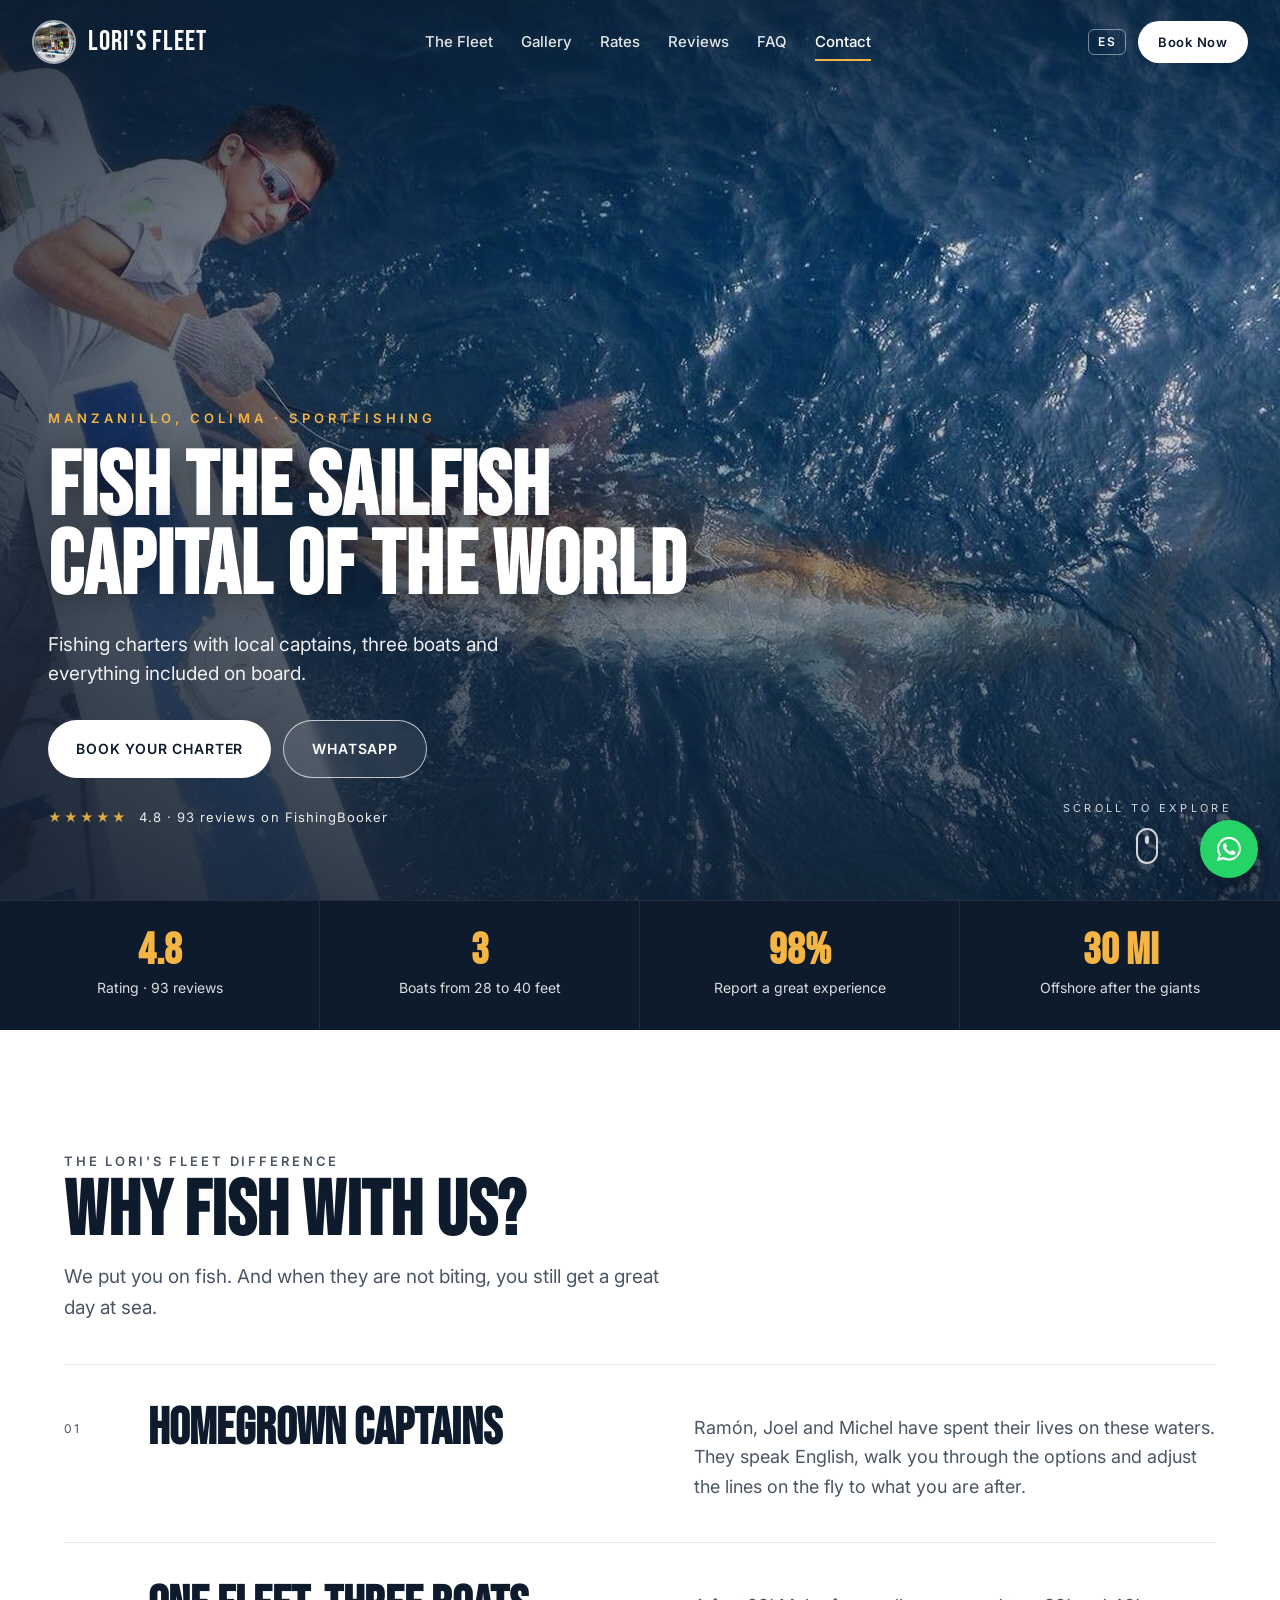
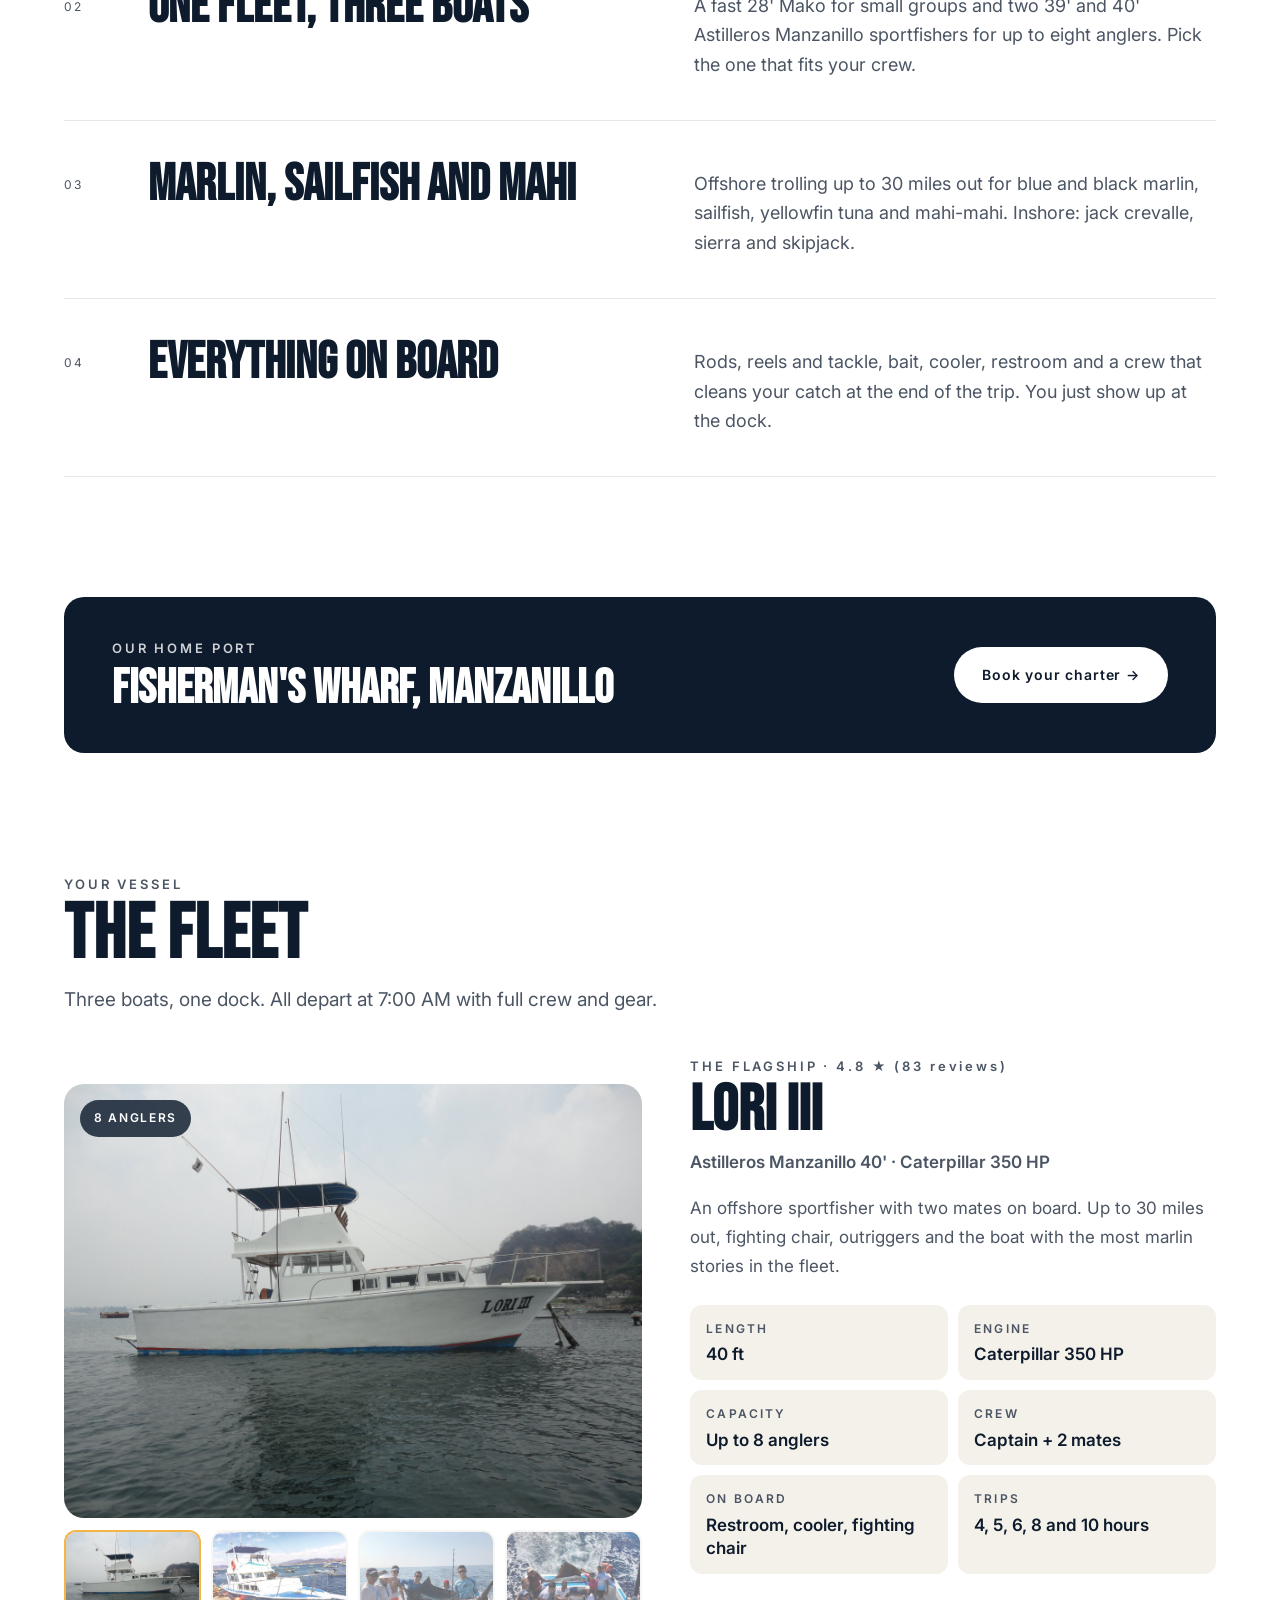
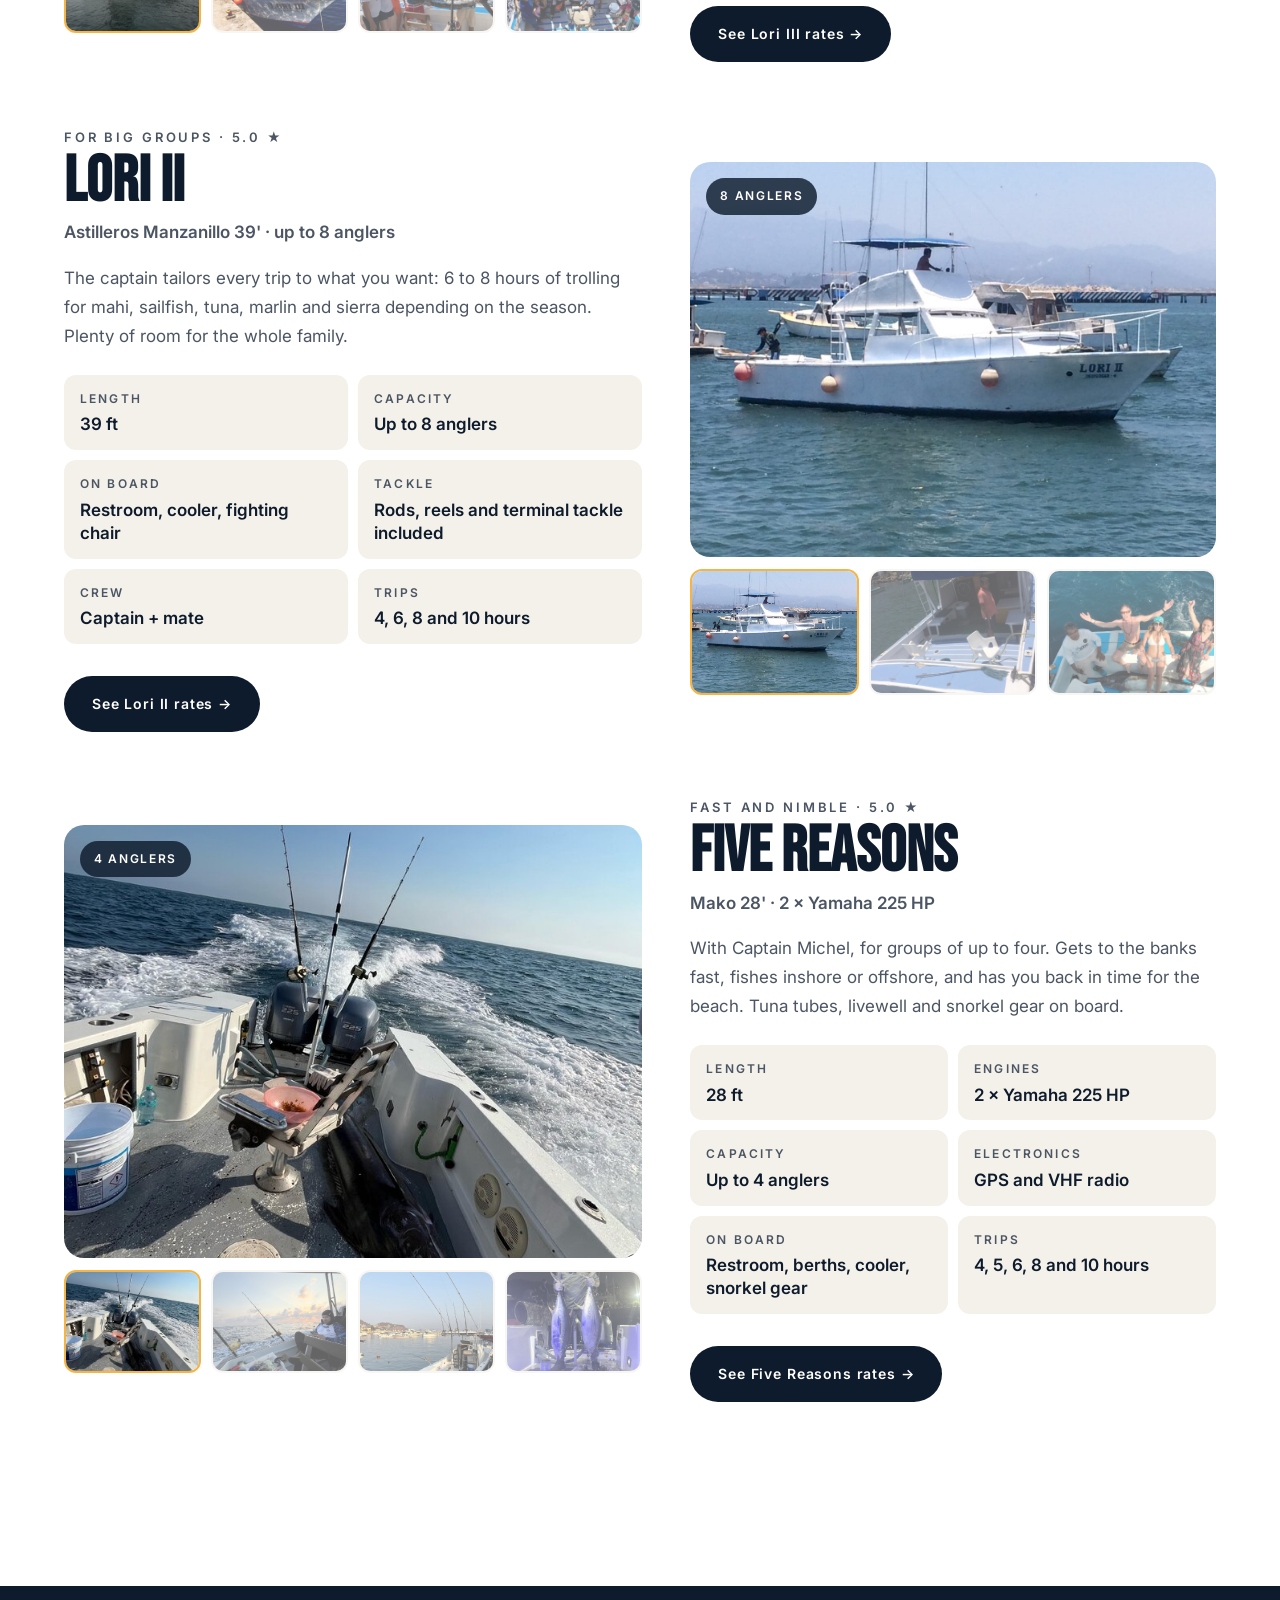
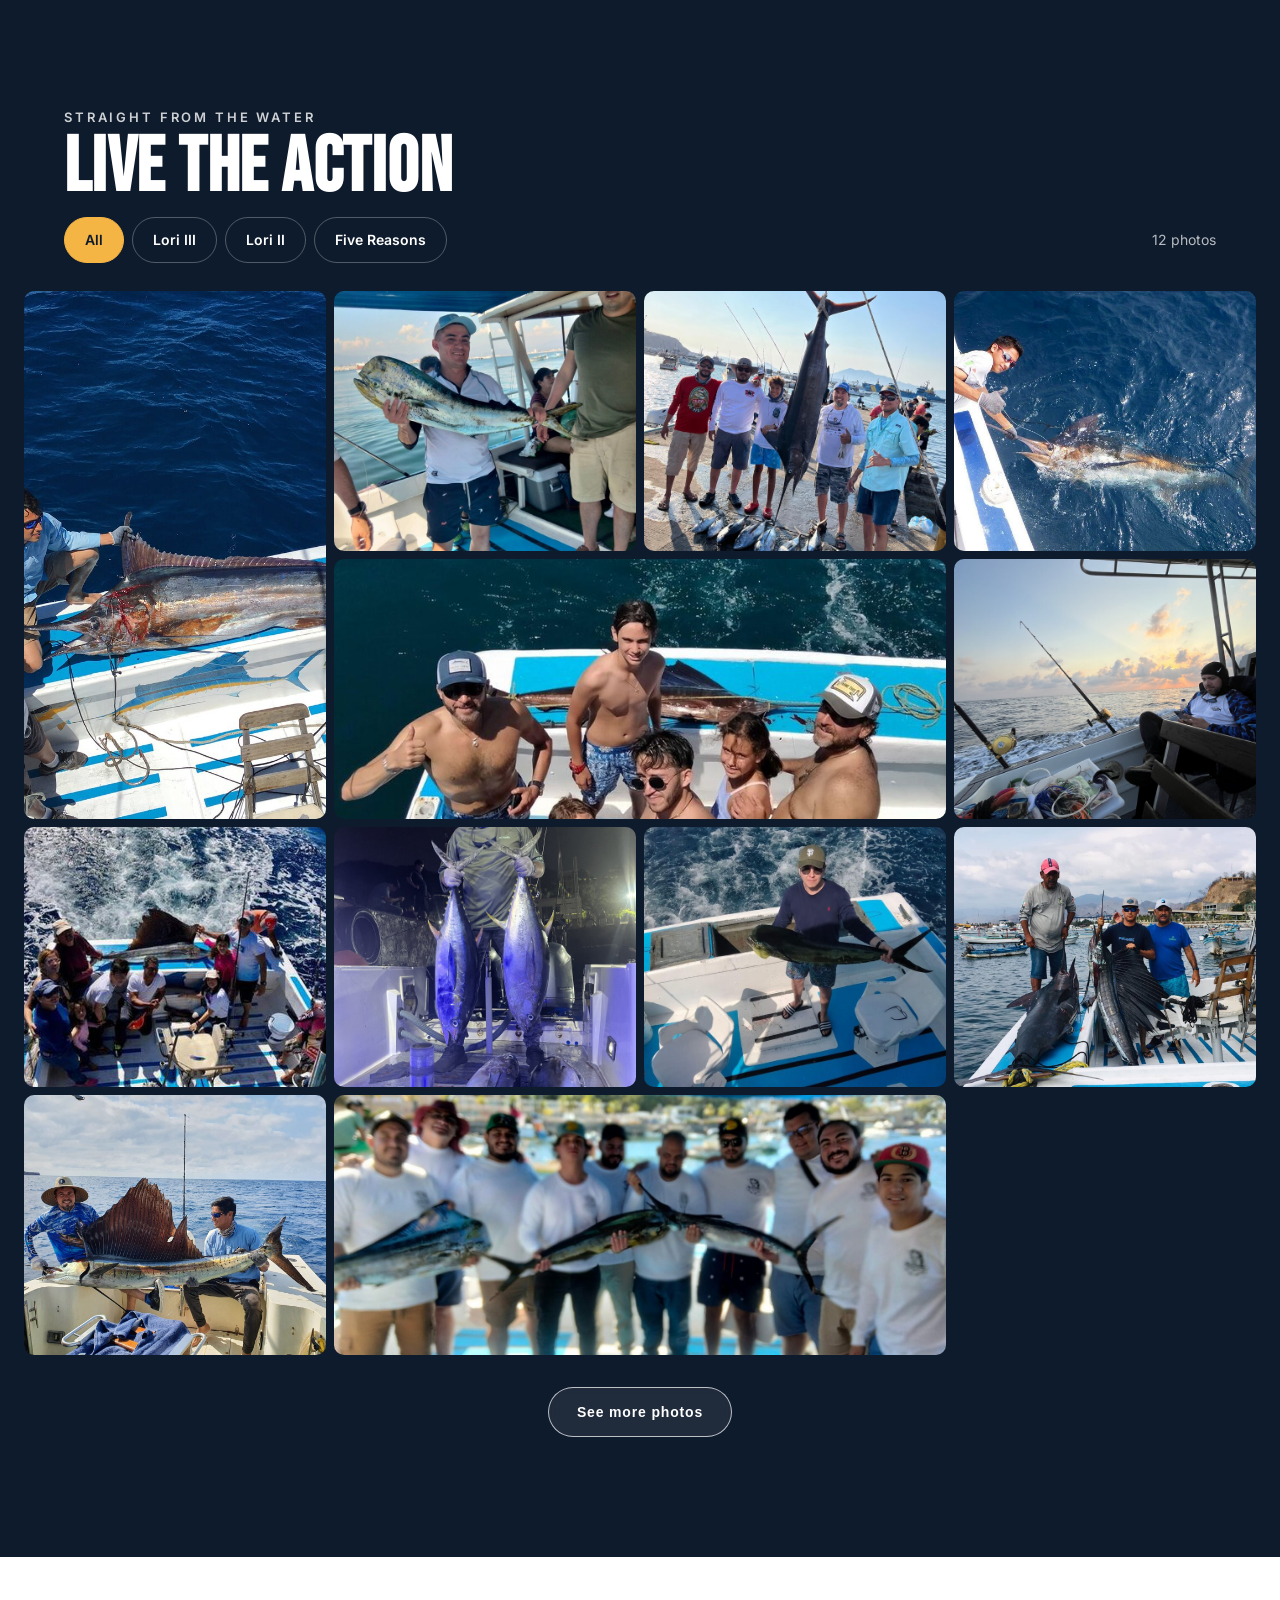
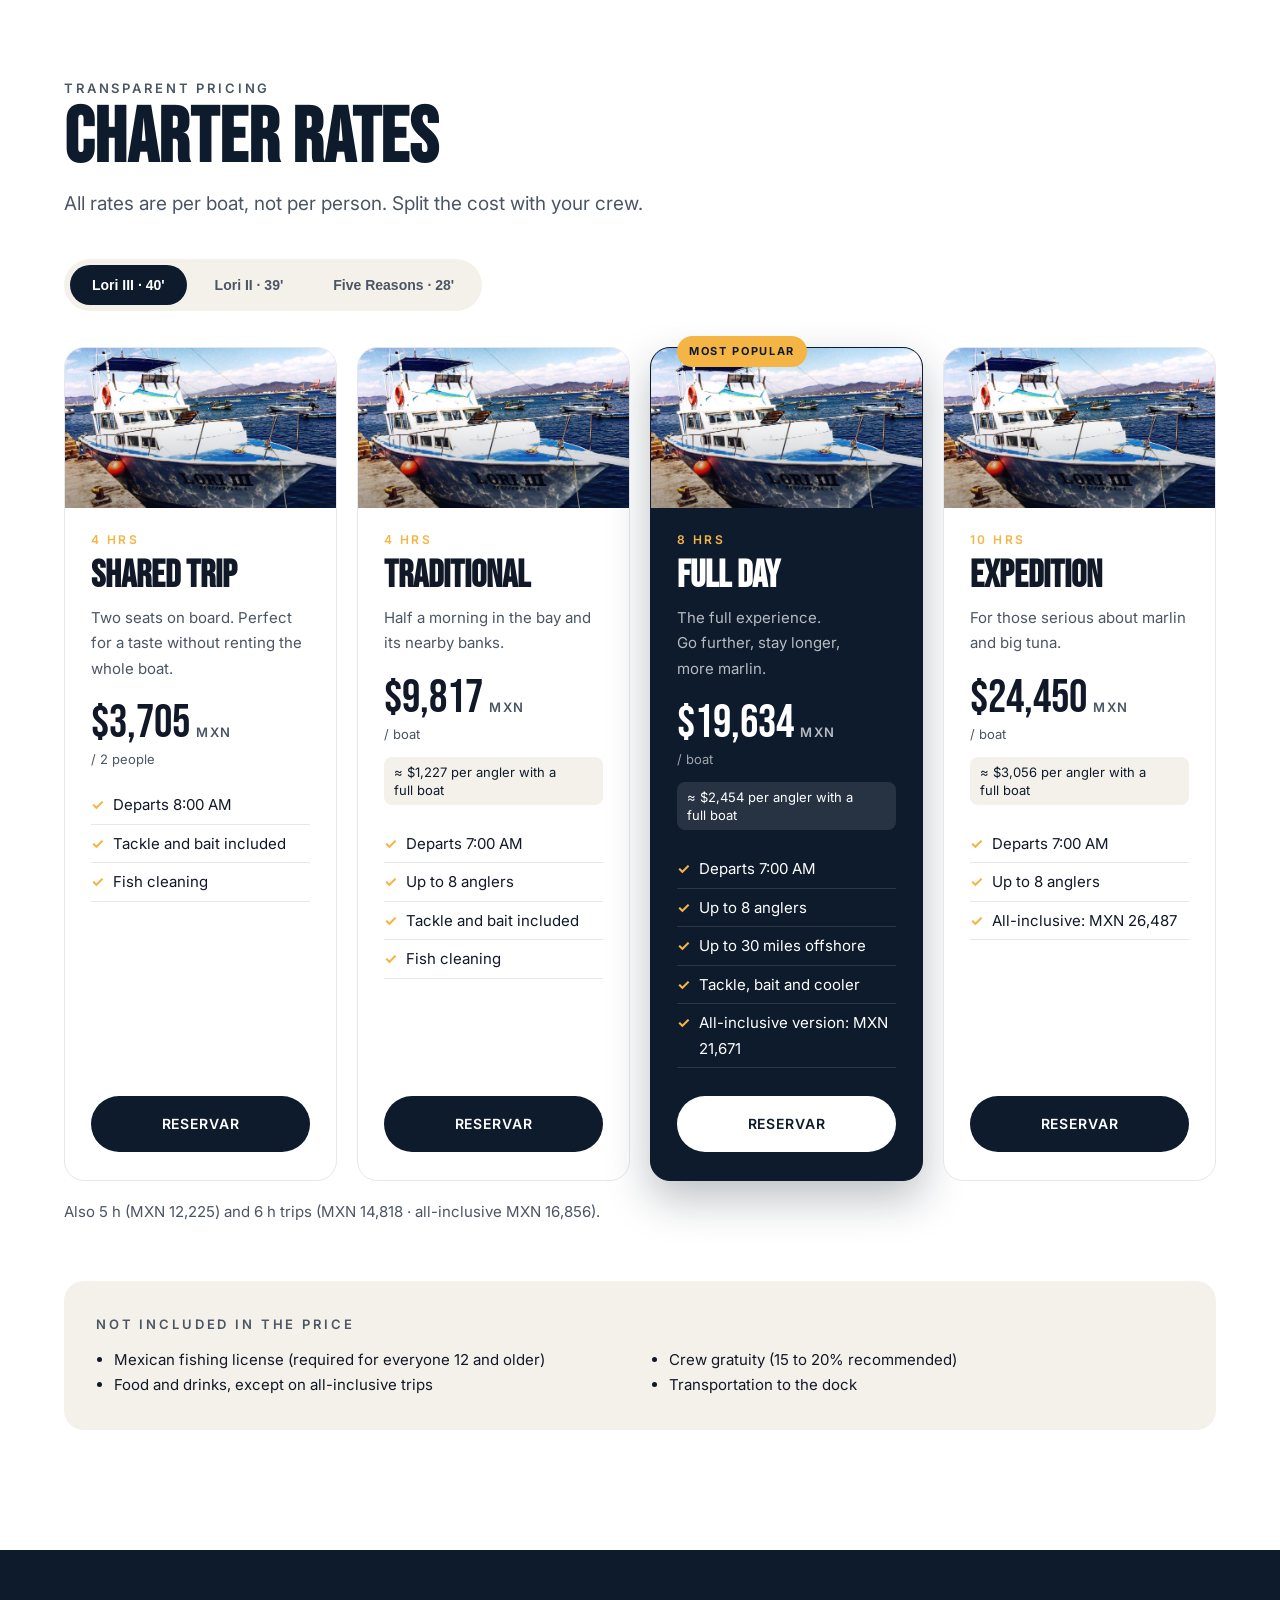
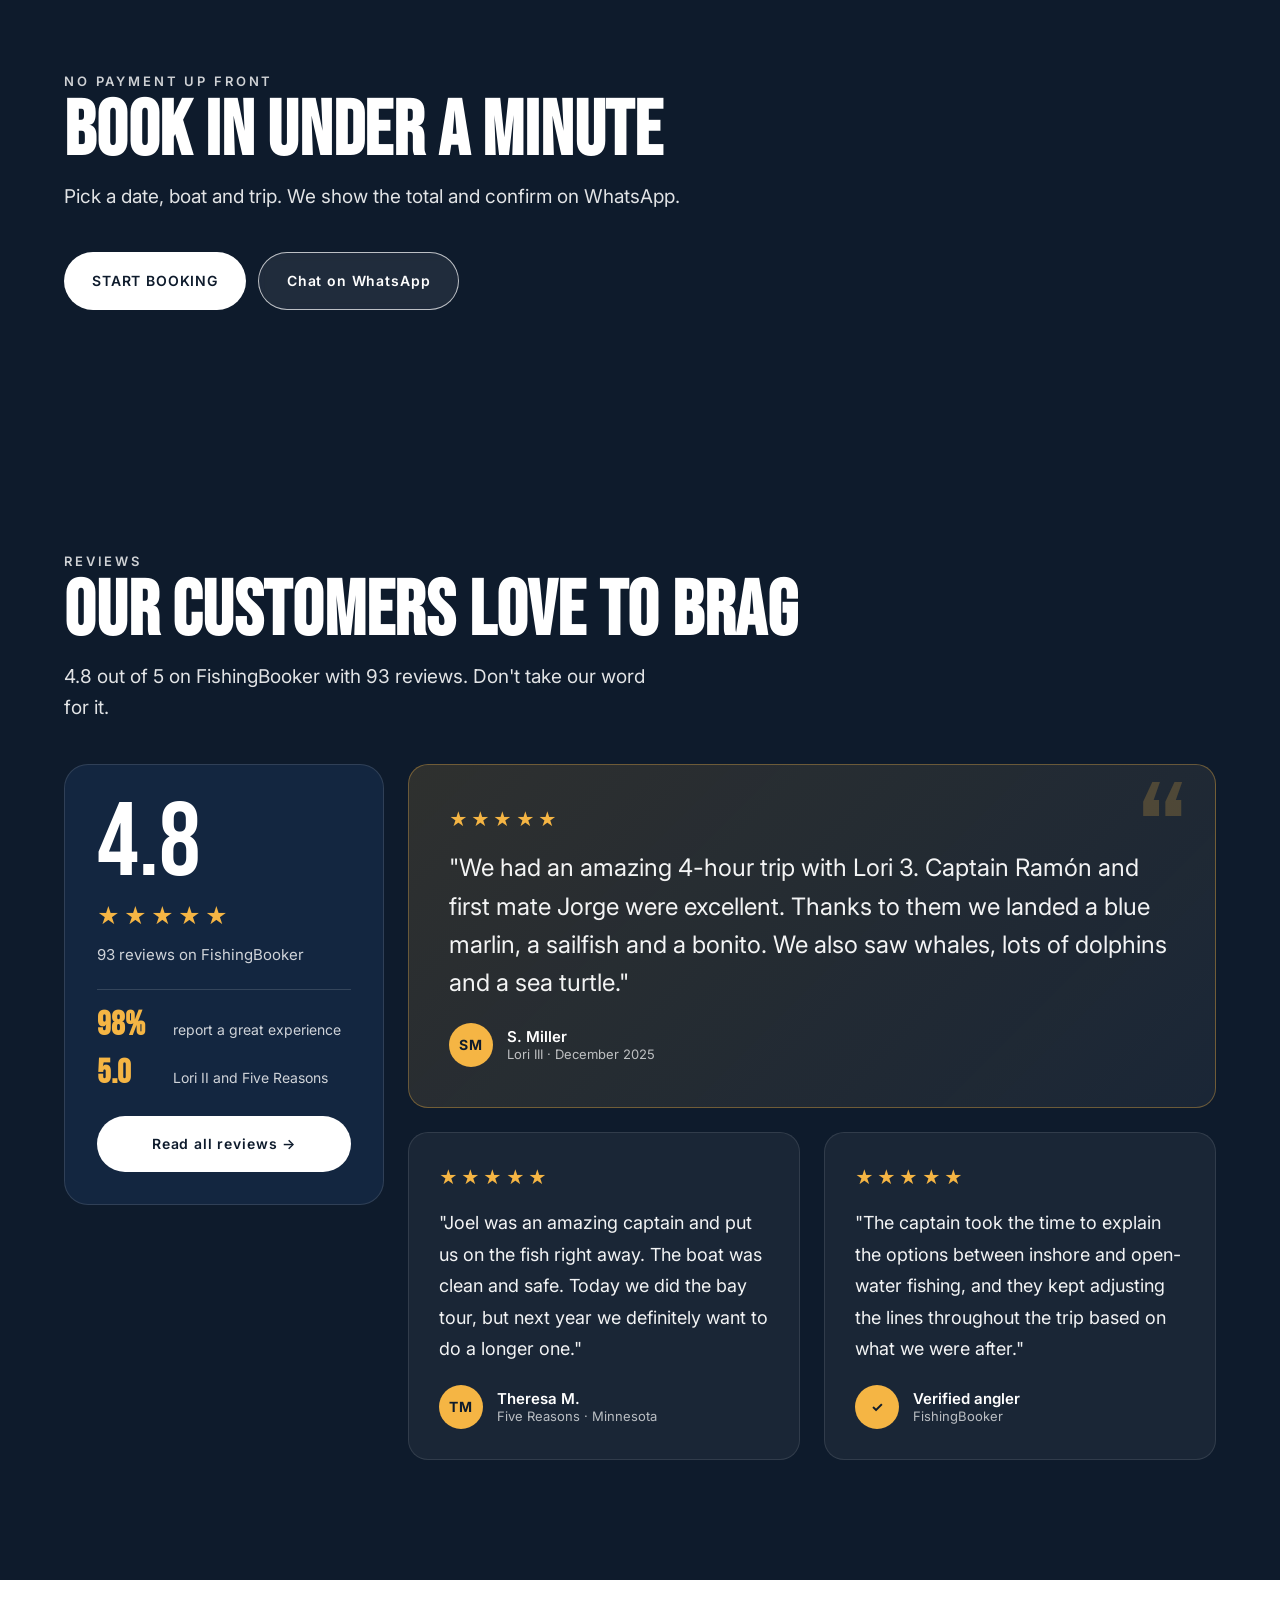
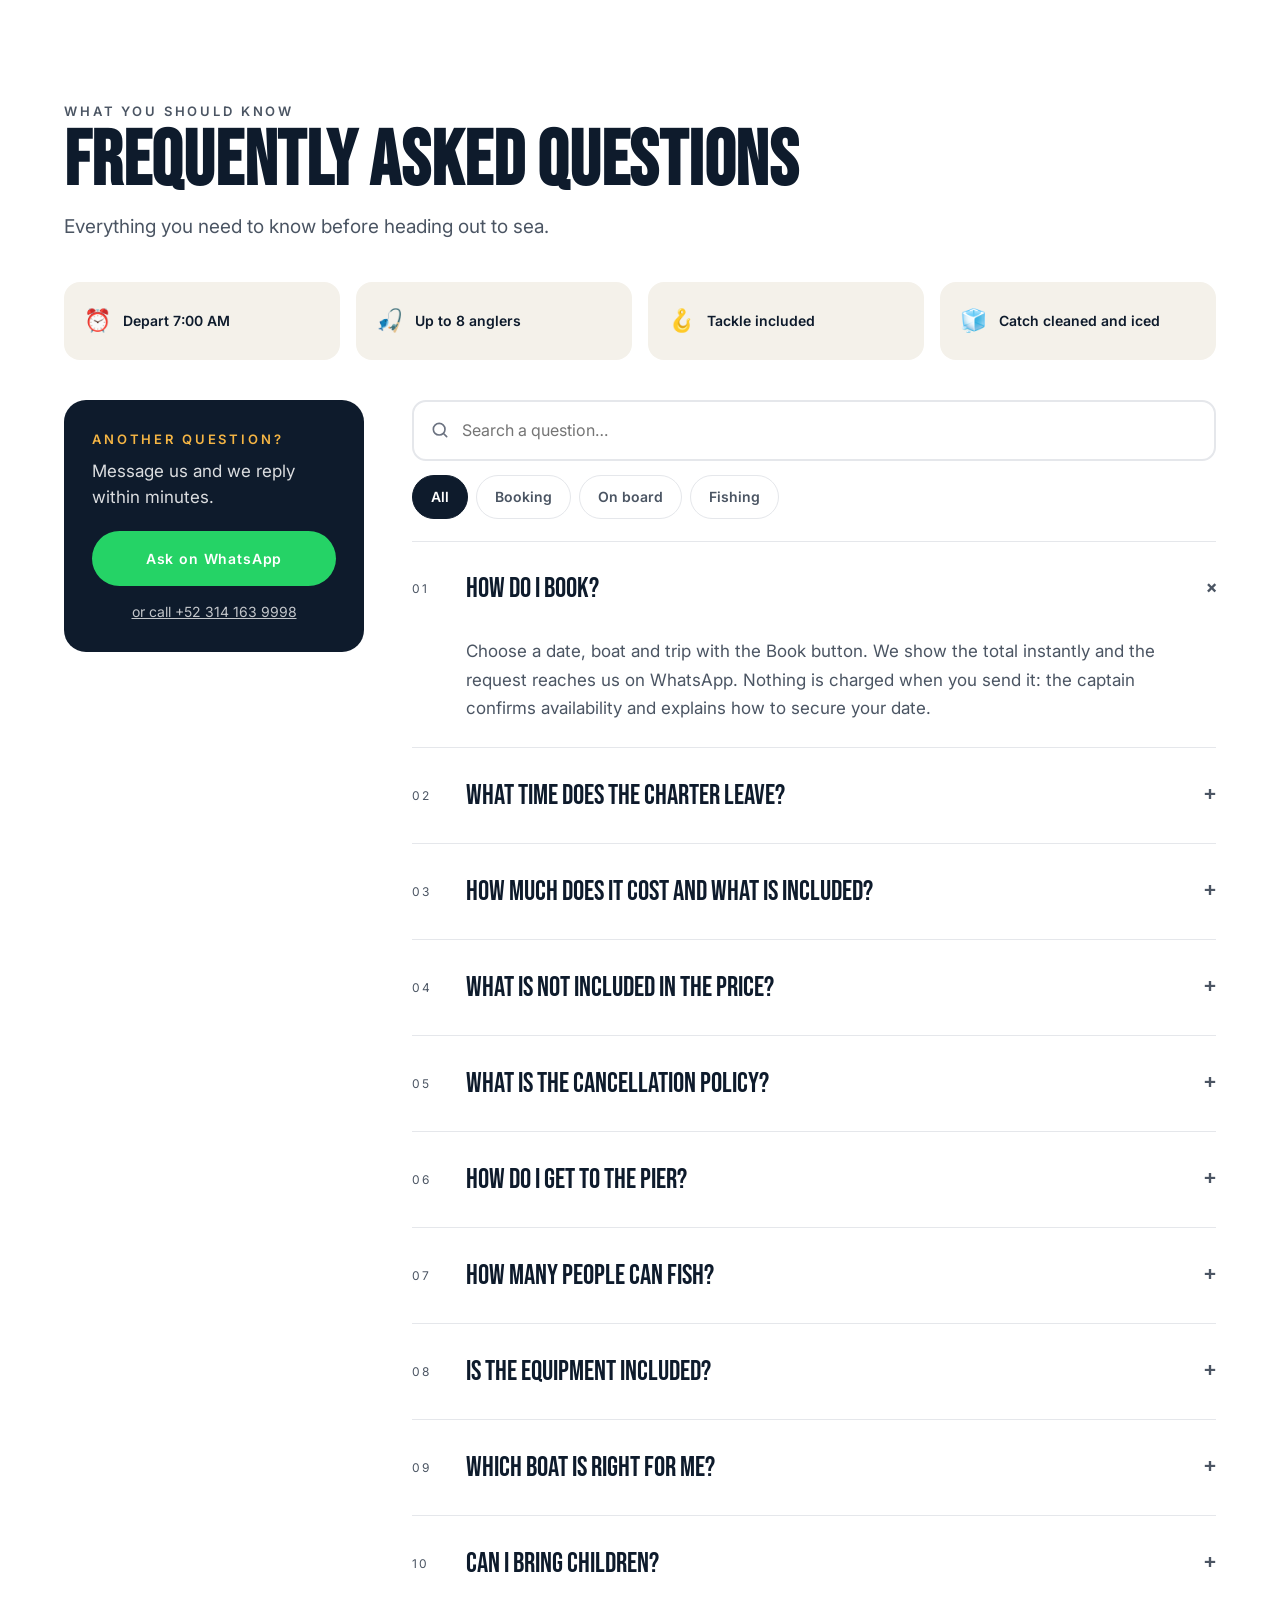
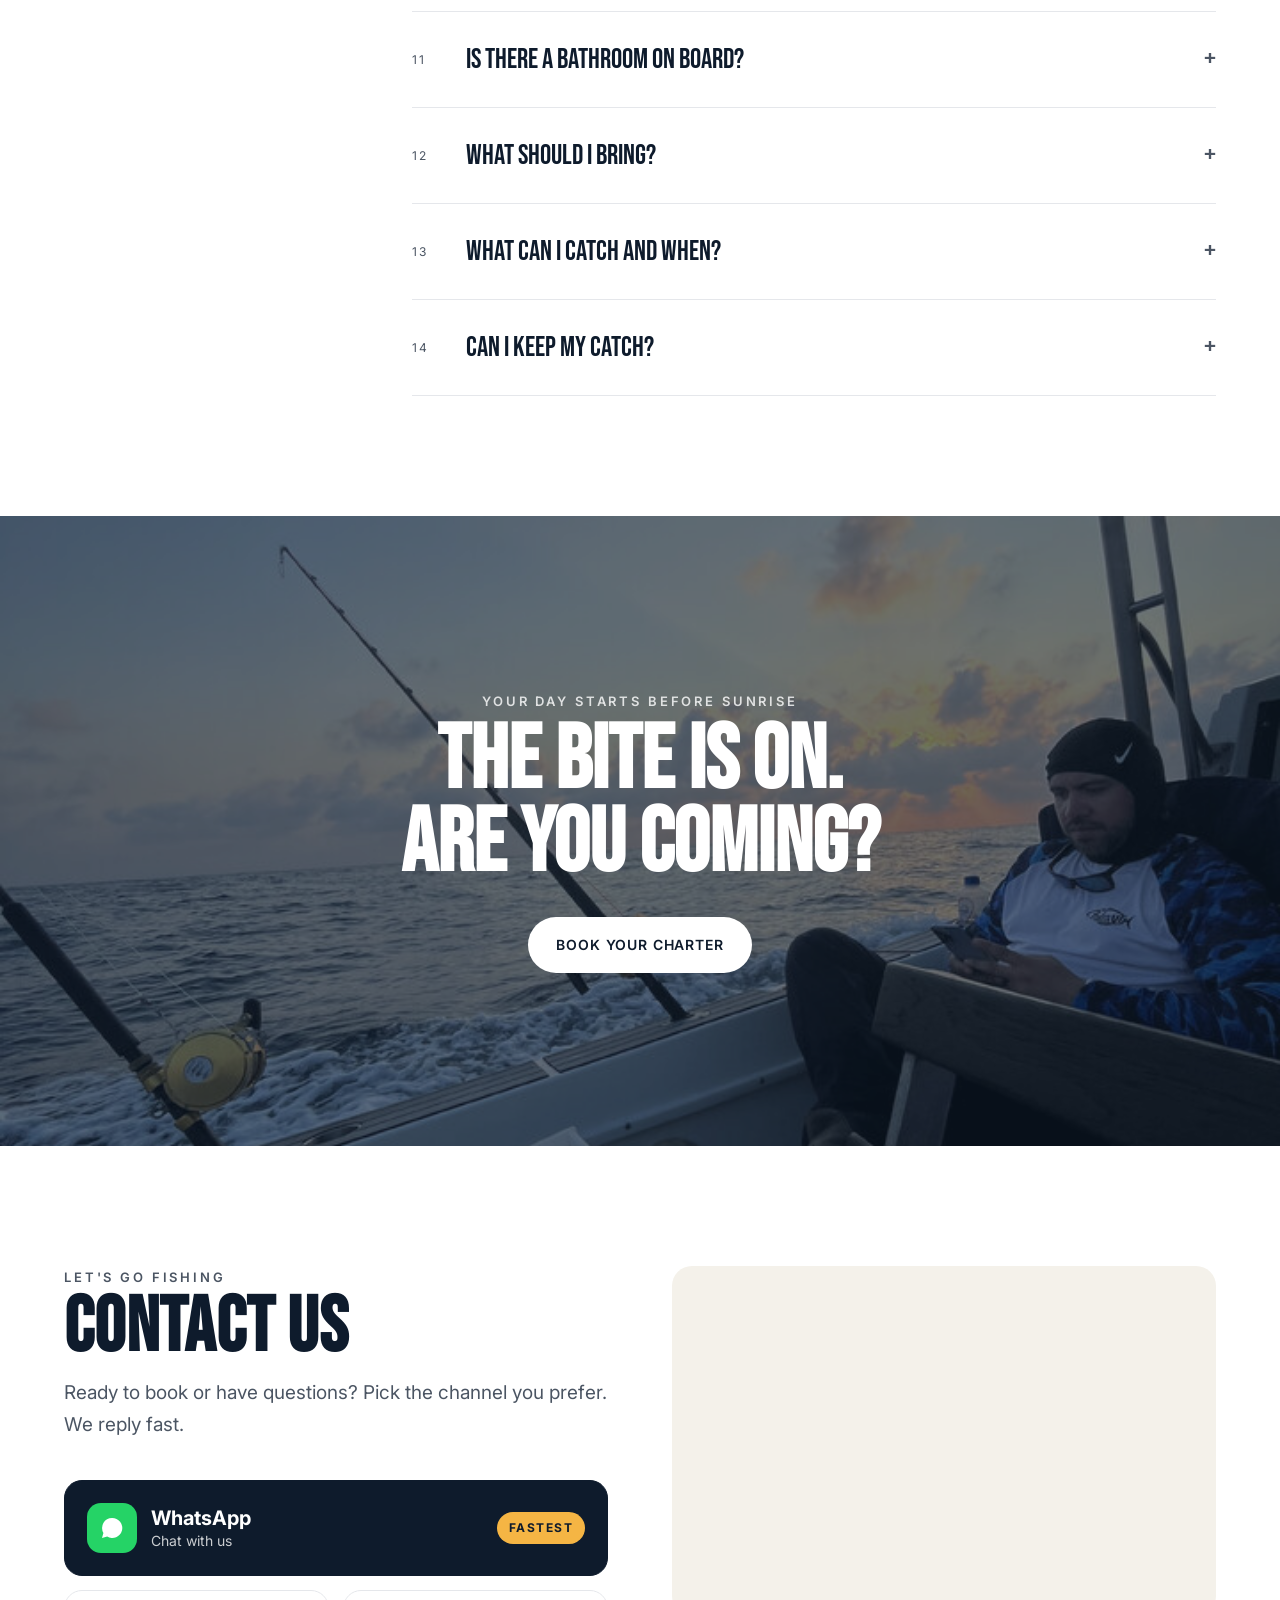
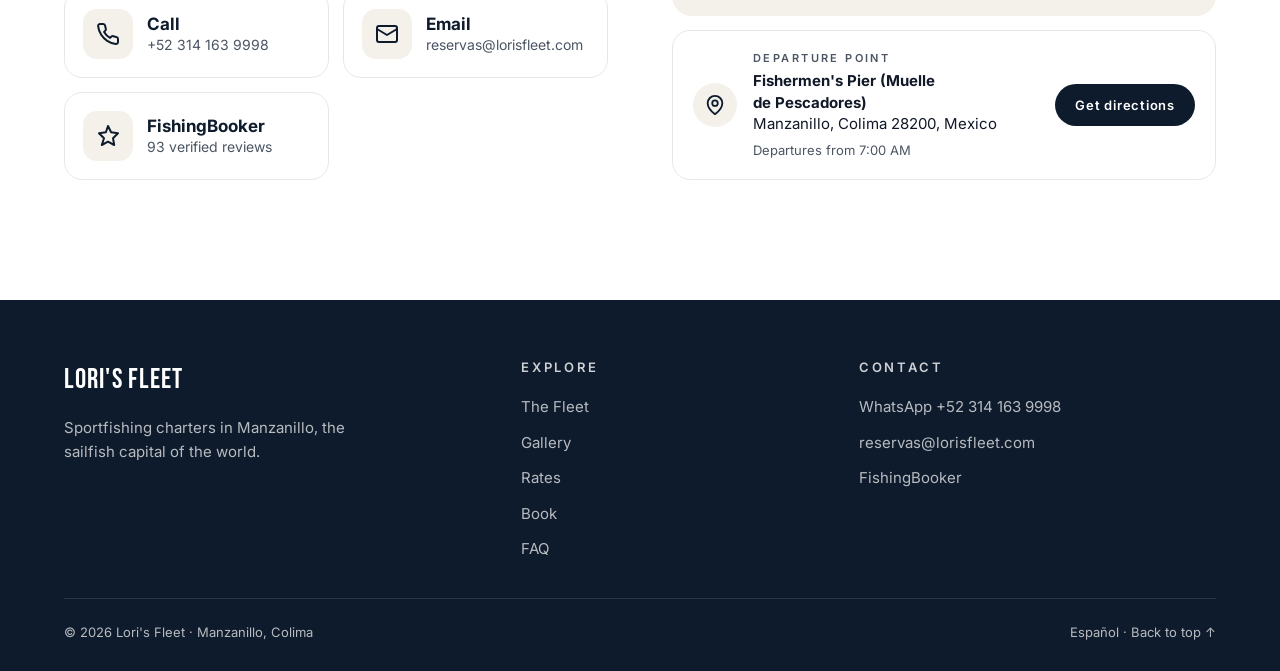
==== commit 6c0f7e59: "FAQ: búsqueda, categorías, más preguntas, ayuda por WhatsApp y datos estructurados Co-Authored-By: C" ====
--- a/en/index.html
+++ b/en/index.html
@@ -12,6 +12,7 @@
 <link rel="alternate" hreflang="en" href="/en/">
 <link rel="alternate" hreflang="x-default" href="/">
 <link rel="stylesheet" href="../styles.css">
+<script type="application/ld+json">{"@context": "https://schema.org", "@type": "FAQPage", "mainEntity": [{"@type": "Question", "name": "How do I book?", "acceptedAnswer": {"@type": "Answer", "text": "Choose a date, boat and trip with the Book button. We show the total instantly and the request reaches us on WhatsApp. Nothing is charged when you send it: the captain confirms availability and explains how to secure your date."}}, {"@type": "Question", "name": "What time does the charter leave?", "acceptedAnswer": {"@type": "Answer", "text": "We depart at 7:00 AM from the Fishermen's Pier. The 4-hour bay tours leave at 8:00 AM. We return according to the length you booked, or earlier once you have your catch."}}, {"@type": "Question", "name": "How much does it cost and what is included?", "acceptedAnswer": {"@type": "Answer", "text": "Rates are per boat, not per person, so you can split the cost with your group. They include captain, crew, tackle and bait. See the rates section for each boat and trip length."}}, {"@type": "Question", "name": "What is not included in the price?", "acceptedAnswer": {"@type": "Answer", "text": "The Mexican fishing license (required from age 12), food and drinks (except on \"all inclusive\" trips), a tip for the crew (15 to 20% is recommended) and transportation to the pier."}}, {"@type": "Question", "name": "What is the cancellation policy?", "acceptedAnswer": {"@type": "Answer", "text": "If the captain cancels due to bad weather, you get a full refund or a new date. For guest cancellations, ask us when you book."}}, {"@type": "Question", "name": "How do I get to the pier?", "acceptedAnswer": {"@type": "Answer", "text": "We leave from the Fishermen's Pier in Manzanillo, Colima. The contact section has the map and a button that opens directions on your phone."}}, {"@type": "Question", "name": "How many people can fish?", "acceptedAnswer": {"@type": "Answer", "text": "The Lori III and Lori II carry up to 8 people; the Five Reasons up to 4. Mexican regulations require a fishing license for every passenger aged 12 or older, whether they fish or not."}}, {"@type": "Question", "name": "Is the equipment included?", "acceptedAnswer": {"@type": "Answer", "text": "Yes. Rods, reels, terminal tackle and bait are included on every trip. You are welcome to bring your own gear."}}, {"@type": "Question", "name": "Which boat is right for me?", "acceptedAnswer": {"@type": "Answer", "text": "The Lori III is the flagship, ideal for running up to 30 miles offshore after marlin and big tuna. The Lori II has plenty of room for groups and families. The Five Reasons is fast and agile, for groups of up to four."}}, {"@type": "Question", "name": "Can I bring children?", "acceptedAnswer": {"@type": "Answer", "text": "Yes. The captain adapts the trip to your group, and the Lori II offers the most room for families. If you are traveling with small children, tell us when you book so we can recommend the right trip and boat."}}, {"@type": "Question", "name": "Is there a bathroom on board?", "acceptedAnswer": {"@type": "Answer", "text": "Yes. The Lori III and Lori II have a bathroom and cooler; the Five Reasons has a bathroom, beds, cooler and snorkel gear."}}, {"@type": "Question", "name": "What should I bring?", "acceptedAnswer": {"@type": "Answer", "text": "Sunscreen, a hat, polarized sunglasses and light clothing. Soft-soled non-slip shoes and your fishing license. If you get seasick easily, take your medication before departure."}}, {"@type": "Question", "name": "What can I catch and when?", "acceptedAnswer": {"@type": "Answer", "text": "Sailfish almost all year; blue and black marlin, mahi-mahi and yellowfin tuna are strongest from October to March. Inside the bay: jack, sierra, bonito and snapper."}}, {"@type": "Question", "name": "Can I keep my catch?", "acceptedAnswer": {"@type": "Answer", "text": "Yes, as long as it is legal. The crew cleans it at the end of the trip. Sailfish and marlin are released unless they are injured."}}]}</script>
 </head>
 <body>
 
@@ -406,21 +407,45 @@
 <!-- FAQ -->
 <section class="section" id="faq">
   <div class="wrap">
-    <p class="eyebrow">NEED TO KNOW</p>
+    <p class="eyebrow">WHAT YOU SHOULD KNOW</p>
     <h2 class="h2">FREQUENTLY ASKED QUESTIONS</h2>
+    <p class="lead">Everything you need to know before heading out to sea.</p>
     <div class="quick">
       <div>⏰<span>Depart 7:00 AM</span></div>
       <div>🎣<span>Up to 8 anglers</span></div>
       <div>🪝<span>Tackle included</span></div>
       <div>🧊<span>Catch cleaned and iced</span></div>
     </div>
-    <div class="faq-list">
-      <details open><summary><span>01</span>WHAT TIME DOES THE CHARTER DEPART?</summary><p>We leave at 7:00 AM from Fisherman's Wharf. The 4-hour bay trips depart at 8:00 AM. We return according to the trip length you booked, or once you have your catch.</p></details>
-      <details><summary><span>02</span>HOW MANY PEOPLE CAN FISH?</summary><p>The Lori III and Lori II carry up to 8 people; the Five Reasons up to 4. Mexican regulations require a fishing license for every passenger 12 and older, whether they fish or not.</p></details>
-      <details><summary><span>03</span>IS EQUIPMENT INCLUDED?</summary><p>Yes. Rods, reels, terminal tackle and bait are included on every trip. You are welcome to bring your own gear.</p></details>
-      <details><summary><span>04</span>WHAT DO YOU CATCH AND WHEN?</summary><p>Sailfish almost year-round; blue and black marlin, mahi-mahi and yellowfin tuna peak from October to March. Inside the bay: jack crevalle, sierra, skipjack and snapper.</p></details>
-      <details><summary><span>05</span>CAN I KEEP MY CATCH?</summary><p>Yes, as long as it is legal. The crew cleans it at the end of the trip. Sailfish and marlin are released unless they come up injured.</p></details>
-      <details><summary><span>06</span>WHAT IS THE CANCELLATION POLICY?</summary><p>If the captain cancels due to weather, you get a full refund or a new date. For customer cancellations, ask us when booking.</p></details>
+    <div class="faq">
+      <aside class="faq-help">
+        <p class="eyebrow">ANOTHER QUESTION?</p>
+        <p>Message us and we reply within minutes.</p>
+        <a class="btn btn-wa btn-block" href="https://wa.me/523141639998" target="_blank" rel="noopener">Ask on WhatsApp</a>
+        <a class="faq-call" href="tel:+523141639998">or call +52 314 163 9998</a>
+      </aside>
+      <div class="faq-main">
+        <div class="faq-tools">
+          <label class="faq-search"><span class="sr">Search the FAQ</span><input type="search" id="faqQ" placeholder="Search a question…" autocomplete="off"></label>
+          <div class="faq-chips" role="group"><button type="button" class="faq-chip active" data-c="all">All</button><button type="button" class="faq-chip" data-c="res">Booking</button><button type="button" class="faq-chip" data-c="bor">On board</button><button type="button" class="faq-chip" data-c="pes">Fishing</button></div>
+        </div>
+        <div class="faq-list" id="faqList">
+        <details data-cat="res" open><summary><span></span>How do I book?</summary><p>Choose a date, boat and trip with the Book button. We show the total instantly and the request reaches us on WhatsApp. Nothing is charged when you send it: the captain confirms availability and explains how to secure your date.</p></details>
+        <details data-cat="res"><summary><span></span>What time does the charter leave?</summary><p>We depart at 7:00 AM from the Fishermen's Pier. The 4-hour bay tours leave at 8:00 AM. We return according to the length you booked, or earlier once you have your catch.</p></details>
+        <details data-cat="res"><summary><span></span>How much does it cost and what is included?</summary><p>Rates are per boat, not per person, so you can split the cost with your group. They include captain, crew, tackle and bait. See the rates section for each boat and trip length.</p></details>
+        <details data-cat="res"><summary><span></span>What is not included in the price?</summary><p>The Mexican fishing license (required from age 12), food and drinks (except on "all inclusive" trips), a tip for the crew (15 to 20% is recommended) and transportation to the pier.</p></details>
+        <details data-cat="res"><summary><span></span>What is the cancellation policy?</summary><p>If the captain cancels due to bad weather, you get a full refund or a new date. For guest cancellations, ask us when you book.</p></details>
+        <details data-cat="res"><summary><span></span>How do I get to the pier?</summary><p>We leave from the Fishermen's Pier in Manzanillo, Colima. The contact section has the map and a button that opens directions on your phone.</p></details>
+        <details data-cat="bor"><summary><span></span>How many people can fish?</summary><p>The Lori III and Lori II carry up to 8 people; the Five Reasons up to 4. Mexican regulations require a fishing license for every passenger aged 12 or older, whether they fish or not.</p></details>
+        <details data-cat="bor"><summary><span></span>Is the equipment included?</summary><p>Yes. Rods, reels, terminal tackle and bait are included on every trip. You are welcome to bring your own gear.</p></details>
+        <details data-cat="bor"><summary><span></span>Which boat is right for me?</summary><p>The Lori III is the flagship, ideal for running up to 30 miles offshore after marlin and big tuna. The Lori II has plenty of room for groups and families. The Five Reasons is fast and agile, for groups of up to four.</p></details>
+        <details data-cat="bor"><summary><span></span>Can I bring children?</summary><p>Yes. The captain adapts the trip to your group, and the Lori II offers the most room for families. If you are traveling with small children, tell us when you book so we can recommend the right trip and boat.</p></details>
+        <details data-cat="bor"><summary><span></span>Is there a bathroom on board?</summary><p>Yes. The Lori III and Lori II have a bathroom and cooler; the Five Reasons has a bathroom, beds, cooler and snorkel gear.</p></details>
+        <details data-cat="bor"><summary><span></span>What should I bring?</summary><p>Sunscreen, a hat, polarized sunglasses and light clothing. Soft-soled non-slip shoes and your fishing license. If you get seasick easily, take your medication before departure.</p></details>
+        <details data-cat="pes"><summary><span></span>What can I catch and when?</summary><p>Sailfish almost all year; blue and black marlin, mahi-mahi and yellowfin tuna are strongest from October to March. Inside the bay: jack, sierra, bonito and snapper.</p></details>
+        <details data-cat="pes"><summary><span></span>Can I keep my catch?</summary><p>Yes, as long as it is legal. The crew cleans it at the end of the trip. Sailfish and marlin are released unless they are injured.</p></details>
+        </div>
+        <p class="faq-none" id="faqNone" hidden>We couldn't find that question.</p>
+      </div>
     </div>
   </div>
 </section>
--- a/styles.css
+++ b/styles.css
@@ -470,3 +470,32 @@
 .pc-note{margin:10px 0 0;font-size:12px;color:#4b5563;text-align:center}
 @media (max-width:480px){.pc{right:16px;bottom:96px}}
 @media (prefers-reduced-motion:reduce){.pc{transition:none}}
+
+/* faq mejorado */
+.sr{position:absolute;width:1px;height:1px;overflow:hidden;clip:rect(0 0 0 0);white-space:nowrap}
+.faq{display:grid;grid-template-columns:300px 1fr;gap:48px;align-items:start}
+.faq-help{position:sticky;top:96px;background:var(--navy);color:#fff;border-radius:22px;padding:28px}
+.faq-help .eyebrow{color:var(--accent);margin-bottom:8px}
+.faq-help p:not(.eyebrow){margin:0 0 20px;color:rgba(255,255,255,.85);line-height:1.55}
+.faq-call{display:block;text-align:center;margin-top:14px;font-size:14px;color:rgba(255,255,255,.75);text-decoration:underline}
+.faq-tools{display:grid;gap:14px;margin-bottom:22px}
+.faq-search input{width:100%;font:inherit;font-size:16px;padding:15px 18px 15px 48px;border:2px solid var(--line);border-radius:14px;background:#fff url("data:image/svg+xml,%3Csvg xmlns='http://www.w3.org/2000/svg' width='20' height='20' viewBox='0 0 24 24' fill='none' stroke='%236b7280' stroke-width='2' stroke-linecap='round'%3E%3Ccircle cx='11' cy='11' r='7'/%3E%3Cpath d='m20 20-3.5-3.5'/%3E%3C/svg%3E") no-repeat 16px center}
+.faq-search input:focus{outline:none;border-color:var(--accent)}
+.faq-chips{display:flex;gap:8px;flex-wrap:wrap}
+.faq-chip{font:inherit;font-size:14px;font-weight:600;padding:9px 18px;border-radius:999px;border:1.5px solid var(--line);background:#fff;color:var(--muted);cursor:pointer;transition:all .15s}
+.faq-chip:hover{border-color:var(--navy);color:var(--navy)}
+.faq-chip.active{background:var(--navy);border-color:var(--navy);color:#fff}
+.faq-list{counter-reset:q}
+.faq-list details[hidden]{display:none}
+.faq-list details{counter-increment:q}
+.faq-list summary span::before{content:counter(q,decimal-leading-zero)}
+.faq-list summary{font-size:clamp(20px,2.2vw,28px);padding:22px 0}
+.faq-list summary:hover{color:#1d4f8a}
+.faq-list details[open] summary{color:var(--navy)}
+.faq-list details p{margin:0 0 24px 54px;font-size:17px;line-height:1.7;animation:faqIn .3s ease}
+@keyframes faqIn{from{opacity:0;transform:translateY(-6px)}to{opacity:1;transform:none}}
+.faq-none{padding:28px;border-radius:16px;background:var(--sand);color:var(--muted)}
+.faq-none[hidden]{display:none}
+@media (max-width:1024px){.faq{grid-template-columns:1fr;gap:28px}.faq-help{position:static;order:2}}
+@media (max-width:768px){.faq-list details p{margin-left:0}}
+@media (prefers-reduced-motion:reduce){.faq-list details p{animation:none}}
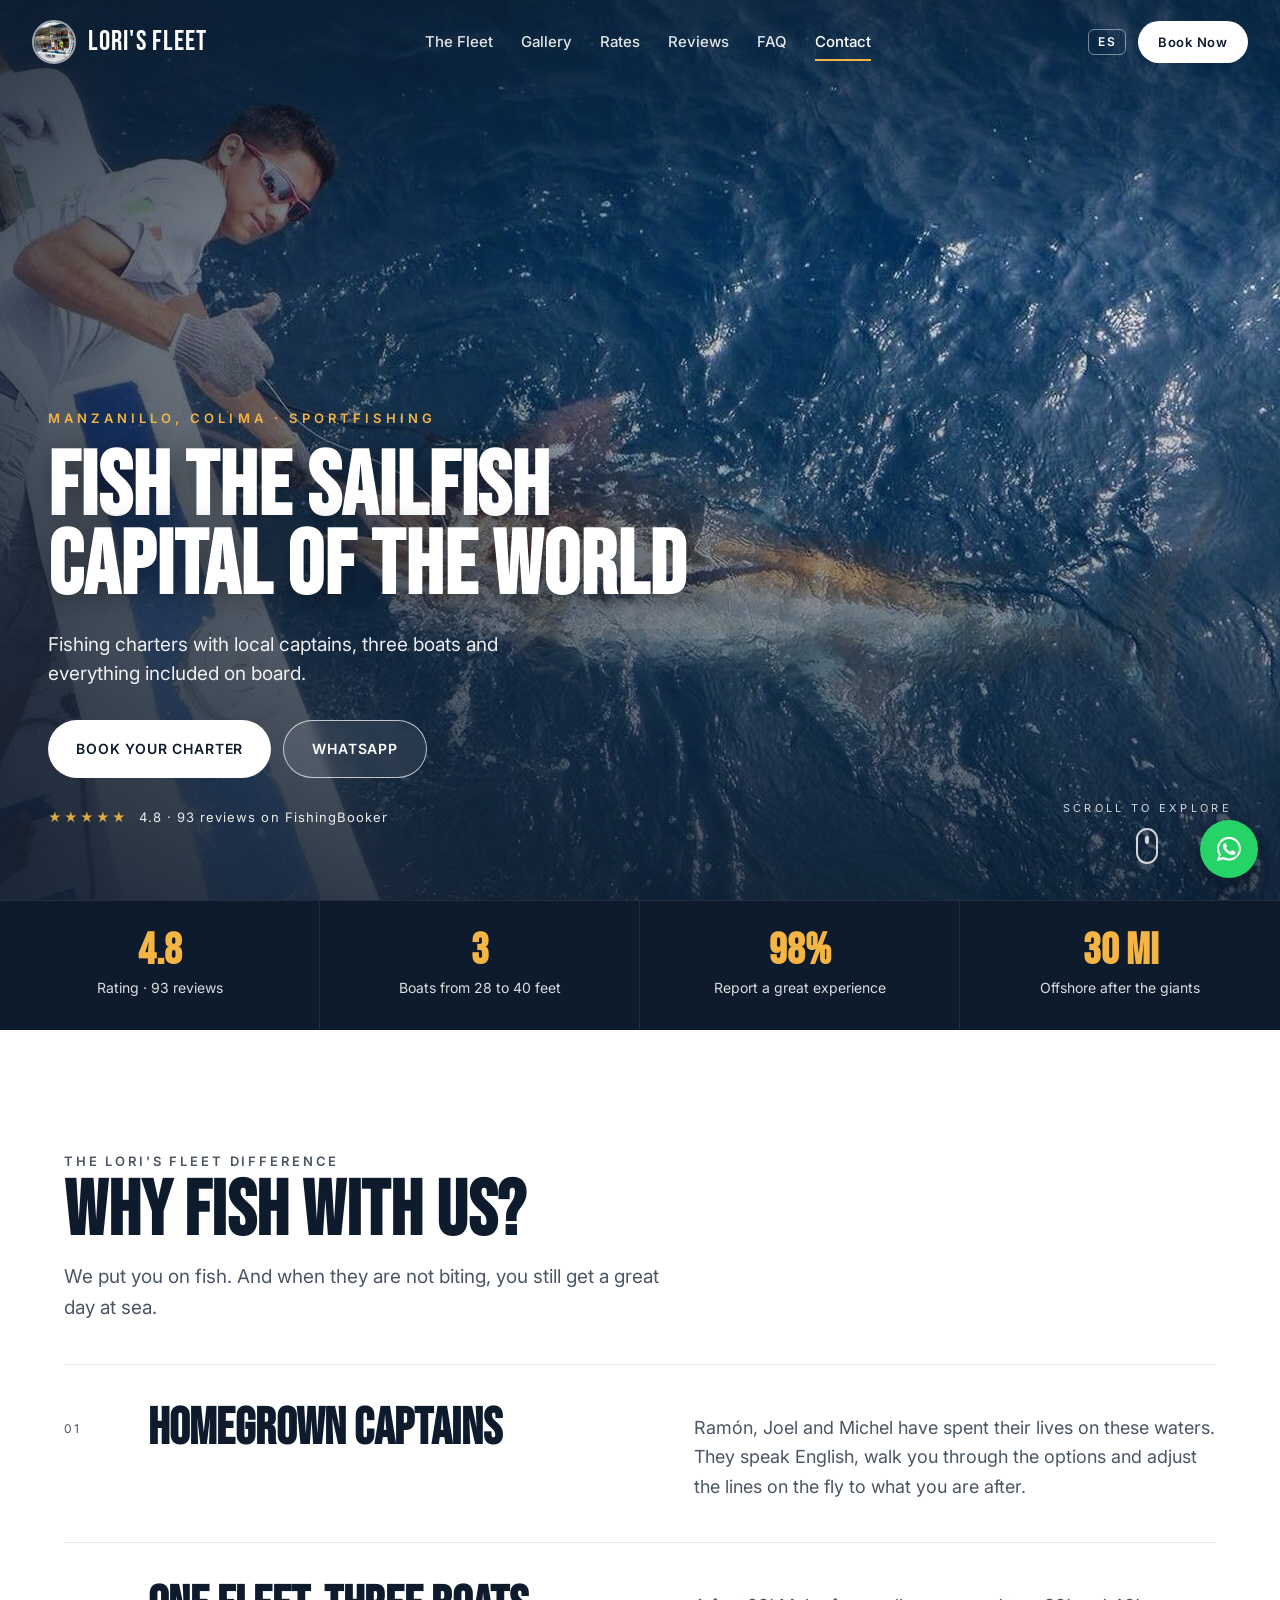
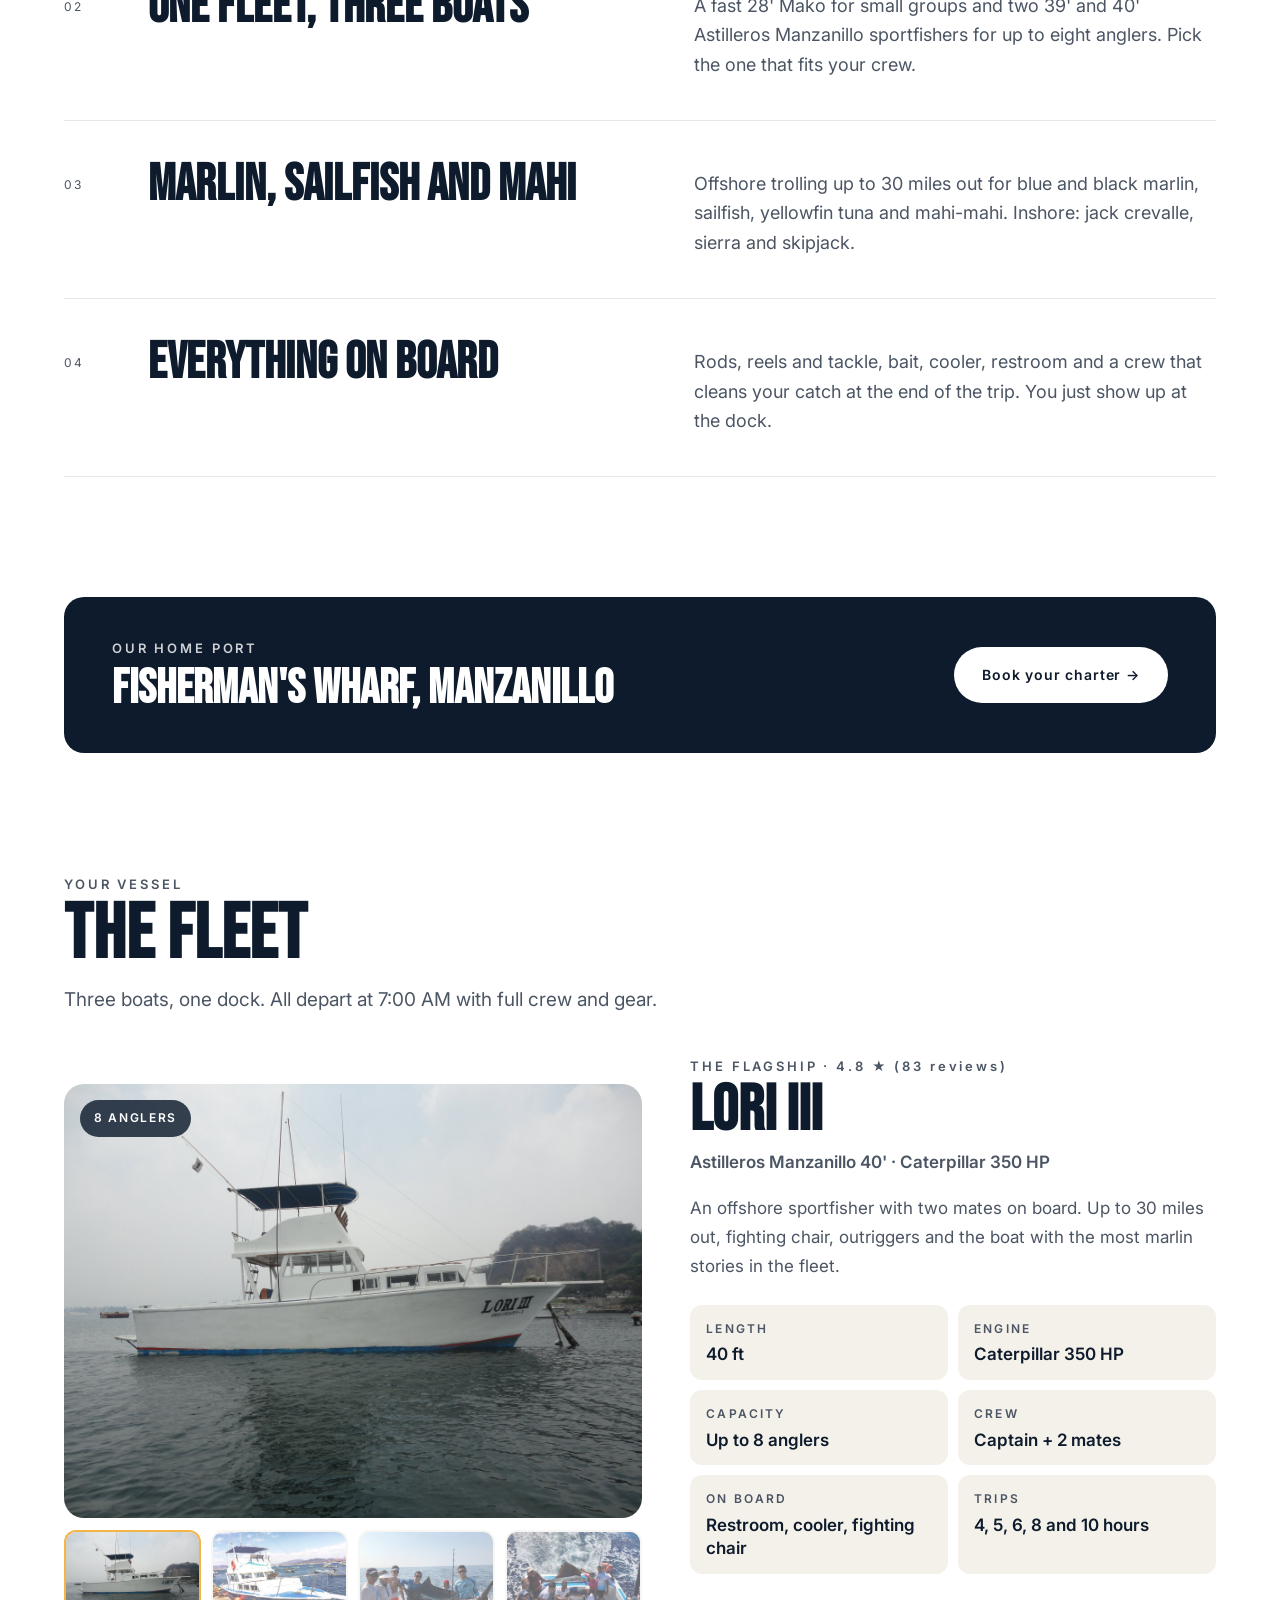
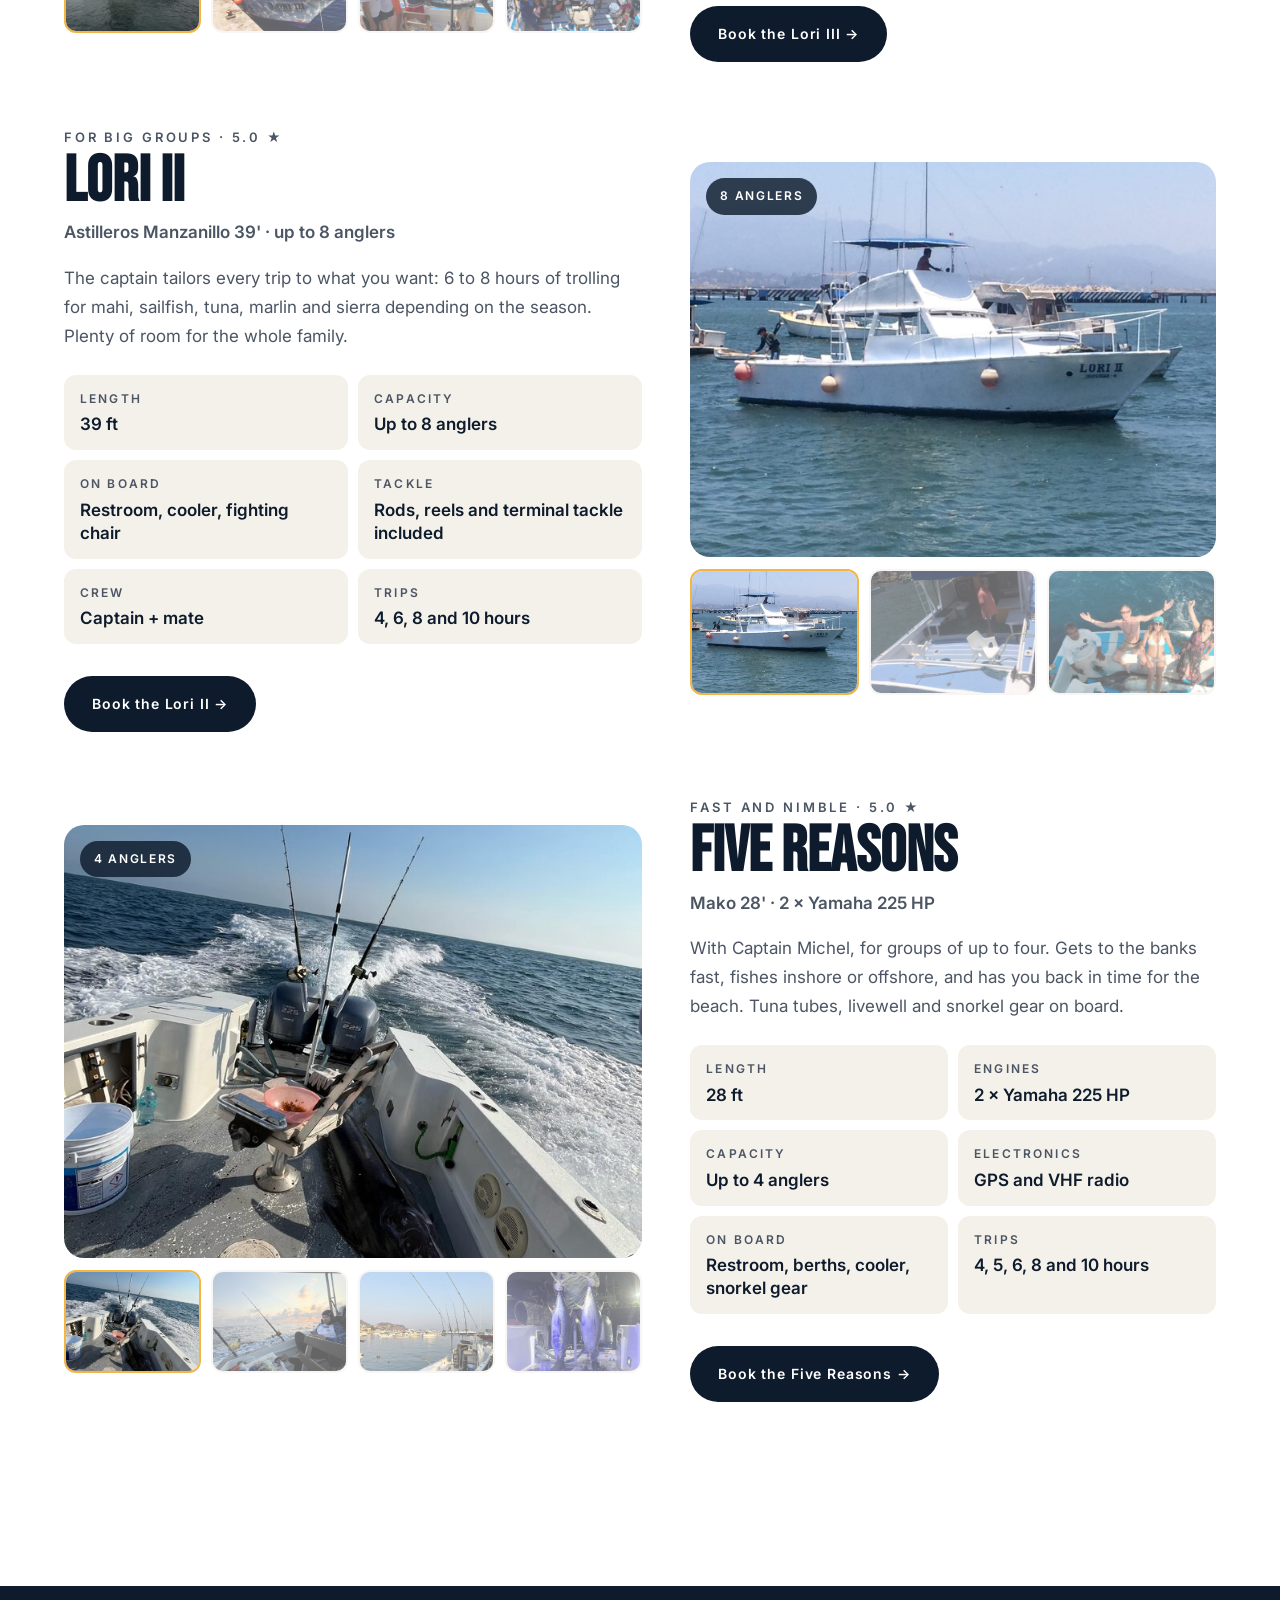
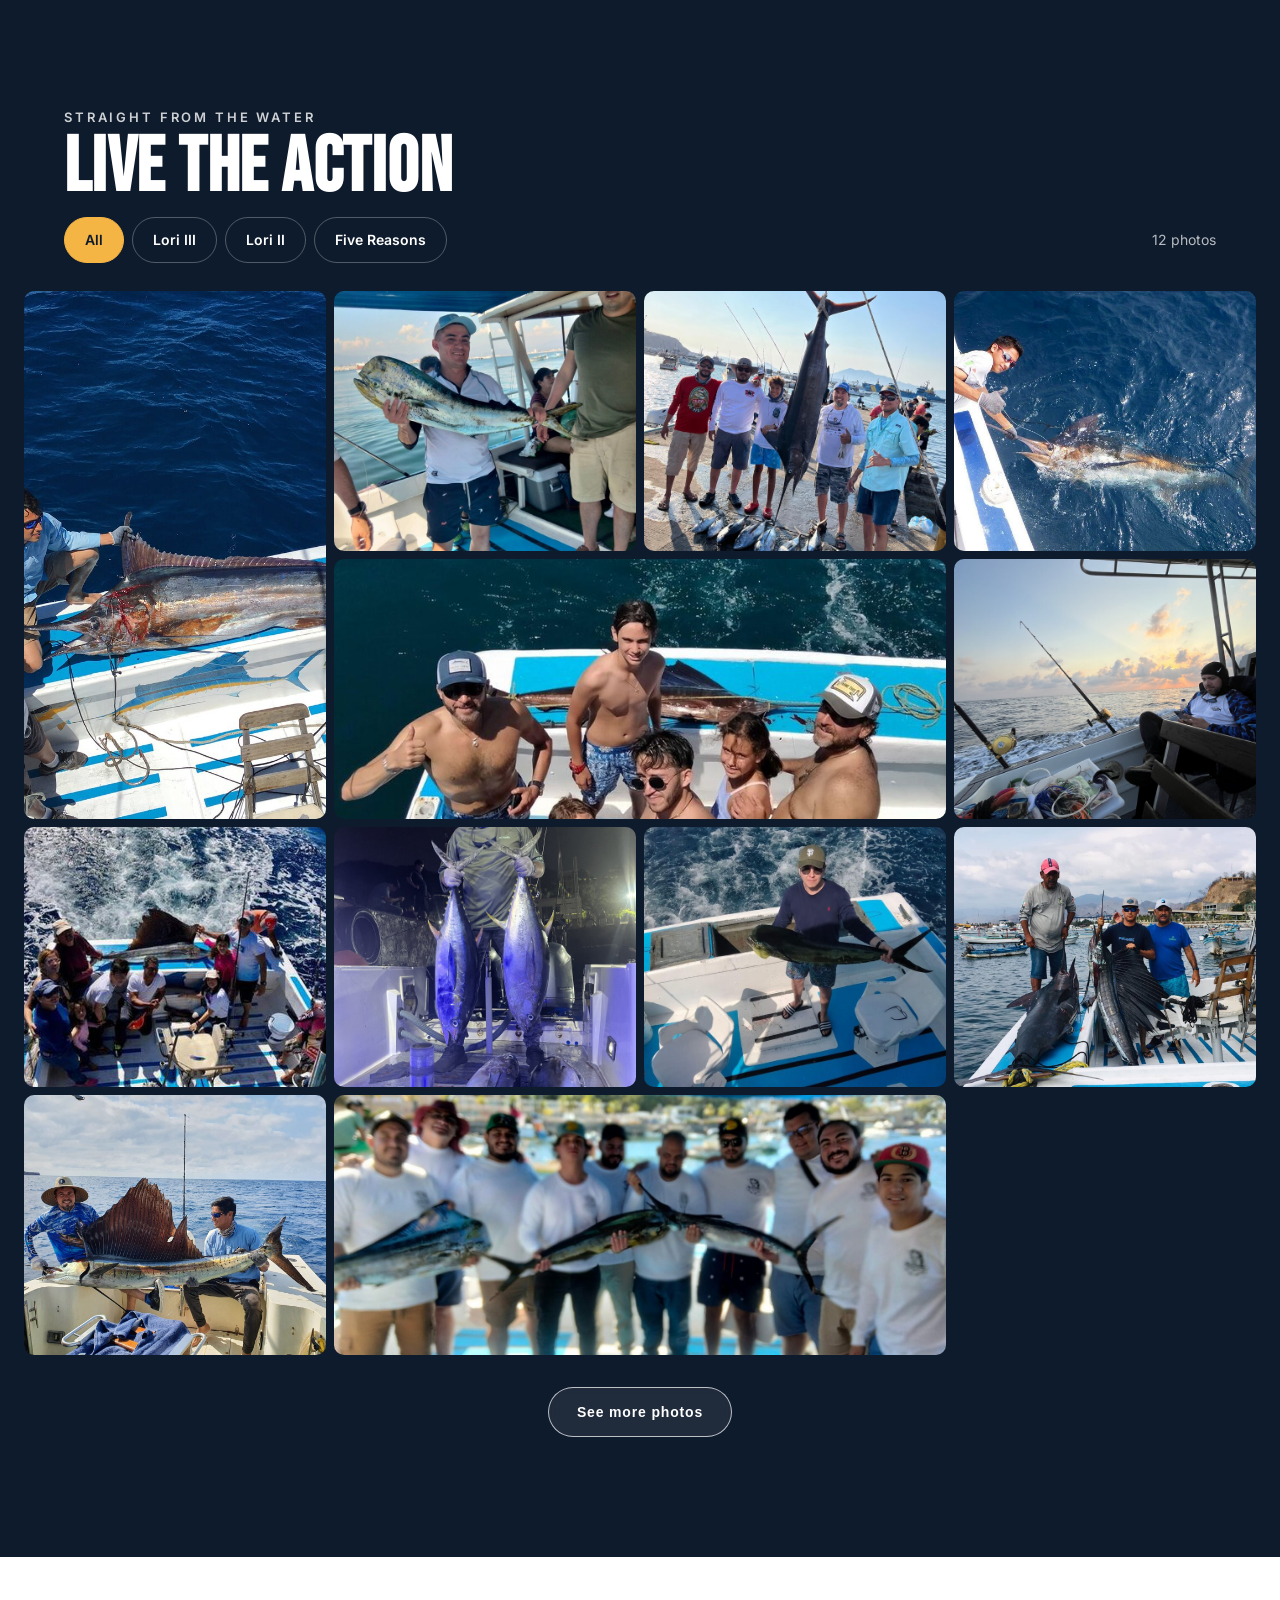
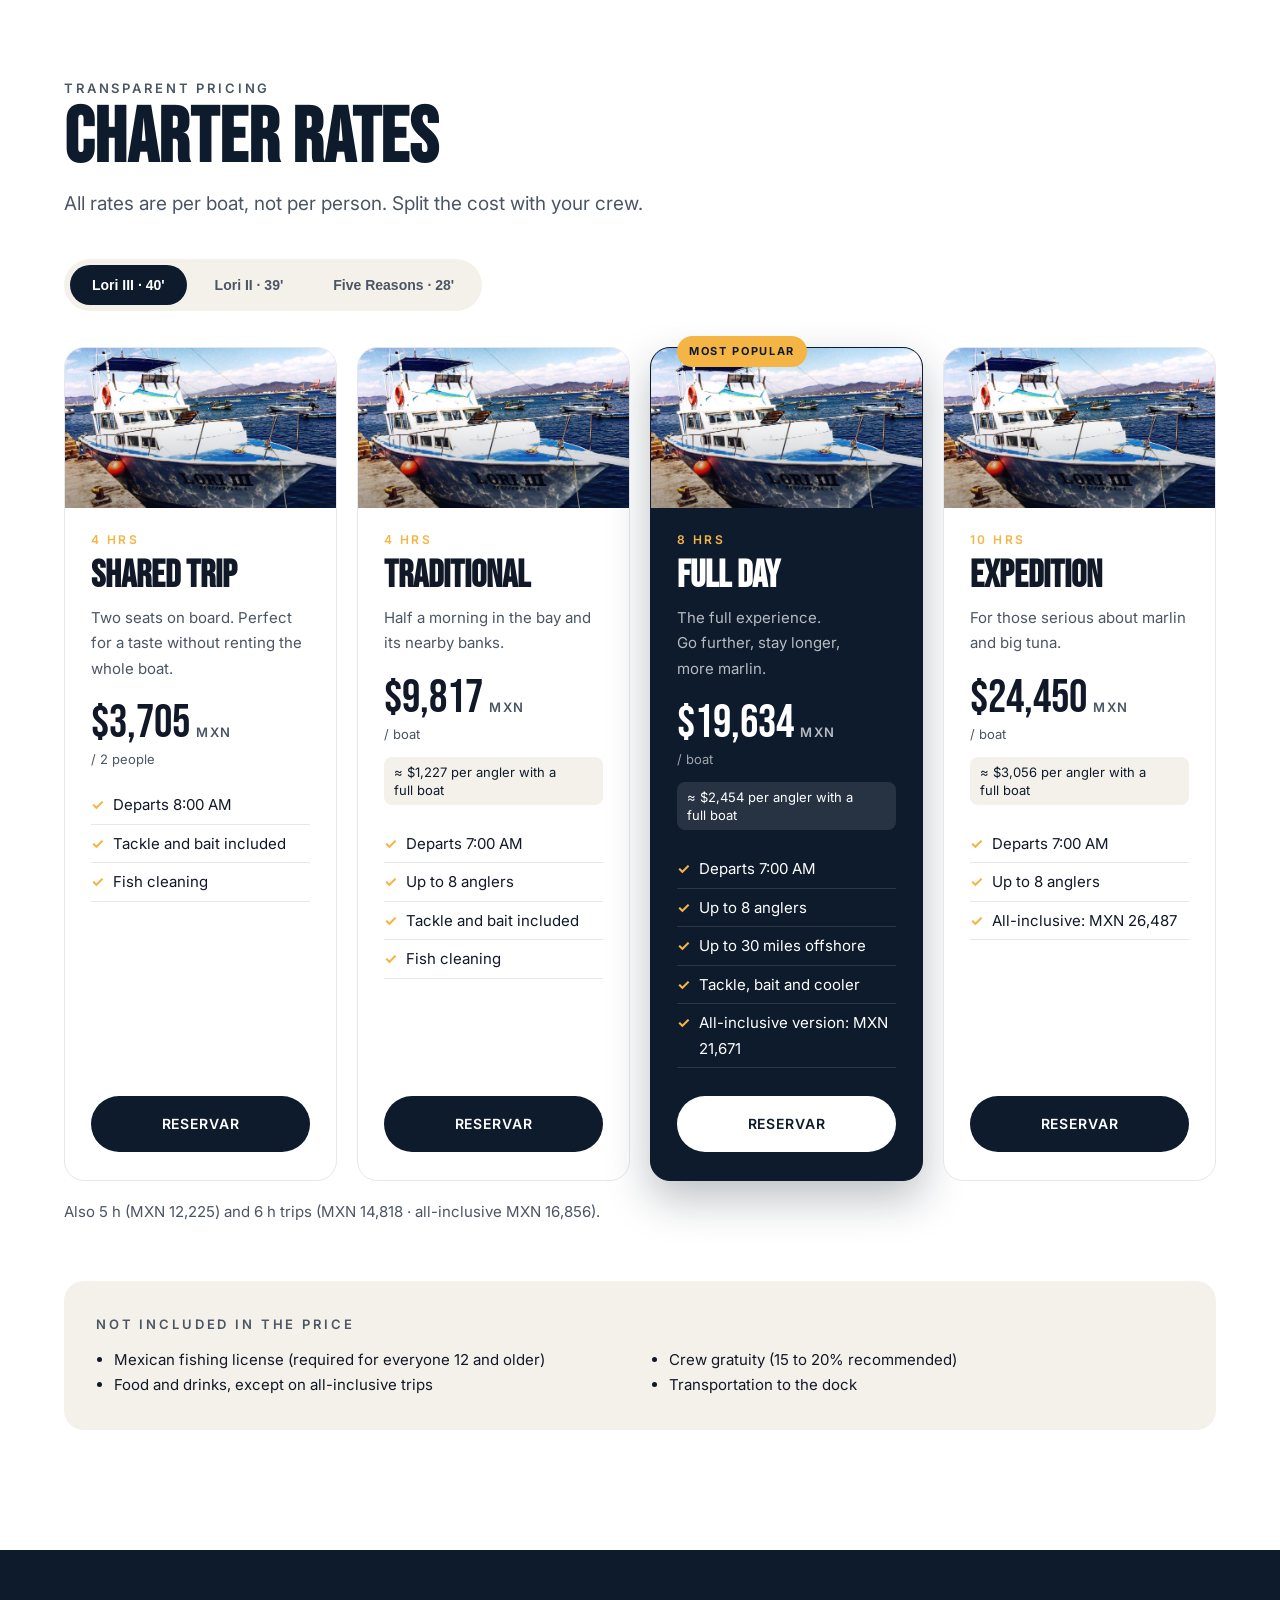
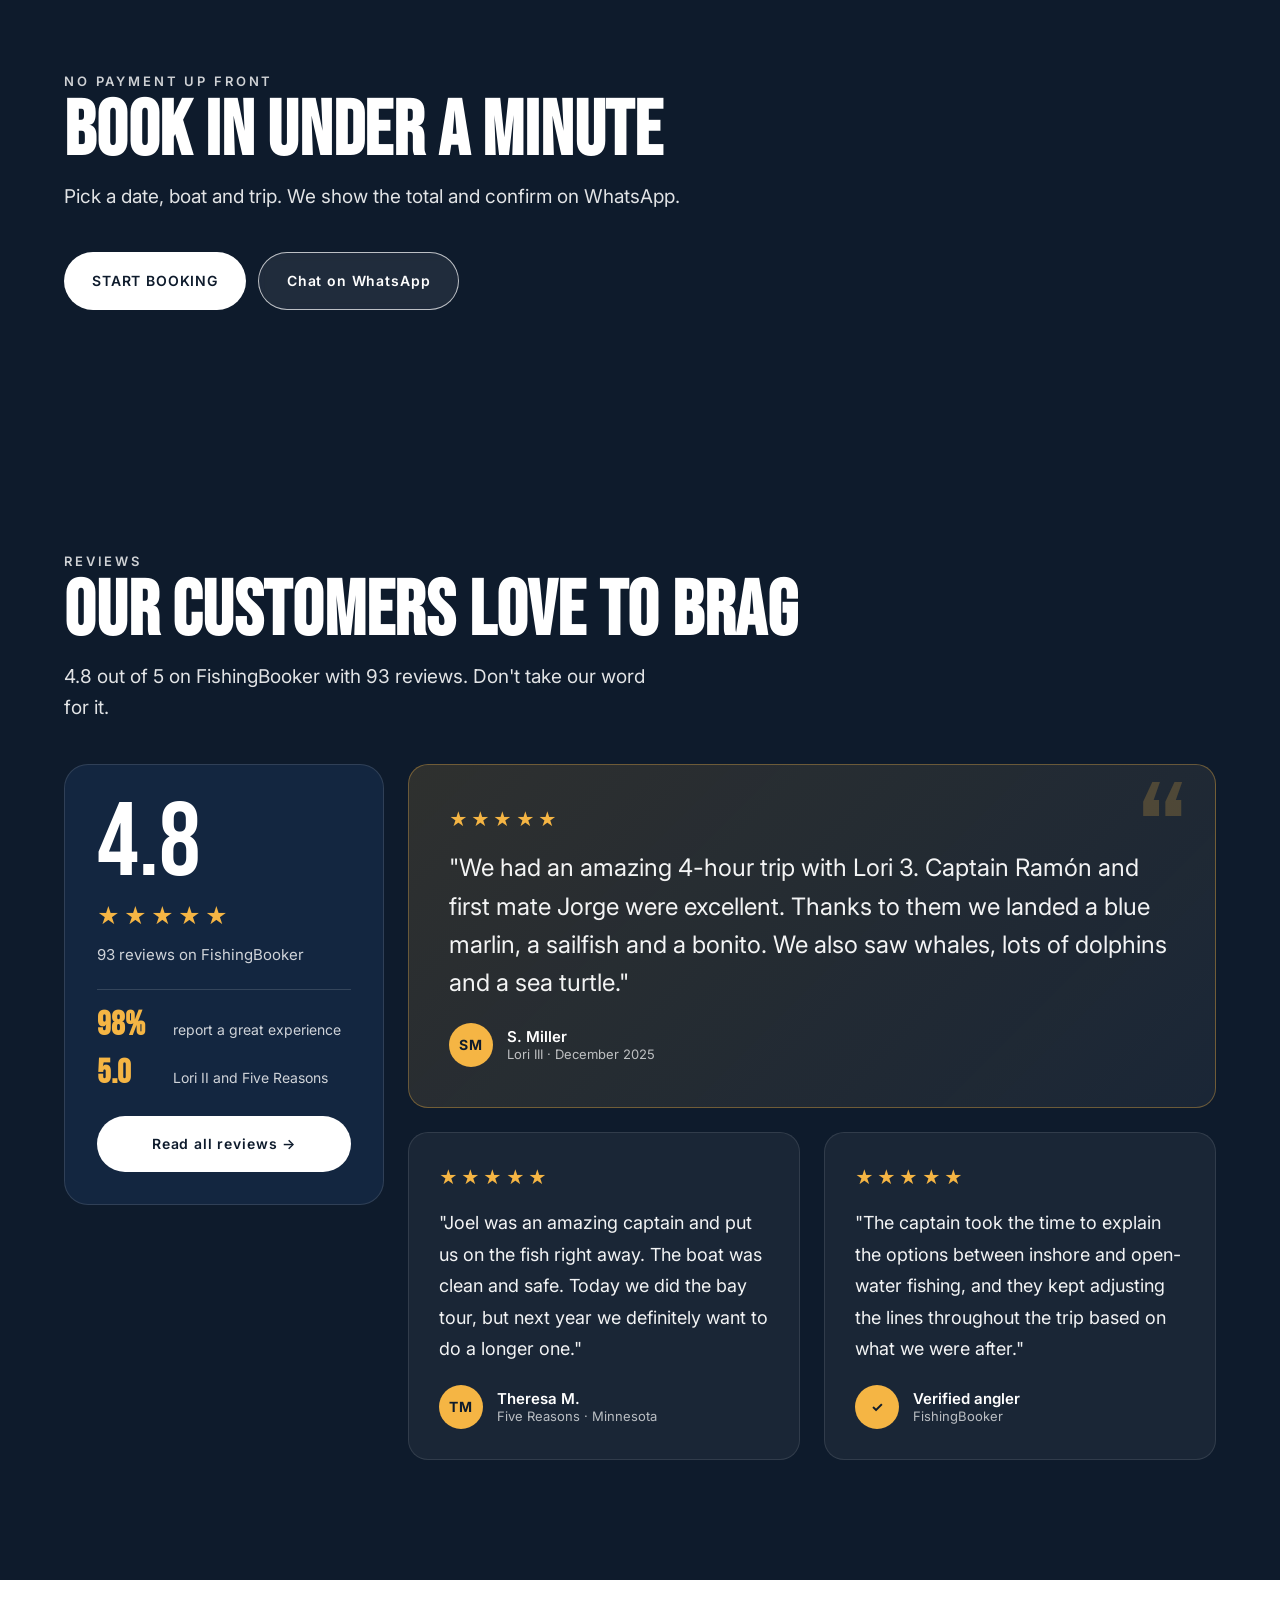
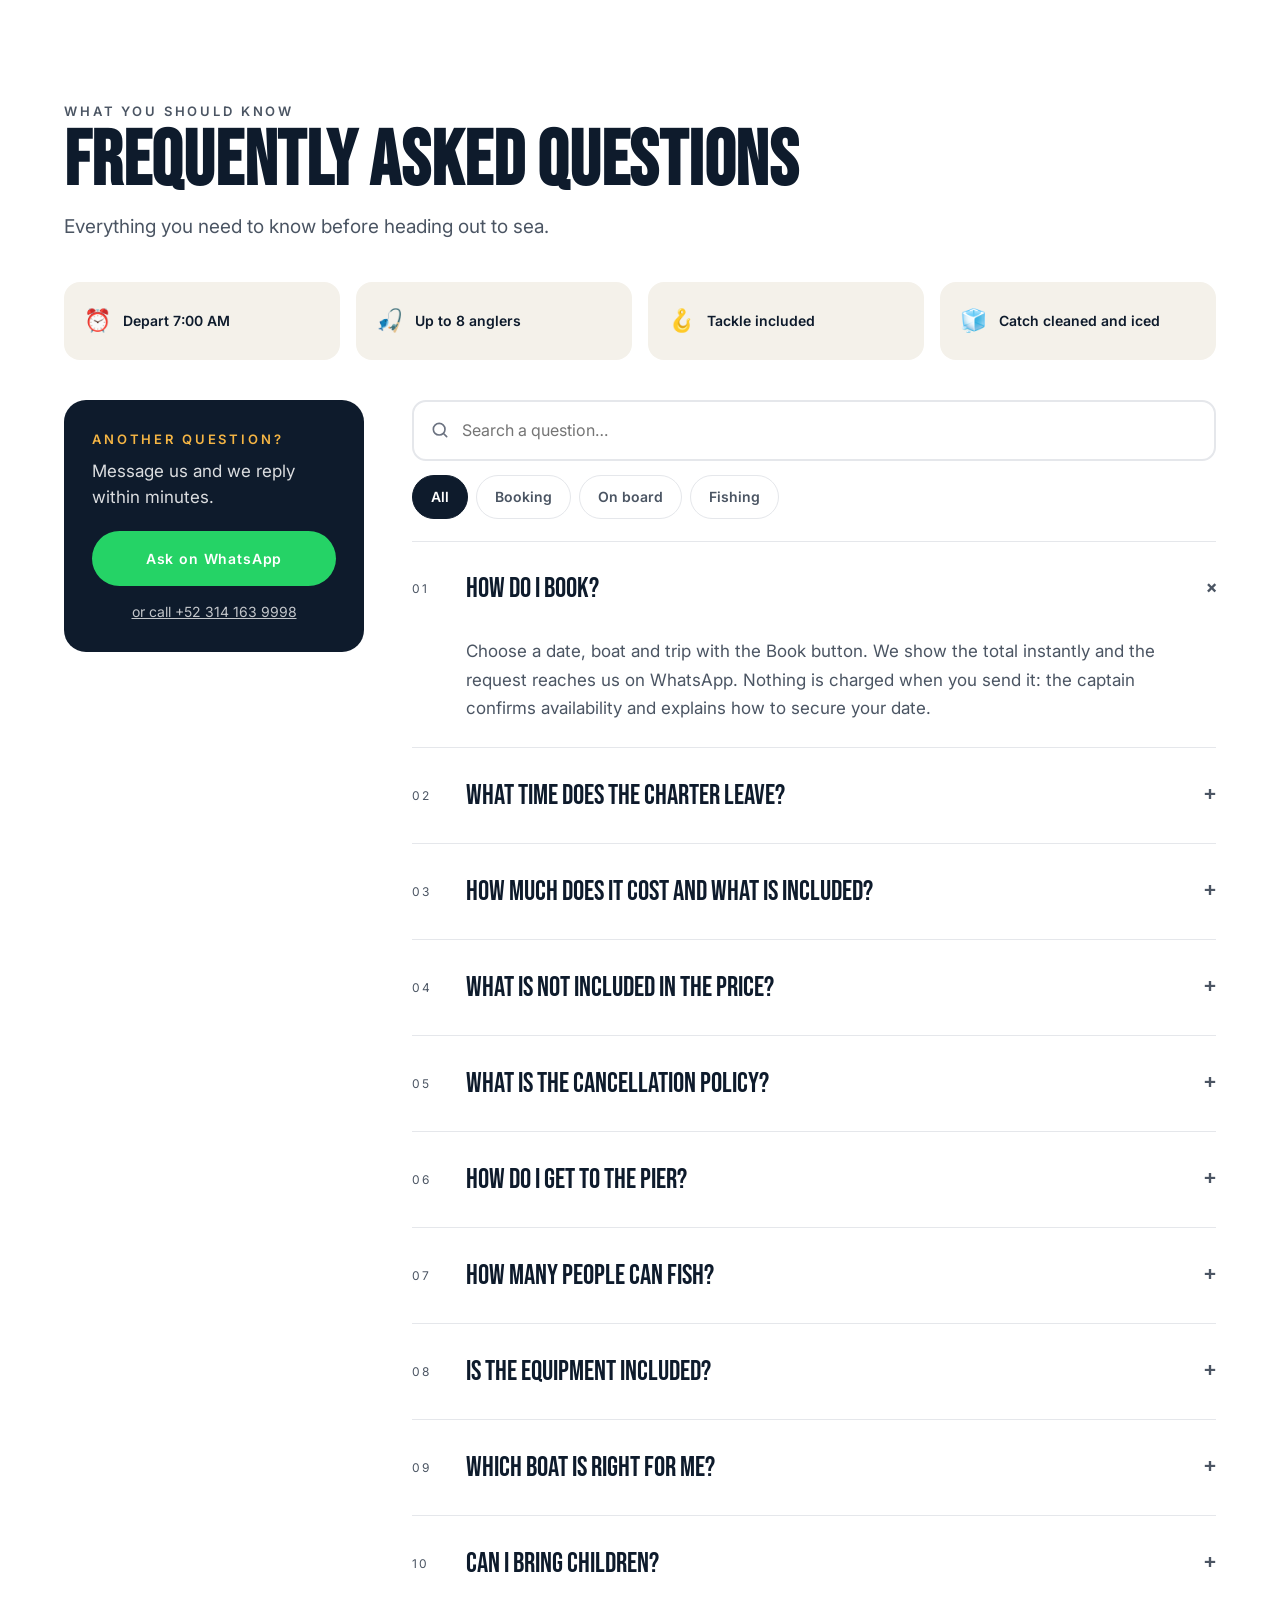
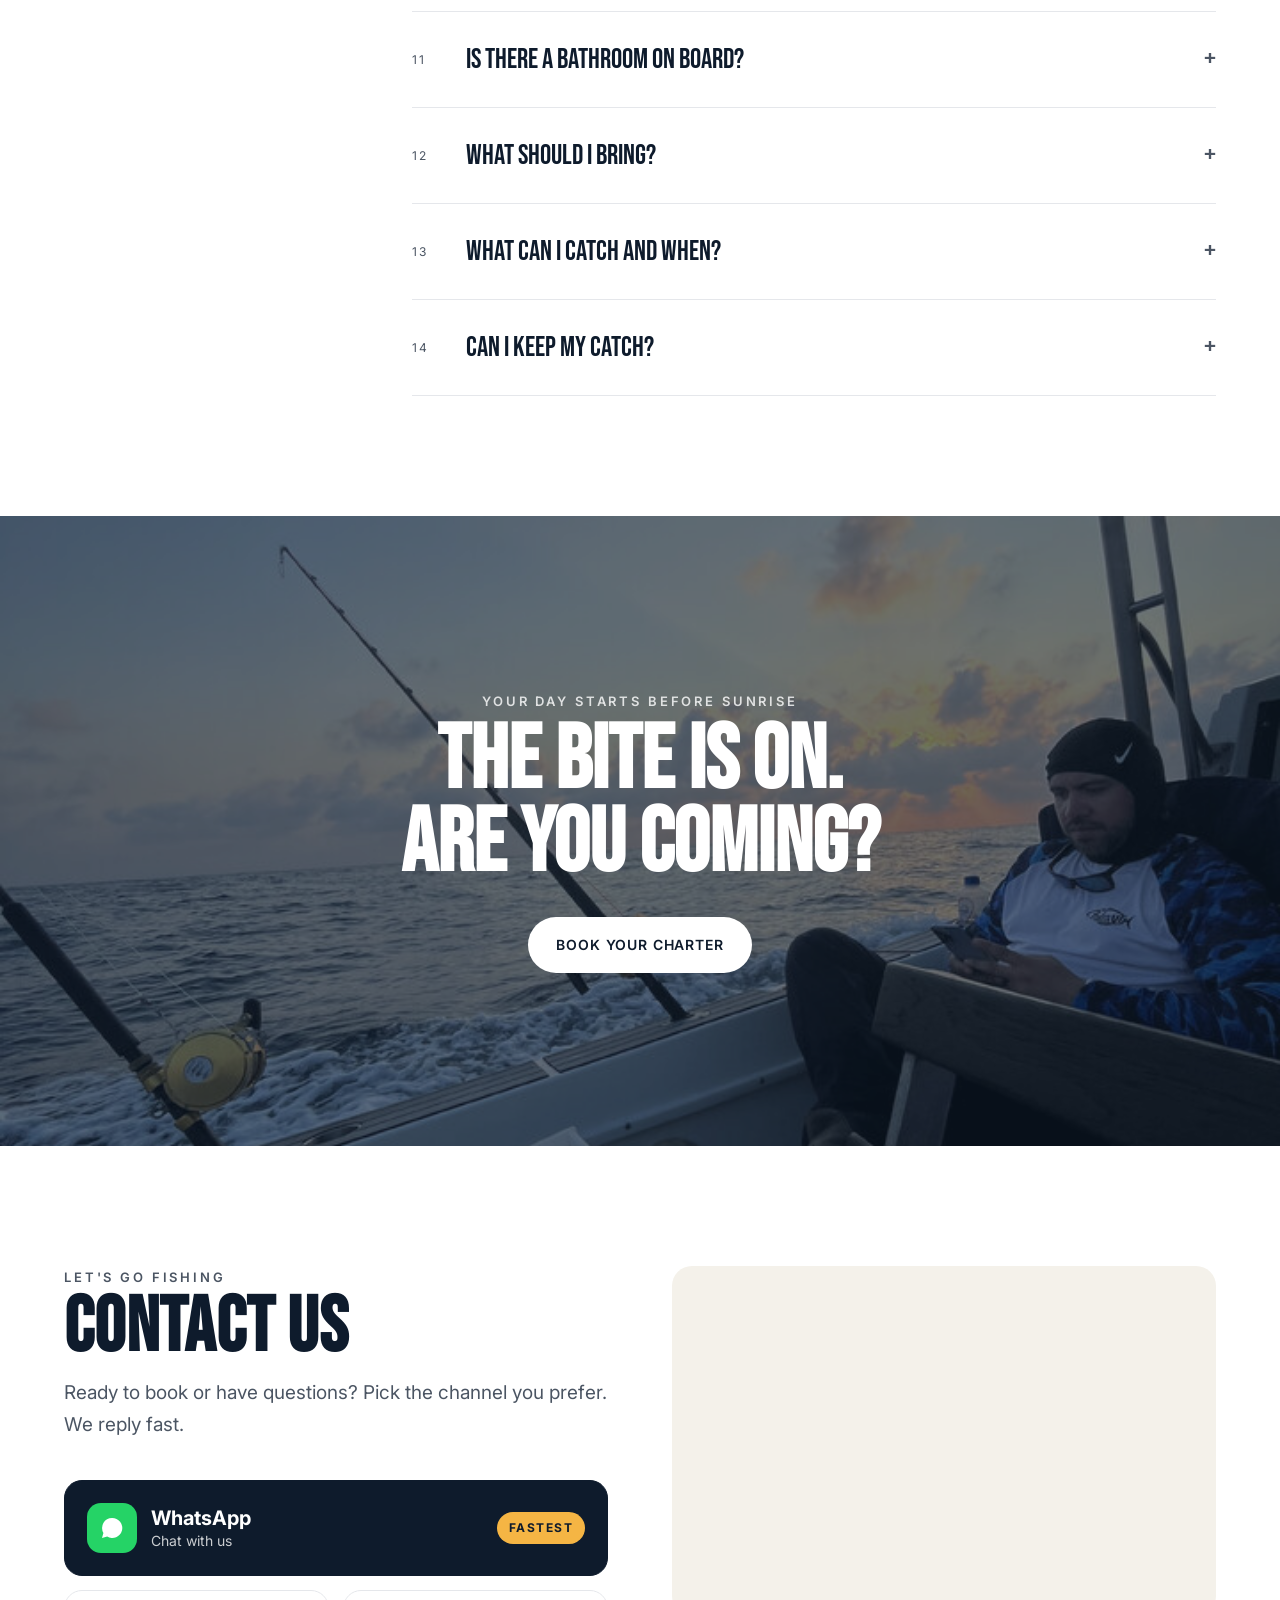
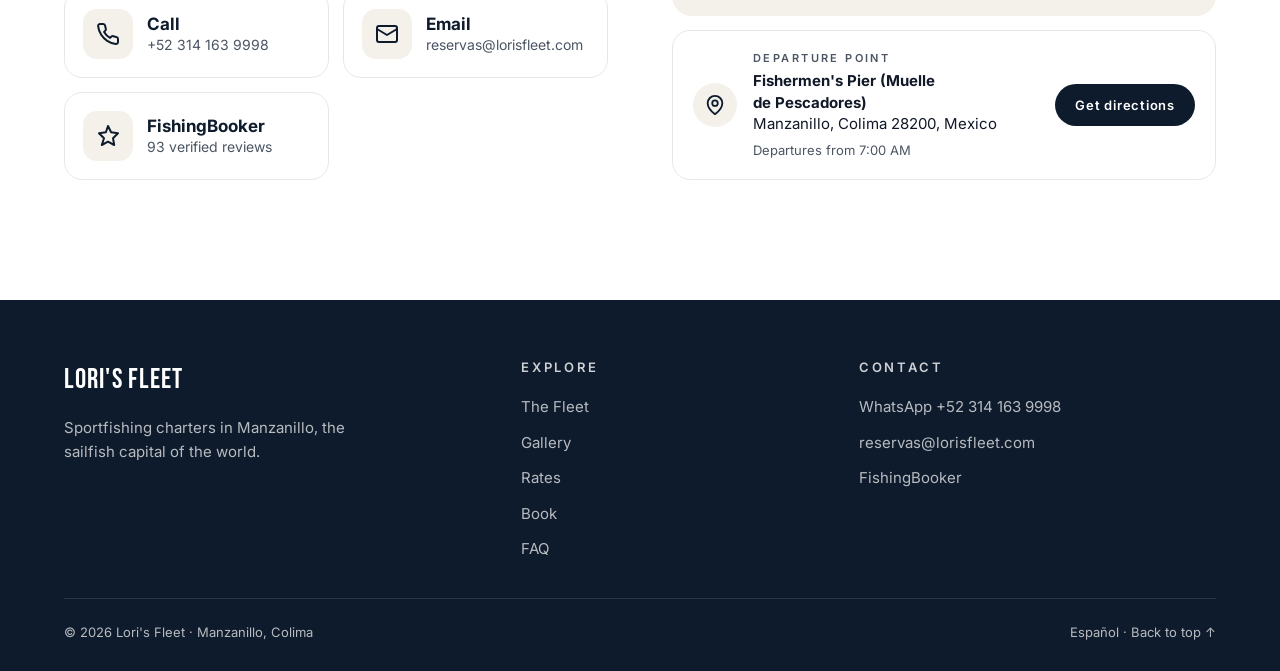
==== commit 03727fe5: "Flota: botones Reservar que abren el asistente con el barco elegido Co-Authored-By: Claude Sonnet 5." ====
--- a/en/index.html
+++ b/en/index.html
@@ -127,7 +127,7 @@
         <div><dt>ON BOARD</dt><dd>Restroom, cooler, fighting chair</dd></div>
         <div><dt>TRIPS</dt><dd>4, 5, 6, 8 and 10 hours</dd></div>
       </dl>
-      <a href="#tarifas" class="btn btn-dark" data-boat="lori3">See Lori III rates →</a>
+      <a href="#reservar" class="btn btn-dark" data-boat="lori3">Book the Lori III →</a>
     </div>
   </article>
 
@@ -146,7 +146,7 @@
         <div><dt>CREW</dt><dd>Captain + mate</dd></div>
         <div><dt>TRIPS</dt><dd>4, 6, 8 and 10 hours</dd></div>
       </dl>
-      <a href="#tarifas" class="btn btn-dark" data-boat="lori2">See Lori II rates →</a>
+      <a href="#reservar" class="btn btn-dark" data-boat="lori2">Book the Lori II →</a>
     </div>
   </article>
 
@@ -165,7 +165,7 @@
         <div><dt>ON BOARD</dt><dd>Restroom, berths, cooler, snorkel gear</dd></div>
         <div><dt>TRIPS</dt><dd>4, 5, 6, 8 and 10 hours</dd></div>
       </dl>
-      <a href="#tarifas" class="btn btn-dark" data-boat="five">See Five Reasons rates →</a>
+      <a href="#reservar" class="btn btn-dark" data-boat="five">Book the Five Reasons →</a>
     </div>
   </article>
 </section>
